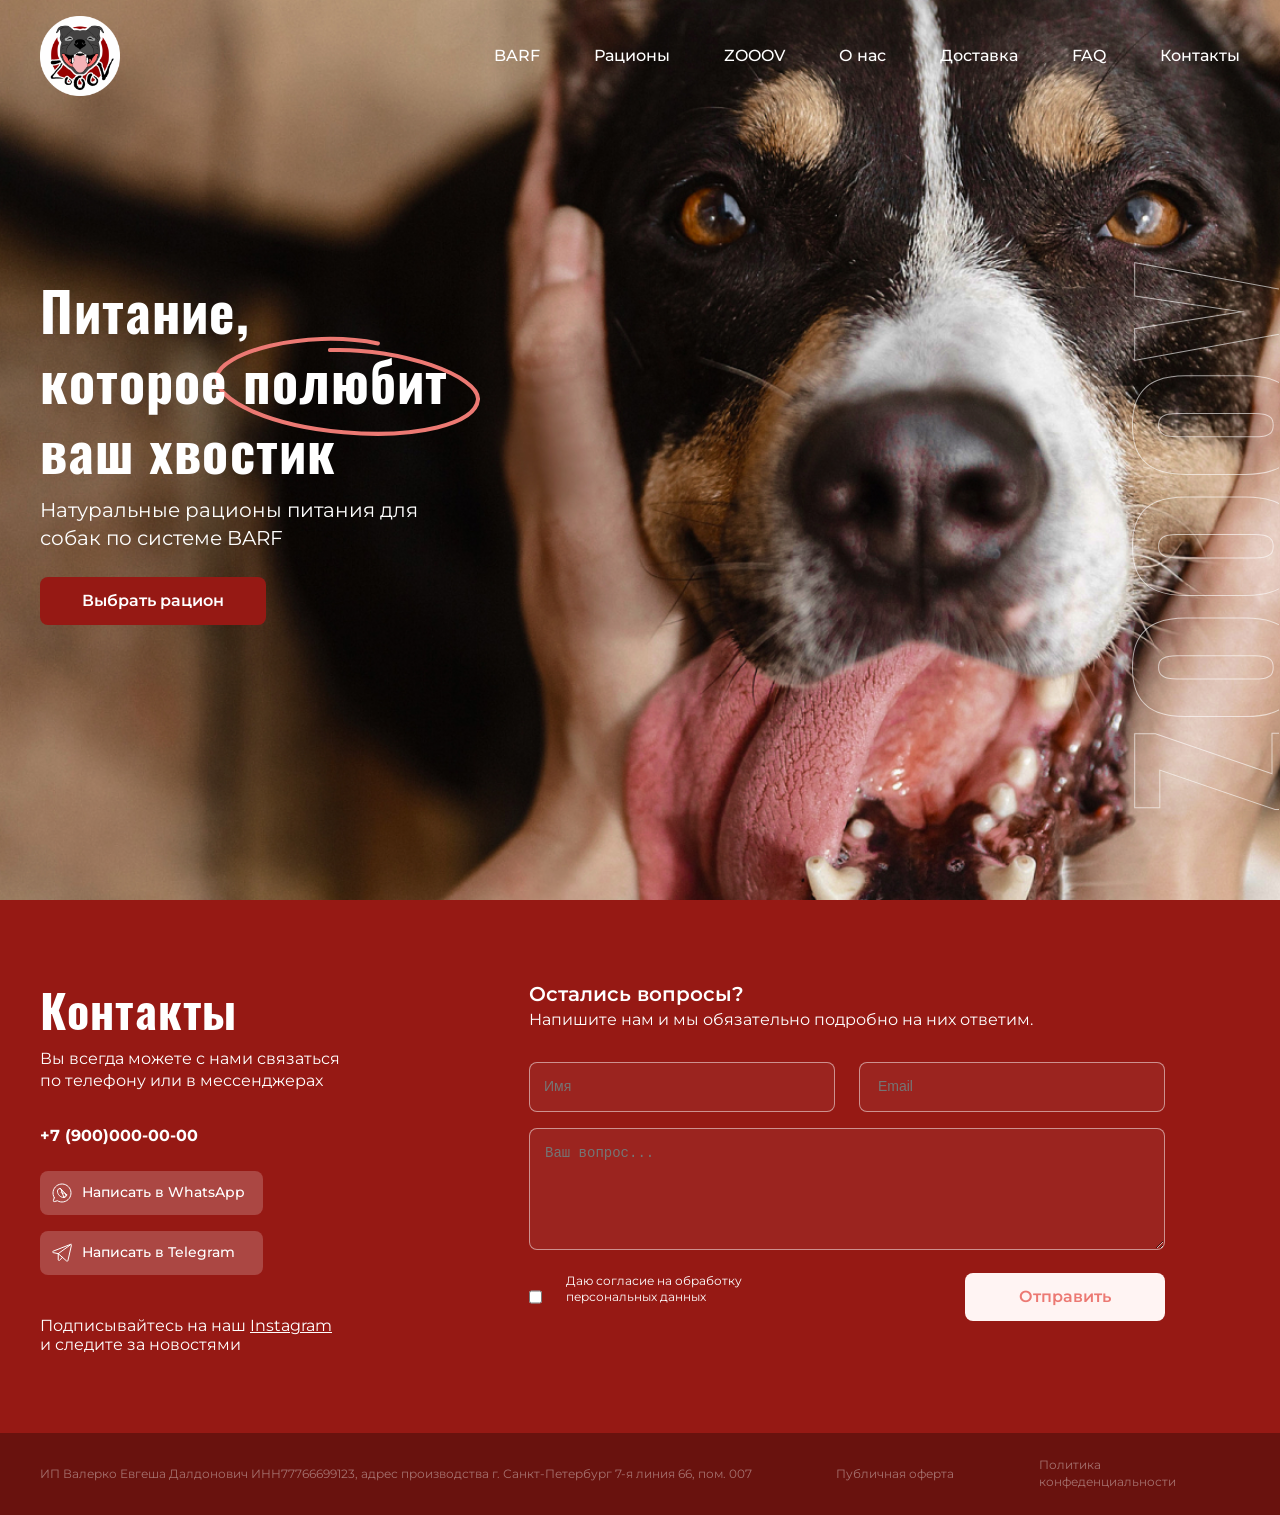
==== index.html @ b99d77a1 "created footer" ====
<!DOCTYPE html>
<html lang="ru">
<head>
  <meta charset="UTF-8">
  <meta http-equiv="X-UA-Compatible" content="IE=edge">
  <meta name="viewport" content="width=device-width, initial-scale=1.0">
  <title>Title</title>
  <link rel="preconnect" href="https://fonts.googleapis.com">
  <link rel="preconnect" href="https://fonts.gstatic.com" crossorigin>
  <link href="https://fonts.googleapis.com/css2?family=Montserrat:wght@400;500;600;800&display=swap" rel="stylesheet">
  <link rel="stylesheet" href="css/style.css">
</head>
<body>
  <div class="wrapper">
    <header class="header">
      <div class="header__container">
        <a href="#" class="logo header__logo"><img src="img/main_logo.svg" alt="logo" class=""></a>
        <div class="header__menu menu">
          <nav class="menu__body">
            <ul class="menu__list">
              <li class="menu__item"><a href="" class="menu__link">BARF</a></li>
              <li class="menu__item"><a href="" class="menu__link">Рационы</a></li>
              <li class="menu__item"><a href="" class="menu__link">ZOOOV</a></li>
              <li class="menu__item"><a href="" class="menu__link">О нас</a></li>
              <li class="menu__item"><a href="" class="menu__link">Доставка</a></li>
              <li class="menu__item"><a href="" class="menu__link">FAQ</a></li>
              <li class="menu__item"><a href="" class="menu__link">Контакты</a></li>
            </ul>
          </nav>
        </div>
        <button type="button" class="menu__icon icon-menu"><span></span></button>
      </div>
    </header>
    <main class="main">
      <section class="main-page">
        <div class="main-page__container">
          <div class="main-page__wrapper">
            <h2 class="main-page__title title title--main">Питание, которое полюбит ваш хвостик</h2>
            <div class="main-page__subtitle">Натуральные рационы питания для собак по системе BARF</div>
            <button class="main-page__button button button--red">Выбрать рацион</button>
          </div>
        </div>
      </section>
    </main>
    <footer class="footer">
      <div class="footer__container">
        <div class="footer__wrapper">
          <div class="footer-contacts">
            <h2 class="title title--footer footer-contacts__title">Контакты</h2>
            <div class="footer-contacts__subtitle">Вы всегда можете с нами связаться
              по телефону или в мессенджерах</div>
            <a href="tel:+79000000000" class="footer__phone">+7 (900)000-00-00</a>
            <div class="footer__button-group">
              <button class="button button--messenger footer__button"><img src="img/whatsapp_logo.svg" alt="WhatsApp"> Написать в WhatsApp</button>
              <button class="button button--messenger footer__button"><img src="img/telegra_logo.svg" alt="Telegram"> Написать в Telegram</button>
            </div>
            <div class="footer__subtitle footer__subtitle--instagram">
              Подписывайтесь на наш <a href="#" class="footer__instagram">Instagram</a> и следите за новостями
            </div>
          </div>
          <div class="footer-question">
            <div class="footer-question__title">Остались вопросы?</div>
            <div class="footer__subtitle footer-question__subtitle">Напишите нам и мы обязательно подробно на них ответим.</div>
            <form action="" class="footer-question__form form">
              <input type="text" class="form__input" placeholder="Имя">
              <input type="text" class="form__input" placeholder=" Email">
              <textarea name="" id="" class="form__textarea" placeholder="Ваш вопрос..."></textarea>
              <input type="checkbox" class="form__checkbox">
              <p>Даю согласие на обработку
                персональных данных</p>
              <button class="button button--send form__button">Отправить</button>
            </form>
            
            
          </div>
        </div>

      </div>
      <div class="footer__privacy policy">
        <div class="policy__container">
          <div class="policy__information">ИП Валерко Евгеша Далдонович ИНН77766699123, адрес производства г. Санкт-Петербург 7-я линия 66, пом. 007</div>
          <a href="#" class="policy__public-offer">Публичная оферта</a>
          <a href="#" class="policy__privacy-policy">Политика конфеденциальности</a>
        </div>

      </div>
    </footer>

  </div>

  <script src="js/script.js"></script>
</body>
</html>
---- css/style.css ----
/* @import "base/mixins"; */
@import url("https://fonts.googleapis.com/css2?family=Roboto:wght@400;500;700&display=swap");
@font-face {
  font-family: 'Oswald';
  src: url("../fonts/Oswald-Bold.woff2") format("woff2"), url("../fonts/Oswald-Bold.woff") format("woff");
  font-weight: bold;
  font-style: normal;
  font-display: swap;
}

* {
  padding: 0px;
  margin: 0px;
  border: 0px;
}

*,
*:before,
*:after {
  -webkit-box-sizing: border-box;
          box-sizing: border-box;
}

body {
  -ms-text-size-adjust: 100%;
  -moz-text-size-adjust: 100%;
  -webkit-text-size-adjust: 100%;
  -webkit-font-smoothing: antialiased;
  -moz-osx-font-smoothing: grayscale;
}

input,
button,
textarea {
  /* font-family: $fontFamily; */
  font-size: inherit;
}

button {
  cursor: pointer;
  color: inherit;
  background-color: inherit;
}

a {
  color: inherit;
}

a:link,
a:visited,
a:hover {
  text-decoration: none;
}

/* :focus,
:active {
  // outline: none;
} */
/* a:focus,
a:active {
  // outline: none;
} */
ul, li, ol {
  list-style: none;
}

img {
  max-width: 100%;
  max-height: 100%;
  vertical-align: top;
}

h1,
h2,
h3,
h4,
h5,
h6 {
  font-weight: inherit;
  font-size: inherit;
}

html,
body {
  height: 100%;
  min-width: 320px;
}

body {
  color: #434242;
  line-height: 1;
  font-family: "Montserrat";
  font-size: 16px;
  /* 	.loaded & {
	} */
}

.lock body {
  overflow: hidden;
  -ms-touch-action: none;
      touch-action: none;
}

.wrapper {
  min-height: 100%;
  display: -webkit-box;
  display: -ms-flexbox;
  display: flex;
  -webkit-box-orient: vertical;
  -webkit-box-direction: normal;
      -ms-flex-direction: column;
          flex-direction: column;
  overflow: hidden;
}

.wrapper > main {
  -webkit-box-flex: 1;
      -ms-flex: 1 1 auto;
          flex: 1 1 auto;
}

.wrapper > * {
  min-width: 0;
}

[class*="__container"] {
  max-width: 1200px;
  -webkit-box-sizing: content-box;
          box-sizing: content-box;
  margin: 0 auto;
  padding: 0 15px;
}

@media (max-width: 1200px) {
  [class*="__container"] {
    max-width: 970px;
  }
}

@media (max-width: 991.98px) {
  [class*="__container"] {
    max-width: 750px;
  }
}

@media (max-width: 767.98px) {
  [class*="__container"] {
    max-width: none;
  }
}

@media (max-width: 479.98px) {
  [class*="__container"] {
    max-width: none;
  }
}

.title {
  font-family: Oswald;
  font-style: normal;
  font-weight: bold;
  line-height: 130%;
  /* identical to box height, or 60px */
  letter-spacing: 0.02em;
  font-size: 46px;
  color: #000;
  /*   &--page {
  } */
}

.title--main {
  font-family: 'Oswald';
  font-size: 54px;
  color: #fff;
}

.title--footer {
  color: #fff;
}

.subtitle {
  font-family: Montserrat;
  font-style: normal;
  font-weight: 600;
  font-size: 18px;
  color: #000;
}

.subtitle--question {
  line-height: 140%;
  /* or 25px */
}

.subtitle--response {
  line-height: 130%;
  /* or 23px */
}

.button {
  font-family: Montserrat;
  font-style: normal;
  font-weight: 600;
  font-size: 16px;
  line-height: 140%;
  /* or 22px */
  /* text-align: center; */
  padding: 13px 42px;
  border-radius: 8px;
}

.button--red {
  color: #fff;
  background-color: #961914;
}

.button--red:hover {
  background-color: #75110D;
}

.button--transparent {
  color: #961914;
  border: 1px solid #961914;
  background-color: transparent;
}

.button--transparent:hover {
  background-color: #ead1d0;
}

.button--send {
  color: #EC7973;
  padding: 13px 54px;
  background-color: #fff4f3;
}

.button--send:hover {
  color: #961914;
  background-color: #EAD1D0;
}

.button--messenger {
  font-weight: 500;
  font-size: 14px;
  color: #fff;
  background-color: rgba(255, 255, 255, 0.2);
  padding: 10px;
}

.button--messenger:hover {
  background-color: rgba(255, 255, 255, 0.4);
}

.logo {
  width: 80px;
  height: 80px;
}

.main-page {
  background: center/cover no-repeat url(../img/main_bgi.jpg);
  z-index: 5;
  height: 100vh;
}

.main-page::before {
  content: "";
  background: center/auto 100% no-repeat url(../img/zooo_beefor.svg);
  width: 148px;
  height: 548px;
  position: absolute;
  bottom: 10%;
  right: 1px;
}

.main-page__container {
  display: -webkit-box;
  display: -ms-flexbox;
  display: flex;
  -webkit-box-align: center;
      -ms-flex-align: center;
          align-items: center;
  height: 100vh;
}

.main-page__wrapper {
  -webkit-box-flex: 0;
      -ms-flex: 0 1 412px;
          flex: 0 1 412px;
}

.main-page__title {
  margin-bottom: 10px;
  z-index: 3;
  position: relative;
}

.main-page__title::after {
  content: "";
  background: center/100% no-repeat url(../img/ellipse.svg);
  position: absolute;
  top: 60px;
  left: 174px;
  width: 266px;
  height: 101px;
  -webkit-transform: rotate(0deg);
          transform: rotate(0deg);
  z-index: -1;
  cursor: pointer;
}

.main-page__subtitle {
  font-size: 20px;
  line-height: 28px;
  color: #fff;
  margin-bottom: 25px;
}

@media (max-width: 1200px) {
  .main-page::before {
    width: 128px;
    height: 478px;
    bottom: 8%;
  }
}

@media (max-width: 991.98px) {
  .main-page::before {
    width: 128px;
    height: 478px;
    bottom: 4%;
  }
}

@media (max-width: 767.98px) {
  .main-page::before {
    width: 107px;
    height: 400px;
    bottom: 2%;
  }
  .main-page__title {
    font-size: 44px;
  }
  .main-page__title::after {
    top: 47px;
    left: -5px;
    width: 186px;
    height: 83px;
  }
  .main-page__subtitle {
    font-size: 18px;
  }
}

@media (max-width: 479.98px) {
  .main-page::before {
    width: 84px;
    height: 310px;
  }
}

body {
  background-color: #000;
}

.header {
  position: fixed;
  top: 0;
  left: 0;
  width: 100%;
  z-index: 50;
}

.header__container {
  display: -webkit-box;
  display: -ms-flexbox;
  display: flex;
  gap: 30px;
  min-height: 112px;
  -webkit-box-align: center;
      -ms-flex-align: center;
          align-items: center;
}

.header__body {
  background-color: transparent;
}

.header__logo {
  -webkit-box-flex: 0;
      -ms-flex: 0 0 80px;
          flex: 0 0 80px;
  z-index: 5;
  width: 80px;
  height: 80px;
}

.header__menu {
  -webkit-box-flex: 1;
      -ms-flex: 1 1 auto;
          flex: 1 1 auto;
}

.menu {
  display: -webkit-box;
  display: -ms-flexbox;
  display: flex;
  -webkit-box-pack: end;
      -ms-flex-pack: end;
          justify-content: flex-end;
}

.menu__icon {
  display: none;
}

.menu__list {
  display: -webkit-box;
  display: -ms-flexbox;
  display: flex;
  -webkit-box-align: center;
      -ms-flex-align: center;
          align-items: center;
  -ms-flex-wrap: wrap;
      flex-wrap: wrap;
}

.menu__item {
  padding: 10px 0;
  margin-right: 54px;
}

.menu__item:last-child {
  margin-right: 0;
}

.menu__link {
  font-weight: 500;
  font-size: 16px;
  line-height: 0.7;
  color: #fff;
}

.menu__link:hover {
  position: relative;
}

.menu__link:hover::after {
  content: '';
  position: absolute;
  left: 0;
  bottom: -4px;
  width: 110%;
  height: 2px;
  background-color: #961914;
  -webkit-transform: translate(-5%, 0px);
          transform: translate(-5%, 0px);
  -webkit-transition: all 0.3s ease 0s;
  transition: all 0.3s ease 0s;
}

@media (max-width: 991.98px) {
  .menu__item {
    margin-right: 34px;
  }
  .menu__item:last-child {
    margin-right: 0;
  }
}

@media (max-width: 767.98px) {
  /* .icon-menu {
		position: relative;
    display: flex;
    flex-direction: column;
    justify-content: space-between;
		flex: 0 0 27px;
		height: 16px;
		cursor: pointer;
		z-index: 5; */
  /*  span,
    &::before,
		&::after {
			content: "";
      background-color: #fff
      height: 2px;;
      */
  .icon-menu {
    display: block;
    position: relative;
    -webkit-box-flex: 0;
        -ms-flex: 0 0 27px;
            flex: 0 0 27px;
    height: 16px;
    cursor: pointer;
    z-index: 5;
  }
  .icon-menu span, .icon-menu::before, .icon-menu::after {
    content: "";
    -webkit-transition: all 0.3s ease 0s;
    transition: all 0.3s ease 0s;
    right: 0;
    position: absolute;
    width: 100%;
    height: 2px;
    background-color: #fff;
  }
  .icon-menu::before {
    top: 0;
  }
  .icon-menu::after {
    bottom: 0;
  }
  .icon-menu span {
    top: calc(50% - 1px);
  }
  .icon-menu.active {
    /* 			&::before,
			&::after {
			} */
  }
  .icon-menu.active span {
    width: 0;
  }
  .icon-menu.active::before {
    top: calc(50% - 1px);
    -webkit-transform: rotate(-45deg);
            transform: rotate(-45deg);
  }
  .icon-menu.active::after {
    bottom: calc(50% - 1px);
    -webkit-transform: rotate(45deg);
            transform: rotate(45deg);
  }
  .menu__link {
    color: #000;
    font-weight: 600;
    font-size: 24px;
  }
  .menu__body {
    position: fixed;
    top: 0;
    left: -100%;
    width: 100%;
    height: 100%;
    background-color: #e5e5e5;
    padding: 122px 30px 30px 30px;
    -webkit-transition: left 0.3s ease 0s;
    transition: left 0.3s ease 0s;
    overflow: auto;
  }
  .menu__body.active {
    left: 0;
  }
  .menu__body.active::after {
    content: "";
    background: center/auto auto no-repeat url(../img/burger-menu__right.svg);
    width: 188px;
    height: 403px;
    position: absolute;
    right: 0;
    bottom: -227px;
  }
  .menu__body.active::before {
    content: "";
    position: fixed;
    top: 0;
    left: 0;
    height: 82px;
    width: 100%;
    background-color: #e5e5e5;
  }
  .menu__item {
    margin: 0 0 40px 0;
  }
  .menu__item:last-child {
    margin-bottom: 0;
  }
  .menu__list {
    -webkit-box-orient: vertical;
    -webkit-box-direction: normal;
        -ms-flex-direction: column;
            flex-direction: column;
    -webkit-box-align: center;
        -ms-flex-align: center;
            align-items: center;
    -webkit-box-pack: start;
        -ms-flex-pack: start;
            justify-content: start;
  }
  .header__container {
    min-height: 82px;
  }
  .header__logo {
    width: 50px;
    height: 50px;
  }
}

.footer {
  background-color: #961914;
}

.footer__wrapper {
  display: -webkit-box;
  display: -ms-flexbox;
  display: flex;
  -webkit-column-gap: 187px;
          column-gap: 187px;
  padding-top: 80px;
  margin-bottom: 80px;
  color: #fff;
}

.footer-contacts {
  -webkit-box-flex: 0;
      -ms-flex: 0 0 302px;
          flex: 0 0 302px;
}

.footer-contacts__title {
  margin-bottom: 8px;
}

.footer-contacts__subtitle {
  font-size: 16px;
  line-height: 140%;
  margin-bottom: 32px;
}

.footer__phone {
  font-weight: bold;
  font-size: 16px;
  line-height: 140%;
}

.footer__button-group {
  font-weight: 500;
  font-size: 14px;
  line-height: 140%;
  max-width: 223px;
  margin: 24px 0 40px;
}

.footer__button {
  display: -webkit-box;
  display: -ms-flexbox;
  display: flex;
  -webkit-box-align: center;
      -ms-flex-align: center;
          align-items: center;
  width: 100%;
  font-weight: 500;
  font-size: 14px;
  line-height: 140%;
}

.footer__button:not(:last-child) {
  margin-bottom: 16px;
}

.footer__button img {
  margin-right: 8px;
}

.footer a.footer__instagram {
  text-decoration: underline;
  line-height: 140%;
}

.footer__privacy {
  background-color: #69120E;
}

.footer-question__title {
  font-weight: 600;
  font-size: 20px;
  line-height: 140%;
  margin-bottom: 4px;
}

.footer-question__subtitle {
  margin-bottom: 34px;
}

.form {
  max-width: 636px;
  max-height: 256px;
  display: -webkit-box;
  display: -ms-flexbox;
  display: flex;
  -ms-flex-wrap: wrap;
      flex-wrap: wrap;
  -webkit-column-gap: 24px;
          column-gap: 24px;
}

.form__textarea, .form__input {
  background: rgba(255, 255, 255, 0.05);
  border: 1px solid rgba(255, 255, 255, 0.5);
  border-radius: 8px;
  font-size: 14px;
  line-height: 140%;
  color: rgba(255, 255, 255, 0.6);
}

.form__input {
  -webkit-box-flex: 1;
      -ms-flex: 1 1 48%;
          flex: 1 1 48%;
  padding: 14px 80px 14px 14px;
  margin-bottom: 16px;
}

.form p {
  font-size: 12px;
  line-height: 140%;
  -webkit-box-flex: 0;
      -ms-flex: 0 1 180px;
          flex: 0 1 180px;
}

.form__textarea {
  width: 100%;
  height: 122px;
  padding: 15px;
  margin-bottom: 23px;
}

.form__checkbox {
  display: inline-block;
}

.form__button {
  margin-left: auto;
}

.policy__container {
  display: -webkit-box;
  display: -ms-flexbox;
  display: flex;
  -webkit-box-align: center;
      -ms-flex-align: center;
          align-items: center;
  -webkit-box-pack: justify;
      -ms-flex-pack: justify;
          justify-content: space-between;
  -webkit-column-gap: 55px;
          column-gap: 55px;
  padding-top: 24px;
  padding-bottom: 24px;
  min-height: 28px;
  font-weight: normal;
  font-size: 12px;
  line-height: 140%;
  color: #fff;
  opacity: 0.4;
}

.policy__container a:hover {
  opacity: 0.6;
}

.policy__information {
  -webkit-box-flex: 0;
      -ms-flex: 0 1 auto;
          flex: 0 1 auto;
}

.policy__public-offer {
  -webkit-box-flex: 0;
      -ms-flex: 0 0 119px;
          flex: 0 0 119px;
}

.policy__privacy-policy {
  -webkit-box-flex: 0;
      -ms-flex: 0 0 201px;
          flex: 0 0 201px;
}

@media (max-width: 1200px) {
  .form {
    display: block;
  }
  .form__input {
    width: 100%;
  }
  .form p {
    display: inline;
  }
  .form__button {
    margin-top: 32px;
    width: 100%;
  }
}

@media (max-width: 991.98px) {
  .footer__wrapper {
    -webkit-column-gap: 100px;
            column-gap: 100px;
  }
}

@media (max-width: 767.98px) {
  .policy__container {
    -webkit-box-pack: start;
        -ms-flex-pack: start;
            justify-content: start;
    -ms-flex-wrap: wrap;
        flex-wrap: wrap;
  }
  .policy__information {
    width: 100%;
    padding-bottom: 24px;
  }
  .policy__public-offer {
    width: 50%;
  }
  .policy__privacy-policy {
    width: 50%;
  }
  .footer__wrapper {
    -ms-flex-wrap: wrap;
        flex-wrap: wrap;
    -webkit-column-gap: 150px;
            column-gap: 150px;
  }
  .footer__subtitle--instagram {
    margin-bottom: 56px;
  }
}
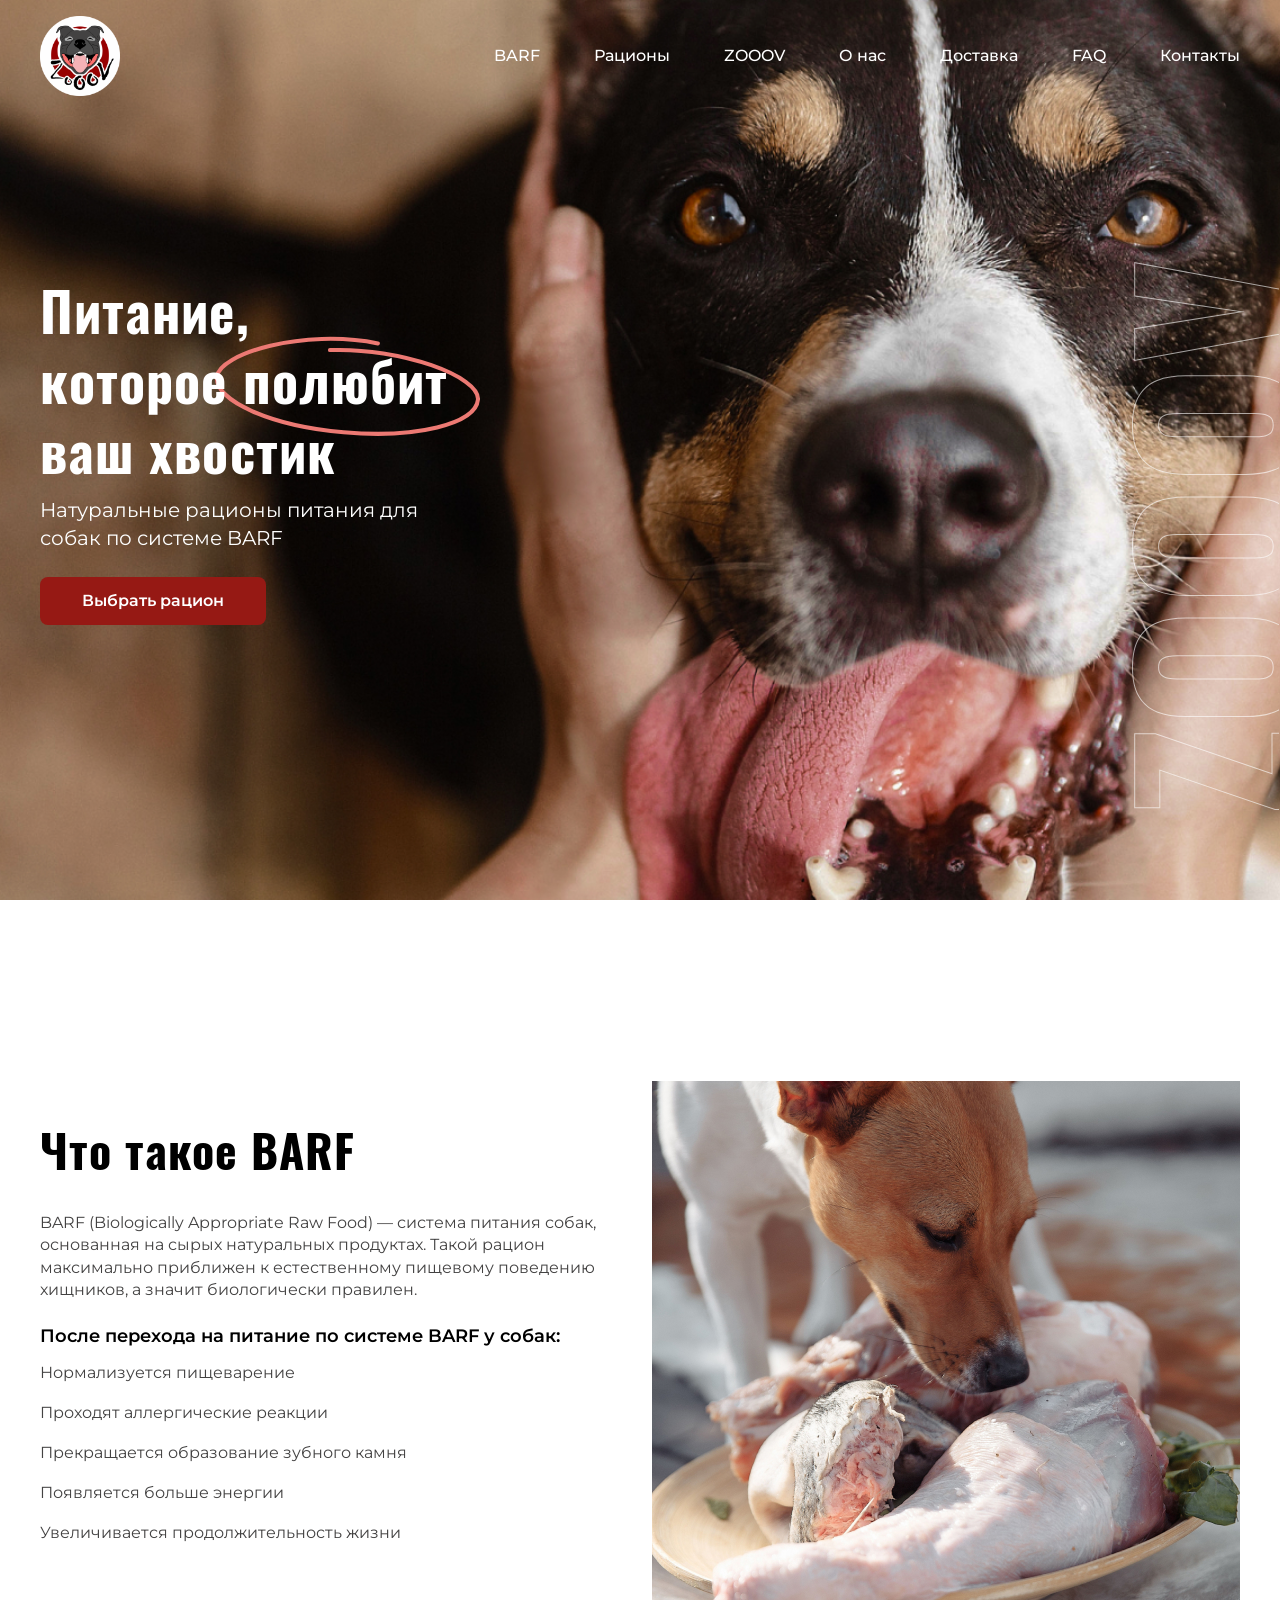
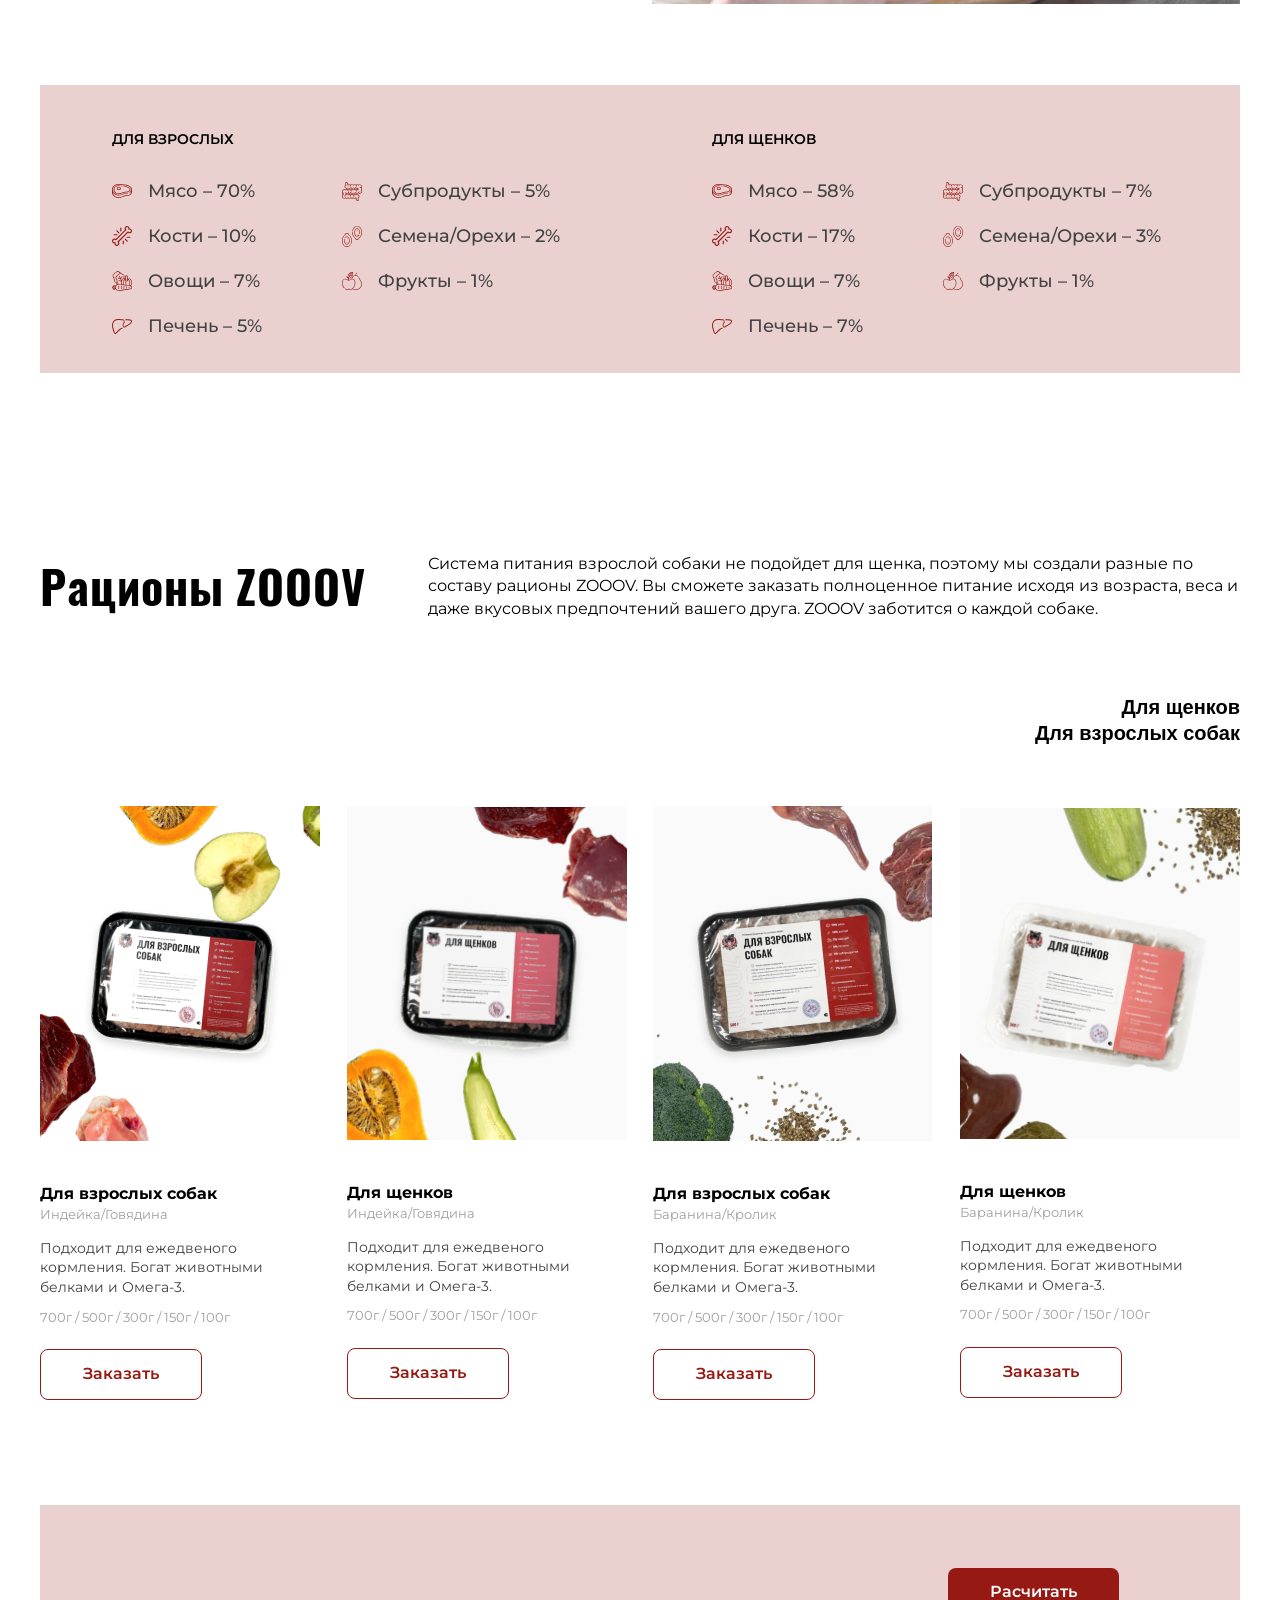
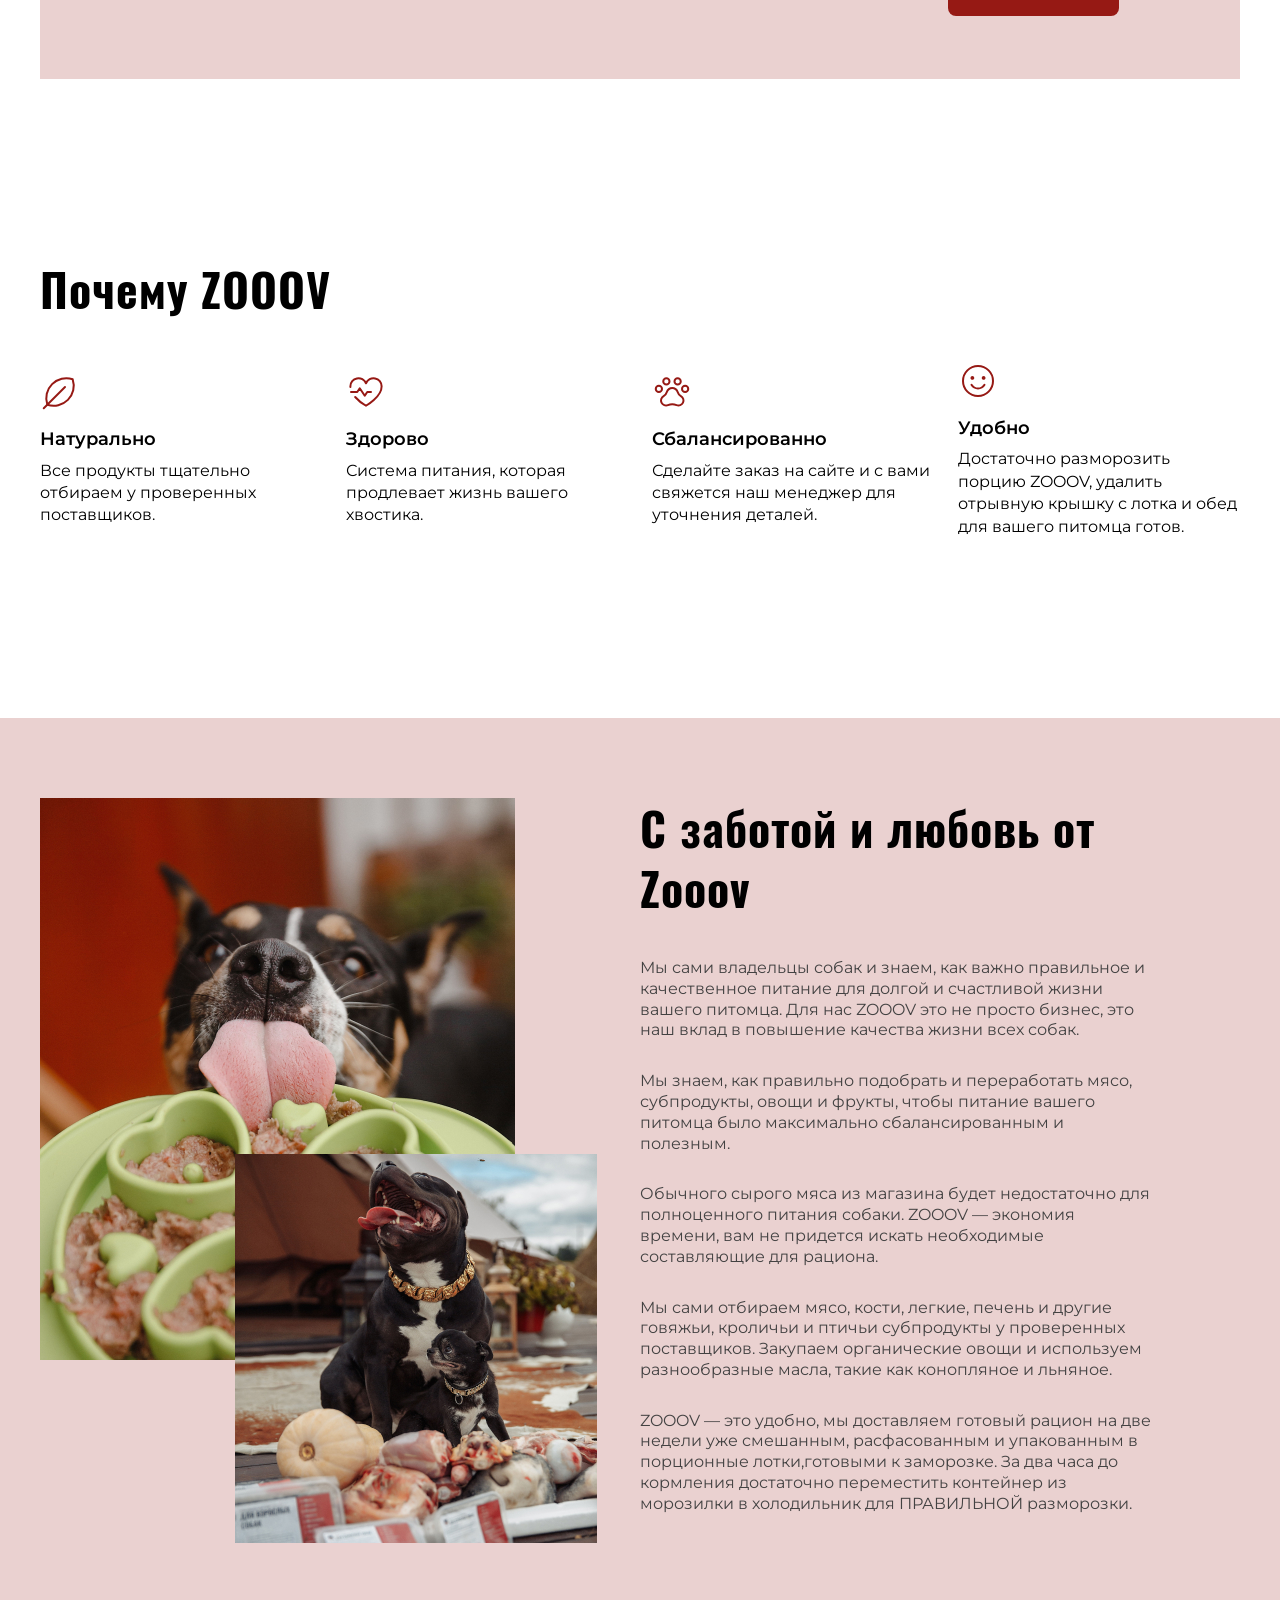
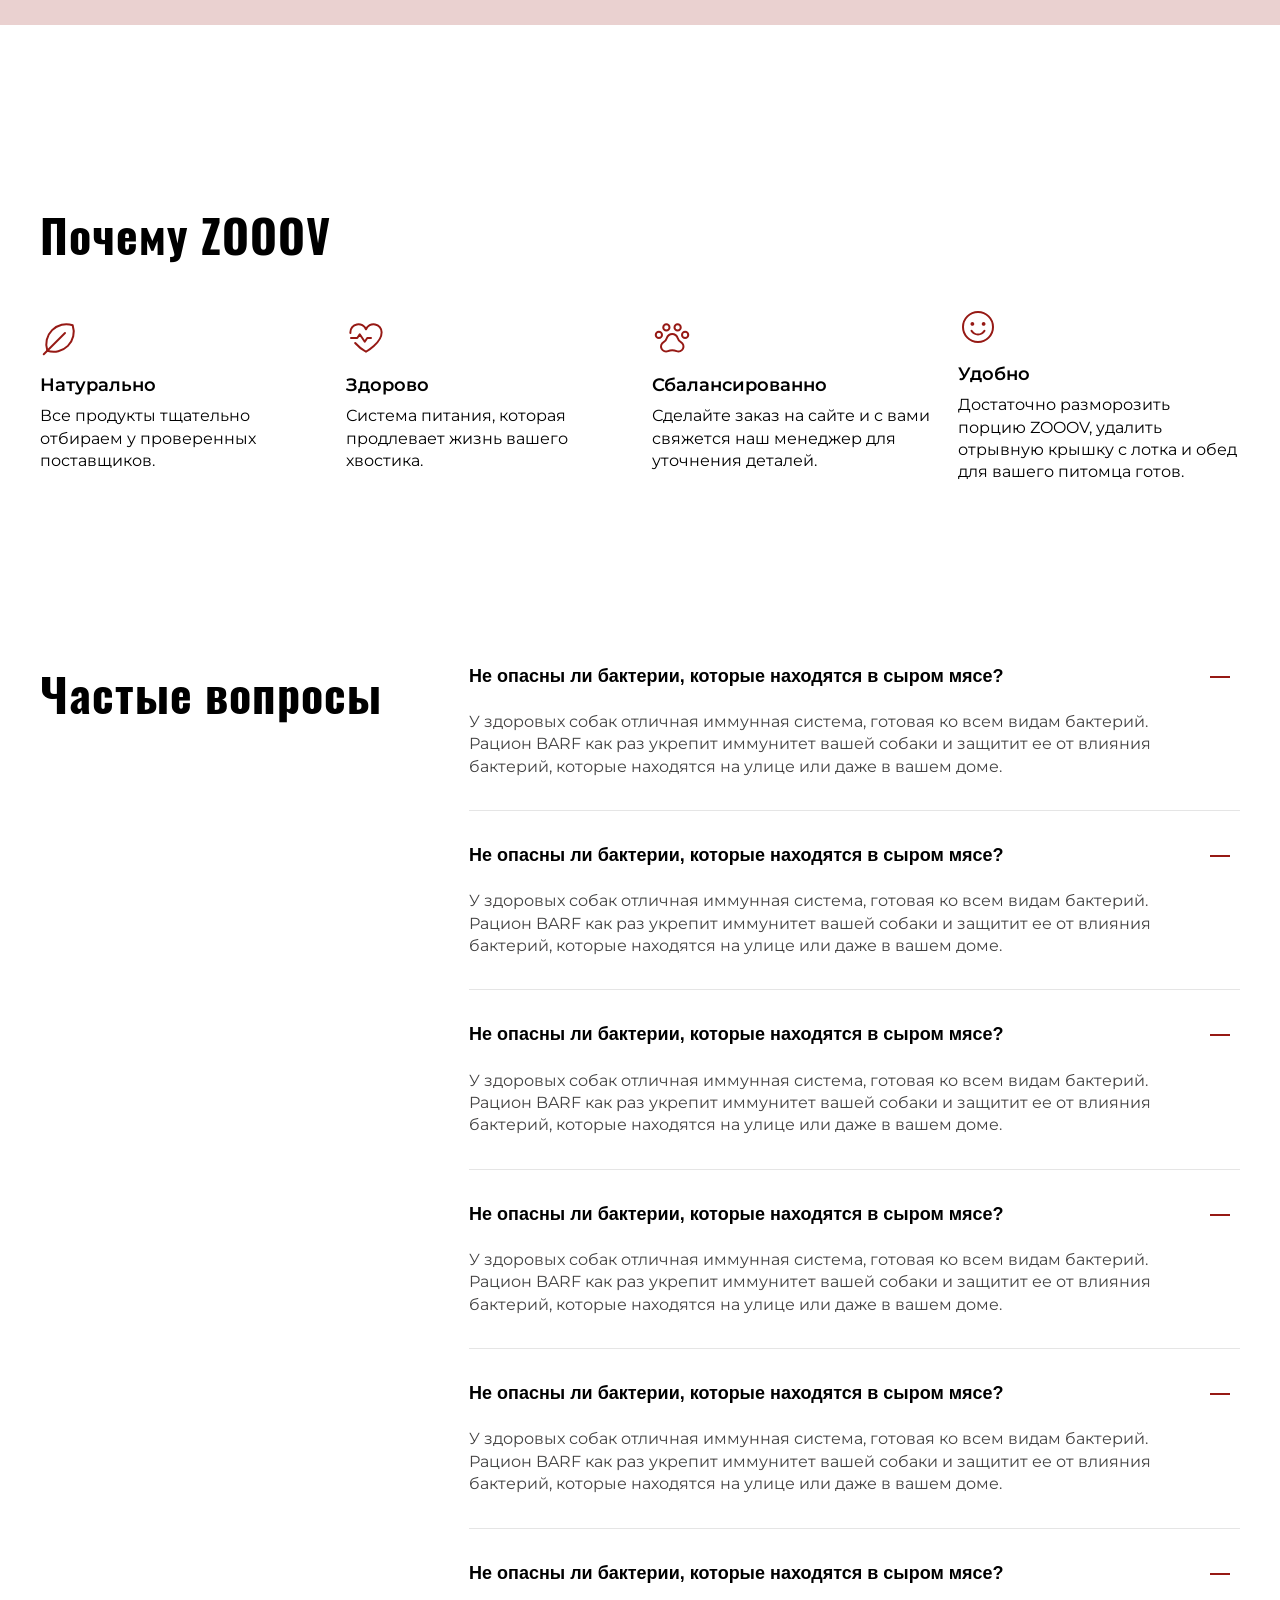
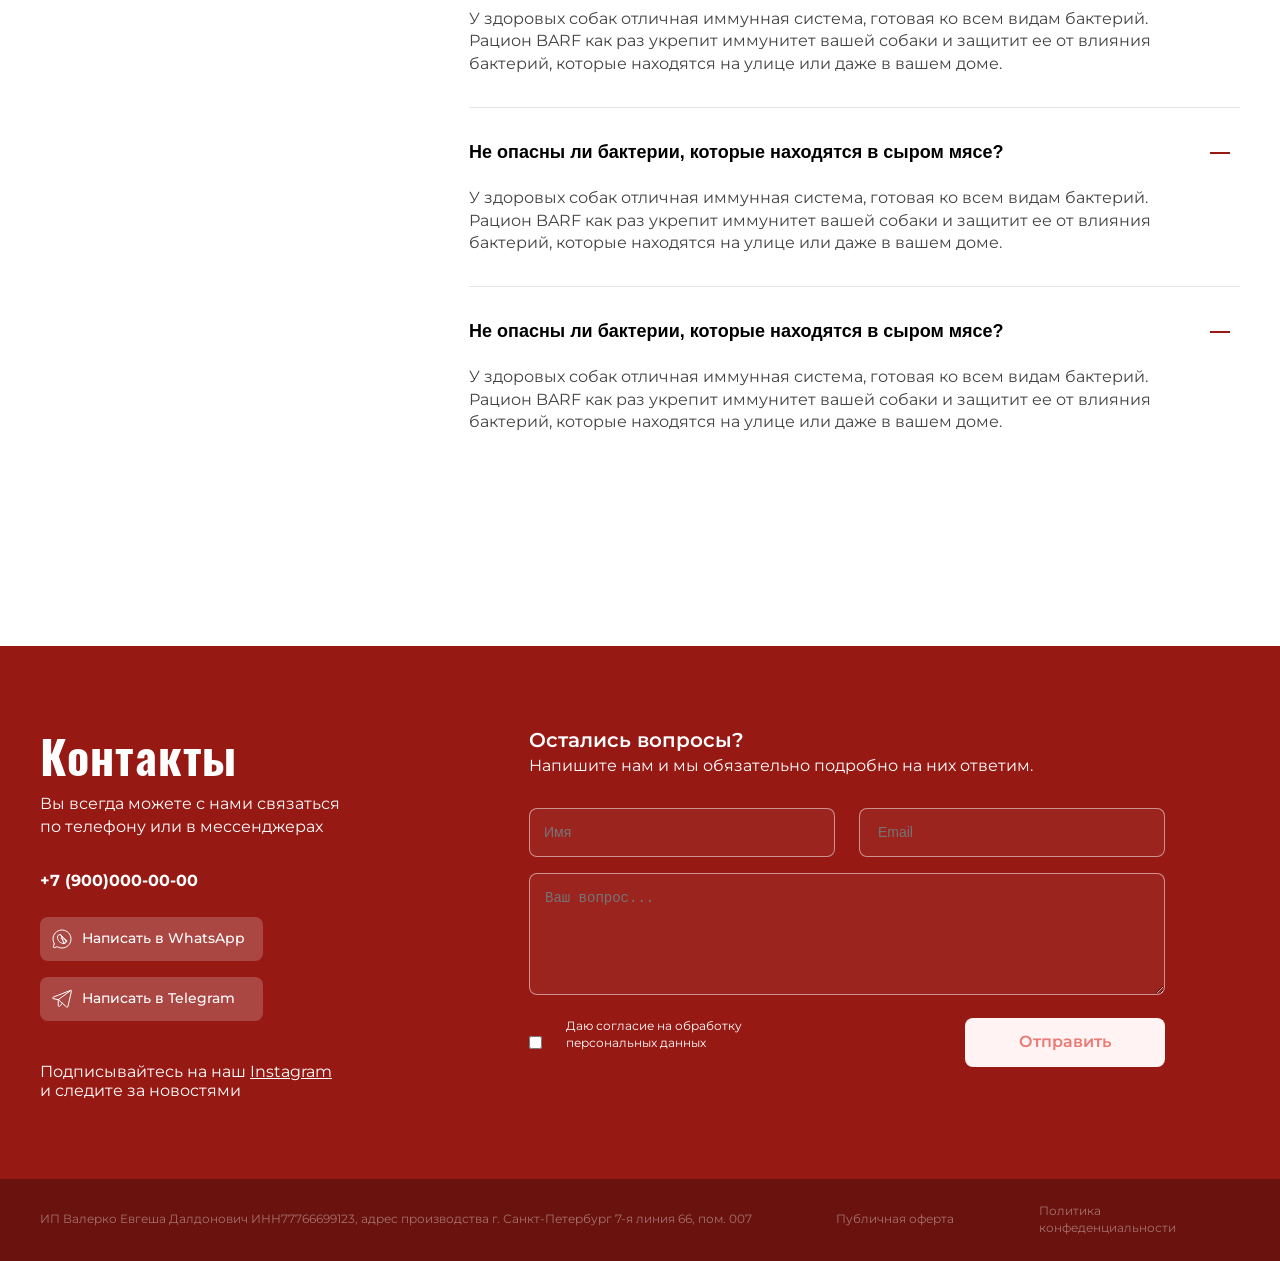
==== commit 3ac8534f: "added block ration, why, concern, spoiler (without interactive)" ====
--- a/index.html
+++ b/index.html
@@ -41,6 +41,245 @@
           </div>
         </div>
       </section>
+      <section class="barf">
+        <div class="barf__container">
+          <div class="barf__wrapper wrapper-barf">
+            <div class="wrapper-barf__left left-wrapper">
+              <h2 class="title left-wrapper__title">Что такое BARF</h2>
+              <div class="left-wrapper__description">BARF (Biologically Appropriate Raw Food) — система питания собак, основанная на сырых натуральных продуктах. Такой рацион максимально приближен к естественному пищевому поведению хищников, а значит биологически правилен. </div>
+              <h3 class="left-wrapper__subtitle">После перехода на питание по системе BARF у собак:</h3>
+              <ul class="left-wrapper__list">
+                <li class="left-wrapper__item">Нормализуется пищеварение</li>
+                <li class="left-wrapper__item">Проходят аллергические реакции</li>
+                <li class="left-wrapper__item">Прекращается образование зубного камня</li>
+                <li class="left-wrapper__item">Появляется больше энергии</li>
+                <li class="left-wrapper__item">Увеличивается продолжительность жизни</li>
+              </ul>
+            </div>
+            <div class="wrapper-barf__right right-wrapper">
+              <img src="img/barf__img.jpg" alt="barf" class="ridht-wrapper__image">
+            </div>
+          </div>
+          <div class="barf-list">
+            <div class="barf-list__left ">
+              <div class="barf-list__title">Для взрослых</div>
+              <ul class="barf-list__list">
+                <li class="barf-list__item"><img src="img/icon-barf/meat.svg" alt="Мясо" class="barf-list__item-icon">Мясо – 70%</li>
+                <li class="barf-list__item"><img src="img/icon-barf/bones.svg" alt="Мясо" class="barf-list__item-icon">Кости – 10%</li>
+                <li class="barf-list__item"><img src="img/icon-barf/veg.svg" alt="Мясо" class="barf-list__item-icon">Овощи – 7%</li>
+                <li class="barf-list__item"><img src="img/icon-barf/liver.svg" alt="Мясо" class="barf-list__item-icon">Печень – 5%</li>
+                <li class="barf-list__item"><img src="img/icon-barf/variety.svg" alt="Мясо" class="barf-list__item-icon">Субпродукты – 5%</li>
+                <li class="barf-list__item"><img src="img/icon-barf/nuts.svg" alt="Мясо" class="barf-list__item-icon">Семена/Орехи – 2%</li>
+                <li class="barf-list__item"><img src="img/icon-barf/fruit.svg" alt="Мясо" class="barf-list__item-icon">Фрукты – 1%</li>
+              </ul>
+            </div>
+            <div class="barf-list__right">
+              <div class="barf-list__title">Для щенков</div>
+              <ul class="barf-list__list">
+                <li class="barf-list__item"><img src="img/icon-barf/meat.svg" alt="Мясо" class="barf-list__item-icon">Мясо – 58%</li>
+                <li class="barf-list__item"><img src="img/icon-barf/bones.svg" alt="Мясо" class="barf-list__item-icon">Кости – 17%</li>
+                <li class="barf-list__item"><img src="img/icon-barf/veg.svg" alt="Мясо" class="barf-list__item-icon">Овощи – 7%</li>
+                <li class="barf-list__item"><img src="img/icon-barf/liver.svg" alt="Мясо" class="barf-list__item-icon">Печень – 7%</li>
+                <li class="barf-list__item"><img src="img/icon-barf/variety.svg" alt="Мясо" class="barf-list__item-icon">Субпродукты – 7%</li>
+                <li class="barf-list__item"><img src="img/icon-barf/nuts.svg" alt="Мясо" class="barf-list__item-icon">Семена/Орехи – 3%</li>
+                <li class="barf-list__item"><img src="img/icon-barf/fruit.svg" alt="Мясо" class="barf-list__item-icon">Фрукты – 1%</li>
+              </ul>
+            </div>
+          </div>
+        </div>
+      </section>
+      <section class="ration">
+        <div class="ration__container">
+          <div class="ration__title-group title-group">
+            <h2 class="title-group__title title">Рационы ZOOOV</h2>
+            <div class="title-group__description">Система питания взрослой собаки не подойдет для щенка, поэтому мы создали разные
+              по составу рационы ZOOOV. Вы сможете заказать полноценное питание исходя из возраста, веса и даже вкусовых предпочтений вашего друга. ZOOOV  заботится о каждой собаке.</div>
+          </div>
+          <div class="ration__tabs-title title-tabs">
+            <button class="title-tabs__title">Для щенков</button>
+            <button class="title-tabs__title">Для взрослых собак</button>
+          </div>
+          <div class="ration__cards cards-ration">
+            <div class="cards-ration__card card-ration">
+              <div class="card-ration__image">
+                <img src="img/card-image/1.jpg" alt="">
+              </div>
+              <div class="card-ration__title">Для взрослых собак </div>
+              <div class="card-ration__subtitle">Индейка/Говядина</div>
+              <div class="card-ration__description">Подходит для ежедвеного кормления. Богат животными белками и Омега-3.</div>
+              <div class="card-ration__subdescription">700г / 500г / 300г / 150г / 100г</div>
+              <button class="card-ration__button button button--transparent">Заказать</button>
+            </div>
+
+            <div class="cards-ration__card card-ration">
+              <div class="card-ration__image">
+                <img src="img/card-image/2.jpg" alt="">
+              </div>
+              <div class="card-ration__title">Для щенков</div>
+              <div class="card-ration__subtitle">Индейка/Говядина</div>
+              <div class="card-ration__description">Подходит для ежедвеного кормления. Богат животными белками и Омега-3.</div>
+              <div class="card-ration__subdescription">700г / 500г / 300г / 150г / 100г</div>
+              <button class="card-ration__button button button--transparent">Заказать</button>
+            </div>
+
+            <div class="cards-ration__card card-ration">
+              <div class="card-ration__image">
+                <img src="img/card-image/3.jpg" alt="">
+              </div>
+              <div class="card-ration__title">Для взрослых собак</div>
+              <div class="card-ration__subtitle">Баранина/Кролик</div>
+              <div class="card-ration__description">Подходит для ежедвеного кормления. Богат животными белками и Омега-3.</div>
+              <div class="card-ration__subdescription">700г / 500г / 300г / 150г / 100г</div>
+              <button class="card-ration__button button button--transparent">Заказать</button>
+            </div>
+
+            <div class="cards-ration__card card-ration">
+              <div class="card-ration__image">
+                <img src="img/card-image/4.jpg" alt="">
+              </div>
+              <div class="card-ration__title">Для щенков</div>
+              <div class="card-ration__subtitle">Баранина/Кролик</div>
+              <div class="card-ration__description">Подходит для ежедвеного кормления. Богат животными белками и Омега-3.</div>
+              <div class="card-ration__subdescription">700г / 500г / 300г / 150г / 100г</div>
+              <button class="card-ration__button button button--transparent">Заказать</button>
+            </div>
+          </div>
+          <div class="ration__calculate">
+            <button class="button button--red">Расчитать</button>
+          </div>
+        </div>
+      </section>
+      <section class="why">
+        <div class="why__container">
+          <h2 class="title why__title">Почему ZOOOV</h2>
+          <div class="why__responses responses-cards">
+            <div class="response-card">
+              <img src="img/response/natural.svg" alt="" class="response-card__image"></img>
+              <div class="response-card__title">Натурально</div>
+              <div class="response-card__descriptions">Все продукты тщательно отбираем у проверенных поставщиков.</div>
+            </div>
+            <div class="response-card">
+              <img src="img/response/heart.svg" alt="" class="response-card__image"></img>
+              <div class="response-card__title">Здорово</div>
+              <div class="response-card__descriptions">Система питания, которая продлевает жизнь
+                вашего хвостика.
+                </div>
+            </div>
+            <div class="response-card">
+              <img src="img/response/balans.svg" alt="" class="response-card__image"></img>
+              <div class="response-card__title">Сбалансированно</div>
+              <div class="response-card__descriptions">Сделайте заказ на сайте
+                и с вами свяжется  наш менеджер для уточнения деталей.</div>
+            </div>
+            <div class="response-card">
+              <img src="img/response/smiley.svg" alt="" class="response-card__image"></img>
+              <div class="response-card__title">Удобно</div>
+              <div class="response-card__descriptions">Достаточно разморозить порцию ZOOOV,  удалить отрывную крышку с лотка и обед для вашего питомца готов.</div>
+            </div>
+          </div>
+          
+        </div>
+        
+      </section>
+      <section class="concern">
+        <div class="concern__container">
+          <div class="concern-block">
+            <div class="concern-block__left">
+              <div class="concern-block__image"><img src="img/concern-big.jpg" alt=""></div>
+              <div class="concern-block__image--small"><img src="img/concern-small.jpg" alt=""></div>
+            </div>
+            <div class="concern-block__right">
+              <h2 class="title concern-block__title">С заботой и любовь от Zooov</h2>
+              <div class="concern-block__description">
+                <p class="">Мы сами владельцы собак и знаем, как важно правильное и качественное питание для долгой и счастливой жизни вашего питомца. Для нас ZOOOV это не просто бизнес, это наш вклад в повышение качества жизни всех собак.</p>
+                <p class="">Мы знаем, как правильно подобрать и переработать мясо, субпродукты, овощи и фрукты, чтобы питание вашего питомца было максимально сбалансированным и полезным. </p>
+                <p class="">Обычного сырого мяса из магазина будет недостаточно для полноценного питания собаки. ZOOOV — экономия времени, вам не придется искать необходимые составляющие для рациона.</p>
+                <p class="">
+                  Мы сами отбираем мясо, кости, легкие, печень и другие говяжьи, кроличьи и птичьи субпродукты у проверенных поставщиков. Закупаем органические овощи и используем разнообразные масла, такие как конопляное и льняное.
+                </p>
+                <p>ZOOOV — это удобно, мы доставляем готовый рацион на две недели уже смешанным, расфасованным и упакованным в порционные лотки,готовыми к заморозке. За два часа до кормления достаточно переместить контейнер из морозилки в холодильник для ПРАВИЛЬНОЙ разморозки.</p>
+              </div>
+
+            </div>
+            
+          </div>
+          
+        </div>
+        
+      </section>
+      <section class="get">
+        <div class="get__container">
+          <h2 class="title get__title">Почему ZOOOV</h2>
+          <div class="get__responses responses-cards">
+            <div class="response-card">
+              <img src="img/response/natural.svg" alt="" class="response-card__image"></img>
+              <div class="response-card__title">Натурально</div>
+              <div class="response-card__descriptions">Все продукты тщательно отбираем у проверенных поставщиков.</div>
+            </div>
+            <div class="response-card">
+              <img src="img/response/heart.svg" alt="" class="response-card__image"></img>
+              <div class="response-card__title">Здорово</div>
+              <div class="response-card__descriptions">Система питания, которая продлевает жизнь
+                вашего хвостика.
+                </div>
+            </div>
+            <div class="response-card">
+              <img src="img/response/balans.svg" alt="" class="response-card__image"></img>
+              <div class="response-card__title">Сбалансированно</div>
+              <div class="response-card__descriptions">Сделайте заказ на сайте
+                и с вами свяжется  наш менеджер для уточнения деталей.</div>
+            </div>
+            <div class="response-card">
+              <img src="img/response/smiley.svg" alt="" class="response-card__image"></img>
+              <div class="response-card__title">Удобно</div>
+              <div class="response-card__descriptions">Достаточно разморозить порцию ZOOOV,  удалить отрывную крышку с лотка и обед для вашего питомца готов.</div>
+            </div>
+          </div>
+        </div>
+      </section>
+      <section class="spoiler">
+        <div class="spoiler__container">
+          <div class="spoiler-block">
+            <div class="spoiler-block__left">
+              <h2 class="title spoiler-block__title">Частые вопросы</h2>
+            </div>
+            <div class="spoiler-block__right">
+              <div class="spoiler-block__item">
+                <button class="spoiler-block__button">Не опасны ли бактерии, которые находятся в сыром мясе?</button>
+                <div class="spoiler-block__text">У здоровых собак отличная иммунная система, готовая ко всем видам бактерий. Рацион BARF как раз укрепит иммунитет вашей собаки и защитит ее от влияния бактерий, которые находятся на улице или даже в вашем доме.</div>
+              </div>
+              <div class="spoiler-block__item">
+                <button class="spoiler-block__button">Не опасны ли бактерии, которые находятся в сыром мясе?</button>
+                <div class="spoiler-block__text">У здоровых собак отличная иммунная система, готовая ко всем видам бактерий. Рацион BARF как раз укрепит иммунитет вашей собаки и защитит ее от влияния бактерий, которые находятся на улице или даже в вашем доме.</div>
+              </div>
+              <div class="spoiler-block__item">
+                <button class="spoiler-block__button">Не опасны ли бактерии, которые находятся в сыром мясе?</button>
+                <div class="spoiler-block__text">У здоровых собак отличная иммунная система, готовая ко всем видам бактерий. Рацион BARF как раз укрепит иммунитет вашей собаки и защитит ее от влияния бактерий, которые находятся на улице или даже в вашем доме.</div>
+              </div>
+              <div class="spoiler-block__item">
+                <button class="spoiler-block__button">Не опасны ли бактерии, которые находятся в сыром мясе?</button>
+                <div class="spoiler-block__text">У здоровых собак отличная иммунная система, готовая ко всем видам бактерий. Рацион BARF как раз укрепит иммунитет вашей собаки и защитит ее от влияния бактерий, которые находятся на улице или даже в вашем доме.</div>
+              </div>
+              <div class="spoiler-block__item">
+                <button class="spoiler-block__button">Не опасны ли бактерии, которые находятся в сыром мясе?</button>
+                <div class="spoiler-block__text">У здоровых собак отличная иммунная система, готовая ко всем видам бактерий. Рацион BARF как раз укрепит иммунитет вашей собаки и защитит ее от влияния бактерий, которые находятся на улице или даже в вашем доме.</div>
+              </div>
+              <div class="spoiler-block__item">
+                <button class="spoiler-block__button">Не опасны ли бактерии, которые находятся в сыром мясе?</button>
+                <div class="spoiler-block__text">У здоровых собак отличная иммунная система, готовая ко всем видам бактерий. Рацион BARF как раз укрепит иммунитет вашей собаки и защитит ее от влияния бактерий, которые находятся на улице или даже в вашем доме.</div>
+              </div>
+              <div class="spoiler-block__item">
+                <button class="spoiler-block__button">Не опасны ли бактерии, которые находятся в сыром мясе?</button>
+                <div class="spoiler-block__text">У здоровых собак отличная иммунная система, готовая ко всем видам бактерий. Рацион BARF как раз укрепит иммунитет вашей собаки и защитит ее от влияния бактерий, которые находятся на улице или даже в вашем доме.</div>
+              </div>
+              <div class="spoiler-block__item">
+                <button class="spoiler-block__button">Не опасны ли бактерии, которые находятся в сыром мясе?</button>
+                <div class="spoiler-block__text">У здоровых собак отличная иммунная система, готовая ко всем видам бактерий. Рацион BARF как раз укрепит иммунитет вашей собаки и защитит ее от влияния бактерий, которые находятся на улице или даже в вашем доме.</div>
+              </div>
+            </div>
+          </div>
+        </div>
+      </section>
     </main>
     <footer class="footer">
       <div class="footer__container">
--- a/css/style.css
+++ b/css/style.css
@@ -91,6 +91,7 @@
   line-height: 1;
   font-family: "Montserrat";
   font-size: 16px;
+  background-color: #fff;
   /* 	.loaded & {
 	} */
 }
@@ -225,6 +226,7 @@
 
 .button--transparent:hover {
   background-color: #ead1d0;
+  border: 1px solid #ead1d0;
 }
 
 .button--send {
@@ -355,10 +357,6 @@
     width: 84px;
     height: 310px;
   }
-}
-
-body {
-  background-color: #000;
 }
 
 .header {
@@ -828,3 +826,517 @@
     margin-bottom: 56px;
   }
 }
+
+.barf {
+  padding-top: 180px;
+}
+
+.wrapper-barf {
+  display: -webkit-box;
+  display: -ms-flexbox;
+  display: flex;
+  -webkit-box-align: center;
+      -ms-flex-align: center;
+          align-items: center;
+  -ms-flex-wrap: wrap;
+      flex-wrap: wrap;
+  -webkit-column-gap: 24px;
+          column-gap: 24px;
+}
+
+.wrapper-barf__left {
+  padding: 40px 0;
+  -webkit-box-flex: 0;
+      -ms-flex: 0 1 588px;
+          flex: 0 1 588px;
+}
+
+.wrapper-barf__right {
+  -webkit-box-flex: 0;
+      -ms-flex: 0 1 588px;
+          flex: 0 1 588px;
+}
+
+.left-wrapper__title {
+  margin-bottom: 32px;
+}
+
+.left-wrapper__description {
+  font-size: 16px;
+  line-height: 140%;
+  margin-bottom: 24px;
+}
+
+.left-wrapper__subtitle {
+  font-weight: 600;
+  font-size: 18px;
+  line-height: 130%;
+  color: #000;
+  margin-bottom: 16px;
+}
+
+.left-wrapper__item {
+  margin-bottom: 24px;
+}
+
+.barf-list {
+  max-height: 288px;
+  margin-top: 80px;
+  background-color: #ead1d0;
+  padding: 40px 0;
+  display: -webkit-box;
+  display: -ms-flexbox;
+  display: flex;
+  -webkit-box-pack: justify;
+      -ms-flex-pack: justify;
+          justify-content: space-between;
+}
+
+.barf-list__left {
+  margin-left: 72px;
+  -webkit-box-flex: 1;
+      -ms-flex: 1 1 auto;
+          flex: 1 1 auto;
+}
+
+.barf-list__title {
+  font-weight: 600;
+  font-size: 14px;
+  line-height: 200%;
+  text-transform: uppercase;
+  color: #000;
+  margin-bottom: 16px;
+}
+
+.barf-list__list {
+  font-weight: 500;
+  font-size: 18px;
+  line-height: 250%;
+  display: -webkit-box;
+  display: -ms-flexbox;
+  display: flex;
+  -webkit-box-orient: vertical;
+  -webkit-box-direction: normal;
+      -ms-flex-direction: column;
+          flex-direction: column;
+  -ms-flex-wrap: wrap;
+      flex-wrap: wrap;
+  max-height: 100%;
+  max-width: 100%;
+}
+
+.barf-list__item {
+  display: -webkit-box;
+  display: -ms-flexbox;
+  display: flex;
+  -webkit-box-align: center;
+      -ms-flex-align: center;
+          align-items: center;
+  margin-right: 72px;
+}
+
+.barf-list__item img {
+  margin-right: 16px;
+}
+
+.barf-list__right {
+  -webkit-box-flex: 1;
+      -ms-flex: 1 1 auto;
+          flex: 1 1 auto;
+  margin-left: 72px;
+}
+
+@media (max-width: 1200px) {
+  .barf-list {
+    max-height: none;
+  }
+}
+
+@media (max-width: 767.98px) {
+  .barf {
+    padding-top: 80px;
+  }
+  .barf-list {
+    -ms-flex-wrap: wrap;
+        flex-wrap: wrap;
+  }
+  .barf-list__right {
+    display: none;
+  }
+  .barf-list__left {
+    margin-left: 49px;
+  }
+  .barf-list__item {
+    margin-right: 0;
+  }
+}
+
+@media (max-width: 479.98px) {
+  .barf-list__left {
+    margin-left: 32px;
+  }
+}
+
+.ration {
+  padding-top: 180px;
+}
+
+.ration__tabs-title {
+  margin-bottom: 60px;
+}
+
+.ration__cards {
+  margin-bottom: 80px;
+}
+
+.ration__calculate {
+  background-color: #ead1d0;
+  display: -webkit-box;
+  display: -ms-flexbox;
+  display: flex;
+  -webkit-box-align: center;
+      -ms-flex-align: center;
+          align-items: center;
+  -webkit-box-pack: end;
+      -ms-flex-pack: end;
+          justify-content: end;
+  padding: 63px 121px 63px 0;
+}
+
+.title-group {
+  display: -webkit-box;
+  display: -ms-flexbox;
+  display: flex;
+  -webkit-box-align: center;
+      -ms-flex-align: center;
+          align-items: center;
+  -webkit-column-gap: 62px;
+          column-gap: 62px;
+  margin-bottom: 74px;
+}
+
+.title-group__title {
+  -webkit-box-flex: 0;
+      -ms-flex: 0 0 auto;
+          flex: 0 0 auto;
+}
+
+.title-group__description {
+  -webkit-box-flex: 0;
+      -ms-flex: 0 1 auto;
+          flex: 0 1 auto;
+  line-height: 140%;
+  color: #000;
+}
+
+.title-tabs {
+  display: -webkit-box;
+  display: -ms-flexbox;
+  display: flex;
+  -webkit-box-orient: vertical;
+  -webkit-box-direction: normal;
+      -ms-flex-direction: column;
+          flex-direction: column;
+  -webkit-box-align: end;
+      -ms-flex-align: end;
+          align-items: end;
+}
+
+.title-tabs__title {
+  font-weight: bold;
+  font-size: 20px;
+  line-height: 130%;
+  color: #000;
+}
+
+.title-tabs__title:hover {
+  text-shadow: 1px 1px 2px black;
+}
+
+.title-tabs__title--active {
+  font-size: 24px;
+}
+
+.cards-ration {
+  display: -webkit-box;
+  display: -ms-flexbox;
+  display: flex;
+  -webkit-box-align: center;
+      -ms-flex-align: center;
+          align-items: center;
+  -webkit-box-pack: justify;
+      -ms-flex-pack: justify;
+          justify-content: space-between;
+  -ms-flex-wrap: wrap;
+      flex-wrap: wrap;
+}
+
+.cards-ration__card {
+  margin-bottom: 25px;
+}
+
+.card-ration {
+  display: -webkit-box;
+  display: -ms-flexbox;
+  display: flex;
+  -webkit-box-orient: vertical;
+  -webkit-box-direction: normal;
+      -ms-flex-direction: column;
+          flex-direction: column;
+  -webkit-box-align: start;
+      -ms-flex-align: start;
+          align-items: start;
+  -webkit-box-flex: 0;
+      -ms-flex: 0 0 280px;
+          flex: 0 0 280px;
+}
+
+.card-ration__image {
+  margin-bottom: 45px;
+}
+
+.card-ration__title {
+  font-weight: bold;
+  color: #000;
+  margin-bottom: 4px;
+}
+
+.card-ration__subtitle, .card-ration__subdescription {
+  font-size: 13px;
+  line-height: 130%;
+  color: #9F9E9D;
+  margin-bottom: 16px;
+}
+
+.card-ration__description {
+  font-size: 14px;
+  line-height: 140%;
+  margin-bottom: 11px;
+}
+
+.card-ration__subdescription {
+  margin-bottom: 24px;
+}
+
+@media (max-width: 991.98px) {
+  .ration {
+    padding-top: 100px;
+  }
+  .title-group__description {
+    display: none;
+  }
+}
+
+@media (max-width: 767.98px) {
+  .ration__calculate {
+    padding: 32px 0 32px 0;
+    -webkit-box-pack: center;
+        -ms-flex-pack: center;
+            justify-content: center;
+  }
+}
+
+.why {
+  padding-top: 180px;
+  padding-bottom: 180px;
+}
+
+.why__title {
+  margin-bottom: 42px;
+}
+
+.responses-cards {
+  display: -webkit-box;
+  display: -ms-flexbox;
+  display: flex;
+  -webkit-box-align: center;
+      -ms-flex-align: center;
+          align-items: center;
+  -ms-flex-wrap: wrap;
+      flex-wrap: wrap;
+  -webkit-column-gap: 26px;
+          column-gap: 26px;
+}
+
+.response-card {
+  -webkit-box-flex: 0;
+      -ms-flex: 0 0 280px;
+          flex: 0 0 280px;
+}
+
+.response-card__image {
+  margin-bottom: 16px;
+}
+
+.response-card__title {
+  font-weight: 600;
+  font-size: 18px;
+  line-height: 130%;
+  color: #000;
+  margin-bottom: 8px;
+}
+
+.response-card__descriptions {
+  color: #000;
+  line-height: 140%;
+}
+
+@media (max-width: 1200px) {
+  .response-card:not(:last-child) {
+    margin-bottom: 40px;
+  }
+}
+
+@media (max-width: 767.98px) {
+  .why {
+    padding-top: 80px;
+  }
+}
+
+.concern {
+  background-color: #ead1d0;
+  padding: 80px 0;
+}
+
+.concern-block {
+  display: -webkit-box;
+  display: -ms-flexbox;
+  display: flex;
+  position: relative;
+  -ms-flex-wrap: wrap;
+      flex-wrap: wrap;
+}
+
+.concern-block__left {
+  -webkit-box-flex: 0;
+      -ms-flex: 0 0 50%;
+          flex: 0 0 50%;
+  padding-bottom: 185px;
+}
+
+.concern-block__image--small {
+  position: absolute;
+  left: 195px;
+  top: 356px;
+}
+
+.concern-block__right {
+  -webkit-box-flex: 0;
+      -ms-flex: 0 1 513px;
+          flex: 0 1 513px;
+  -ms-flex-item-align: center;
+      -ms-grid-row-align: center;
+      align-self: center;
+}
+
+.concern-block__title {
+  margin-bottom: 40px;
+}
+
+.concern-block__description {
+  line-height: 130%;
+}
+
+.concern-block__description p {
+  margin-bottom: 30px;
+}
+
+@media (max-width: 991.98px) {
+  .concern-block__left {
+    -webkit-box-flex: 0;
+        -ms-flex: 0 0 auto;
+            flex: 0 0 auto;
+  }
+}
+
+@media (max-width: 767.98px) {
+  .concern-block__image {
+    width: 262px;
+    height: 309px;
+  }
+  .concern-block__image--small {
+    width: 202px;
+    height: 217px;
+    left: 149px;
+    top: 196px;
+  }
+}
+
+.get {
+  padding-top: 180px;
+  padding-bottom: 180px;
+}
+
+.get__title {
+  margin-bottom: 42px;
+}
+
+.spoiler {
+  padding-bottom: 180px;
+}
+
+.spoiler-block {
+  display: -webkit-box;
+  display: -ms-flexbox;
+  display: flex;
+  -webkit-column-gap: 76px;
+          column-gap: 76px;
+  -ms-flex-wrap: wrap;
+      flex-wrap: wrap;
+}
+
+.spoiler-block__left {
+  -webkit-box-flex: 1;
+      -ms-flex: 1 0 348px;
+          flex: 1 0 348px;
+}
+
+.spoiler-block__title {
+  margin-bottom: 40px;
+}
+
+.spoiler-block__right {
+  -webkit-box-flex: 1;
+      -ms-flex: 1 0 766px;
+          flex: 1 0 766px;
+}
+
+.spoiler-block__item {
+  border-bottom: 1px solid #e5e5e5;
+  margin-bottom: 32px;
+}
+
+.spoiler-block__item:last-child {
+  border-bottom: none;
+  margin-bottom: 0;
+}
+
+.spoiler-block__button {
+  font-weight: 600;
+  font-size: 18px;
+  line-height: 140%;
+  color: #000;
+  width: 100%;
+  text-align: start;
+  position: relative;
+}
+
+.spoiler-block__button::before, .spoiler-block__button::after {
+  content: "";
+  width: 20px;
+  height: 2px;
+  background-color: #961914;
+  position: absolute;
+  top: 12px;
+  right: 10px;
+  -webkit-transition: -webkit-transform 0.3s ease 0s;
+  transition: -webkit-transform 0.3s ease 0s;
+  transition: transform 0.3s ease 0s;
+  transition: transform 0.3s ease 0s, -webkit-transform 0.3s ease 0s;
+}
+
+.spoiler-block__text {
+  line-height: 140%;
+  max-width: 691px;
+  margin: 22px 0 32px;
+}
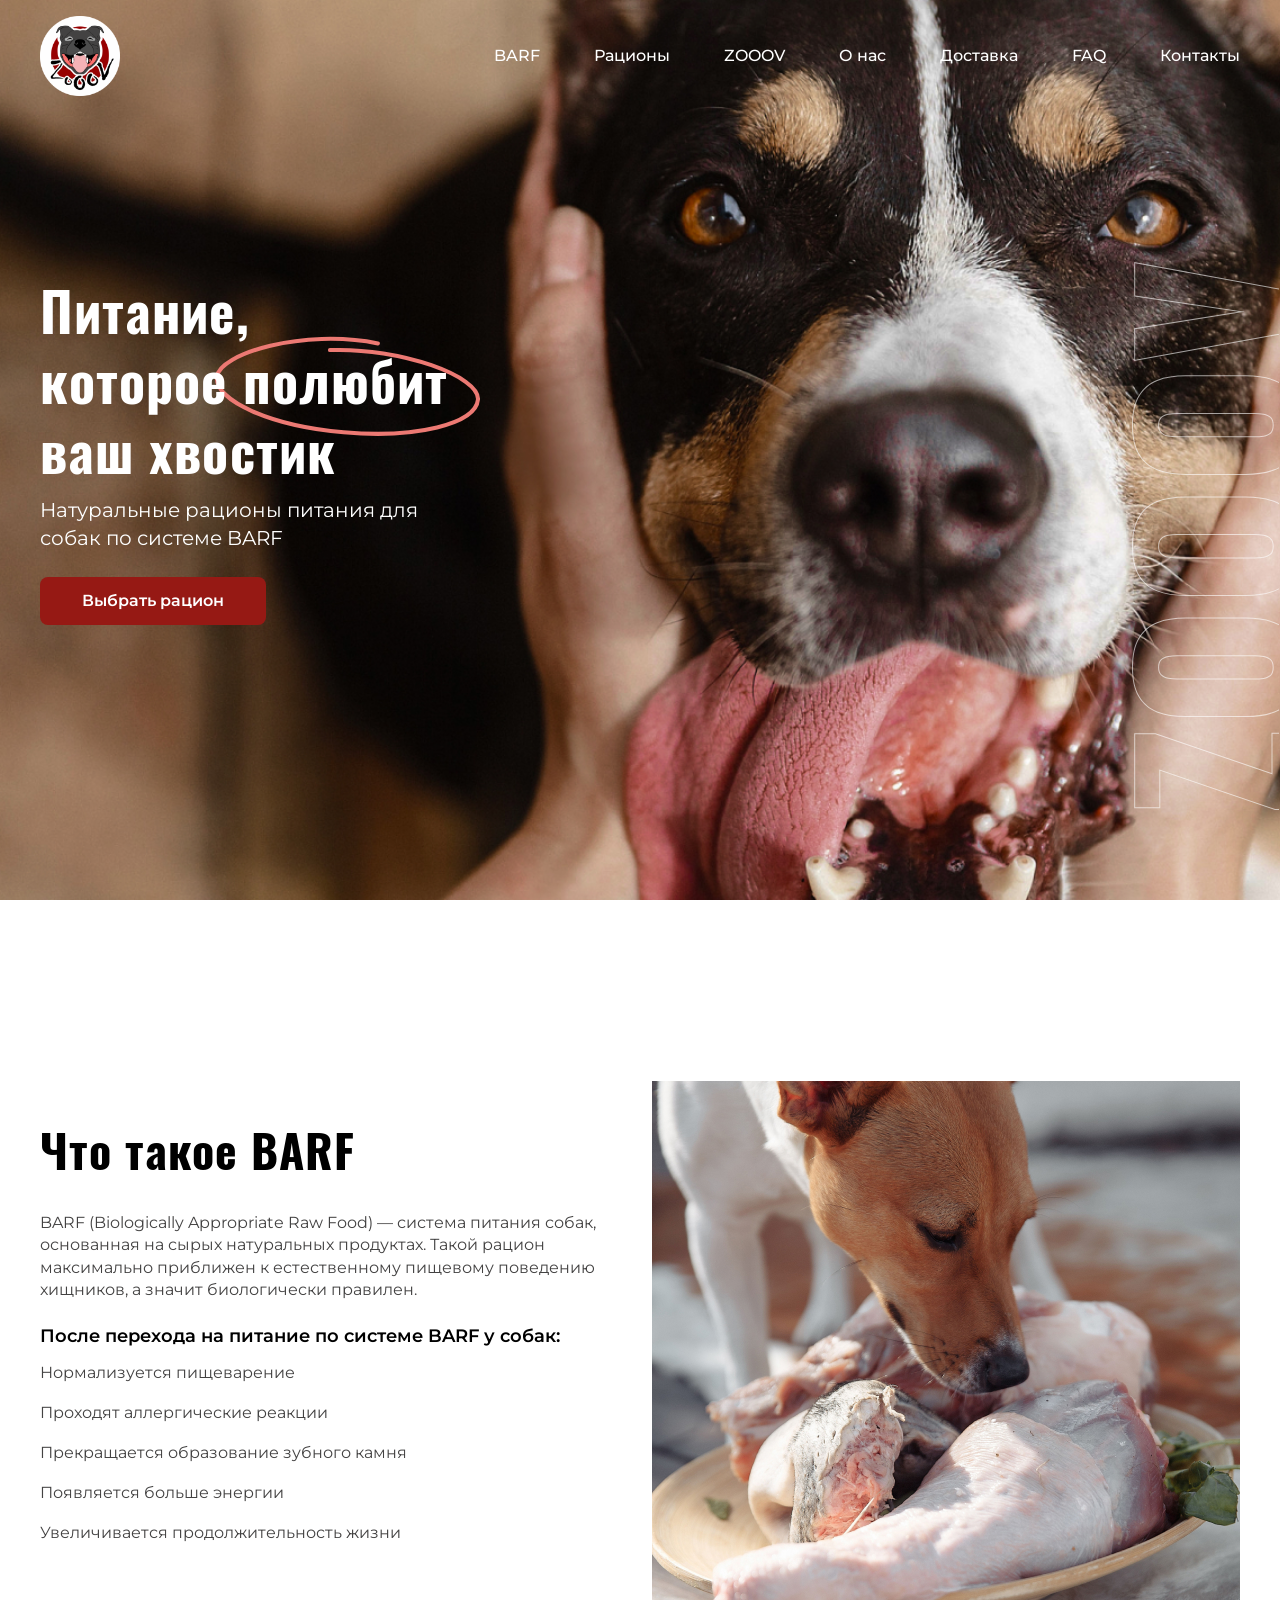
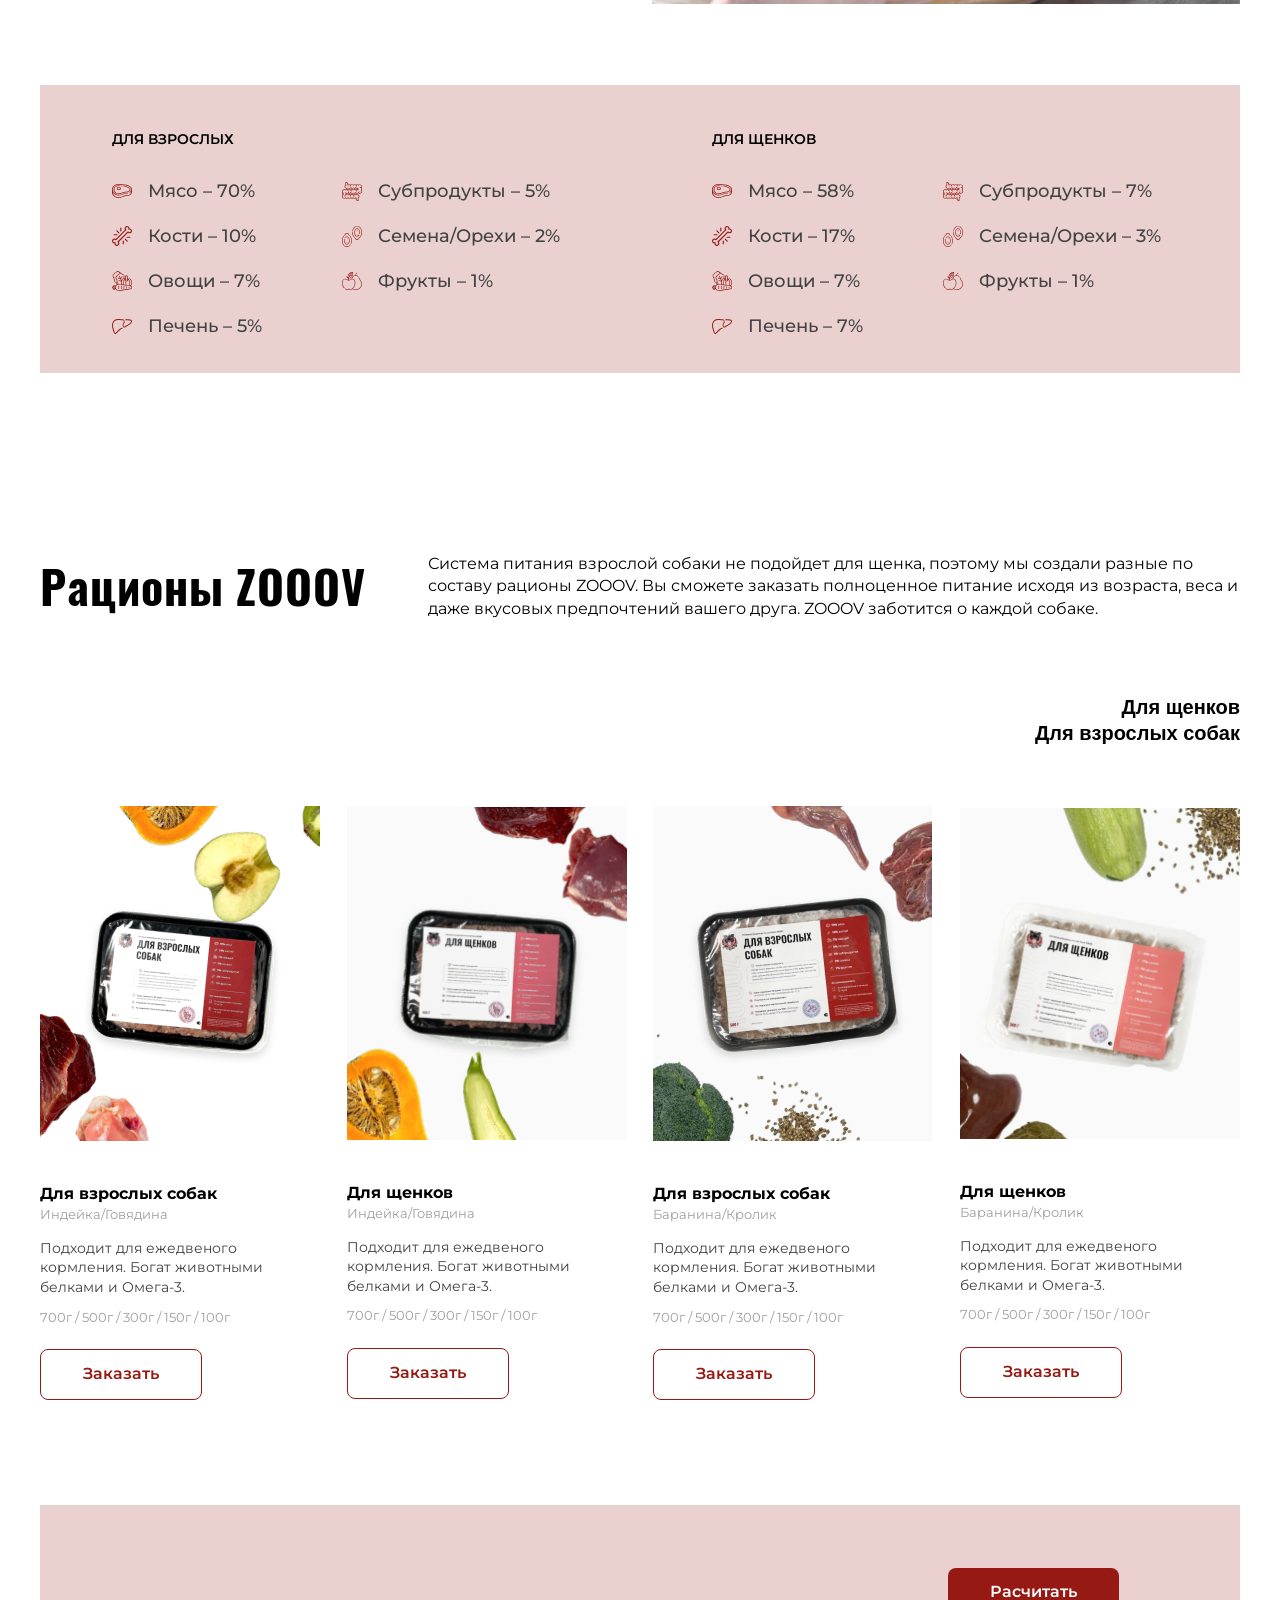
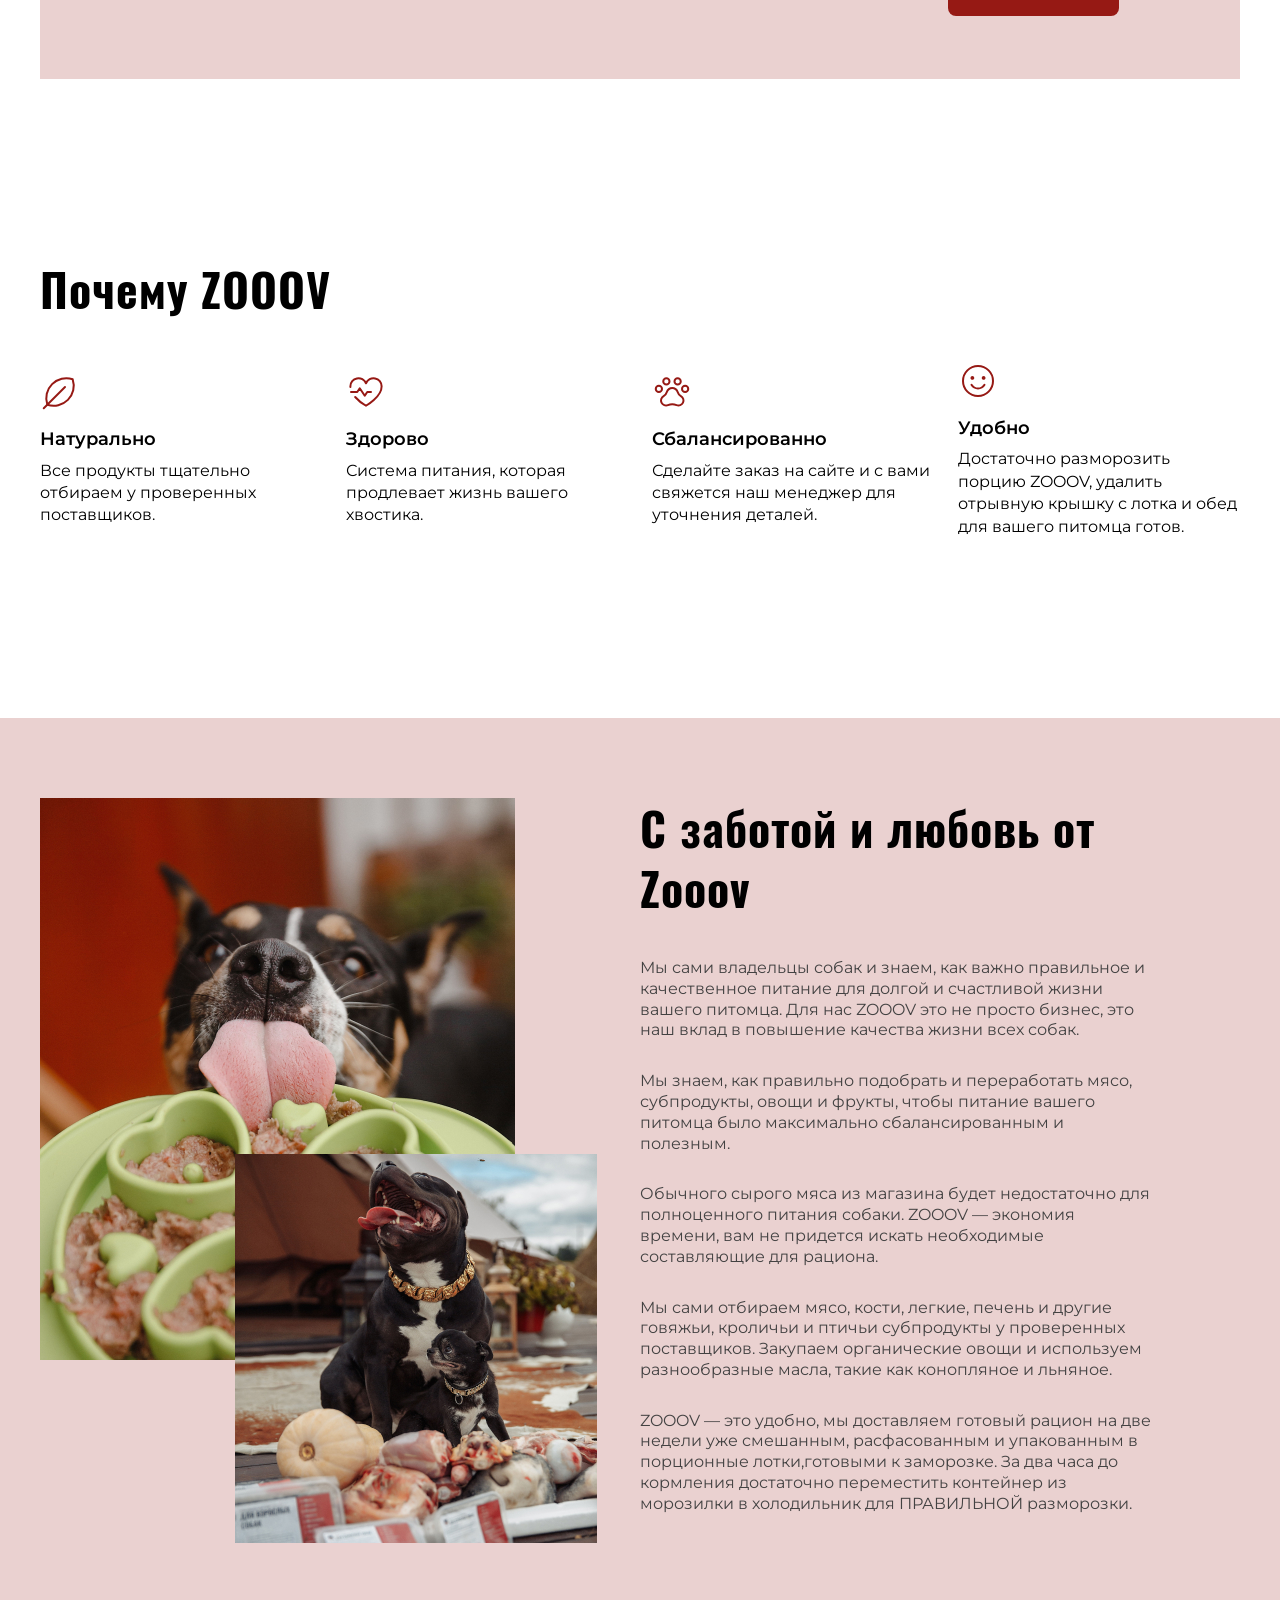
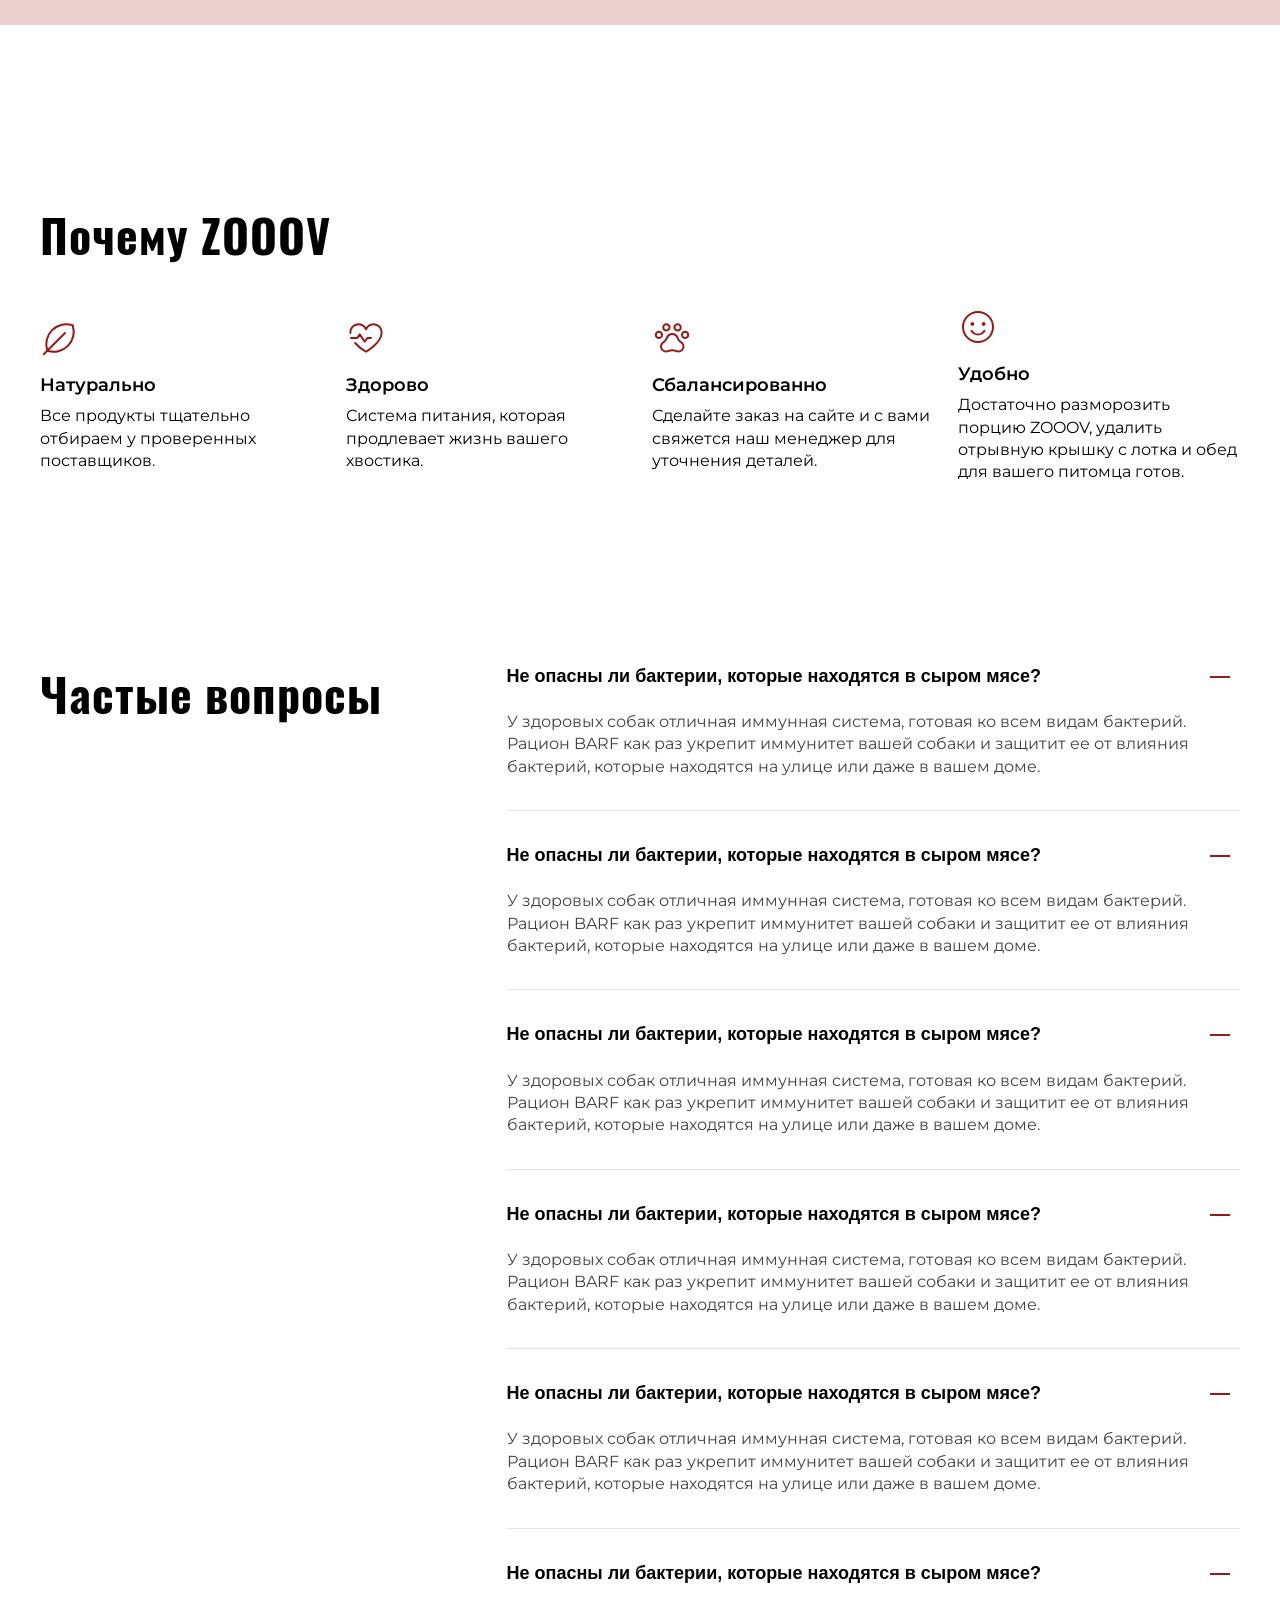
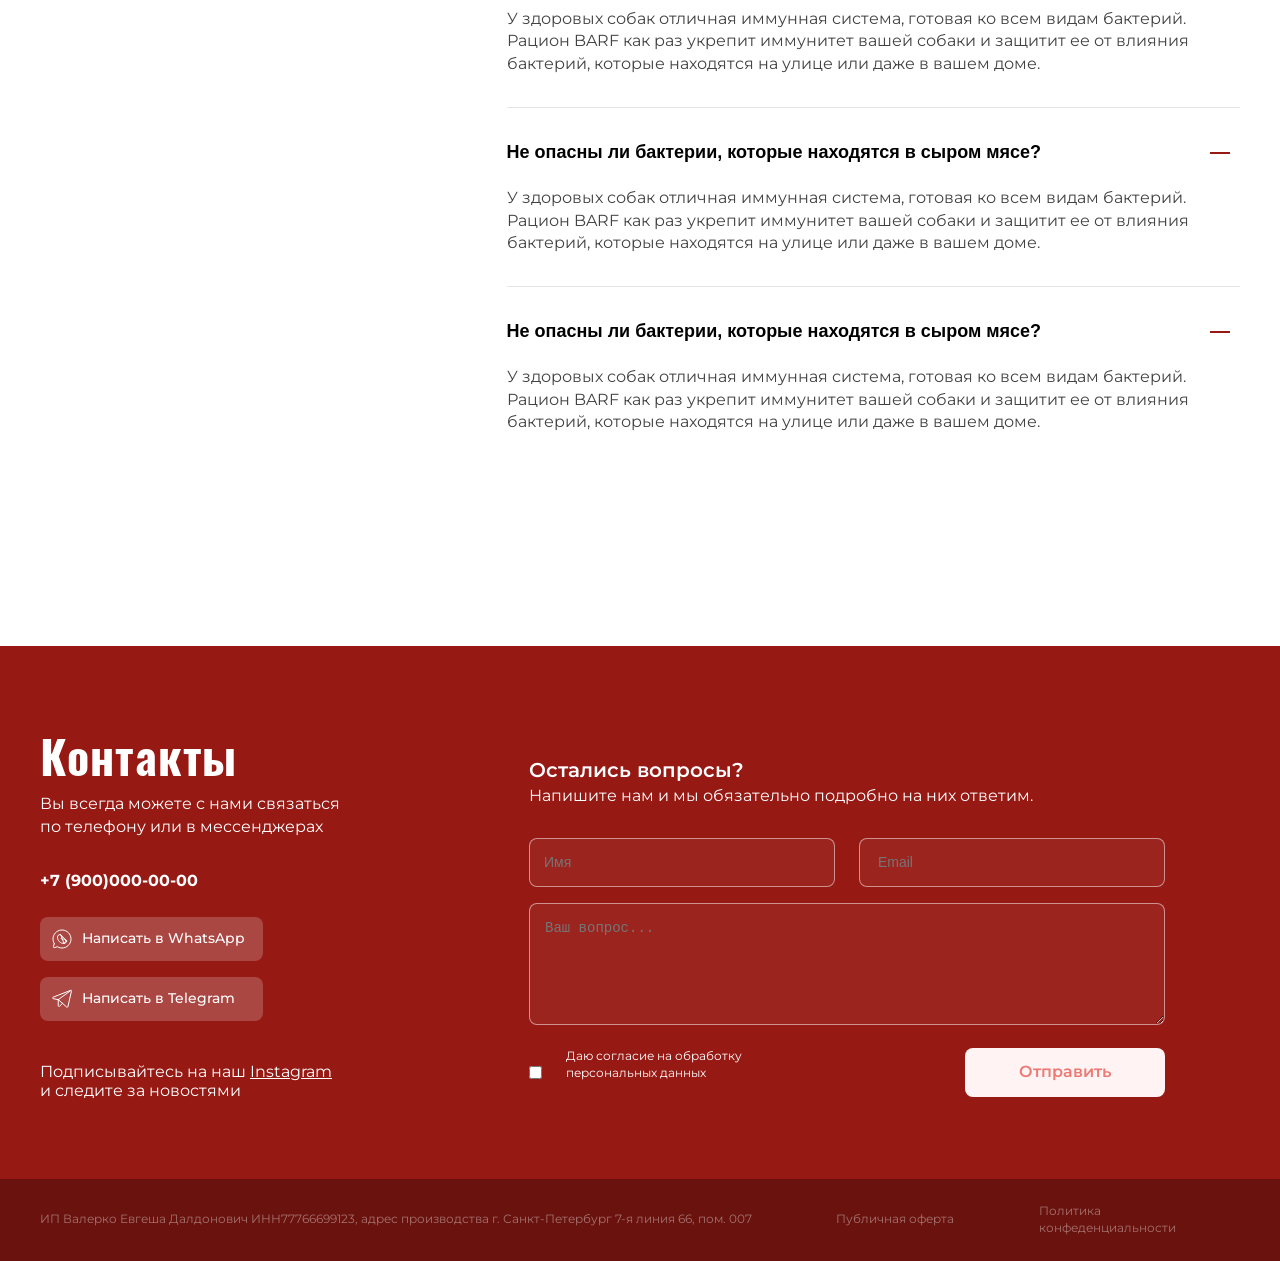
==== commit da0f8089: "refactoring the main page, footer and block with spoilers" ====
--- a/index.html
+++ b/index.html
@@ -307,13 +307,10 @@
               <input type="checkbox" class="form__checkbox">
               <p>Даю согласие на обработку
                 персональных данных</p>
-              <button class="button button--send form__button">Отправить</button>
+              <button type="button" class="button button--send form__button">Отправить</button>
             </form>
-            
-            
-          </div>
-        </div>
-
+          </div>
+        </div>
       </div>
       <div class="footer__privacy policy">
         <div class="policy__container">
--- a/css/style.css
+++ b/css/style.css
@@ -260,7 +260,6 @@
 .main-page {
   background: center/cover no-repeat url(../img/main_bgi.jpg);
   z-index: 5;
-  height: 100vh;
 }
 
 .main-page::before {
@@ -280,6 +279,7 @@
   -webkit-box-align: center;
       -ms-flex-align: center;
           align-items: center;
+  min-height: 600px;
   height: 100vh;
 }
 
@@ -668,6 +668,13 @@
   background-color: #69120E;
 }
 
+.footer-question {
+  -webkit-box-flex: 1;
+      -ms-flex: 1 1 auto;
+          flex: 1 1 auto;
+  padding-top: 30px;
+}
+
 .footer-question__title {
   font-weight: 600;
   font-size: 20px;
@@ -681,7 +688,6 @@
 
 .form {
   max-width: 636px;
-  max-height: 256px;
   display: -webkit-box;
   display: -ms-flexbox;
   display: flex;
@@ -821,9 +827,21 @@
         flex-wrap: wrap;
     -webkit-column-gap: 150px;
             column-gap: 150px;
+    margin-bottom: 242px;
   }
   .footer__subtitle--instagram {
     margin-bottom: 56px;
+  }
+  .footer-contacts {
+    -webkit-box-flex: 1;
+        -ms-flex: 1 1 auto;
+            flex: 1 1 auto;
+  }
+  .form {
+    max-width: 100%;
+  }
+  .footer-question {
+    padding-top: 0;
   }
 }
 
@@ -1297,8 +1315,8 @@
 
 .spoiler-block__right {
   -webkit-box-flex: 1;
-      -ms-flex: 1 0 766px;
-          flex: 1 0 766px;
+      -ms-flex: 1 1 auto;
+          flex: 1 1 auto;
 }
 
 .spoiler-block__item {
@@ -1319,6 +1337,7 @@
   width: 100%;
   text-align: start;
   position: relative;
+  padding-right: 53px;
 }
 
 .spoiler-block__button::before, .spoiler-block__button::after {
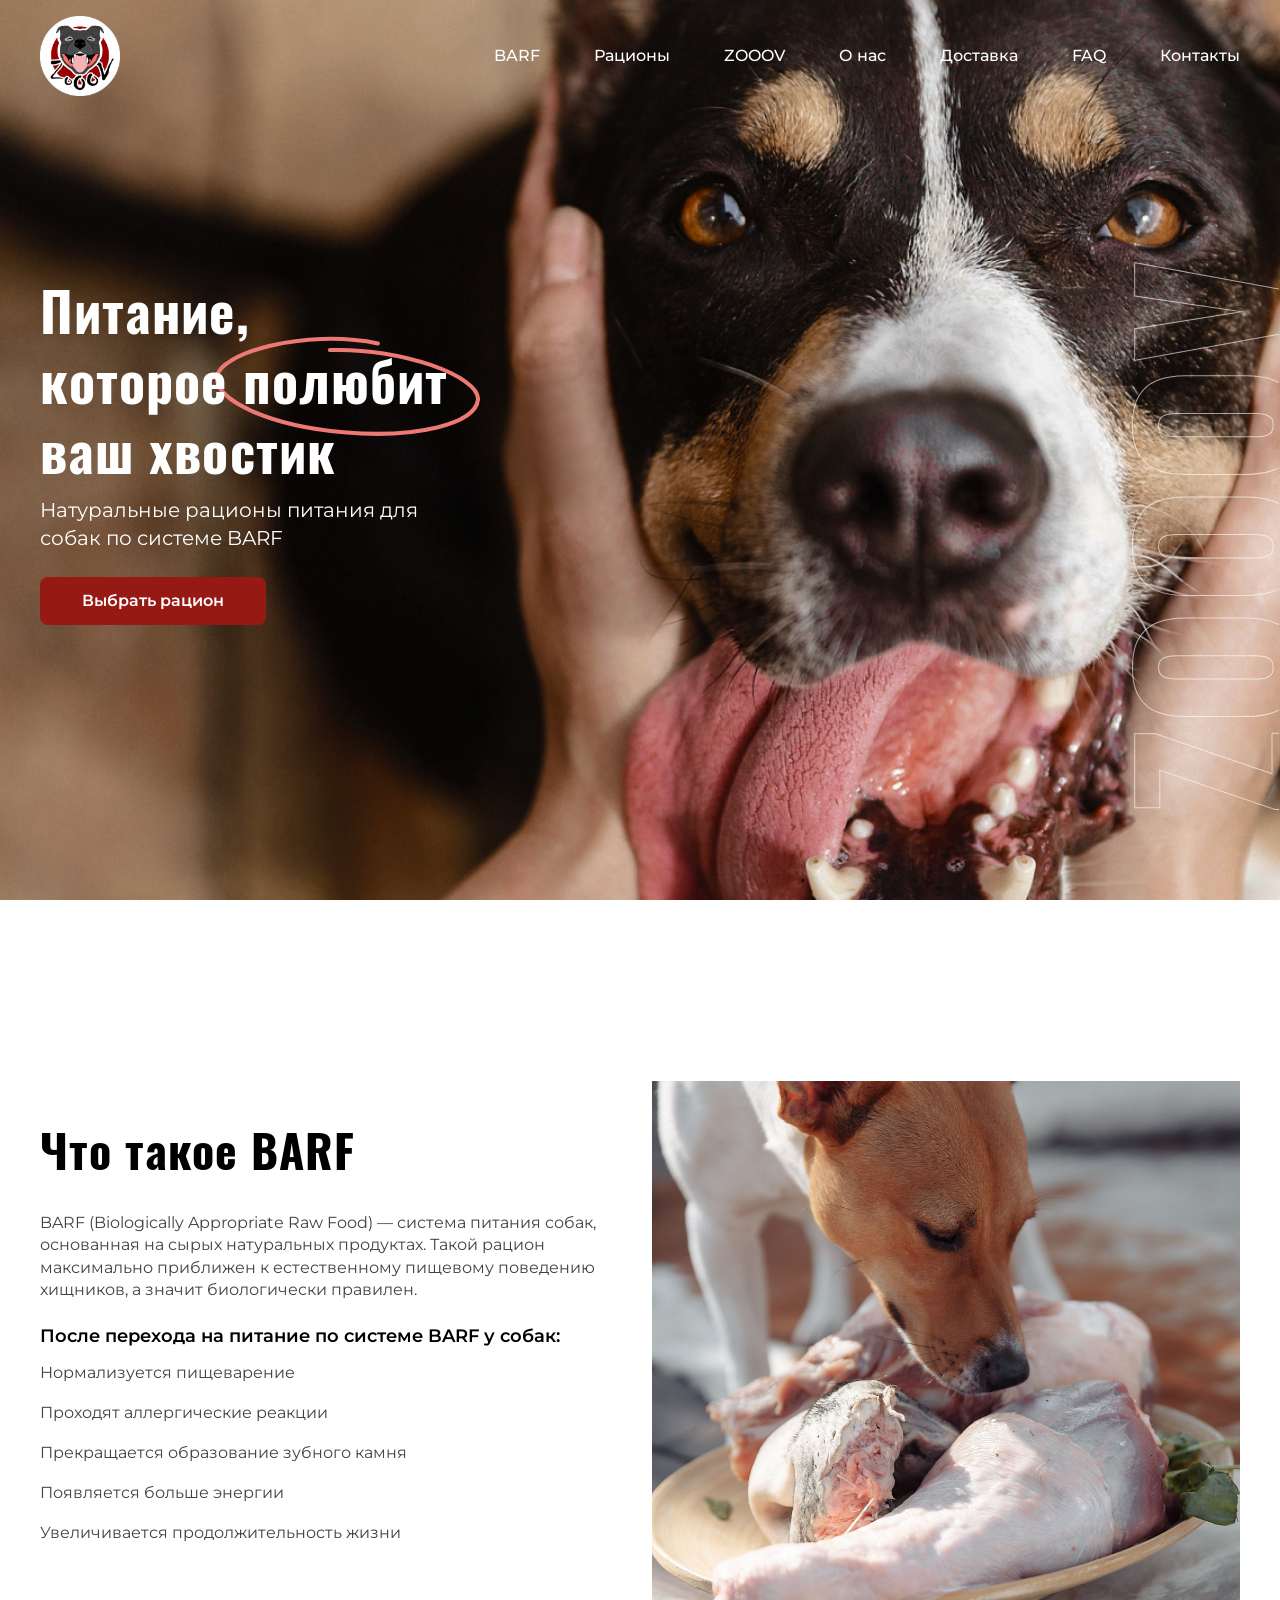
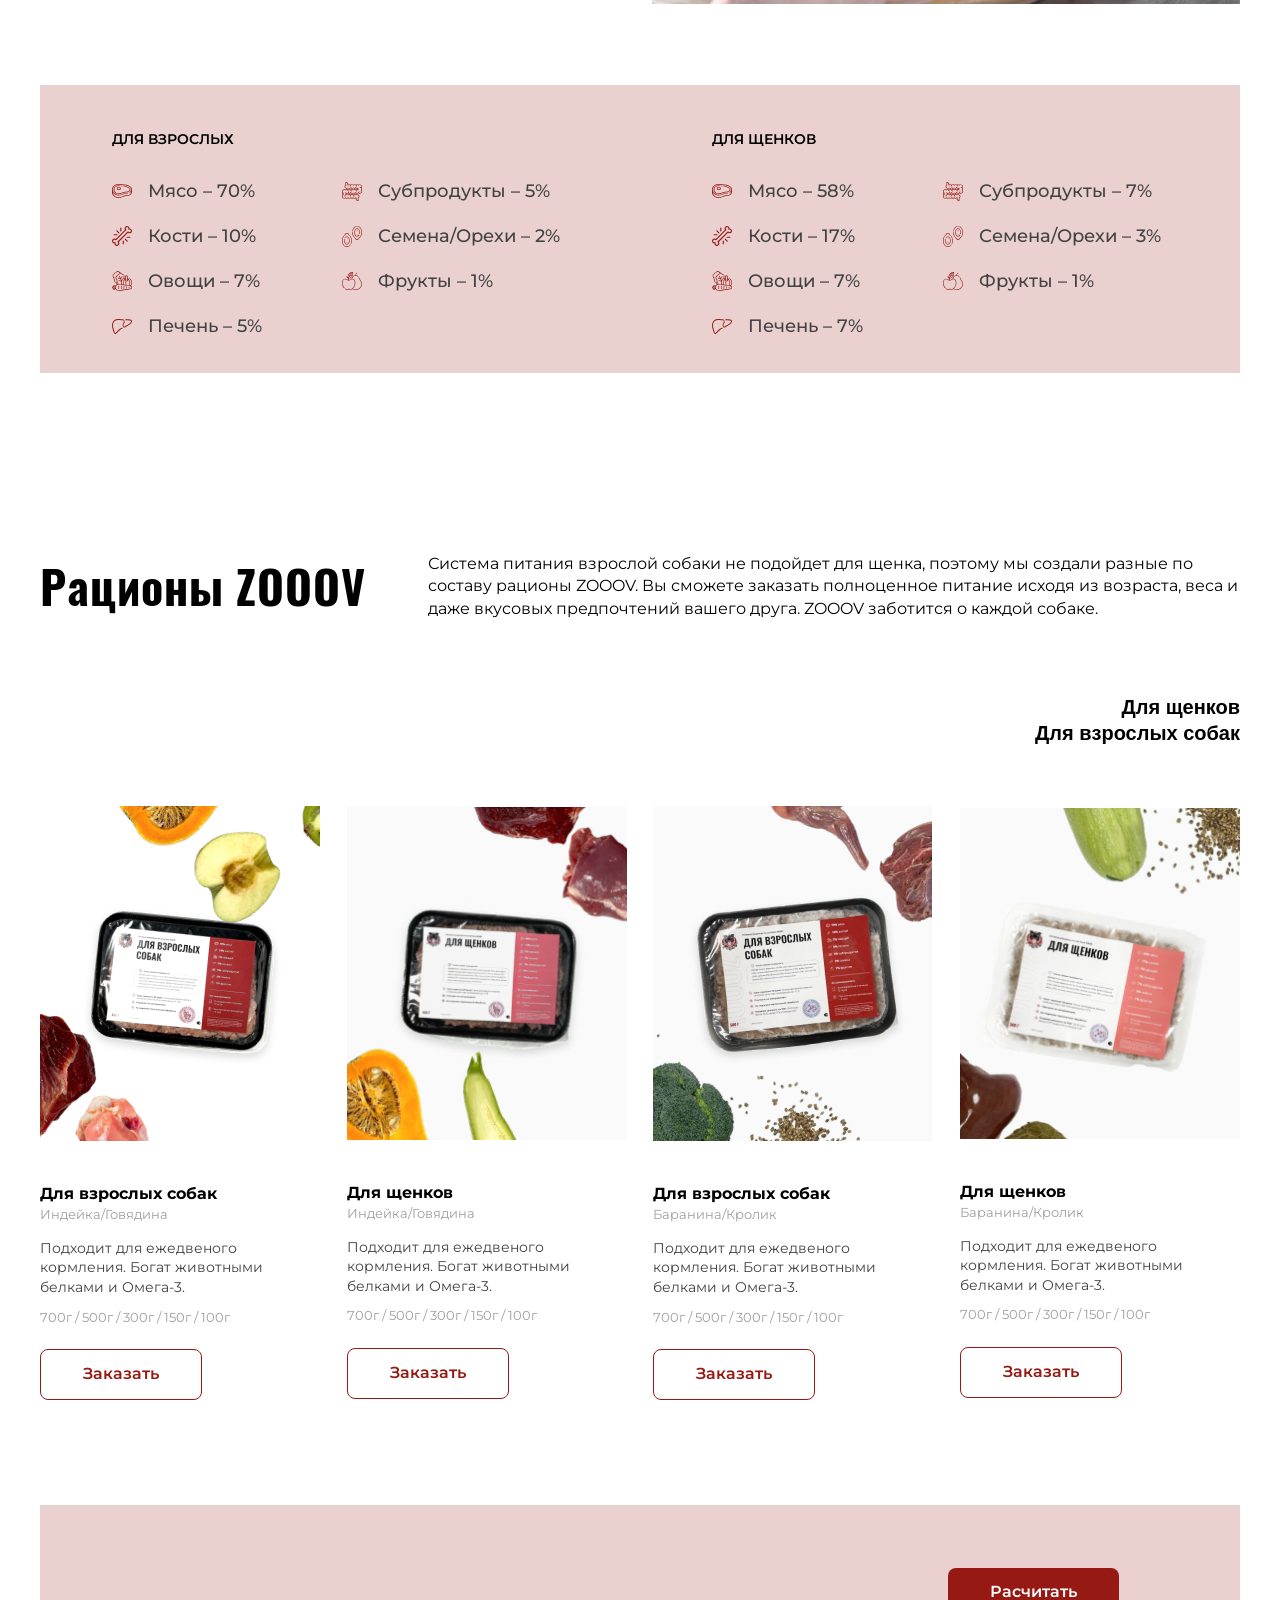
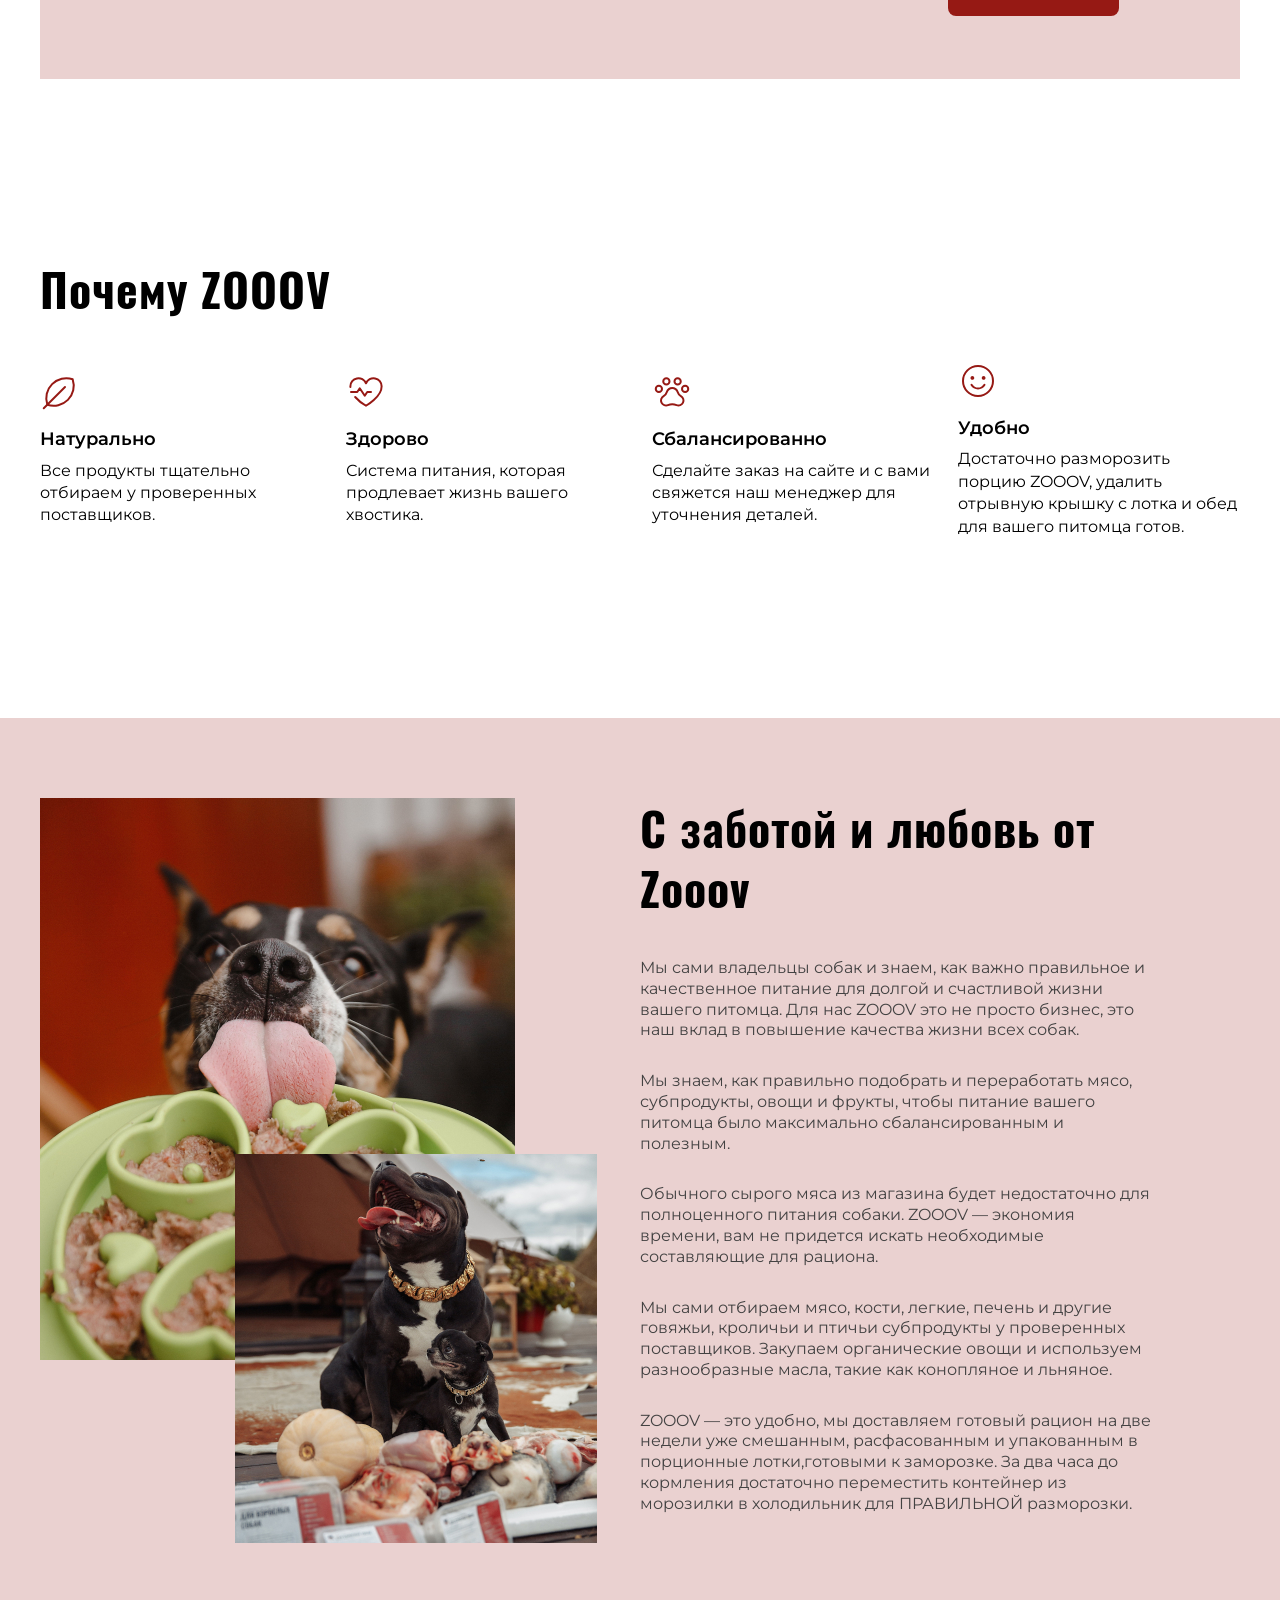
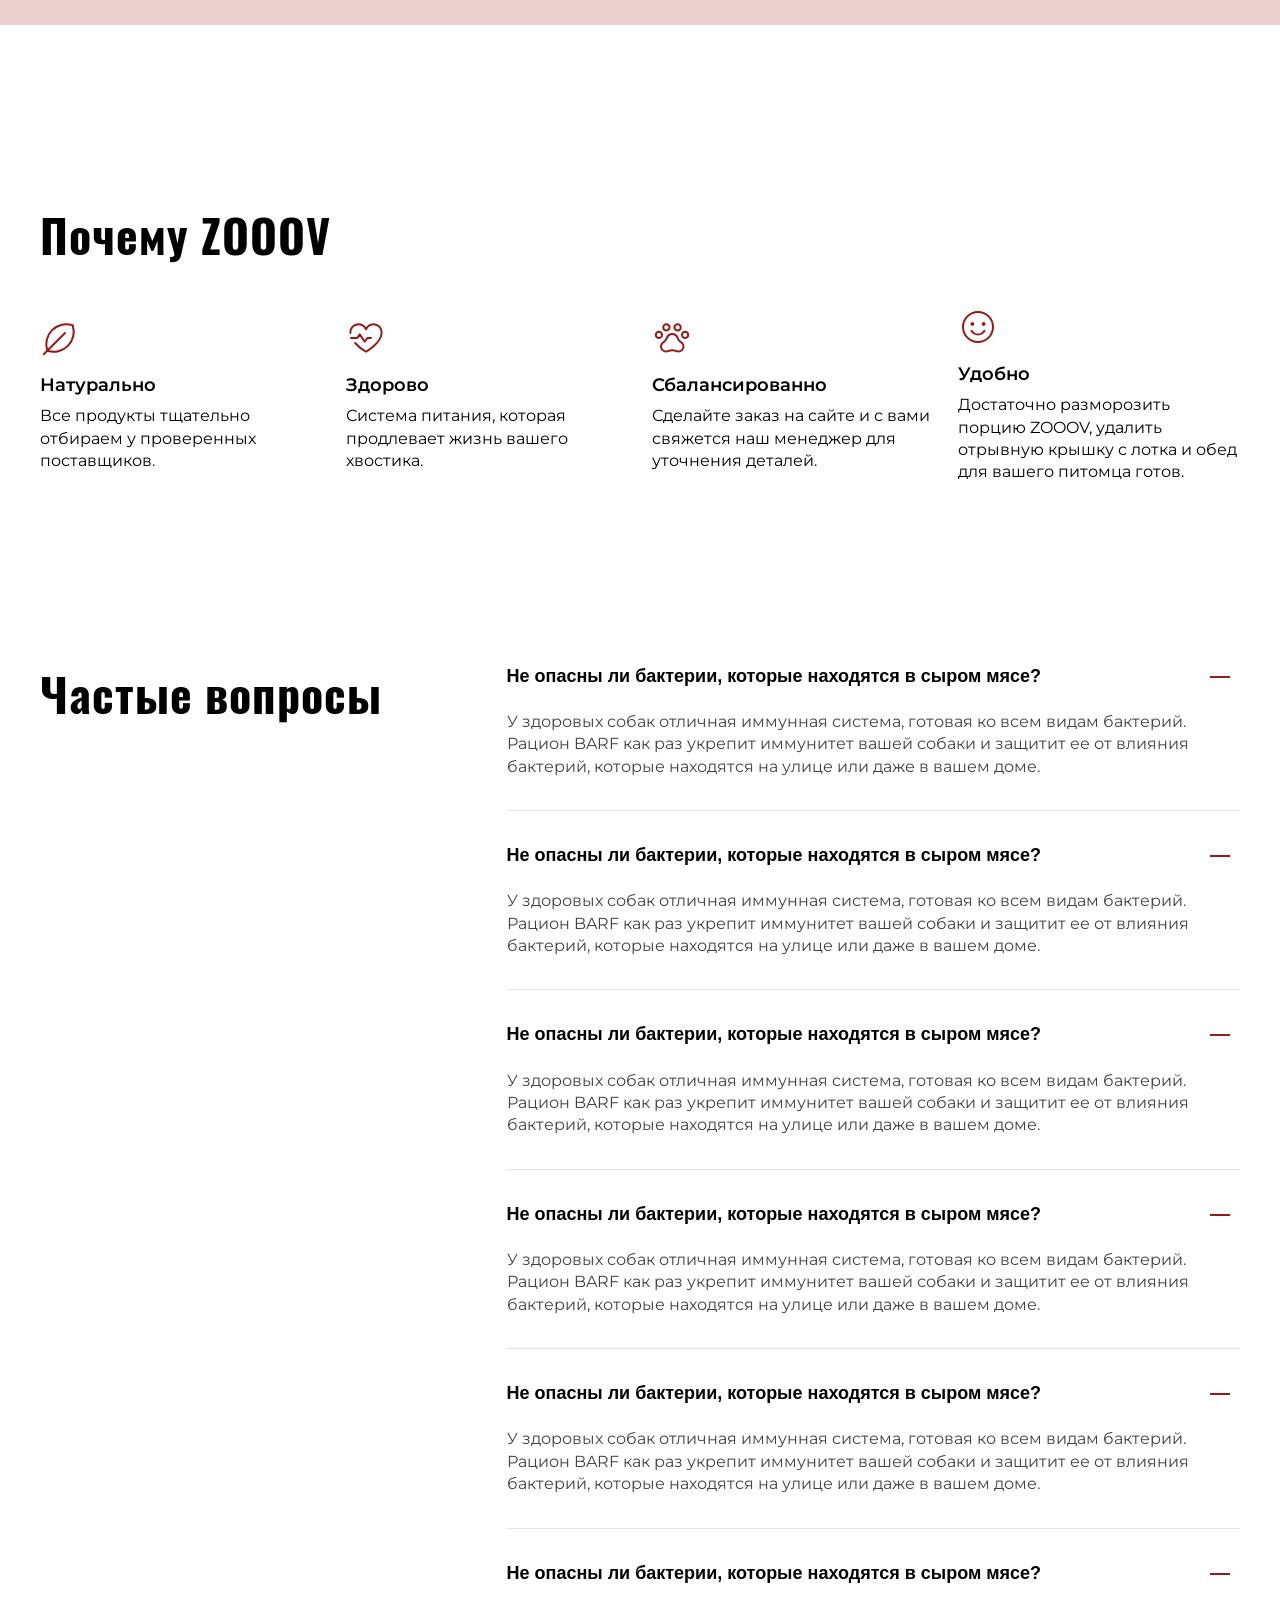
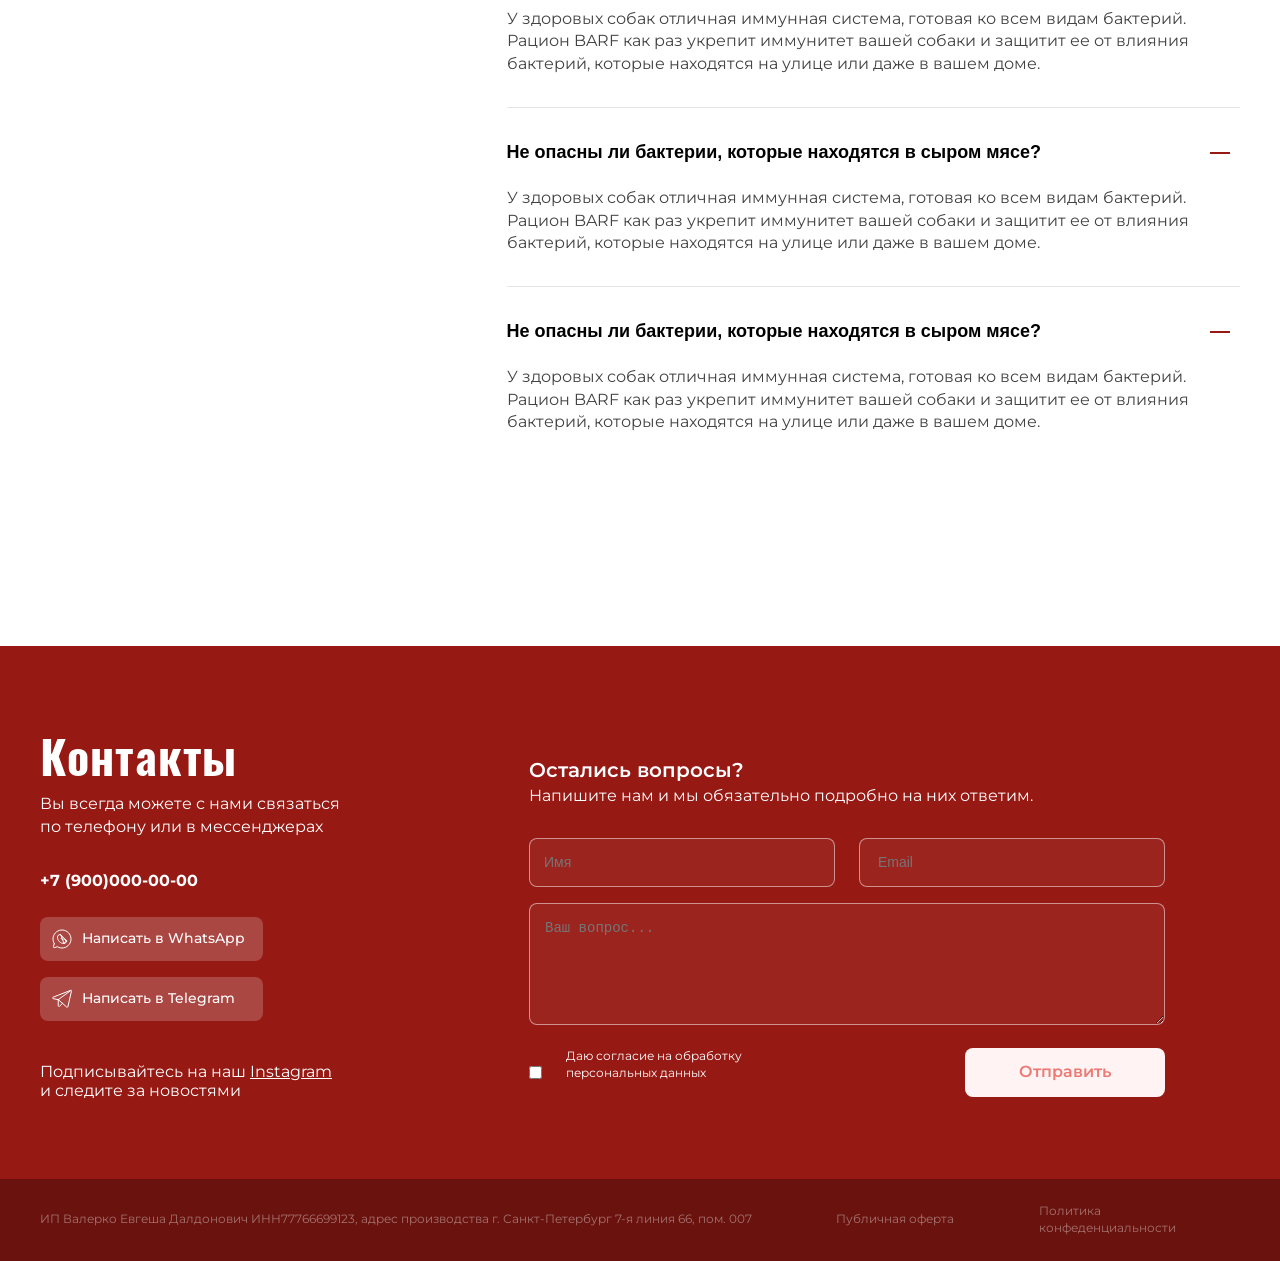
==== commit 59241fc4: "made the header fixed after scrolling the home screen" ====
--- a/index.html
+++ b/index.html
@@ -13,23 +13,26 @@
 <body>
   <div class="wrapper">
     <header class="header">
-      <div class="header__container">
-        <a href="#" class="logo header__logo"><img src="img/main_logo.svg" alt="logo" class=""></a>
-        <div class="header__menu menu">
-          <nav class="menu__body">
-            <ul class="menu__list">
-              <li class="menu__item"><a href="" class="menu__link">BARF</a></li>
-              <li class="menu__item"><a href="" class="menu__link">Рационы</a></li>
-              <li class="menu__item"><a href="" class="menu__link">ZOOOV</a></li>
-              <li class="menu__item"><a href="" class="menu__link">О нас</a></li>
-              <li class="menu__item"><a href="" class="menu__link">Доставка</a></li>
-              <li class="menu__item"><a href="" class="menu__link">FAQ</a></li>
-              <li class="menu__item"><a href="" class="menu__link">Контакты</a></li>
-            </ul>
-          </nav>
-        </div>
-        <button type="button" class="menu__icon icon-menu"><span></span></button>
+      <div class="header__wrapper">
+        <div class="header__container">
+          <a href="#" class="logo header__logo"><img src="img/main_logo.svg" alt="logo" class=""></a>
+          <div class="header__menu menu">
+            <nav class="menu__body">
+              <ul class="menu__list">
+                <li class="menu__item"><a href="" class="menu__link">BARF</a></li>
+                <li class="menu__item"><a href="" class="menu__link">Рационы</a></li>
+                <li class="menu__item"><a href="" class="menu__link">ZOOOV</a></li>
+                <li class="menu__item"><a href="" class="menu__link">О нас</a></li>
+                <li class="menu__item"><a href="" class="menu__link">Доставка</a></li>
+                <li class="menu__item"><a href="" class="menu__link">FAQ</a></li>
+                <li class="menu__item"><a href="" class="menu__link">Контакты</a></li>
+              </ul>
+            </nav>
+          </div>
+          <button type="button" class="menu__icon icon-menu"><span></span></button>
+        </div>
       </div>
+      
     </header>
     <main class="main">
       <section class="main-page">
--- a/css/style.css
+++ b/css/style.css
@@ -360,11 +360,41 @@
 }
 
 .header {
+  position: absolute;
+  top: 0;
+  left: 0;
+  width: 100%;
+  min-height: calc(600px - 1px);
+  height: calc(100vh - 1px);
+}
+
+.header._scroll .header__wrapper {
+  background-color: white;
   position: fixed;
+}
+
+.header._scroll .header__logo {
+  -webkit-transition: all 0.3s ease 0s;
+  transition: all 0.3s ease 0s;
+}
+
+.header._scroll .menu__link {
+  color: #000;
+  font-weight: 600;
+}
+
+.header._scroll .icon-menu span, .header._scroll .icon-menu::before, .header._scroll .icon-menu::after {
+  background-color: #000;
+}
+
+.header__wrapper {
+  position: absolute;
   top: 0;
   left: 0;
   width: 100%;
   z-index: 50;
+  -webkit-transition: background-color 0.3s ease 0s;
+  transition: background-color 0.3s ease 0s;
 }
 
 .header__container {
@@ -435,6 +465,8 @@
   font-size: 16px;
   line-height: 0.7;
   color: #fff;
+  -webkit-transition: all 0.3s ease 0s;
+  transition: all 0.3s ease 0s;
 }
 
 .menu__link:hover {
@@ -487,7 +519,7 @@
     -webkit-box-flex: 0;
         -ms-flex: 0 0 27px;
             flex: 0 0 27px;
-    height: 16px;
+    height: 18px;
     cursor: pointer;
     z-index: 5;
   }
@@ -514,6 +546,9 @@
     /* 			&::before,
 			&::after {
 			} */
+  }
+  .icon-menu.active::before, .icon-menu.active::after {
+    background-color: #000;
   }
   .icon-menu.active span {
     width: 0;
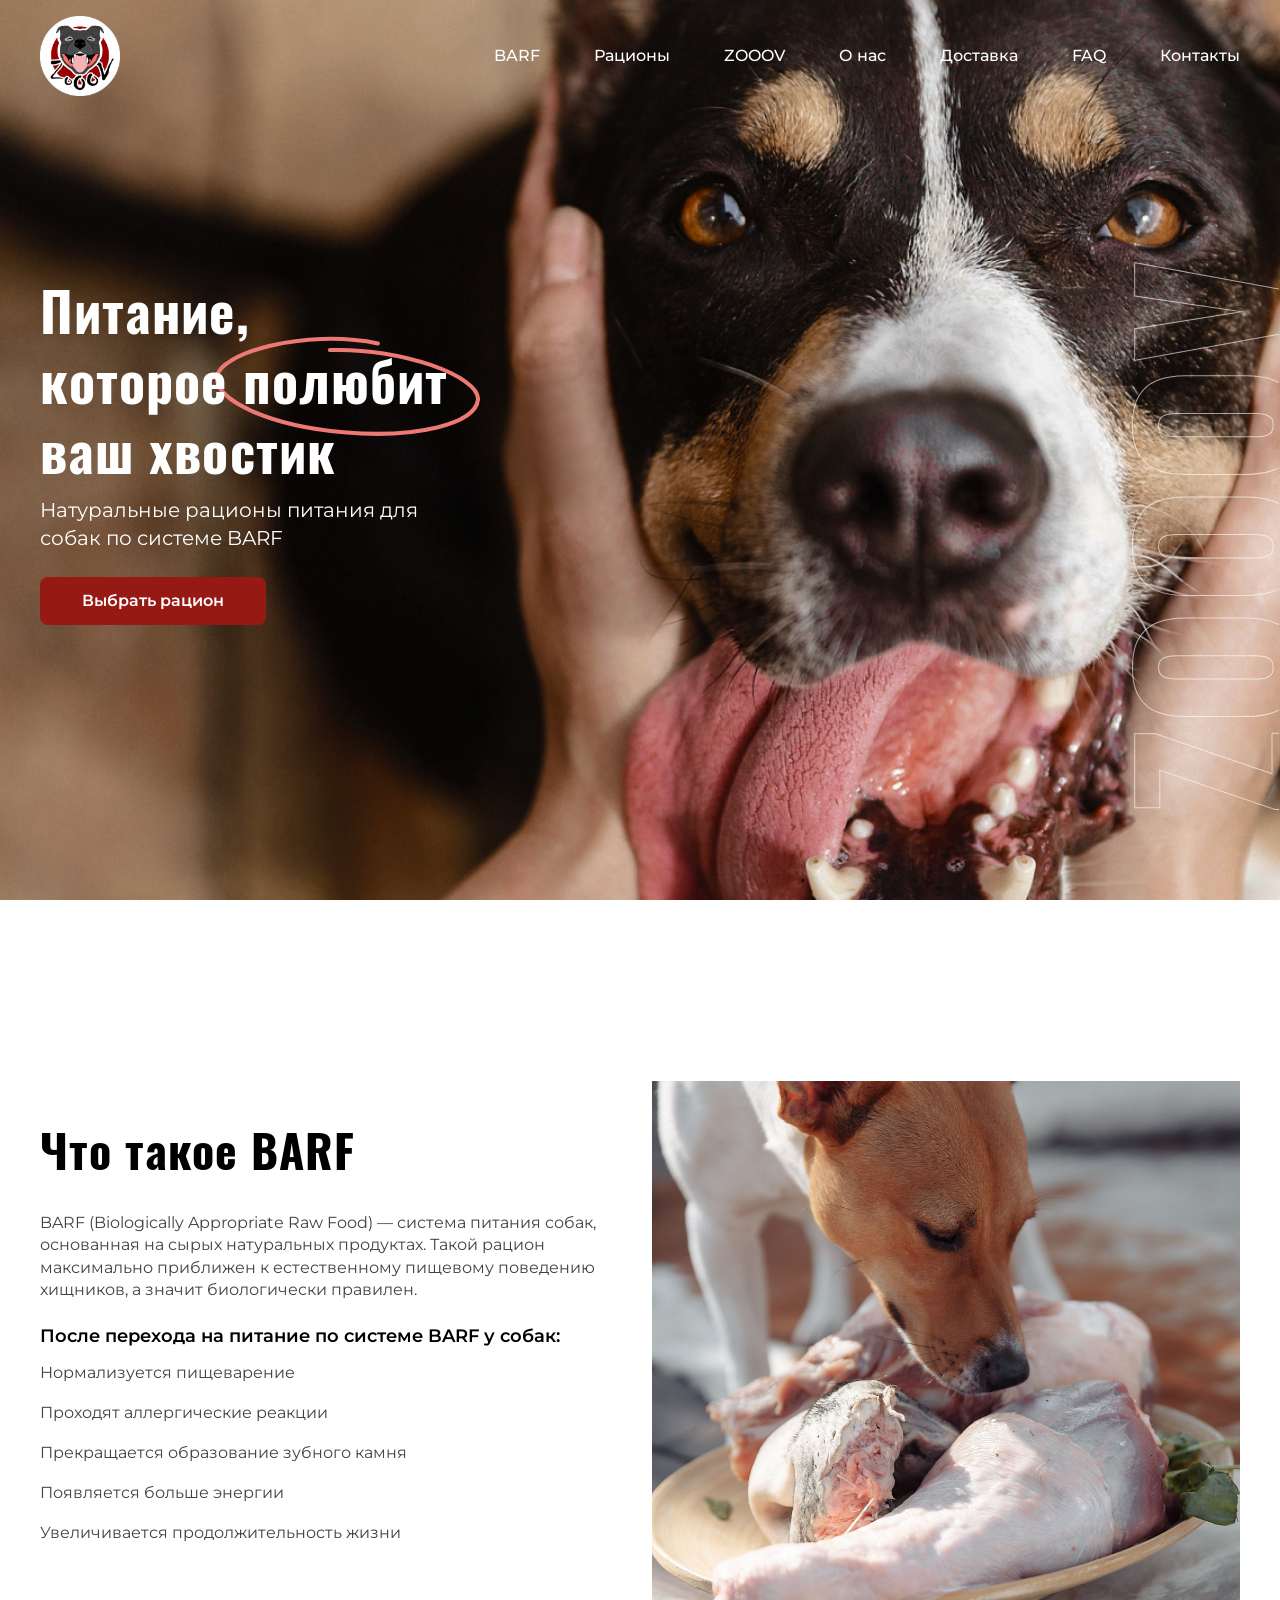
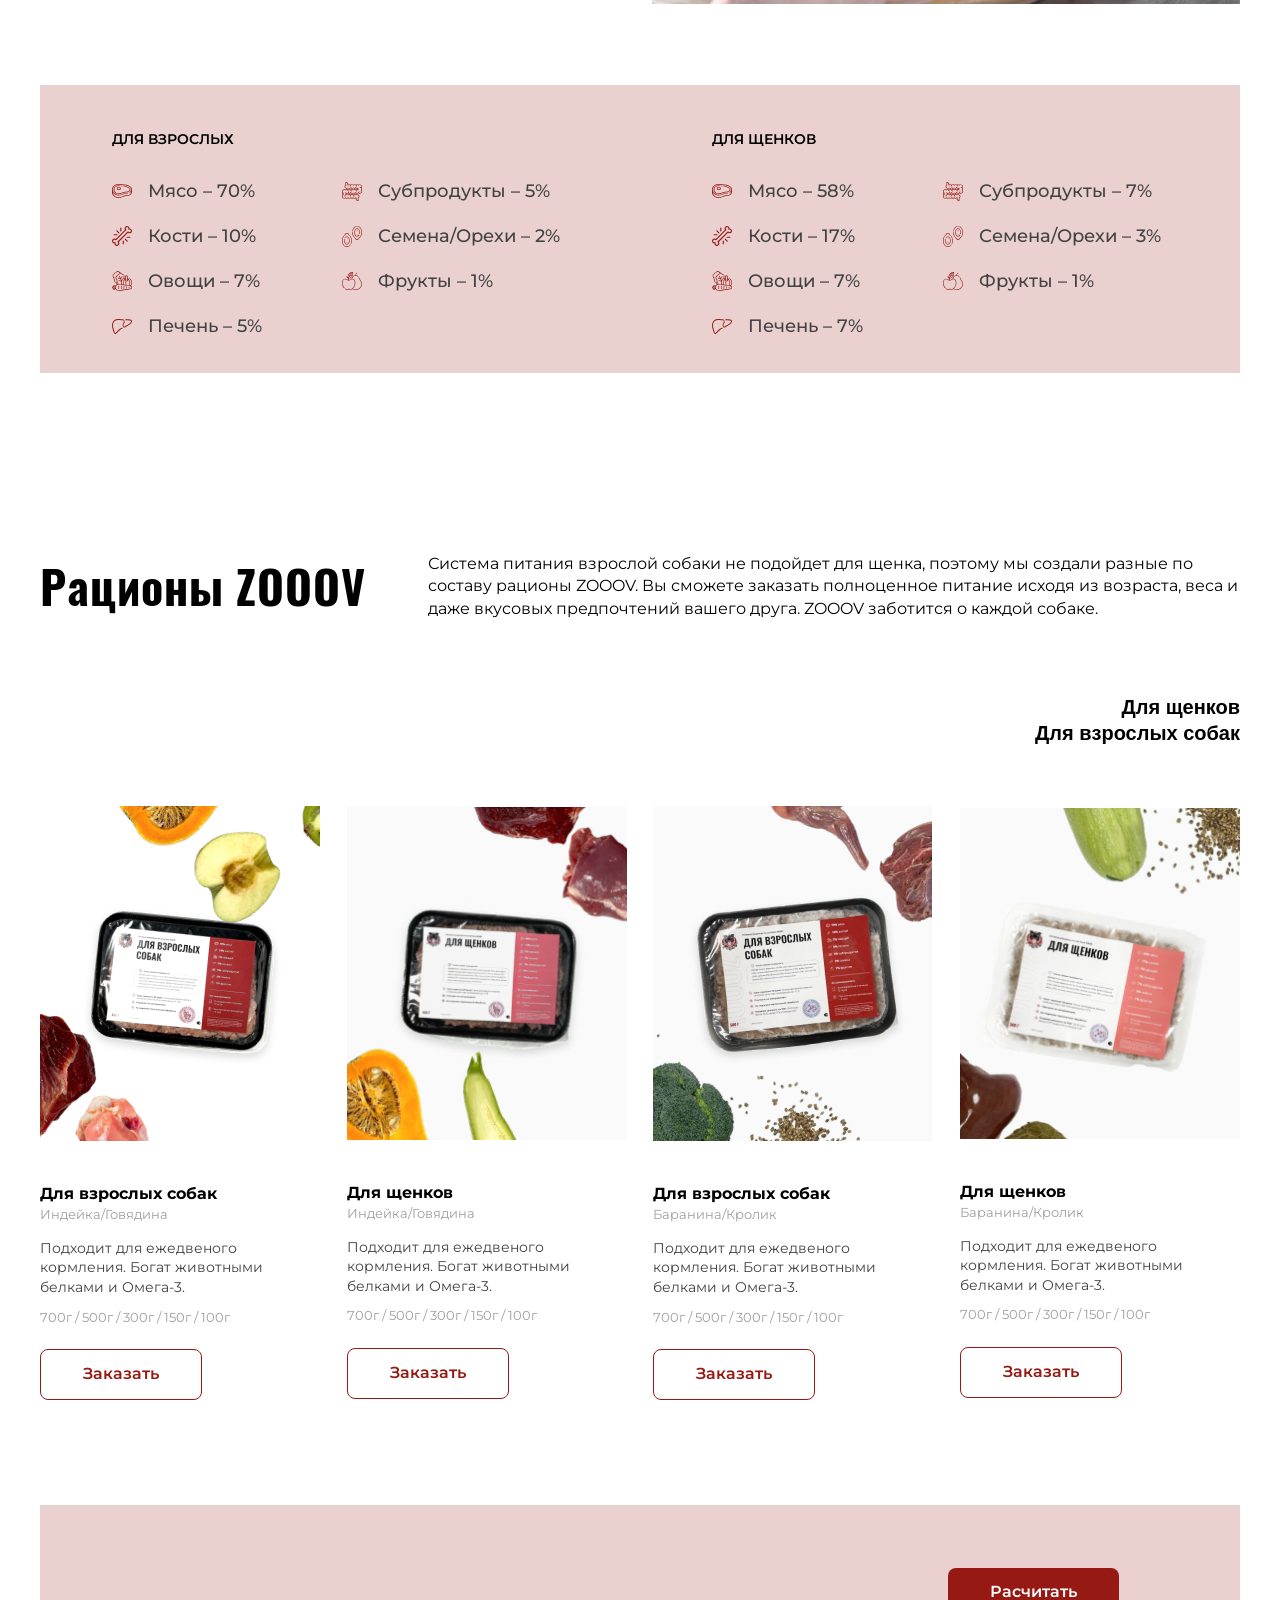
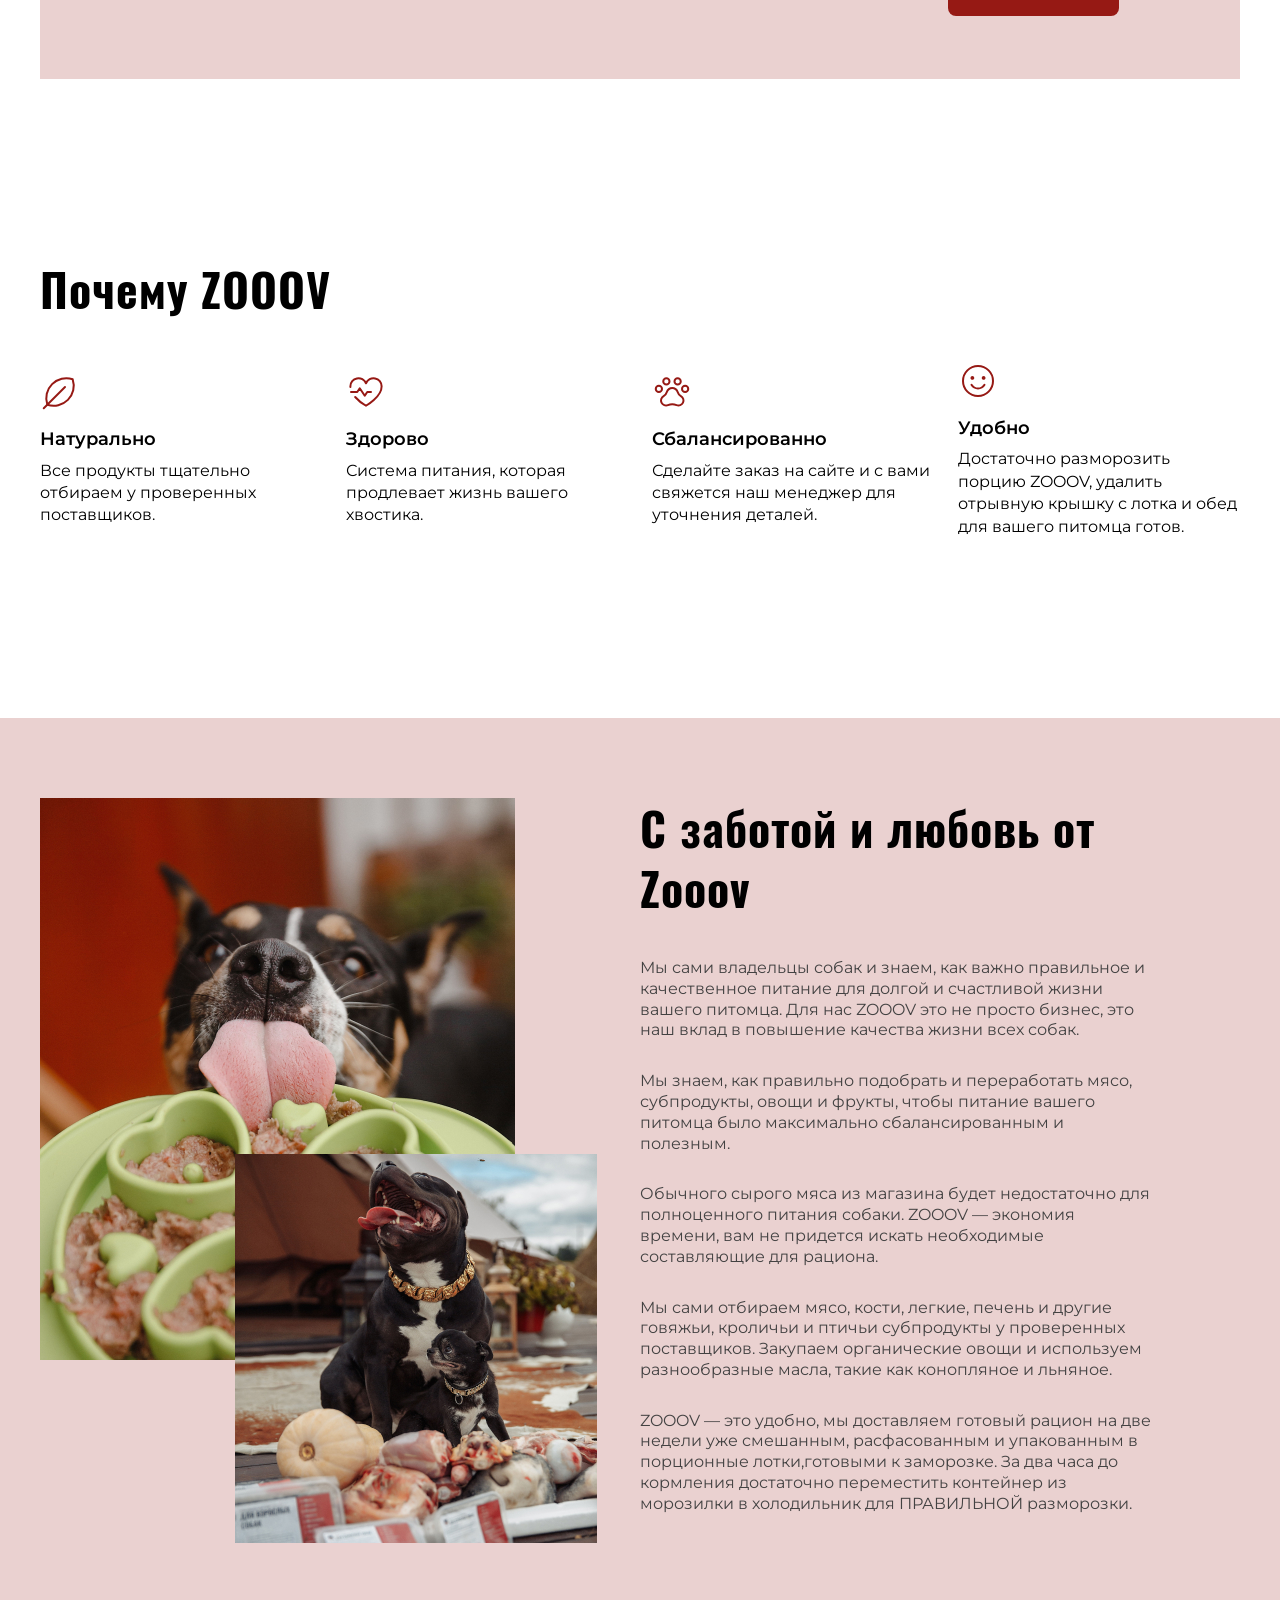
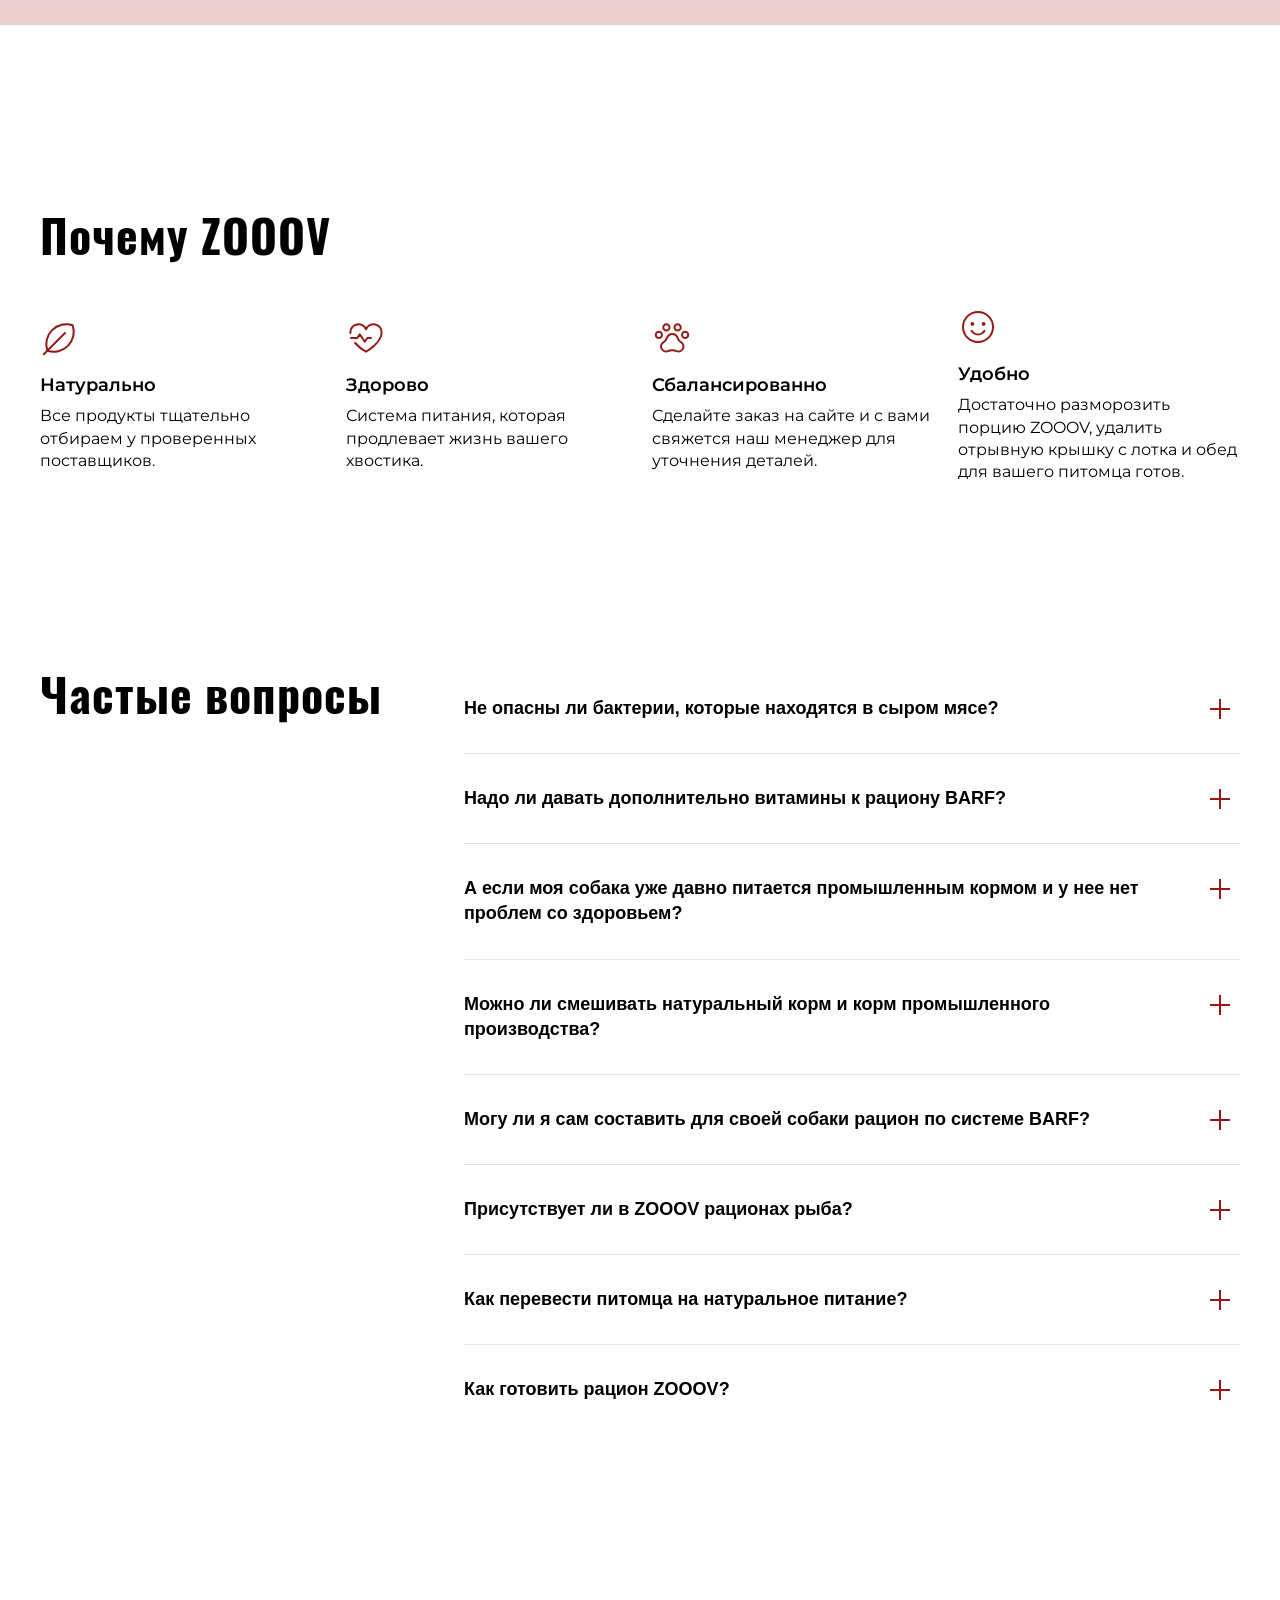
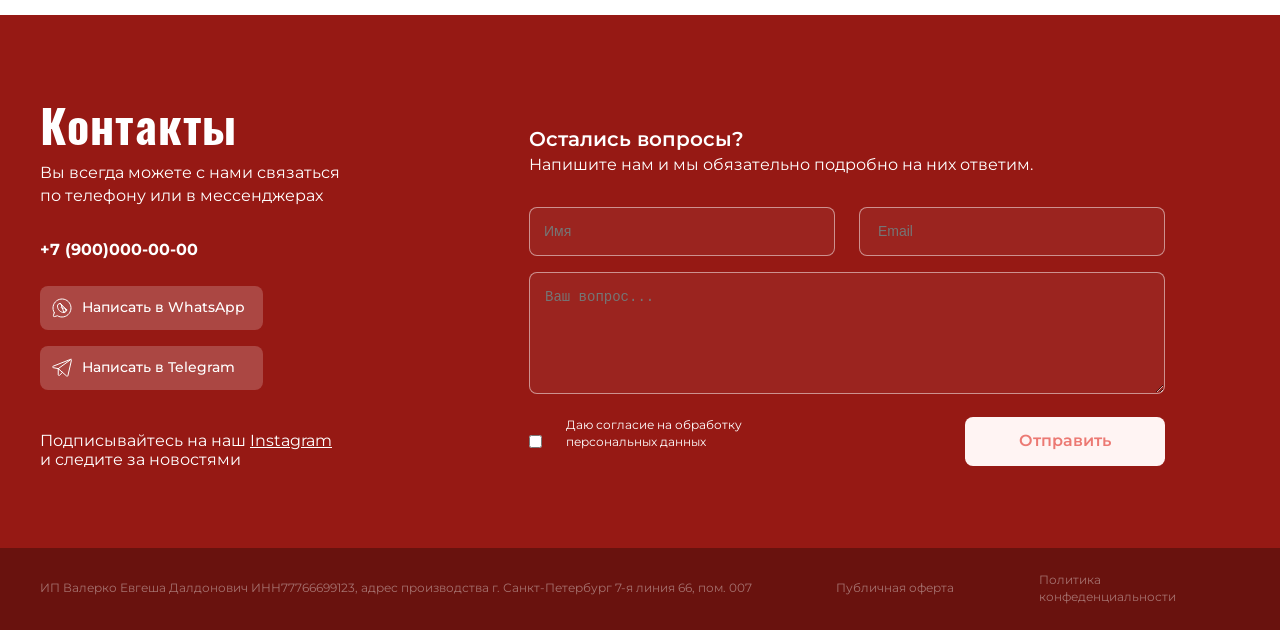
==== commit 74c5852e: "added interactivity to block with spoiler" ====
--- a/index.html
+++ b/index.html
@@ -248,36 +248,36 @@
             </div>
             <div class="spoiler-block__right">
               <div class="spoiler-block__item">
-                <button class="spoiler-block__button">Не опасны ли бактерии, которые находятся в сыром мясе?</button>
-                <div class="spoiler-block__text">У здоровых собак отличная иммунная система, готовая ко всем видам бактерий. Рацион BARF как раз укрепит иммунитет вашей собаки и защитит ее от влияния бактерий, которые находятся на улице или даже в вашем доме.</div>
-              </div>
-              <div class="spoiler-block__item">
-                <button class="spoiler-block__button">Не опасны ли бактерии, которые находятся в сыром мясе?</button>
-                <div class="spoiler-block__text">У здоровых собак отличная иммунная система, готовая ко всем видам бактерий. Рацион BARF как раз укрепит иммунитет вашей собаки и защитит ее от влияния бактерий, которые находятся на улице или даже в вашем доме.</div>
-              </div>
-              <div class="spoiler-block__item">
-                <button class="spoiler-block__button">Не опасны ли бактерии, которые находятся в сыром мясе?</button>
-                <div class="spoiler-block__text">У здоровых собак отличная иммунная система, готовая ко всем видам бактерий. Рацион BARF как раз укрепит иммунитет вашей собаки и защитит ее от влияния бактерий, которые находятся на улице или даже в вашем доме.</div>
-              </div>
-              <div class="spoiler-block__item">
-                <button class="spoiler-block__button">Не опасны ли бактерии, которые находятся в сыром мясе?</button>
-                <div class="spoiler-block__text">У здоровых собак отличная иммунная система, готовая ко всем видам бактерий. Рацион BARF как раз укрепит иммунитет вашей собаки и защитит ее от влияния бактерий, которые находятся на улице или даже в вашем доме.</div>
-              </div>
-              <div class="spoiler-block__item">
-                <button class="spoiler-block__button">Не опасны ли бактерии, которые находятся в сыром мясе?</button>
-                <div class="spoiler-block__text">У здоровых собак отличная иммунная система, готовая ко всем видам бактерий. Рацион BARF как раз укрепит иммунитет вашей собаки и защитит ее от влияния бактерий, которые находятся на улице или даже в вашем доме.</div>
-              </div>
-              <div class="spoiler-block__item">
-                <button class="spoiler-block__button">Не опасны ли бактерии, которые находятся в сыром мясе?</button>
-                <div class="spoiler-block__text">У здоровых собак отличная иммунная система, готовая ко всем видам бактерий. Рацион BARF как раз укрепит иммунитет вашей собаки и защитит ее от влияния бактерий, которые находятся на улице или даже в вашем доме.</div>
-              </div>
-              <div class="spoiler-block__item">
-                <button class="spoiler-block__button">Не опасны ли бактерии, которые находятся в сыром мясе?</button>
-                <div class="spoiler-block__text">У здоровых собак отличная иммунная система, готовая ко всем видам бактерий. Рацион BARF как раз укрепит иммунитет вашей собаки и защитит ее от влияния бактерий, которые находятся на улице или даже в вашем доме.</div>
-              </div>
-              <div class="spoiler-block__item">
-                <button class="spoiler-block__button">Не опасны ли бактерии, которые находятся в сыром мясе?</button>
-                <div class="spoiler-block__text">У здоровых собак отличная иммунная система, готовая ко всем видам бактерий. Рацион BARF как раз укрепит иммунитет вашей собаки и защитит ее от влияния бактерий, которые находятся на улице или даже в вашем доме.</div>
+                <button class="spoiler-block__button" data-spoller type="button" tabindex="-1">Не опасны ли бактерии, которые находятся в сыром мясе?</button>
+                <div class="spoiler-block__text hidden">У здоровых собак отличная иммунная система, готовая ко всем видам бактерий. Рацион BARF как раз укрепит иммунитет вашей собаки и защитит ее от влияния бактерий, которые находятся на улице или даже в вашем доме.</div>
+              </div>
+              <div class="spoiler-block__item">
+                <button class="spoiler-block__button" data-spoller type="button">Надо ли давать дополнительно витамины к рациону BARF?</button>
+                <div class="spoiler-block__text hidden">У здоровых собак отличная иммунная система, готовая ко всем видам бактерий. Рацион BARF как раз укрепит иммунитет вашей собаки и защитит ее от влияния бактерий, которые находятся на улице или даже в вашем доме.</div>
+              </div>
+              <div class="spoiler-block__item">
+                <button class="spoiler-block__button" data-spoller type="button">А если моя собака уже давно питается промышленным кормом и у нее нет проблем со здоровьем?</button>
+                <div class="spoiler-block__text hidden">У здоровых собак отличная иммунная система, готовая ко всем видам бактерий. Рацион BARF как раз укрепит иммунитет вашей собаки и защитит ее от влияния бактерий, которые находятся на улице или даже в вашем доме.</div>
+              </div>
+              <div class="spoiler-block__item">
+                <button class="spoiler-block__button" data-spoller type="button">Можно ли смешивать натуральный корм и корм промышленного производства?</button>
+                <div class="spoiler-block__text hidden">У здоровых собак отличная иммунная система, готовая ко всем видам бактерий. Рацион BARF как раз укрепит иммунитет вашей собаки и защитит ее от влияния бактерий, которые находятся на улице или даже в вашем доме.</div>
+              </div>
+              <div class="spoiler-block__item">
+                <button class="spoiler-block__button" data-spoller type="button">Могу ли я сам составить для своей собаки рацион по системе BARF?</button>
+                <div class="spoiler-block__text hidden">У здоровых собак отличная иммунная система, готовая ко всем видам бактерий. Рацион BARF как раз укрепит иммунитет вашей собаки и защитит ее от влияния бактерий, которые находятся на улице или даже в вашем доме.</div>
+              </div>
+              <div class="spoiler-block__item">
+                <button class="spoiler-block__button" data-spoller type="button">Присутствует ли в ZOOOV рационах рыба?</button>
+                <div class="spoiler-block__text hidden">У здоровых собак отличная иммунная система, готовая ко всем видам бактерий. Рацион BARF как раз укрепит иммунитет вашей собаки и защитит ее от влияния бактерий, которые находятся на улице или даже в вашем доме.</div>
+              </div>
+              <div class="spoiler-block__item">
+                <button class="spoiler-block__button" data-spoller type="button">Как перевести питомца на натуральное питание?</button>
+                <div class="spoiler-block__text hidden">У здоровых собак отличная иммунная система, готовая ко всем видам бактерий. Рацион BARF как раз укрепит иммунитет вашей собаки и защитит ее от влияния бактерий, которые находятся на улице или даже в вашем доме.</div>
+              </div>
+              <div class="spoiler-block__item">
+                <button class="spoiler-block__button" data-spoller type="button">Как готовить рацион ZOOOV?</button>
+                <div class="spoiler-block__text hidden">У здоровых собак отличная иммунная система, готовая ко всем видам бактерий. Рацион BARF как раз укрепит иммунитет вашей собаки и защитит ее от влияния бактерий, которые находятся на улице или даже в вашем доме.</div>
               </div>
             </div>
           </div>
--- a/css/style.css
+++ b/css/style.css
@@ -1334,18 +1334,16 @@
   display: flex;
   -webkit-column-gap: 76px;
           column-gap: 76px;
-  -ms-flex-wrap: wrap;
-      flex-wrap: wrap;
 }
 
 .spoiler-block__left {
-  -webkit-box-flex: 1;
-      -ms-flex: 1 0 348px;
-          flex: 1 0 348px;
+  -webkit-box-flex: 0;
+      -ms-flex: 0 0 348px;
+          flex: 0 0 348px;
 }
 
 .spoiler-block__title {
-  margin-bottom: 40px;
+  margin-bottom: 8px;
 }
 
 .spoiler-block__right {
@@ -1355,8 +1353,13 @@
 }
 
 .spoiler-block__item {
+  position: relative;
   border-bottom: 1px solid #e5e5e5;
-  margin-bottom: 32px;
+  padding-bottom: 32px;
+  padding-top: 32px;
+  /*     &:not(:first-child) {
+      
+    } */
 }
 
 .spoiler-block__item:last-child {
@@ -1369,9 +1372,9 @@
   font-size: 18px;
   line-height: 140%;
   color: #000;
+  max-width: 776px;
   width: 100%;
   text-align: start;
-  position: relative;
   padding-right: 53px;
 }
 
@@ -1381,7 +1384,7 @@
   height: 2px;
   background-color: #961914;
   position: absolute;
-  top: 12px;
+  top: 44px;
   right: 10px;
   -webkit-transition: -webkit-transform 0.3s ease 0s;
   transition: -webkit-transform 0.3s ease 0s;
@@ -1389,8 +1392,31 @@
   transition: transform 0.3s ease 0s, -webkit-transform 0.3s ease 0s;
 }
 
+.spoiler-block__button::after {
+  -webkit-transform: rotate(-90deg);
+          transform: rotate(-90deg);
+}
+
+.spoiler-block__button._active::after {
+  -webkit-transform: rotate(0deg);
+          transform: rotate(0deg);
+}
+
 .spoiler-block__text {
   line-height: 140%;
   max-width: 691px;
-  margin: 22px 0 32px;
-}
+  margin-top: 22px;
+  -webkit-transition: all 0.3s ease 0s;
+  transition: all 0.3s ease 0s;
+}
+
+.spoiler-block__text.hidden {
+  display: none;
+}
+
+@media (max-width: 991.98px) {
+  .spoiler-block {
+    -ms-flex-wrap: wrap;
+        flex-wrap: wrap;
+  }
+}
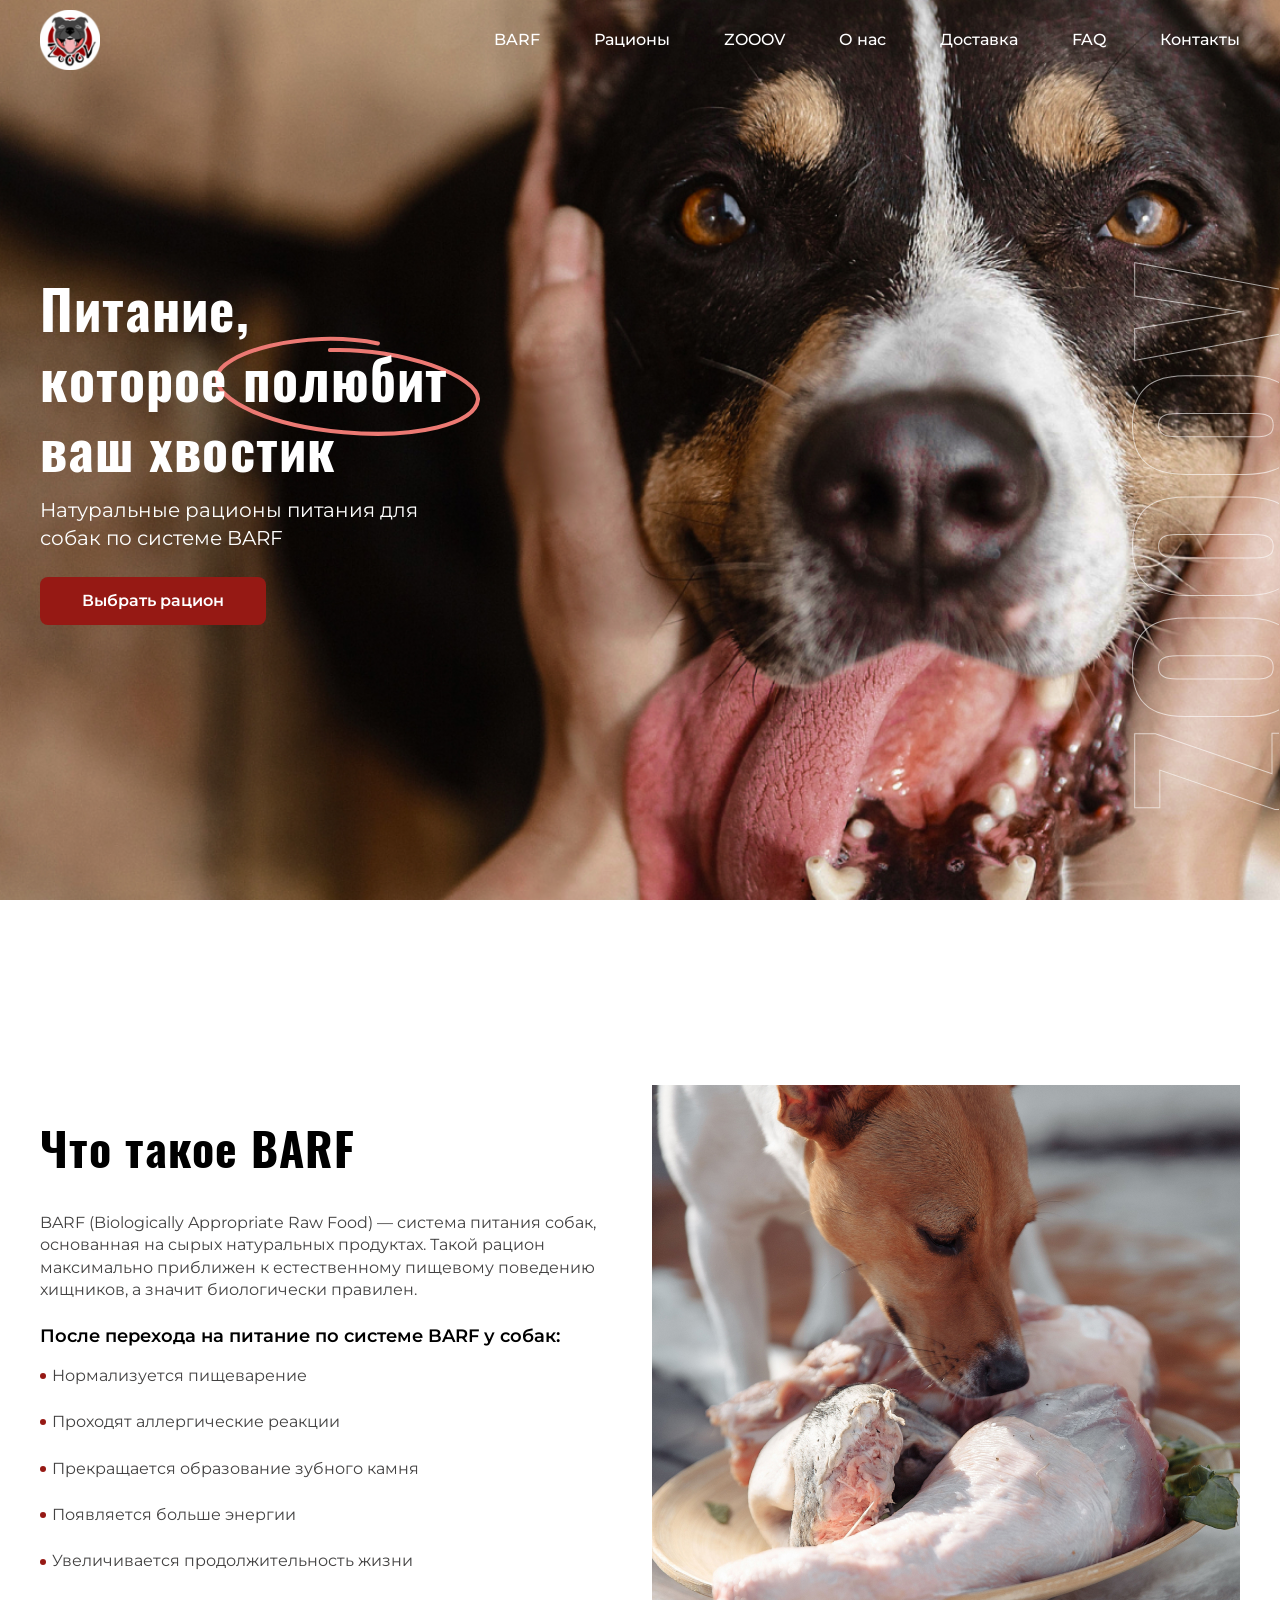
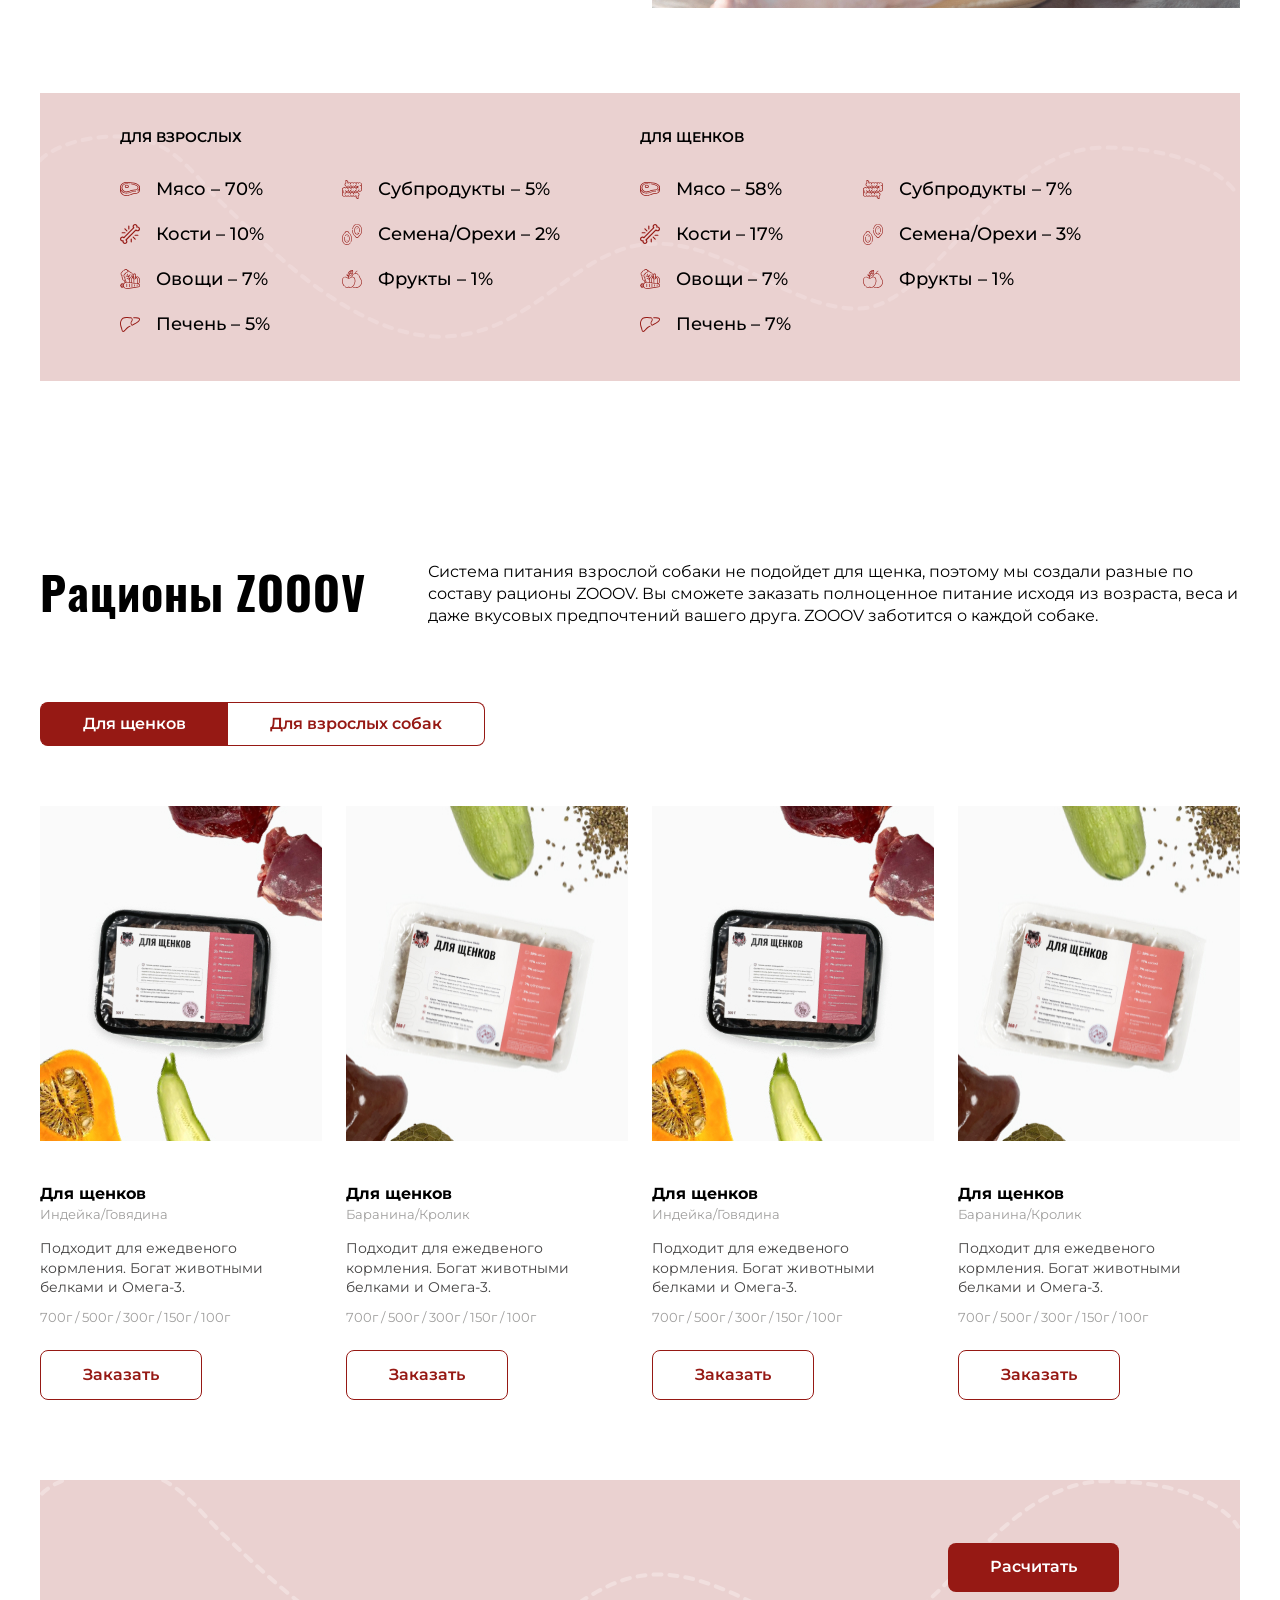
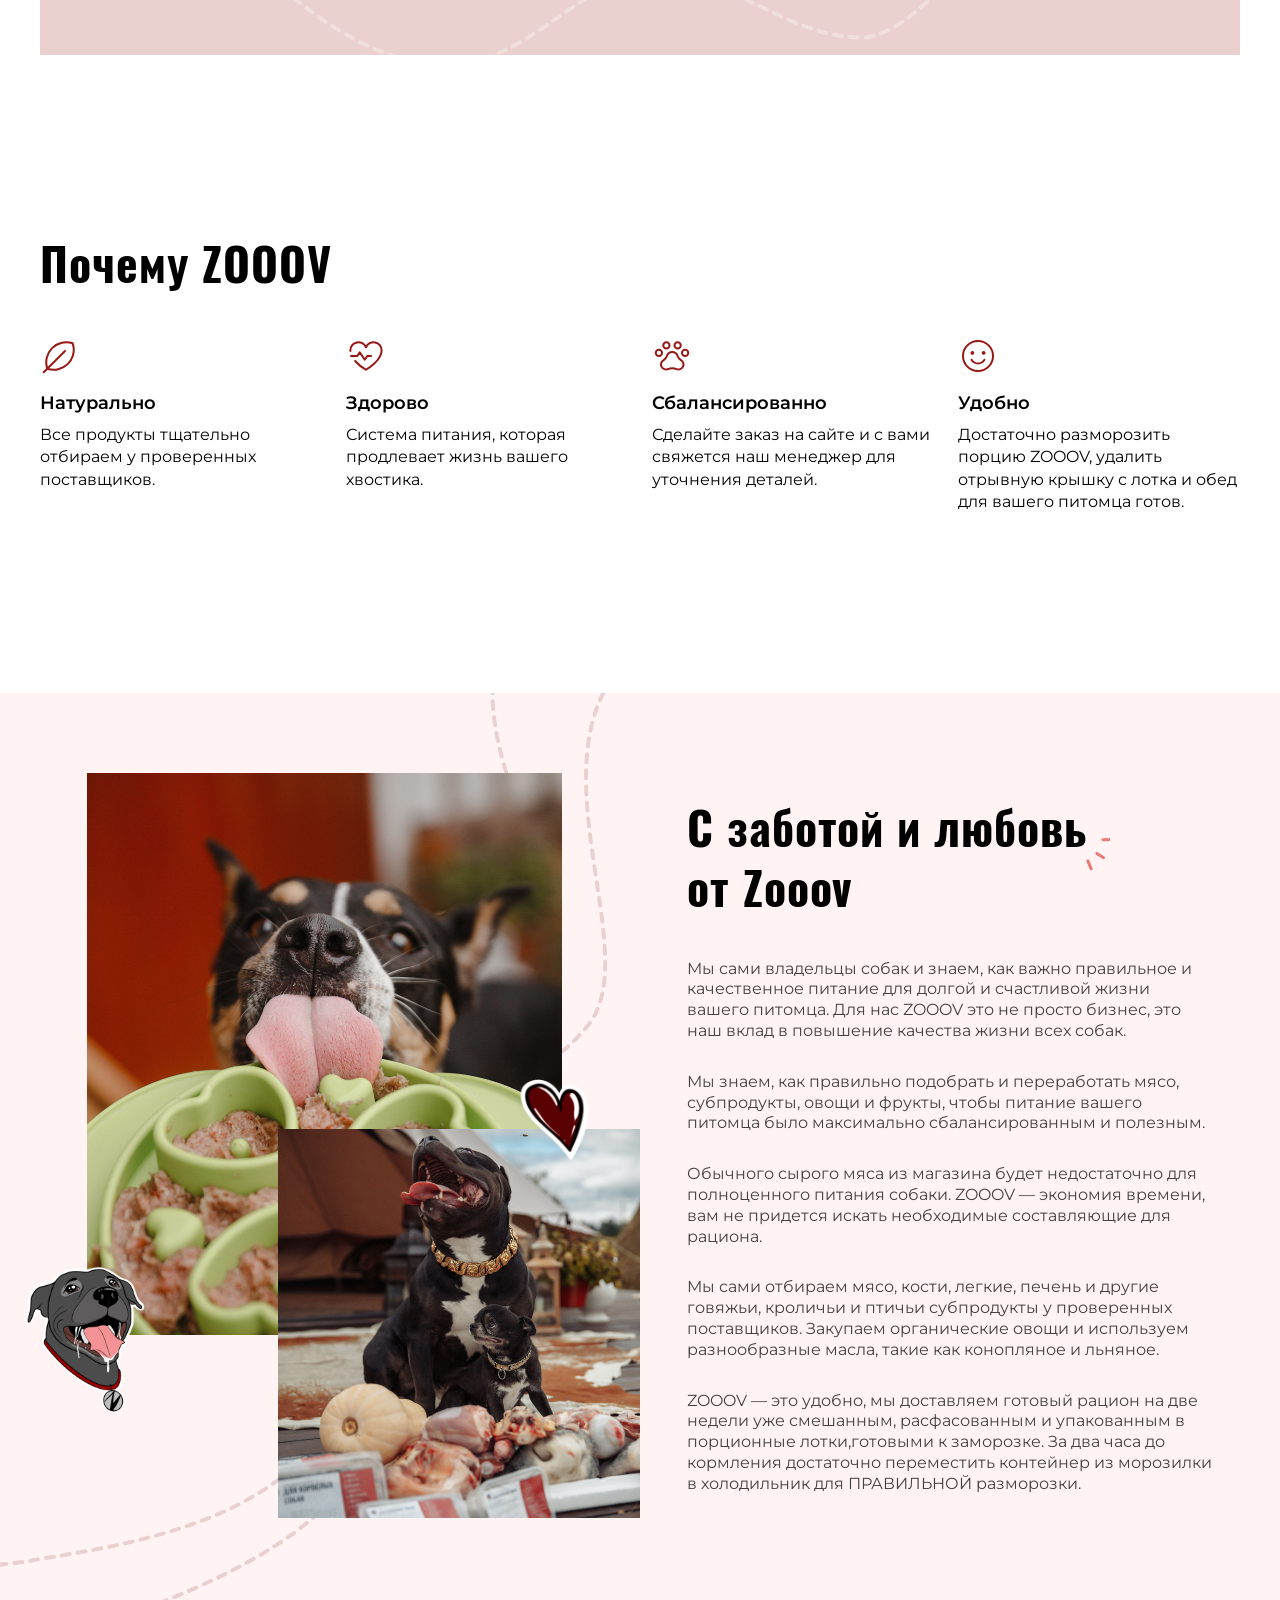
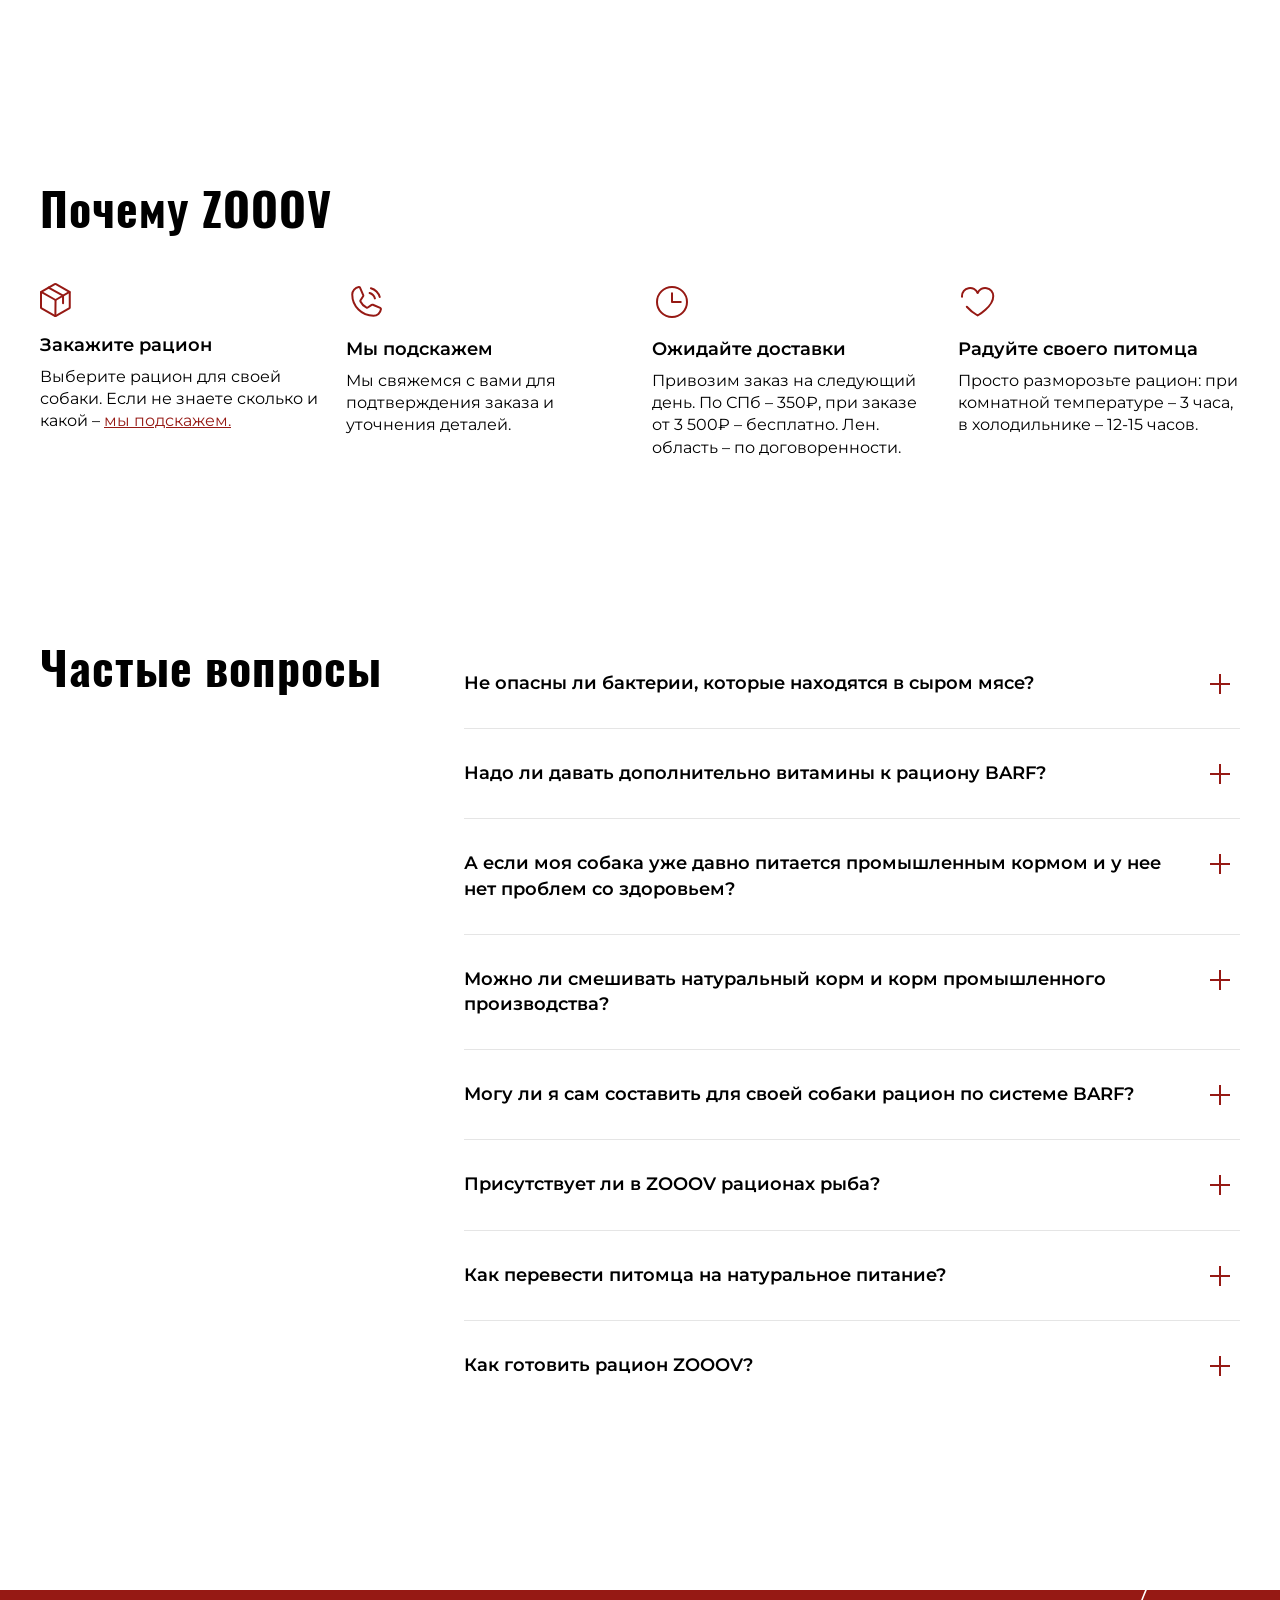
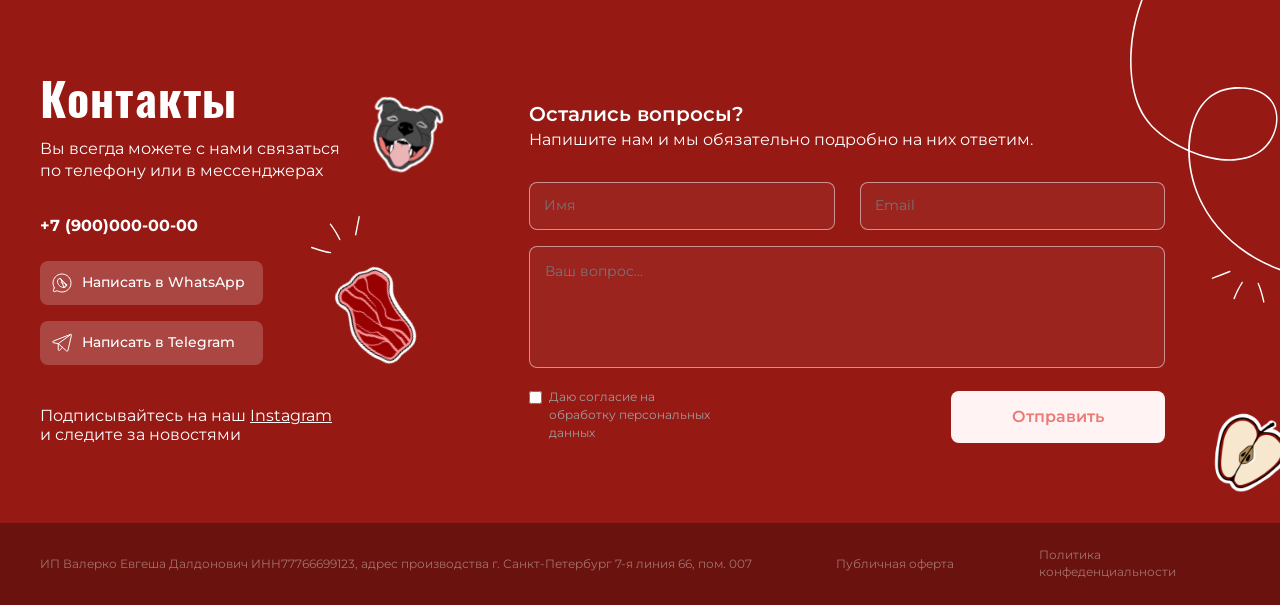
==== commit b64212c8: "site version made with gulp" ====
--- a/index.html
+++ b/index.html
@@ -1,40 +1,41 @@
 <!DOCTYPE html>
 <html lang="ru">
-<head>
-  <meta charset="UTF-8">
-  <meta http-equiv="X-UA-Compatible" content="IE=edge">
-  <meta name="viewport" content="width=device-width, initial-scale=1.0">
-  <title>Title</title>
-  <link rel="preconnect" href="https://fonts.googleapis.com">
-  <link rel="preconnect" href="https://fonts.gstatic.com" crossorigin>
-  <link href="https://fonts.googleapis.com/css2?family=Montserrat:wght@400;500;600;800&display=swap" rel="stylesheet">
-  <link rel="stylesheet" href="css/style.css">
+ <head>
+	<title>ZOOOV</title>
+	<meta charset="UTF-8">
+	<meta name="format-detection" content="telephone=no">
+  <link rel="shortcut icon" href="favicon.ico">
+	<link rel="stylesheet" href="css/style.min.css">
+	<meta name="viewport" content="width=device-width, initial-scale=1.0">
 </head>
+
+
 <body>
   <div class="wrapper">
     <header class="header">
-      <div class="header__wrapper">
-        <div class="header__container">
-          <a href="#" class="logo header__logo"><img src="img/main_logo.svg" alt="logo" class=""></a>
-          <div class="header__menu menu">
-            <nav class="menu__body">
-              <ul class="menu__list">
-                <li class="menu__item"><a href="" class="menu__link">BARF</a></li>
-                <li class="menu__item"><a href="" class="menu__link">Рационы</a></li>
-                <li class="menu__item"><a href="" class="menu__link">ZOOOV</a></li>
-                <li class="menu__item"><a href="" class="menu__link">О нас</a></li>
-                <li class="menu__item"><a href="" class="menu__link">Доставка</a></li>
-                <li class="menu__item"><a href="" class="menu__link">FAQ</a></li>
-                <li class="menu__item"><a href="" class="menu__link">Контакты</a></li>
-              </ul>
-            </nav>
-          </div>
-          <button type="button" class="menu__icon icon-menu"><span></span></button>
-        </div>
-      </div>
-      
-    </header>
-    <main class="main">
+  <div class="header__wrapper">
+    <div class="header__container">
+      <a href="#" class="logo header__logo"><img src="img/main_logo.svg" alt="logo" class=""></a>
+      <div class="header__menu menu">
+        <nav class="menu__body">
+          <ul class="menu__list">
+            <li class="menu__item"><a data-goto=".barf" href="#" class="menu__link">BARF</a></li>
+            <li class="menu__item"><a data-goto=".ration" href="#" class="menu__link">Рационы</a></li>
+            <li class="menu__item"><a data-goto=".why" href="#" class="menu__link">ZOOOV</a></li>
+            <li class="menu__item"><a data-goto=".concern" href="#" class="menu__link">О нас</a></li>
+            <li class="menu__item"><a data-goto=".get" href="#" class="menu__link">Доставка</a></li>
+            <li class="menu__item"><a data-goto=".spoiler" href="#" class="menu__link">FAQ</a></li>
+            <li class="menu__item"><a data-goto=".footer"href="#" class="menu__link">Контакты</a></li>
+          </ul>
+        </nav>
+      </div>
+      <button type="button" class="menu__icon icon-menu"><span></span></button>
+    </div>
+  </div>
+  
+</header>
+
+    <main class="page">
       <section class="main-page">
         <div class="main-page__container">
           <div class="main-page__wrapper">
@@ -44,12 +45,14 @@
           </div>
         </div>
       </section>
-      <section class="barf">
+      <section class="barf _scr-item">
         <div class="barf__container">
           <div class="barf__wrapper wrapper-barf">
             <div class="wrapper-barf__left left-wrapper">
               <h2 class="title left-wrapper__title">Что такое BARF</h2>
-              <div class="left-wrapper__description">BARF (Biologically Appropriate Raw Food) — система питания собак, основанная на сырых натуральных продуктах. Такой рацион максимально приближен к естественному пищевому поведению хищников, а значит биологически правилен. </div>
+              <div class="left-wrapper__description">BARF (Biologically Appropriate Raw Food) — система питания собак,
+                основанная на сырых натуральных продуктах. Такой рацион максимально приближен к естественному пищевому
+                поведению хищников, а значит биологически правилен. </div>
               <h3 class="left-wrapper__subtitle">После перехода на питание по системе BARF у собак:</h3>
               <ul class="left-wrapper__list">
                 <li class="left-wrapper__item">Нормализуется пищеварение</li>
@@ -63,31 +66,50 @@
               <img src="img/barf__img.jpg" alt="barf" class="ridht-wrapper__image">
             </div>
           </div>
-          <div class="barf-list">
-            <div class="barf-list__left ">
-              <div class="barf-list__title">Для взрослых</div>
-              <ul class="barf-list__list">
-                <li class="barf-list__item"><img src="img/icon-barf/meat.svg" alt="Мясо" class="barf-list__item-icon">Мясо – 70%</li>
-                <li class="barf-list__item"><img src="img/icon-barf/bones.svg" alt="Мясо" class="barf-list__item-icon">Кости – 10%</li>
-                <li class="barf-list__item"><img src="img/icon-barf/veg.svg" alt="Мясо" class="barf-list__item-icon">Овощи – 7%</li>
-                <li class="barf-list__item"><img src="img/icon-barf/liver.svg" alt="Мясо" class="barf-list__item-icon">Печень – 5%</li>
-                <li class="barf-list__item"><img src="img/icon-barf/variety.svg" alt="Мясо" class="barf-list__item-icon">Субпродукты – 5%</li>
-                <li class="barf-list__item"><img src="img/icon-barf/nuts.svg" alt="Мясо" class="barf-list__item-icon">Семена/Орехи – 2%</li>
-                <li class="barf-list__item"><img src="img/icon-barf/fruit.svg" alt="Мясо" class="barf-list__item-icon">Фрукты – 1%</li>
-              </ul>
-            </div>
-            <div class="barf-list__right">
-              <div class="barf-list__title">Для щенков</div>
-              <ul class="barf-list__list">
-                <li class="barf-list__item"><img src="img/icon-barf/meat.svg" alt="Мясо" class="barf-list__item-icon">Мясо – 58%</li>
-                <li class="barf-list__item"><img src="img/icon-barf/bones.svg" alt="Мясо" class="barf-list__item-icon">Кости – 17%</li>
-                <li class="barf-list__item"><img src="img/icon-barf/veg.svg" alt="Мясо" class="barf-list__item-icon">Овощи – 7%</li>
-                <li class="barf-list__item"><img src="img/icon-barf/liver.svg" alt="Мясо" class="barf-list__item-icon">Печень – 7%</li>
-                <li class="barf-list__item"><img src="img/icon-barf/variety.svg" alt="Мясо" class="barf-list__item-icon">Субпродукты – 7%</li>
-                <li class="barf-list__item"><img src="img/icon-barf/nuts.svg" alt="Мясо" class="barf-list__item-icon">Семена/Орехи – 3%</li>
-                <li class="barf-list__item"><img src="img/icon-barf/fruit.svg" alt="Мясо" class="barf-list__item-icon">Фрукты – 1%</li>
-              </ul>
-            </div>
+
+          <div class="barf-list swiper">
+            <div class="barf-list__wrapper swiper-wrapper">
+              <div class="barf-list__left barf-list__slide swiper-slide">
+                <div class="barf-list__title">Для взрослых</div>
+                <ul class="barf-list__list">
+                  <li class="barf-list__item"><img src="img/icon-barf/meat.svg" alt="Мясо"
+                      class="barf-list__item-icon">Мясо – 70%</li>
+                  <li class="barf-list__item"><img src="img/icon-barf/bones.svg" alt="Мясо"
+                      class="barf-list__item-icon">Кости – 10%</li>
+                  <li class="barf-list__item"><img src="img/icon-barf/veg.svg" alt="Мясо"
+                      class="barf-list__item-icon">Овощи – 7%</li>
+                  <li class="barf-list__item"><img src="img/icon-barf/liver.svg" alt="Мясо"
+                      class="barf-list__item-icon">Печень – 5%</li>
+                  <li class="barf-list__item"><img src="img/icon-barf/variety.svg" alt="Мясо"
+                      class="barf-list__item-icon">Субпродукты – 5%</li>
+                  <li class="barf-list__item"><img src="img/icon-barf/nuts.svg" alt="Мясо"
+                      class="barf-list__item-icon">Семена/Орехи – 2%</li>
+                  <li class="barf-list__item"><img src="img/icon-barf/fruit.svg" alt="Мясо"
+                      class="barf-list__item-icon">Фрукты – 1%</li>
+                </ul>
+              </div>
+              <div class="barf-list__right barf-list__slide swiper-slide">
+                <div class="barf-list__title">Для щенков</div>
+                <ul class="barf-list__list">
+                  <li class="barf-list__item"><img src="img/icon-barf/meat.svg" alt="Мясо"
+                      class="barf-list__item-icon">Мясо – 58%</li>
+                  <li class="barf-list__item"><img src="img/icon-barf/bones.svg" alt="Мясо"
+                      class="barf-list__item-icon">Кости – 17%</li>
+                  <li class="barf-list__item"><img src="img/icon-barf/veg.svg" alt="Мясо"
+                      class="barf-list__item-icon">Овощи – 7%</li>
+                  <li class="barf-list__item"><img src="img/icon-barf/liver.svg" alt="Мясо"
+                      class="barf-list__item-icon">Печень – 7%</li>
+                  <li class="barf-list__item"><img src="img/icon-barf/variety.svg" alt="Мясо"
+                      class="barf-list__item-icon">Субпродукты – 7%</li>
+                  <li class="barf-list__item"><img src="img/icon-barf/nuts.svg" alt="Мясо"
+                      class="barf-list__item-icon">Семена/Орехи – 3%</li>
+                  <li class="barf-list__item"><img src="img/icon-barf/fruit.svg" alt="Мясо"
+                      class="barf-list__item-icon">Фрукты – 1%</li>
+                </ul>
+              </div>
+            </div>
+            <!-- Если нужна пагинация -->
+            <div class="swiper-pagination"></div>
           </div>
         </div>
       </section>
@@ -95,64 +117,146 @@
         <div class="ration__container">
           <div class="ration__title-group title-group">
             <h2 class="title-group__title title">Рационы ZOOOV</h2>
-            <div class="title-group__description">Система питания взрослой собаки не подойдет для щенка, поэтому мы создали разные
-              по составу рационы ZOOOV. Вы сможете заказать полноценное питание исходя из возраста, веса и даже вкусовых предпочтений вашего друга. ZOOOV  заботится о каждой собаке.</div>
-          </div>
-          <div class="ration__tabs-title title-tabs">
-            <button class="title-tabs__title">Для щенков</button>
-            <button class="title-tabs__title">Для взрослых собак</button>
-          </div>
-          <div class="ration__cards cards-ration">
-            <div class="cards-ration__card card-ration">
-              <div class="card-ration__image">
-                <img src="img/card-image/1.jpg" alt="">
-              </div>
-              <div class="card-ration__title">Для взрослых собак </div>
-              <div class="card-ration__subtitle">Индейка/Говядина</div>
-              <div class="card-ration__description">Подходит для ежедвеного кормления. Богат животными белками и Омега-3.</div>
-              <div class="card-ration__subdescription">700г / 500г / 300г / 150г / 100г</div>
-              <button class="card-ration__button button button--transparent">Заказать</button>
-            </div>
-
-            <div class="cards-ration__card card-ration">
-              <div class="card-ration__image">
-                <img src="img/card-image/2.jpg" alt="">
-              </div>
-              <div class="card-ration__title">Для щенков</div>
-              <div class="card-ration__subtitle">Индейка/Говядина</div>
-              <div class="card-ration__description">Подходит для ежедвеного кормления. Богат животными белками и Омега-3.</div>
-              <div class="card-ration__subdescription">700г / 500г / 300г / 150г / 100г</div>
-              <button class="card-ration__button button button--transparent">Заказать</button>
-            </div>
-
-            <div class="cards-ration__card card-ration">
-              <div class="card-ration__image">
-                <img src="img/card-image/3.jpg" alt="">
-              </div>
-              <div class="card-ration__title">Для взрослых собак</div>
-              <div class="card-ration__subtitle">Баранина/Кролик</div>
-              <div class="card-ration__description">Подходит для ежедвеного кормления. Богат животными белками и Омега-3.</div>
-              <div class="card-ration__subdescription">700г / 500г / 300г / 150г / 100г</div>
-              <button class="card-ration__button button button--transparent">Заказать</button>
-            </div>
-
-            <div class="cards-ration__card card-ration">
-              <div class="card-ration__image">
-                <img src="img/card-image/4.jpg" alt="">
-              </div>
-              <div class="card-ration__title">Для щенков</div>
-              <div class="card-ration__subtitle">Баранина/Кролик</div>
-              <div class="card-ration__description">Подходит для ежедвеного кормления. Богат животными белками и Омега-3.</div>
-              <div class="card-ration__subdescription">700г / 500г / 300г / 150г / 100г</div>
-              <button class="card-ration__button button button--transparent">Заказать</button>
-            </div>
-          </div>
-          <div class="ration__calculate">
-            <button class="button button--red">Расчитать</button>
-          </div>
-        </div>
+            <div class="title-group__description">Система питания взрослой собаки не подойдет для щенка, поэтому мы
+              создали разные
+              по составу рационы ZOOOV. Вы сможете заказать полноценное питание исходя из возраста, веса и даже вкусовых
+              предпочтений вашего друга. ZOOOV заботится о каждой собаке.</div>
+          </div>
+
+          <!-- =========================== TABS =========================== -->
+
+
+          <div data-tabs class="ration-tabs tabs _scr-item">
+            <nav class="ration-tabs__navigation">
+              <button class="ration-tabs__title ration-tabs__title-left button _tabs-item _tab-active" type="button">Для
+                щенков</button>
+              <button class="ration-tabs__title ration-tabs__title-right button _tabs-item" type="button">Для взрослых
+                собак</button>
+            </nav>
+            <div class="ration-tabs__content cards-ration">
+              <div class="ration-slider swiper">
+                <div class="cards-ration__body _tabs-block _tab-active ration-slider__wrapper swiper-wrapper">
+                  <div class="card-ration cards-ration__card ration-slider__slide swiper-slide">
+                    <div class="card-ration__image">
+                      <a href="#popup-ration" class="_popup-link">
+                        <img src="img/card-image/2.jpg" alt="">
+                      </a>
+                    </div>
+                    <div class="card-ration__title">Для щенков</div>
+                    <div class="card-ration__subtitle">Индейка/Говядина</div>
+                    <div class="card-ration__description">Подходит для ежедвеного кормления. Богат животными белками и
+                      Омега-3.</div>
+                    <div class="card-ration__subdescription">700г / 500г / 300г / 150г / 100г</div>
+                    <a class="_popup-link button card-ration__button button--transparent" href="#popup-order">Заказать</a> 
+                  </div>
+                  <div class="card-ration cards-ration__card ration-slider__slide swiper-slide">
+                    <div class="card-ration__image">
+                      <img src="img/card-image/4.jpg" alt="">
+                    </div>
+                    <div class="card-ration__title">Для щенков</div>
+                    <div class="card-ration__subtitle">Баранина/Кролик</div>
+                    <div class="card-ration__description">Подходит для ежедвеного кормления. Богат животными белками и
+                      Омега-3.</div>
+                    <div class="card-ration__subdescription">700г / 500г / 300г / 150г / 100г</div>
+                    <a class="button card-ration__button button--transparent" href="#">Заказать</a>
+                  </div>
+                  <div class="card-ration cards-ration__card ration-slider__slide swiper-slide">
+                    <div class="card-ration__image">
+                      <img src="img/card-image/2.jpg" alt="">
+                    </div>
+                    <div class="card-ration__title">Для щенков</div>
+                    <div class="card-ration__subtitle">Индейка/Говядина</div>
+                    <div class="card-ration__description">Подходит для ежедвеного кормления. Богат животными белками и
+                      Омега-3.</div>
+                    <div class="card-ration__subdescription">700г / 500г / 300г / 150г / 100г</div>
+                    <a class="button card-ration__button button--transparent" href="#">Заказать</a>
+                  </div>
+                  <div class="card-ration cards-ration__card ration-slider__slide swiper-slide">
+                    <div class="card-ration__image">
+                      <img src="img/card-image/4.jpg" alt="">
+                    </div>
+                    <div class="card-ration__title">Для щенков</div>
+                    <div class="card-ration__subtitle">Баранина/Кролик</div>
+                    <div class="card-ration__description">Подходит для ежедвеного кормления. Богат животными белками и
+                      Омега-3.</div>
+                    <div class="card-ration__subdescription">700г / 500г / 300г / 150г / 100г</div>
+                    <a class="button card-ration__button button--transparent" href="#">Заказать</a>
+                  </div>
+                </div>
+                <!-- Если нужна пагинация -->
+                <div class="swiper-pagination"></div>
+              </div>
+
+              <div class="ration-slider swiper">
+                <div class="cards-ration__body _tabs-block ration-slider__wrapper swiper-wrapper">
+                  <div class="card-ration cards-ration__card ration-slider__slide swiper-slide">
+                    <div class="card-ration__image">
+                      <img src="img/card-image/1.jpg" alt="">
+                    </div>
+                    <div class="card-ration__title">Для взрослых собак </div>
+                    <div class="card-ration__subtitle">Индейка/Говядина</div>
+                    <div class="card-ration__description">Подходит для ежедвеного кормления. Богат животными белками и
+                      Омега-3.</div>
+                    <div class="card-ration__subdescription">700г / 500г / 300г / 150г / 100г</div>
+                    <a class="button card-ration__button button--transparent" href="#">Заказать</a>
+                  </div>
+                  <div class="card-ration cards-ration__card ration-slider__slide swiper-slide">
+                    <div class="card-ration__image">
+                      <img src="img/card-image/3.jpg" alt="">
+                    </div>
+                    <div class="card-ration__title">Для взрослых собак</div>
+                    <div class="card-ration__subtitle">Баранина/Кролик</div>
+                    <div class="card-ration__description">Подходит для ежедвеного кормления. Богат животными белками и
+                      Омега-3.</div>
+                    <div class="card-ration__subdescription">700г / 500г / 300г / 150г / 100г</div>
+                    <a class="button card-ration__button button--transparent" href="#">Заказать</a>
+                  </div>
+                  <div class="card-ration cards-ration__card ration-slider__slide swiper-slide">
+                    <div class="card-ration__image">
+                      <img src="img/card-image/1.jpg" alt="">
+                    </div>
+                    <div class="card-ration__title">Для взрослых собак </div>
+                    <div class="card-ration__subtitle">Индейка/Говядина</div>
+                    <div class="card-ration__description">Подходит для ежедвеного кормления. Богат животными белками и
+                      Омега-3.</div>
+                    <div class="card-ration__subdescription">700г / 500г / 300г / 150г / 100г</div>
+                    <a class="button card-ration__button button--transparent" href="#">Заказать</a>
+                  </div>
+                  <div class="card-ration cards-ration__card ration-slider__slider swiper-slide">
+                    <div class="card-ration__image">
+                      <img src="img/card-image/3.jpg" alt="">
+                    </div>
+                    <div class="card-ration__title">Для взрослых собак</div>
+                    <div class="card-ration__subtitle">Баранина/Кролик</div>
+                    <div class="card-ration__description">Подходит для ежедвеного кормления. Богат животными белками и
+                      Омега-3.</div>
+                    <div class="card-ration__subdescription">700г / 500г / 300г / 150г / 100г</div>
+                    <a class="button card-ration__button button--transparent" href="#">Заказать</a>
+                  </div>
+                </div>
+                <!-- Если нужна пагинация -->
+                <div class="swiper-pagination"></div>
+              </div>
+
+            </div>
+
+
+
+
+
+            <!-- ===========================  =========================== -->
+
+            <div class="ration-calculate">
+              <div class="ration-calculate__title">Рассчитаем в каком количестве нужно кормить вашего питомца рационами
+                Zooov</div>
+
+              <a type="submit" href="#popup-calculate" class="_popup-link button button--red ration-calculate__button">Расчитать</a>
+            </div>
+          </div>
       </section>
-      <section class="why">
+      <!-- =========================== WHY =========================== -->
+
+      <section class="why _scr-item">
         <div class="why__container">
           <h2 class="title why__title">Почему ZOOOV</h2>
           <div class="why__responses responses-cards">
@@ -166,25 +270,26 @@
               <div class="response-card__title">Здорово</div>
               <div class="response-card__descriptions">Система питания, которая продлевает жизнь
                 вашего хвостика.
-                </div>
+              </div>
             </div>
             <div class="response-card">
               <img src="img/response/balans.svg" alt="" class="response-card__image"></img>
               <div class="response-card__title">Сбалансированно</div>
               <div class="response-card__descriptions">Сделайте заказ на сайте
-                и с вами свяжется  наш менеджер для уточнения деталей.</div>
+                и с вами свяжется наш менеджер для уточнения деталей.</div>
             </div>
             <div class="response-card">
               <img src="img/response/smiley.svg" alt="" class="response-card__image"></img>
               <div class="response-card__title">Удобно</div>
-              <div class="response-card__descriptions">Достаточно разморозить порцию ZOOOV,  удалить отрывную крышку с лотка и обед для вашего питомца готов.</div>
-            </div>
-          </div>
-          
-        </div>
-        
+              <div class="response-card__descriptions">Достаточно разморозить порцию ZOOOV, удалить отрывную крышку с
+                лотка и обед для вашего питомца готов.</div>
+            </div>
+          </div>
+        </div>
       </section>
-      <section class="concern">
+      <!-- ===========================  =========================== -->
+
+      <section class="concern _scr-item">
         <div class="concern__container">
           <div class="concern-block">
             <div class="concern-block__left">
@@ -194,90 +299,123 @@
             <div class="concern-block__right">
               <h2 class="title concern-block__title">С заботой и любовь от Zooov</h2>
               <div class="concern-block__description">
-                <p class="">Мы сами владельцы собак и знаем, как важно правильное и качественное питание для долгой и счастливой жизни вашего питомца. Для нас ZOOOV это не просто бизнес, это наш вклад в повышение качества жизни всех собак.</p>
-                <p class="">Мы знаем, как правильно подобрать и переработать мясо, субпродукты, овощи и фрукты, чтобы питание вашего питомца было максимально сбалансированным и полезным. </p>
-                <p class="">Обычного сырого мяса из магазина будет недостаточно для полноценного питания собаки. ZOOOV — экономия времени, вам не придется искать необходимые составляющие для рациона.</p>
+                <p class="">Мы сами владельцы собак и знаем, как важно правильное и качественное питание для долгой и
+                  счастливой жизни вашего питомца. Для нас ZOOOV это не просто бизнес, это наш вклад в повышение
+                  качества жизни всех собак.</p>
+                <p class="">Мы знаем, как правильно подобрать и переработать мясо, субпродукты, овощи и фрукты, чтобы
+                  питание вашего питомца было максимально сбалансированным и полезным. </p>
+                <p class="">Обычного сырого мяса из магазина будет недостаточно для полноценного питания собаки. ZOOOV —
+                  экономия времени, вам не придется искать необходимые составляющие для рациона.</p>
                 <p class="">
-                  Мы сами отбираем мясо, кости, легкие, печень и другие говяжьи, кроличьи и птичьи субпродукты у проверенных поставщиков. Закупаем органические овощи и используем разнообразные масла, такие как конопляное и льняное.
+                  Мы сами отбираем мясо, кости, легкие, печень и другие говяжьи, кроличьи и птичьи субпродукты у
+                  проверенных поставщиков. Закупаем органические овощи и используем разнообразные масла, такие как
+                  конопляное и льняное.
                 </p>
-                <p>ZOOOV — это удобно, мы доставляем готовый рацион на две недели уже смешанным, расфасованным и упакованным в порционные лотки,готовыми к заморозке. За два часа до кормления достаточно переместить контейнер из морозилки в холодильник для ПРАВИЛЬНОЙ разморозки.</p>
-              </div>
-
-            </div>
-            
-          </div>
-          
-        </div>
-        
+                <p>ZOOOV — это удобно, мы доставляем готовый рацион на две недели уже смешанным, расфасованным и
+                  упакованным в порционные лотки,готовыми к заморозке. За два часа до кормления достаточно переместить
+                  контейнер из морозилки в холодильник для ПРАВИЛЬНОЙ разморозки.</p>
+              </div>
+            </div>
+          </div>
+        </div>
       </section>
-      <section class="get">
+        <!-- =========================== GET =========================== -->
+      <section class="get _scr-item">
         <div class="get__container">
           <h2 class="title get__title">Почему ZOOOV</h2>
           <div class="get__responses responses-cards">
             <div class="response-card">
-              <img src="img/response/natural.svg" alt="" class="response-card__image"></img>
-              <div class="response-card__title">Натурально</div>
-              <div class="response-card__descriptions">Все продукты тщательно отбираем у проверенных поставщиков.</div>
-            </div>
-            <div class="response-card">
-              <img src="img/response/heart.svg" alt="" class="response-card__image"></img>
-              <div class="response-card__title">Здорово</div>
-              <div class="response-card__descriptions">Система питания, которая продлевает жизнь
-                вашего хвостика.
-                </div>
-            </div>
-            <div class="response-card">
-              <img src="img/response/balans.svg" alt="" class="response-card__image"></img>
-              <div class="response-card__title">Сбалансированно</div>
-              <div class="response-card__descriptions">Сделайте заказ на сайте
-                и с вами свяжется  наш менеджер для уточнения деталей.</div>
-            </div>
-            <div class="response-card">
-              <img src="img/response/smiley.svg" alt="" class="response-card__image"></img>
-              <div class="response-card__title">Удобно</div>
-              <div class="response-card__descriptions">Достаточно разморозить порцию ZOOOV,  удалить отрывную крышку с лотка и обед для вашего питомца готов.</div>
+              <img src="img/get/box.svg" alt="" class="response-card__image"></img>
+              <div class="response-card__title">Закажите рацион</div>
+              <div class="response-card__descriptions">Выберите рацион для своей собаки. Если не знаете сколько
+                и какой – <a href="#">мы подскажем.</a></div>
+            </div>
+            <div class="response-card">
+              <img src="img/get/phone.svg" alt="" class="response-card__image"></img>
+              <div class="response-card__title">Мы подскажем</div>
+              <div class="response-card__descriptions">Мы свяжемся с вами для подтверждения заказа
+                и уточнения деталей.
+              </div>
+            </div>
+            <div class="response-card">
+              <img src="img/get/clock.svg" alt="" class="response-card__image"></img>
+              <div class="response-card__title">Ожидайте доставки</div>
+              <div class="response-card__descriptions">Привозим заказ на следующий день. По СПб – 350₽, при заказе от 3
+                500₽ – бесплатно. Лен. область – по договоренности.</div>
+            </div>
+            <div class="response-card">
+              <img src="img/get/hart.svg" alt="" class="response-card__image"></img>
+              <div class="response-card__title">Радуйте своего питомца</div>
+              <div class="response-card__descriptions">Просто разморозьте рацион: при комнатной температуре – 3 часа, в
+                холодильнике – 12-15 часов.</div>
             </div>
           </div>
         </div>
       </section>
-      <section class="spoiler">
+      <!-- =========================== SPOLLER =========================== -->
+
+      <section class="spoiler _scr-item">
         <div class="spoiler__container">
           <div class="spoiler-block">
             <div class="spoiler-block__left">
               <h2 class="title spoiler-block__title">Частые вопросы</h2>
             </div>
-            <div class="spoiler-block__right">
-              <div class="spoiler-block__item">
-                <button class="spoiler-block__button" data-spoller type="button" tabindex="-1">Не опасны ли бактерии, которые находятся в сыром мясе?</button>
-                <div class="spoiler-block__text hidden">У здоровых собак отличная иммунная система, готовая ко всем видам бактерий. Рацион BARF как раз укрепит иммунитет вашей собаки и защитит ее от влияния бактерий, которые находятся на улице или даже в вашем доме.</div>
-              </div>
-              <div class="spoiler-block__item">
-                <button class="spoiler-block__button" data-spoller type="button">Надо ли давать дополнительно витамины к рациону BARF?</button>
-                <div class="spoiler-block__text hidden">У здоровых собак отличная иммунная система, готовая ко всем видам бактерий. Рацион BARF как раз укрепит иммунитет вашей собаки и защитит ее от влияния бактерий, которые находятся на улице или даже в вашем доме.</div>
-              </div>
-              <div class="spoiler-block__item">
-                <button class="spoiler-block__button" data-spoller type="button">А если моя собака уже давно питается промышленным кормом и у нее нет проблем со здоровьем?</button>
-                <div class="spoiler-block__text hidden">У здоровых собак отличная иммунная система, готовая ко всем видам бактерий. Рацион BARF как раз укрепит иммунитет вашей собаки и защитит ее от влияния бактерий, которые находятся на улице или даже в вашем доме.</div>
-              </div>
-              <div class="spoiler-block__item">
-                <button class="spoiler-block__button" data-spoller type="button">Можно ли смешивать натуральный корм и корм промышленного производства?</button>
-                <div class="spoiler-block__text hidden">У здоровых собак отличная иммунная система, готовая ко всем видам бактерий. Рацион BARF как раз укрепит иммунитет вашей собаки и защитит ее от влияния бактерий, которые находятся на улице или даже в вашем доме.</div>
-              </div>
-              <div class="spoiler-block__item">
-                <button class="spoiler-block__button" data-spoller type="button">Могу ли я сам составить для своей собаки рацион по системе BARF?</button>
-                <div class="spoiler-block__text hidden">У здоровых собак отличная иммунная система, готовая ко всем видам бактерий. Рацион BARF как раз укрепит иммунитет вашей собаки и защитит ее от влияния бактерий, которые находятся на улице или даже в вашем доме.</div>
-              </div>
-              <div class="spoiler-block__item">
-                <button class="spoiler-block__button" data-spoller type="button">Присутствует ли в ZOOOV рационах рыба?</button>
-                <div class="spoiler-block__text hidden">У здоровых собак отличная иммунная система, готовая ко всем видам бактерий. Рацион BARF как раз укрепит иммунитет вашей собаки и защитит ее от влияния бактерий, которые находятся на улице или даже в вашем доме.</div>
-              </div>
-              <div class="spoiler-block__item">
-                <button class="spoiler-block__button" data-spoller type="button">Как перевести питомца на натуральное питание?</button>
-                <div class="spoiler-block__text hidden">У здоровых собак отличная иммунная система, готовая ко всем видам бактерий. Рацион BARF как раз укрепит иммунитет вашей собаки и защитит ее от влияния бактерий, которые находятся на улице или даже в вашем доме.</div>
-              </div>
-              <div class="spoiler-block__item">
-                <button class="spoiler-block__button" data-spoller type="button">Как готовить рацион ZOOOV?</button>
-                <div class="spoiler-block__text hidden">У здоровых собак отличная иммунная система, готовая ко всем видам бактерий. Рацион BARF как раз укрепит иммунитет вашей собаки и защитит ее от влияния бактерий, которые находятся на улице или даже в вашем доме.</div>
+            <div data-spollers class="spoiler-block__right spollers">
+              <div class="spoiler-block__item spollers__item">
+                <button class="spoiler-block__button spollers__title" data-spoller type="button" tabindex="-1">Не опасны
+                  ли бактерии, которые находятся в сыром мясе?</button>
+                <div class="spoiler-block__text spollers__body">У здоровых собак отличная иммунная система, готовая ко
+                  всем видам бактерий. Рацион BARF как раз укрепит иммунитет вашей собаки и защитит ее от влияния
+                  бактерий, которые находятся на улице или даже в вашем доме.</div>
+              </div>
+              <div class="spoiler-block__item spollers__item">
+                <button class="spoiler-block__button spollers__title" data-spoller type="button">Надо ли давать
+                  дополнительно витамины к рациону BARF?</button>
+                <div class="spoiler-block__text spollers__body">У здоровых собак отличная иммунная система, готовая ко
+                  всем видам бактерий. Рацион BARF как раз укрепит иммунитет вашей собаки и защитит ее от влияния
+                  бактерий, которые находятся на улице или даже в вашем доме.</div>
+              </div>
+              <div class="spoiler-block__item spollers__item">
+                <button class="spoiler-block__button spollers__title" data-spoller type="button">А если моя собака уже
+                  давно питается промышленным кормом и у нее нет проблем со здоровьем?</button>
+                <div class="spoiler-block__text spollers__body">У здоровых собак отличная иммунная система, готовая ко
+                  всем видам бактерий. Рацион BARF как раз укрепит иммунитет вашей собаки и защитит ее от влияния
+                  бактерий, которые находятся на улице или даже в вашем доме.</div>
+              </div>
+              <div class="spoiler-block__item spollers__item">
+                <button class="spoiler-block__button spollers__title" data-spoller type="button">Можно ли смешивать
+                  натуральный корм и корм промышленного производства?</button>
+                <div class="spoiler-block__text spollers__body">У здоровых собак отличная иммунная система, готовая ко
+                  всем видам бактерий. Рацион BARF как раз укрепит иммунитет вашей собаки и защитит ее от влияния
+                  бактерий, которые находятся на улице или даже в вашем доме.</div>
+              </div>
+              <div class="spoiler-block__item spollers__item spollers__title">
+                <button class="spoiler-block__button" data-spoller type="button">Могу ли я сам составить для своей
+                  собаки рацион по системе BARF?</button>
+                <div class="spoiler-block__text spollers__body">У здоровых собак отличная иммунная система, готовая ко
+                  всем видам бактерий. Рацион BARF как раз укрепит иммунитет вашей собаки и защитит ее от влияния
+                  бактерий, которые находятся на улице или даже в вашем доме.</div>
+              </div>
+              <div class="spoiler-block__item spollers__item">
+                <button class="spoiler-block__button spollers__title" data-spoller type="button">Присутствует ли в ZOOOV
+                  рационах рыба?</button>
+                <div class="spoiler-block__text spollers__body">У здоровых собак отличная иммунная система, готовая ко
+                  всем видам бактерий. Рацион BARF как раз укрепит иммунитет вашей собаки и защитит ее от влияния
+                  бактерий, которые находятся на улице или даже в вашем доме.</div>
+              </div>
+              <div class="spoiler-block__item spollers__item">
+                <button class="spoiler-block__button spollers__title" data-spoller type="button">Как перевести питомца
+                  на натуральное питание?</button>
+                <div class="spoiler-block__text spollers__body">У здоровых собак отличная иммунная система, готовая ко
+                  всем видам бактерий. Рацион BARF как раз укрепит иммунитет вашей собаки и защитит ее от влияния
+                  бактерий, которые находятся на улице или даже в вашем доме.</div>
+              </div>
+              <div class="spoiler-block__item spollers__item">
+                <button class="spoiler-block__button spollers__title" data-spoller type="button">Как готовить рацион
+                  ZOOOV?</button>
+                <div class="spoiler-block__text spollers__body">У здоровых собак отличная иммунная система, готовая ко
+                  всем видам бактерий. Рацион BARF как раз укрепит иммунитет вашей собаки и защитит ее от влияния
+                  бактерий, которые находятся на улице или даже в вашем доме.</div>
               </div>
             </div>
           </div>
@@ -285,48 +423,237 @@
       </section>
     </main>
     <footer class="footer">
-      <div class="footer__container">
-        <div class="footer__wrapper">
-          <div class="footer-contacts">
-            <h2 class="title title--footer footer-contacts__title">Контакты</h2>
-            <div class="footer-contacts__subtitle">Вы всегда можете с нами связаться
-              по телефону или в мессенджерах</div>
-            <a href="tel:+79000000000" class="footer__phone">+7 (900)000-00-00</a>
-            <div class="footer__button-group">
-              <button class="button button--messenger footer__button"><img src="img/whatsapp_logo.svg" alt="WhatsApp"> Написать в WhatsApp</button>
-              <button class="button button--messenger footer__button"><img src="img/telegra_logo.svg" alt="Telegram"> Написать в Telegram</button>
-            </div>
-            <div class="footer__subtitle footer__subtitle--instagram">
-              Подписывайтесь на наш <a href="#" class="footer__instagram">Instagram</a> и следите за новостями
-            </div>
-          </div>
-          <div class="footer-question">
-            <div class="footer-question__title">Остались вопросы?</div>
-            <div class="footer__subtitle footer-question__subtitle">Напишите нам и мы обязательно подробно на них ответим.</div>
-            <form action="" class="footer-question__form form">
-              <input type="text" class="form__input" placeholder="Имя">
-              <input type="text" class="form__input" placeholder=" Email">
-              <textarea name="" id="" class="form__textarea" placeholder="Ваш вопрос..."></textarea>
-              <input type="checkbox" class="form__checkbox">
-              <p>Даю согласие на обработку
-                персональных данных</p>
-              <button type="button" class="button button--send form__button">Отправить</button>
-            </form>
-          </div>
-        </div>
-      </div>
-      <div class="footer__privacy policy">
-        <div class="policy__container">
-          <div class="policy__information">ИП Валерко Евгеша Далдонович ИНН77766699123, адрес производства г. Санкт-Петербург 7-я линия 66, пом. 007</div>
-          <a href="#" class="policy__public-offer">Публичная оферта</a>
-          <a href="#" class="policy__privacy-policy">Политика конфеденциальности</a>
-        </div>
-
-      </div>
-    </footer>
-
+  <div class="footer__container">
+    <div class="footer__wrapper">
+      <div class="footer-contacts">
+        <h2 class="title title--footer footer-contacts__title">Контакты</h2>
+        <div class="footer-contacts__subtitle">Вы всегда можете с нами связаться
+          по телефону или в мессенджерах</div>
+        <a href="tel:+79000000000" class="footer__phone">+7 (900)000-00-00</a>
+        <div class="footer__button-group">
+          <button class="button button--messenger footer__button"><img src="img/whatsapp_logo.svg" alt="WhatsApp"> Написать в WhatsApp</button>
+          <button class="button button--messenger footer__button"><img src="img/telegra_logo.svg" alt="Telegram"> Написать в Telegram</button>
+        </div>
+        <div class="footer__subtitle footer__subtitle--instagram">
+          Подписывайтесь на наш <a href="#" class="footer__instagram">Instagram</a> и следите за новостями
+        </div>
+      </div>
+      <div class="footer-question">
+        <div class="footer-question__title">Остались вопросы?</div>
+        <div class="footer__subtitle footer-question__subtitle">Напишите нам и мы обязательно подробно на них ответим.</div>
+        <form action="" class="footer-question__form form">
+          <div class="form-group__input">
+            <input data-required data-value='' autocomplete="off" type="text" name="form[]" data-error="Заполнить область ввода" placeholder="Имя" class="input form__input _phone">
+            <input data-required data-value='' autocomplete="off" type="text" name="form[]" data-error="Заполнить область ввода" placeholder="Email" class="input form__input _email">
+          </div>
+          <textarea data-required data-value='' autocomplete="off" name="form[]" placeholder="Ваш вопрос..." data-error="Заполнить область ввода" class="input form__textarea"></textarea>
+
+          <div class="check-btn_group">
+            <div class="checkbox">
+              <input id="c_1" data-error="Ошибка" class="checkbox__input form__checkbox" type="checkbox" value="1" name="form[]">
+              <label for="c_1" class="checkbox__label"><span class="checkbox__text">Даю согласие на обработку
+                персональных данных</span></label>
+            </div>
+
+            <button class="button button--send form__button" type="submit" >Отправить</button>
+          </div>
+
+        </form>
+      </div>
+    </div>
   </div>
-
-  <script src="js/script.js"></script>
+  <div class="footer__privacy policy">
+    <div class="policy__container">
+      <div class="policy__information">ИП Валерко Евгеша Далдонович ИНН77766699123, адрес производства г. Санкт-Петербург 7-я линия 66, пом. 007</div>
+      <a href="#" class="policy__public-offer">Публичная оферта</a>
+      <a href="#" class="policy__privacy-policy">Политика конфеденциальности</a>
+    </div>
+
+  </div>
+</footer>
+  </div>
+  <div class="popup popup_popup-ration popup-ration">
+	<div class="popup__content">
+		<div class="popup__body popup-ration__body">
+			<span class="popup__close"></span>
+      <div class="popup-ration__gallery">
+        <!-- =========================== MAIN SLIDER =========================== -->
+        
+        <div class="popup-slider swiper">
+          <div class="popup-slider__wrapper swiper-wrapper _gallery">
+            <div class="popup-slider__slide swiper-slide">
+              <a href="img/popup-ration/img-big__galery.jpg" class="popup-slider__galery gallery-block__item">
+                <img src="img/popup-ration/img-big.jpg" alt="">
+              </a>
+              
+            </div>
+            <div class="popup-slider__slide swiper-slide">
+              <a href="img/popup-ration/img-big__galery.jpg" class="popup-slider__galery gallery-block__item">
+                <img src="img/popup-ration/img-big2.jpg" alt="">
+              </a>
+            </div>
+            <div class="popup-slider__slide swiper-slide">
+              <img src="img/popup-ration/img-big.jpg" alt="">
+            </div>
+            <div class="popup-slider__slide swiper-slide">
+              <img src="img/popup-ration/img-big2.jpg" alt="">
+            </div>
+          </div>
+        </div>
+        <!-- =========================== MINI-SLIDER =========================== -->
+        
+        <div class="popup-mini swiper">
+          <div class="popup-mini__wrapper swiper-wrapper">
+            <div class="popup-mini__slide swiper-slide">
+              <img src="img/popup-ration/img-ltl1.jpg" alt="">
+            </div>
+            <div class="popup-mini__slide swiper-slide">
+              <img src="img/popup-ration/img-ltl2.jpg" alt="">
+            </div>
+            <div class="popup-mini__slide swiper-slide">
+              <img src="img/popup-ration/img-ltl2.jpg" alt="">
+            </div>
+            <div class="popup-mini__slide swiper-slide">
+              <img src="img/popup-ration/img-ltl2.jpg" alt="">
+            </div>
+          </div>
+        </div>
+
+        
+      </div>
+      <!-- =========================== RATION =========================== -->
+      
+      <div class="popup-ration__text">
+        <div class="popup-ration__title">Для взрослых собак </div>
+        <div class="popup-ration__subtitle subtitle-text">Баранина/Кролик</div>
+        <div class="popup-ration__description">Подходит для ежедвеного кормления. Богат животными белками и Омега-3.</div>
+        <div class="popup-ration__composition"><span>Состав: </span>Мякоть баранины (46,5%), мясо кролика (23,5%), кости
+          кролика (10%), печень баранины (5%), почки бараньи (2,5%),
+          рубец бараний (2,5%), кабачок (3%), брокколи (3%), семена
+          конопли (2%), шпинат (1%), яблоко (1%), льняное масло,
+          конопляное масло.</div>
+          <div class="popup-ration__calories"><span>Пищевая ценность на 100г: </span>174.9 ккал, 
+            белки 16.45, жиры 11.9, углеводы 0.60</div>
+          <div class="popup-ration__subtitle subtitle-text">500г/300г/100г</div>
+          <a class="_popup-link button button--transparent popup-ration__button" href="#popup-order" >Заказать</a>
+      </div>
+
+
+
+		</div>
+	</div>
+</div>
+
+<!-- =========================== ORDER =========================== -->
+
+
+<div class="popup popup_popup-order popup-order">
+	<div class="popup__content">
+		<div class="popup__body popup-order__body">
+			<div class="popup__close"></div>
+      <div class="popup-order__image">
+        <img src="img/popup-ration/order1.jpg" alt="">
+      </div>
+      <div class="popup-order__form">
+        <div class="popup-ration__title">Для взрослых собак </div>
+        <div class="popup-ration__subtitle subtitle-text">Баранина/Кролик</div>
+        <form class="form-order" action="">
+          <input required autocomplete="off" type="text" name="form[]" data-error="Ошибка" placeholder="Имя" class="input">
+          <input data-required data-value='' autocomplete="off" type="text" name="form[]" data-error="Ошибка" placeholder="Телефон" class="_phone input">
+          <input required autocomplete="off" type="text" name="form[]" data-error="Ошибка" placeholder="Адрес" class="input">
+
+          <select name="form[]" class="form form-select">
+            <option value="1" selected>700г</option>
+            <option value="2">500г</option>
+            <option value="3">100г</option>
+          </select>
+
+
+          <div class="quantity-group">
+            <div class="quantity-title">Количество:</div>
+            <div class="quantity">
+              <button type="button" class="quantity__button quantity__button_plus"></button>
+              <div class="quantity__input">
+                <input autocomplete="off" type="text" name="form[]" value="1">
+              </div>
+              <button type="button" class="quantity__button quantity__button_minus"></button>
+            </div>
+          </div>
+
+          <div class="checkbox">
+            <input id="c_1" data-error="Ошибка" class="checkbox__input" type="checkbox" value="1" name="form[]">
+            <label for="c_1" class="checkbox__label"><span class="checkbox__text">Даю согласие на обработку персональных данных</span></label>
+          </div>
+          <div class="price-group">
+            <div class="form-price">828₽</div>
+            <a type="submit" class="_popup-link popup-order__button button button--transparent" href="#thanks" >Оформить заказ</a> 
+          </div>
+          
+        </form>
+      </div>
+
+      
+		</div>
+	</div>
+</div>
+
+<div class="popup popup_thanks thanks-popup">
+	<div class="popup__content ">
+		<div class="popup__body thanks-popup__body">
+			<div class="popup__close"></div>
+      <div class="thanks-popup__image">
+        <img src="img/popup-ration/order1.jpg" alt="">
+      </div>
+     
+      <div class="thanks-popup__text">
+        <div class="thanks-popup__title">Спасибо!</div>
+        <div class="thanks-popup__description">
+          <p>Ваш заказ оформлен и передан менеджеру.
+            Мы свяжемся с вами для уточнения и подтверждения в ближайшее время.</p>
+            <p>Если вы захотите дополнить свой заказ или уточнить какие-то детали – вы сможете это сделать у оператора.</p>
+        </div>
+      </div>
+		</div>
+	</div>
+</div>
+
+<div class="popup popup_popup-calculate">
+	<div class="popup__content">
+		<div class="popup__body popup-calculate__body">
+			<div class="popup__close"></div>
+      <div class="popup-calculate__title">Рассчет рациона</div>
+      <div class="popup-calculate__description">Заполните информацию и мы свяжемся с вами, чтобы подсказать с подбором рациона для вашего хвостика.
+        Или напишите нам в мессендерах <a href="#">WhatsApp</a> и <a href="#">Telegram</a>.</div>
+      <form action="#" class="popup-calculate__form">
+        <div class="options">
+          <div class="options__item">
+            <input hidden id="o_1" class="options__input" checked type="radio" value="1" name="option">
+            <label for="o_1" class="options__label"><span class="options__text">Взрослая собака</span></label>
+          </div>
+          <div class="options__item">
+            <input hidden id="o_2" class="options__input" type="radio" value="2" name="option">
+            <label for="o_2" class="options__label"><span class="options__text">Щенок</span></label>
+          </div>
+        </div>
+        <input data-required data-value='' autocomplete="off" type="text" name="form[]" data-error="Ошибка" placeholder="Вес (кг)" class="_digital input">
+        <input data-required data-value='' autocomplete="off" type="text" name="form[]" data-error="Ошибка" placeholder="Возраст" class="_digital input">
+        <input data-required data-value='' autocomplete="off" type="text" name="form[]" data-error="Ошибка" placeholder="Ваше имя" class="input">
+        <input data-required data-value='' autocomplete="off" type="text" name="form[]" data-error="Ошибка" placeholder="Телефон" class="_phone input">
+        <textarea autocomplete="off" name="form[]" placeholder="Если у вашего хвостика есть особенности здоровья – напишите об этом..." data-error="Ошибка" class="input "></textarea>
+        <div class="checkbox">
+          <input id="c_1" data-error="Ошибка" class="checkbox__input" type="checkbox" value="1" name="form[]">
+          <label for="c_1" class="checkbox__label"><span class="checkbox__text">Даю согласие на обработку персональных данных</span></label>
+        </div>
+        <button class="button popup-calculate__button button--red" href="#" type="submit">Расчитать</button>
+      </form>
+
+		</div>
+	</div>
+</div>
+
+  <!-- <script src="https://unpkg.com/swiper@8/swiper-bundle.min.js"></script> -->
+<script src="js/vendors.min.js"></script>
+<script src="js/app.min.js"></script>
 </body>
+
 </html>
--- a/css/style.min.css
+++ b/css/style.min.css
@@ -0,0 +1,3592 @@
+@charset "UTF-8";
+@import url(https://fonts.googleapis.com/css?family=Roboto:wght@400;500;700&display=swap);
+@import url(https://fonts.googleapis.com/css?family=Montserrat:regular,500,600,700,800,900&display=swap);
+@font-face {
+  font-family: "Oswald";
+  font-display: swap;
+  src: url("../fonts/Oswald-Bold.woff2") format("woff2"), url("../fonts/Oswald-Bold.woff") format("woff");
+  font-weight: 700;
+  font-style: normal;
+}
+@font-face {
+  font-family: "lg";
+  font-display: swap;
+  src: url("../fonts/lg.woff2") format("woff2"), url("../fonts/lg.woff") format("woff");
+  font-weight: normal;
+  font-style: normal;
+}
+* {
+  padding: 0px;
+  margin: 0px;
+  border: 0px;
+}
+
+*,
+*:before,
+*:after {
+  box-sizing: border-box;
+}
+
+html,
+body {
+  height: 100%;
+  min-width: 320px;
+}
+
+body {
+  color: #000;
+  line-height: 1;
+  font-family: "Montserrat";
+  font-size: 1rem;
+  -ms-text-size-adjust: 100%;
+  -moz-text-size-adjust: 100%;
+  -webkit-text-size-adjust: 100%;
+  -webkit-font-smoothing: antialiased;
+  -moz-osx-font-smoothing: grayscale;
+}
+
+input,
+button,
+textarea {
+  font-family: "Montserrat";
+  font-size: inherit;
+}
+
+button {
+  cursor: pointer;
+  color: inherit;
+  background-color: inherit;
+}
+
+a {
+  color: inherit;
+}
+
+a:link,
+a:visited {
+  text-decoration: none;
+}
+
+a:hover {
+  text-decoration: none;
+}
+
+ul li {
+  list-style: none;
+}
+
+img {
+  vertical-align: top;
+}
+
+h1,
+h2,
+h3,
+h4,
+h5,
+h6 {
+  font-weight: inherit;
+  font-size: inherit;
+}
+
+body {
+  background-color: #fff;
+  /* 	.loaded & {
+  	} */
+}
+.lock body {
+  overflow: hidden;
+  touch-action: none;
+}
+
+.wrapper {
+  min-height: 100%;
+  display: flex;
+  flex-direction: column;
+  overflow: hidden;
+}
+.wrapper > main {
+  flex: 1 1 auto;
+}
+.wrapper > * {
+  min-width: 0;
+}
+
+/*
+(i) Стили будут применяться ко
+всем классам содержащим *__container
+Например header__container, main__container и т.д.
+Снипет (HTML): cnt
+*/
+[class*=__container] {
+  margin: 0 auto;
+  max-width: 75rem;
+  box-sizing: content-box;
+}
+@media (max-width: 76.875em) {
+  [class*=__container] {
+    max-width: 60.625rem;
+  }
+}
+@media (max-width: 61.99875em) {
+  [class*=__container] {
+    max-width: 46.875rem;
+  }
+}
+@media (max-width: 47.99875em) {
+  [class*=__container] {
+    max-width: none;
+    padding: 0 0.9375rem;
+  }
+}
+
+.tabs__navigation {
+  display: flex;
+}
+.tabs__title {
+  border: 1px solid #eee;
+  padding: 0.625rem 0.9375rem;
+  border-radius: 0.3125rem;
+  transition: all 0.3s ease 0s;
+}
+.tabs__title._tab-active {
+  border: 1px solid #000;
+}
+.tabs__content {
+  border: 1px solid #eee;
+  padding: 0.625rem 0.9375rem;
+}
+.tabs__body._tabs-block {
+  display: none;
+}
+.tabs__body._tabs-block._tab-active {
+  display: block;
+}
+
+.popup {
+  color: #000;
+  -webkit-overflow-scrolling: touch;
+  z-index: 100;
+  padding: 30px 10px;
+  position: fixed;
+  top: 0px;
+  left: 0;
+  width: 100%;
+  height: 100%;
+  transition: visibility 0.8s ease 0s;
+  visibility: hidden;
+}
+.popup::before {
+  content: "";
+  background-color: rgba(0, 0, 0, 0.9);
+  position: fixed;
+  width: 100%;
+  height: 100%;
+  top: 0;
+  left: 0;
+  opacity: 0;
+  transition: opacity 0.8s ease 0s;
+}
+.popup.show {
+  visibility: visible;
+  overflow: auto;
+}
+.popup.show::before {
+  opacity: 1;
+}
+.popup.show .popup__body {
+  transform: scale(1);
+}
+.popup._popup-active {
+  overflow: auto;
+  visibility: visible;
+}
+.popup._popup-active::before {
+  opacity: 1;
+}
+.popup._popup-active .popup__body {
+  transition: all 0.3s ease 0.2s;
+  transform: scale(1);
+}
+.popup__content {
+  display: flex;
+  flex-direction: column;
+  align-items: center;
+  min-height: 100%;
+  flex: 1 1 auto;
+  width: 100%;
+  justify-content: center;
+}
+.popup__body {
+  transform: scale(0);
+  transition: all 0.3s ease 0s;
+  background-color: #fff;
+  width: 100%;
+  max-width: 800px;
+}
+.popup__close {
+  width: 20px;
+  height: 20px;
+  position: absolute;
+  top: 20px;
+  right: 20px;
+  cursor: pointer;
+  z-index: 30;
+}
+.popup__close::before, .popup__close::after {
+  content: "";
+  transition: all 0.3s ease 0s;
+  right: 0;
+  position: absolute;
+  width: 100%;
+  height: 0.125rem;
+  background-color: #000;
+}
+.popup__close::before {
+  top: 0;
+  transform: rotate(-45deg);
+  top: calc(50% - 0.0625rem);
+}
+.popup__close::after {
+  bottom: 0;
+  transform: rotate(45deg);
+  bottom: calc(50% - 0.0625rem);
+}
+
+@font-face {
+  font-family: "lg";
+  src: url("../fonts/lg.ttf?22t19m") format("truetype"), url("../fonts/../fonts/lg.woff?22t19m") format("woff"), url("../fonts/lg.svg?22t19m#lg") format("svg");
+  font-weight: normal;
+  font-style: normal;
+  font-display: block;
+}
+.lg-icon {
+  /* use !important to prevent issues with browser extensions that change fonts */
+  font-family: "lg" !important;
+  speak: never;
+  font-style: normal;
+  font-weight: normal;
+  font-variant: normal;
+  text-transform: none;
+  line-height: 1;
+  /* Better Font Rendering =========== */
+  -webkit-font-smoothing: antialiased;
+  -moz-osx-font-smoothing: grayscale;
+}
+
+.lg-actions .lg-next, .lg-actions .lg-prev {
+  background-color: rgba(0, 0, 0, 0.45);
+  border-radius: 2px;
+  color: #999;
+  cursor: pointer;
+  display: block;
+  font-size: 22px;
+  margin-top: -10px;
+  padding: 8px 10px 9px;
+  position: absolute;
+  top: 50%;
+  z-index: 1080;
+  outline: none;
+  border: none;
+  background-color: transparent;
+}
+.lg-actions .lg-next.disabled, .lg-actions .lg-prev.disabled {
+  pointer-events: none;
+  opacity: 0.5;
+}
+.lg-actions .lg-next:hover, .lg-actions .lg-prev:hover {
+  color: #FFF;
+}
+.lg-actions .lg-next {
+  right: 20px;
+}
+.lg-actions .lg-next:before {
+  content: "\e095";
+}
+.lg-actions .lg-prev {
+  left: 20px;
+}
+.lg-actions .lg-prev:after {
+  content: "\e094";
+}
+
+@-webkit-keyframes lg-right-end {
+  0% {
+    left: 0;
+  }
+  50% {
+    left: -30px;
+  }
+  100% {
+    left: 0;
+  }
+}
+@-moz-keyframes lg-right-end {
+  0% {
+    left: 0;
+  }
+  50% {
+    left: -30px;
+  }
+  100% {
+    left: 0;
+  }
+}
+@-ms-keyframes lg-right-end {
+  0% {
+    left: 0;
+  }
+  50% {
+    left: -30px;
+  }
+  100% {
+    left: 0;
+  }
+}
+@keyframes lg-right-end {
+  0% {
+    left: 0;
+  }
+  50% {
+    left: -30px;
+  }
+  100% {
+    left: 0;
+  }
+}
+@-webkit-keyframes lg-left-end {
+  0% {
+    left: 0;
+  }
+  50% {
+    left: 30px;
+  }
+  100% {
+    left: 0;
+  }
+}
+@-moz-keyframes lg-left-end {
+  0% {
+    left: 0;
+  }
+  50% {
+    left: 30px;
+  }
+  100% {
+    left: 0;
+  }
+}
+@-ms-keyframes lg-left-end {
+  0% {
+    left: 0;
+  }
+  50% {
+    left: 30px;
+  }
+  100% {
+    left: 0;
+  }
+}
+@keyframes lg-left-end {
+  0% {
+    left: 0;
+  }
+  50% {
+    left: 30px;
+  }
+  100% {
+    left: 0;
+  }
+}
+.lg-outer.lg-right-end .lg-object {
+  -webkit-animation: lg-right-end 0.3s;
+  -o-animation: lg-right-end 0.3s;
+  animation: lg-right-end 0.3s;
+  position: relative;
+}
+.lg-outer.lg-left-end .lg-object {
+  -webkit-animation: lg-left-end 0.3s;
+  -o-animation: lg-left-end 0.3s;
+  animation: lg-left-end 0.3s;
+  position: relative;
+}
+
+.lg-toolbar {
+  z-index: 1082;
+  left: 0;
+  position: absolute;
+  top: 0;
+  width: 100%;
+  background-color: rgba(0, 0, 0, 0.45);
+}
+.lg-toolbar .lg-icon {
+  color: #999;
+  cursor: pointer;
+  float: right;
+  font-size: 24px;
+  height: 47px;
+  line-height: 27px;
+  padding: 10px 0;
+  text-align: center;
+  width: 50px;
+  text-decoration: none !important;
+  outline: medium none;
+  background: none;
+  border: none;
+  box-shadow: none;
+  -webkit-transition: color 0.2s linear;
+  -o-transition: color 0.2s linear;
+  transition: color 0.2s linear;
+}
+.lg-toolbar .lg-icon:hover {
+  color: #FFF;
+}
+.lg-toolbar .lg-close:after {
+  content: "\e070";
+}
+.lg-toolbar .lg-download:after {
+  content: "\e0f2";
+}
+
+.lg-sub-html {
+  background-color: rgba(0, 0, 0, 0.45);
+  bottom: 0;
+  color: #EEE;
+  font-size: 16px;
+  left: 0;
+  padding: 10px 40px;
+  position: fixed;
+  right: 0;
+  text-align: center;
+  z-index: 1080;
+}
+.lg-sub-html h4 {
+  margin: 0;
+  font-size: 13px;
+  font-weight: bold;
+}
+.lg-sub-html p {
+  font-size: 12px;
+  margin: 5px 0 0;
+}
+
+#lg-counter {
+  color: #999;
+  display: inline-block;
+  font-size: 16px;
+  padding-left: 20px;
+  padding-top: 12px;
+  vertical-align: middle;
+}
+
+.lg-toolbar, .lg-prev, .lg-next {
+  opacity: 1;
+  -webkit-transition: -webkit-transform 0.35s cubic-bezier(0, 0, 0.25, 1) 0s, opacity 0.35s cubic-bezier(0, 0, 0.25, 1) 0s, color 0.2s linear;
+  -moz-transition: -moz-transform 0.35s cubic-bezier(0, 0, 0.25, 1) 0s, opacity 0.35s cubic-bezier(0, 0, 0.25, 1) 0s, color 0.2s linear;
+  -o-transition: -o-transform 0.35s cubic-bezier(0, 0, 0.25, 1) 0s, opacity 0.35s cubic-bezier(0, 0, 0.25, 1) 0s, color 0.2s linear;
+  transition: transform 0.35s cubic-bezier(0, 0, 0.25, 1) 0s, opacity 0.35s cubic-bezier(0, 0, 0.25, 1) 0s, color 0.2s linear;
+}
+
+.lg-hide-items .lg-prev {
+  opacity: 0;
+  -webkit-transform: translate3d(-10px, 0, 0);
+  transform: translate3d(-10px, 0, 0);
+}
+.lg-hide-items .lg-next {
+  opacity: 0;
+  -webkit-transform: translate3d(10px, 0, 0);
+  transform: translate3d(10px, 0, 0);
+}
+.lg-hide-items .lg-toolbar {
+  opacity: 0;
+  -webkit-transform: translate3d(0, -10px, 0);
+  transform: translate3d(0, -10px, 0);
+}
+
+body:not(.lg-from-hash) .lg-outer.lg-start-zoom .lg-object {
+  -webkit-transform: scale3d(0.5, 0.5, 0.5);
+  transform: scale3d(0.5, 0.5, 0.5);
+  opacity: 0;
+  -webkit-transition: -webkit-transform 250ms cubic-bezier(0, 0, 0.25, 1) 0s, opacity 250ms cubic-bezier(0, 0, 0.25, 1) !important;
+  -moz-transition: -moz-transform 250ms cubic-bezier(0, 0, 0.25, 1) 0s, opacity 250ms cubic-bezier(0, 0, 0.25, 1) !important;
+  -o-transition: -o-transform 250ms cubic-bezier(0, 0, 0.25, 1) 0s, opacity 250ms cubic-bezier(0, 0, 0.25, 1) !important;
+  transition: transform 250ms cubic-bezier(0, 0, 0.25, 1) 0s, opacity 250ms cubic-bezier(0, 0, 0.25, 1) !important;
+  -webkit-transform-origin: 50% 50%;
+  -moz-transform-origin: 50% 50%;
+  -ms-transform-origin: 50% 50%;
+  transform-origin: 50% 50%;
+}
+body:not(.lg-from-hash) .lg-outer.lg-start-zoom .lg-item.lg-complete .lg-object {
+  -webkit-transform: scale3d(1, 1, 1);
+  transform: scale3d(1, 1, 1);
+  opacity: 1;
+}
+
+.lg-outer .lg-thumb-outer {
+  background-color: #0D0A0A;
+  bottom: 0;
+  position: absolute;
+  width: 100%;
+  z-index: 1080;
+  max-height: 350px;
+  -webkit-transform: translate3d(0, 100%, 0);
+  transform: translate3d(0, 100%, 0);
+  -webkit-transition: -webkit-transform 0.25s cubic-bezier(0, 0, 0.25, 1) 0s;
+  -moz-transition: -moz-transform 0.25s cubic-bezier(0, 0, 0.25, 1) 0s;
+  -o-transition: -o-transform 0.25s cubic-bezier(0, 0, 0.25, 1) 0s;
+  transition: transform 0.25s cubic-bezier(0, 0, 0.25, 1) 0s;
+}
+.lg-outer .lg-thumb-outer.lg-grab .lg-thumb-item {
+  cursor: -webkit-grab;
+  cursor: -moz-grab;
+  cursor: -o-grab;
+  cursor: -ms-grab;
+  cursor: grab;
+}
+.lg-outer .lg-thumb-outer.lg-grabbing .lg-thumb-item {
+  cursor: move;
+  cursor: -webkit-grabbing;
+  cursor: -moz-grabbing;
+  cursor: -o-grabbing;
+  cursor: -ms-grabbing;
+  cursor: grabbing;
+}
+.lg-outer .lg-thumb-outer.lg-dragging .lg-thumb {
+  -webkit-transition-duration: 0s !important;
+  transition-duration: 0s !important;
+}
+.lg-outer.lg-thumb-open .lg-thumb-outer {
+  -webkit-transform: translate3d(0, 0%, 0);
+  transform: translate3d(0, 0%, 0);
+}
+.lg-outer .lg-thumb {
+  padding: 10px 0;
+  height: 100%;
+  margin-bottom: -5px;
+}
+.lg-outer .lg-thumb-item {
+  border-radius: 5px;
+  cursor: pointer;
+  float: left;
+  overflow: hidden;
+  height: 100%;
+  border: 2px solid #FFF;
+  border-radius: 4px;
+  margin-bottom: 5px;
+}
+@media (min-width: 1025px) {
+  .lg-outer .lg-thumb-item {
+    -webkit-transition: border-color 0.25s ease;
+    -o-transition: border-color 0.25s ease;
+    transition: border-color 0.25s ease;
+  }
+}
+.lg-outer .lg-thumb-item.active, .lg-outer .lg-thumb-item:hover {
+  border-color: #a90707;
+}
+.lg-outer .lg-thumb-item img {
+  width: 100%;
+  height: 100%;
+  object-fit: cover;
+}
+.lg-outer.lg-has-thumb .lg-item {
+  padding-bottom: 120px;
+}
+.lg-outer.lg-can-toggle .lg-item {
+  padding-bottom: 0;
+}
+.lg-outer.lg-pull-caption-up .lg-sub-html {
+  -webkit-transition: bottom 0.25s ease;
+  -o-transition: bottom 0.25s ease;
+  transition: bottom 0.25s ease;
+}
+.lg-outer.lg-pull-caption-up.lg-thumb-open .lg-sub-html {
+  bottom: 100px;
+}
+.lg-outer .lg-toggle-thumb {
+  background-color: #0D0A0A;
+  border-radius: 2px 2px 0 0;
+  color: #999;
+  cursor: pointer;
+  font-size: 24px;
+  height: 39px;
+  line-height: 27px;
+  padding: 5px 0;
+  position: absolute;
+  right: 20px;
+  text-align: center;
+  top: -39px;
+  width: 50px;
+  outline: medium none;
+  border: none;
+}
+.lg-outer .lg-toggle-thumb:after {
+  content: "\e1ff";
+}
+.lg-outer .lg-toggle-thumb:hover {
+  color: #FFF;
+}
+
+.lg-outer .lg-video-cont {
+  display: inline-block;
+  vertical-align: middle;
+  max-width: 1140px;
+  max-height: 100%;
+  width: 100%;
+  padding: 0 5px;
+}
+.lg-outer .lg-video {
+  width: 100%;
+  height: 0;
+  padding-bottom: 56.25%;
+  overflow: hidden;
+  position: relative;
+}
+.lg-outer .lg-video .lg-object {
+  display: inline-block;
+  position: absolute;
+  top: 0;
+  left: 0;
+  width: 100% !important;
+  height: 100% !important;
+}
+.lg-outer .lg-video .lg-video-play {
+  width: 84px;
+  height: 59px;
+  position: absolute;
+  left: 50%;
+  top: 50%;
+  margin-left: -42px;
+  margin-top: -30px;
+  z-index: 1080;
+  cursor: pointer;
+}
+.lg-outer .lg-has-vimeo .lg-video-play {
+  background: url("../img/vimeo-play.png") no-repeat scroll 0 0 transparent;
+}
+.lg-outer .lg-has-vimeo:hover .lg-video-play {
+  background: url("../img/vimeo-play.png") no-repeat scroll 0 -58px transparent;
+}
+.lg-outer .lg-has-html5 .lg-video-play {
+  background: transparent url("../img/video-play.png") no-repeat scroll 0 0;
+  height: 64px;
+  margin-left: -32px;
+  margin-top: -32px;
+  width: 64px;
+  opacity: 0.8;
+}
+.lg-outer .lg-has-html5:hover .lg-video-play {
+  opacity: 1;
+}
+.lg-outer .lg-has-youtube .lg-video-play {
+  background: url("../img/youtube-play.png") no-repeat scroll 0 0 transparent;
+}
+.lg-outer .lg-has-youtube:hover .lg-video-play {
+  background: url("../img/youtube-play.png") no-repeat scroll 0 -60px transparent;
+}
+.lg-outer .lg-video-object {
+  width: 100% !important;
+  height: 100% !important;
+  position: absolute;
+  top: 0;
+  left: 0;
+}
+.lg-outer .lg-has-video .lg-video-object {
+  visibility: hidden;
+}
+.lg-outer .lg-has-video.lg-video-playing .lg-object, .lg-outer .lg-has-video.lg-video-playing .lg-video-play {
+  display: none;
+}
+.lg-outer .lg-has-video.lg-video-playing .lg-video-object {
+  visibility: visible;
+}
+
+.lg-progress-bar {
+  background-color: #333;
+  height: 5px;
+  left: 0;
+  position: absolute;
+  top: 0;
+  width: 100%;
+  z-index: 1083;
+  opacity: 0;
+  -webkit-transition: opacity 0.08s ease 0s;
+  -moz-transition: opacity 0.08s ease 0s;
+  -o-transition: opacity 0.08s ease 0s;
+  transition: opacity 0.08s ease 0s;
+}
+.lg-progress-bar .lg-progress {
+  background-color: #a90707;
+  height: 5px;
+  width: 0;
+}
+.lg-progress-bar.lg-start .lg-progress {
+  width: 100%;
+}
+.lg-show-autoplay .lg-progress-bar {
+  opacity: 1;
+}
+
+.lg-autoplay-button:after {
+  content: "\e01d";
+}
+.lg-show-autoplay .lg-autoplay-button:after {
+  content: "\e01a";
+}
+
+.lg-outer.lg-css3.lg-zoom-dragging .lg-item.lg-complete.lg-zoomable .lg-img-wrap, .lg-outer.lg-css3.lg-zoom-dragging .lg-item.lg-complete.lg-zoomable .lg-image {
+  -webkit-transition-duration: 0s;
+  transition-duration: 0s;
+}
+.lg-outer.lg-use-transition-for-zoom .lg-item.lg-complete.lg-zoomable .lg-img-wrap {
+  -webkit-transition: -webkit-transform 0.3s cubic-bezier(0, 0, 0.25, 1) 0s;
+  -moz-transition: -moz-transform 0.3s cubic-bezier(0, 0, 0.25, 1) 0s;
+  -o-transition: -o-transform 0.3s cubic-bezier(0, 0, 0.25, 1) 0s;
+  transition: transform 0.3s cubic-bezier(0, 0, 0.25, 1) 0s;
+}
+.lg-outer.lg-use-left-for-zoom .lg-item.lg-complete.lg-zoomable .lg-img-wrap {
+  -webkit-transition: left 0.3s cubic-bezier(0, 0, 0.25, 1) 0s, top 0.3s cubic-bezier(0, 0, 0.25, 1) 0s;
+  -moz-transition: left 0.3s cubic-bezier(0, 0, 0.25, 1) 0s, top 0.3s cubic-bezier(0, 0, 0.25, 1) 0s;
+  -o-transition: left 0.3s cubic-bezier(0, 0, 0.25, 1) 0s, top 0.3s cubic-bezier(0, 0, 0.25, 1) 0s;
+  transition: left 0.3s cubic-bezier(0, 0, 0.25, 1) 0s, top 0.3s cubic-bezier(0, 0, 0.25, 1) 0s;
+}
+.lg-outer .lg-item.lg-complete.lg-zoomable .lg-img-wrap {
+  -webkit-transform: translate3d(0, 0, 0);
+  transform: translate3d(0, 0, 0);
+  -webkit-backface-visibility: hidden;
+  -moz-backface-visibility: hidden;
+  backface-visibility: hidden;
+}
+.lg-outer .lg-item.lg-complete.lg-zoomable .lg-image {
+  -webkit-transform: scale3d(1, 1, 1);
+  transform: scale3d(1, 1, 1);
+  -webkit-transition: -webkit-transform 0.3s cubic-bezier(0, 0, 0.25, 1) 0s, opacity 0.15s !important;
+  -moz-transition: -moz-transform 0.3s cubic-bezier(0, 0, 0.25, 1) 0s, opacity 0.15s !important;
+  -o-transition: -o-transform 0.3s cubic-bezier(0, 0, 0.25, 1) 0s, opacity 0.15s !important;
+  transition: transform 0.3s cubic-bezier(0, 0, 0.25, 1) 0s, opacity 0.15s !important;
+  -webkit-transform-origin: 0 0;
+  -moz-transform-origin: 0 0;
+  -ms-transform-origin: 0 0;
+  transform-origin: 0 0;
+  -webkit-backface-visibility: hidden;
+  -moz-backface-visibility: hidden;
+  backface-visibility: hidden;
+}
+
+#lg-zoom-in:after {
+  content: "\e311";
+}
+
+#lg-actual-size {
+  font-size: 20px;
+}
+#lg-actual-size:after {
+  content: "\e033";
+}
+
+#lg-zoom-out {
+  opacity: 0.5;
+  pointer-events: none;
+}
+#lg-zoom-out:after {
+  content: "\e312";
+}
+.lg-zoomed #lg-zoom-out {
+  opacity: 1;
+  pointer-events: auto;
+}
+
+.lg-outer .lg-pager-outer {
+  bottom: 60px;
+  left: 0;
+  position: absolute;
+  right: 0;
+  text-align: center;
+  z-index: 1080;
+  height: 10px;
+}
+.lg-outer .lg-pager-outer.lg-pager-hover .lg-pager-cont {
+  overflow: visible;
+}
+.lg-outer .lg-pager-cont {
+  cursor: pointer;
+  display: inline-block;
+  overflow: hidden;
+  position: relative;
+  vertical-align: top;
+  margin: 0 5px;
+}
+.lg-outer .lg-pager-cont:hover .lg-pager-thumb-cont {
+  opacity: 1;
+  -webkit-transform: translate3d(0, 0, 0);
+  transform: translate3d(0, 0, 0);
+}
+.lg-outer .lg-pager-cont.lg-pager-active .lg-pager {
+  box-shadow: 0 0 0 2px white inset;
+}
+.lg-outer .lg-pager-thumb-cont {
+  background-color: #fff;
+  color: #FFF;
+  bottom: 100%;
+  height: 83px;
+  left: 0;
+  margin-bottom: 20px;
+  margin-left: -60px;
+  opacity: 0;
+  padding: 5px;
+  position: absolute;
+  width: 120px;
+  border-radius: 3px;
+  -webkit-transition: opacity 0.15s ease 0s, -webkit-transform 0.15s ease 0s;
+  -moz-transition: opacity 0.15s ease 0s, -moz-transform 0.15s ease 0s;
+  -o-transition: opacity 0.15s ease 0s, -o-transform 0.15s ease 0s;
+  transition: opacity 0.15s ease 0s, transform 0.15s ease 0s;
+  -webkit-transform: translate3d(0, 5px, 0);
+  transform: translate3d(0, 5px, 0);
+}
+.lg-outer .lg-pager-thumb-cont img {
+  width: 100%;
+  height: 100%;
+}
+.lg-outer .lg-pager {
+  background-color: rgba(255, 255, 255, 0.5);
+  border-radius: 50%;
+  box-shadow: 0 0 0 8px rgba(255, 255, 255, 0.7) inset;
+  display: block;
+  height: 12px;
+  -webkit-transition: box-shadow 0.3s ease 0s;
+  -o-transition: box-shadow 0.3s ease 0s;
+  transition: box-shadow 0.3s ease 0s;
+  width: 12px;
+}
+.lg-outer .lg-pager:hover, .lg-outer .lg-pager:focus {
+  box-shadow: 0 0 0 8px white inset;
+}
+.lg-outer .lg-caret {
+  border-left: 10px solid transparent;
+  border-right: 10px solid transparent;
+  border-top: 10px dashed;
+  bottom: -10px;
+  display: inline-block;
+  height: 0;
+  left: 50%;
+  margin-left: -5px;
+  position: absolute;
+  vertical-align: middle;
+  width: 0;
+}
+
+.lg-fullscreen:after {
+  content: "\e20c";
+}
+.lg-fullscreen-on .lg-fullscreen:after {
+  content: "\e20d";
+}
+
+.lg-outer #lg-dropdown-overlay {
+  background-color: rgba(0, 0, 0, 0.25);
+  bottom: 0;
+  cursor: default;
+  left: 0;
+  position: fixed;
+  right: 0;
+  top: 0;
+  z-index: 1081;
+  opacity: 0;
+  visibility: hidden;
+  -webkit-transition: visibility 0s linear 0.18s, opacity 0.18s linear 0s;
+  -o-transition: visibility 0s linear 0.18s, opacity 0.18s linear 0s;
+  transition: visibility 0s linear 0.18s, opacity 0.18s linear 0s;
+}
+.lg-outer.lg-dropdown-active .lg-dropdown, .lg-outer.lg-dropdown-active #lg-dropdown-overlay {
+  -webkit-transition-delay: 0s;
+  transition-delay: 0s;
+  -moz-transform: translate3d(0, 0px, 0);
+  -o-transform: translate3d(0, 0px, 0);
+  -ms-transform: translate3d(0, 0px, 0);
+  -webkit-transform: translate3d(0, 0px, 0);
+  transform: translate3d(0, 0px, 0);
+  opacity: 1;
+  visibility: visible;
+}
+.lg-outer.lg-dropdown-active #lg-share {
+  color: #FFF;
+}
+.lg-outer .lg-dropdown {
+  background-color: #fff;
+  border-radius: 2px;
+  font-size: 14px;
+  list-style-type: none;
+  margin: 0;
+  padding: 10px 0;
+  position: absolute;
+  right: 0;
+  text-align: left;
+  top: 50px;
+  opacity: 0;
+  visibility: hidden;
+  -moz-transform: translate3d(0, 5px, 0);
+  -o-transform: translate3d(0, 5px, 0);
+  -ms-transform: translate3d(0, 5px, 0);
+  -webkit-transform: translate3d(0, 5px, 0);
+  transform: translate3d(0, 5px, 0);
+  -webkit-transition: -webkit-transform 0.18s linear 0s, visibility 0s linear 0.5s, opacity 0.18s linear 0s;
+  -moz-transition: -moz-transform 0.18s linear 0s, visibility 0s linear 0.5s, opacity 0.18s linear 0s;
+  -o-transition: -o-transform 0.18s linear 0s, visibility 0s linear 0.5s, opacity 0.18s linear 0s;
+  transition: transform 0.18s linear 0s, visibility 0s linear 0.5s, opacity 0.18s linear 0s;
+}
+.lg-outer .lg-dropdown:after {
+  content: "";
+  display: block;
+  height: 0;
+  width: 0;
+  position: absolute;
+  border: 8px solid transparent;
+  border-bottom-color: #FFF;
+  right: 16px;
+  top: -16px;
+}
+.lg-outer .lg-dropdown > li:last-child {
+  margin-bottom: 0px;
+}
+.lg-outer .lg-dropdown > li:hover a, .lg-outer .lg-dropdown > li:hover .lg-icon {
+  color: #333;
+}
+.lg-outer .lg-dropdown a {
+  color: #333;
+  display: block;
+  white-space: pre;
+  padding: 4px 12px;
+  font-family: "Open Sans", "Helvetica Neue", Helvetica, Arial, sans-serif;
+  font-size: 12px;
+}
+.lg-outer .lg-dropdown a:hover {
+  background-color: rgba(0, 0, 0, 0.07);
+}
+.lg-outer .lg-dropdown .lg-dropdown-text {
+  display: inline-block;
+  line-height: 1;
+  margin-top: -3px;
+  vertical-align: middle;
+}
+.lg-outer .lg-dropdown .lg-icon {
+  color: #333;
+  display: inline-block;
+  float: none;
+  font-size: 20px;
+  height: auto;
+  line-height: 1;
+  margin-right: 8px;
+  padding: 0;
+  vertical-align: middle;
+  width: auto;
+}
+.lg-outer #lg-share {
+  position: relative;
+}
+.lg-outer #lg-share:after {
+  content: "\e80d";
+}
+.lg-outer #lg-share-facebook .lg-icon {
+  color: #3b5998;
+}
+.lg-outer #lg-share-facebook .lg-icon:after {
+  content: "\e904";
+}
+.lg-outer #lg-share-twitter .lg-icon {
+  color: #00aced;
+}
+.lg-outer #lg-share-twitter .lg-icon:after {
+  content: "\e907";
+}
+.lg-outer #lg-share-googleplus .lg-icon {
+  color: #dd4b39;
+}
+.lg-outer #lg-share-googleplus .lg-icon:after {
+  content: "\e905";
+}
+.lg-outer #lg-share-pinterest .lg-icon {
+  color: #cb2027;
+}
+.lg-outer #lg-share-pinterest .lg-icon:after {
+  content: "\e906";
+}
+
+.lg-outer .lg-img-rotate {
+  position: absolute;
+  padding: 0 5px;
+  left: 0;
+  right: 0;
+  top: 0;
+  bottom: 0;
+  -webkit-transition: -webkit-transform 0.3s cubic-bezier(0.32, 0, 0.67, 0) 0s;
+  -moz-transition: -moz-transform 0.3s cubic-bezier(0.32, 0, 0.67, 0) 0s;
+  -o-transition: -o-transform 0.3s cubic-bezier(0.32, 0, 0.67, 0) 0s;
+  transition: transform 0.3s cubic-bezier(0.32, 0, 0.67, 0) 0s;
+}
+
+.lg-rotate-left:after {
+  content: "\e900";
+}
+
+.lg-rotate-right:after {
+  content: "\e901";
+}
+
+.lg-icon.lg-flip-hor, .lg-icon.lg-flip-ver {
+  font-size: 26px;
+}
+
+.lg-flip-hor:after {
+  content: "\e902";
+}
+
+.lg-flip-ver:after {
+  content: "\e903";
+}
+
+.lg-group {
+  *zoom: 1;
+}
+
+.lg-group:before, .lg-group:after {
+  display: table;
+  content: "";
+  line-height: 0;
+}
+
+.lg-group:after {
+  clear: both;
+}
+
+.lg-outer {
+  width: 100%;
+  height: 100%;
+  position: fixed;
+  top: 0;
+  left: 0;
+  z-index: 1050;
+  opacity: 0;
+  outline: none;
+  -webkit-transition: opacity 0.15s ease 0s;
+  -o-transition: opacity 0.15s ease 0s;
+  transition: opacity 0.15s ease 0s;
+}
+.lg-outer * {
+  -webkit-box-sizing: border-box;
+  -moz-box-sizing: border-box;
+  box-sizing: border-box;
+}
+.lg-outer.lg-visible {
+  opacity: 1;
+}
+.lg-outer.lg-css3 .lg-item.lg-prev-slide, .lg-outer.lg-css3 .lg-item.lg-next-slide, .lg-outer.lg-css3 .lg-item.lg-current {
+  -webkit-transition-duration: inherit !important;
+  transition-duration: inherit !important;
+  -webkit-transition-timing-function: inherit !important;
+  transition-timing-function: inherit !important;
+}
+.lg-outer.lg-css3.lg-dragging .lg-item.lg-prev-slide, .lg-outer.lg-css3.lg-dragging .lg-item.lg-next-slide, .lg-outer.lg-css3.lg-dragging .lg-item.lg-current {
+  -webkit-transition-duration: 0s !important;
+  transition-duration: 0s !important;
+  opacity: 1;
+}
+.lg-outer.lg-grab img.lg-object {
+  cursor: -webkit-grab;
+  cursor: -moz-grab;
+  cursor: -o-grab;
+  cursor: -ms-grab;
+  cursor: grab;
+}
+.lg-outer.lg-grabbing img.lg-object {
+  cursor: move;
+  cursor: -webkit-grabbing;
+  cursor: -moz-grabbing;
+  cursor: -o-grabbing;
+  cursor: -ms-grabbing;
+  cursor: grabbing;
+}
+.lg-outer .lg {
+  height: 100%;
+  width: 100%;
+  position: relative;
+  overflow: hidden;
+  margin-left: auto;
+  margin-right: auto;
+  max-width: 100%;
+  max-height: 100%;
+}
+.lg-outer .lg-inner {
+  width: 100%;
+  height: 100%;
+  position: absolute;
+  left: 0;
+  top: 0;
+  white-space: nowrap;
+}
+.lg-outer .lg-item {
+  background: url("../img/loading.gif") no-repeat scroll center center transparent;
+  display: none !important;
+}
+.lg-outer.lg-css3 .lg-prev-slide, .lg-outer.lg-css3 .lg-current, .lg-outer.lg-css3 .lg-next-slide {
+  display: inline-block !important;
+}
+.lg-outer.lg-css .lg-current {
+  display: inline-block !important;
+}
+.lg-outer .lg-item, .lg-outer .lg-img-wrap {
+  display: inline-block;
+  text-align: center;
+  position: absolute;
+  width: 100%;
+  height: 100%;
+}
+.lg-outer .lg-item:before, .lg-outer .lg-img-wrap:before {
+  content: "";
+  display: inline-block;
+  height: 50%;
+  width: 1px;
+  margin-right: -1px;
+}
+.lg-outer .lg-img-wrap {
+  position: absolute;
+  padding: 0 5px;
+  left: 0;
+  right: 0;
+  top: 0;
+  bottom: 0;
+}
+.lg-outer .lg-item.lg-complete {
+  background-image: none;
+}
+.lg-outer .lg-item.lg-current {
+  z-index: 1060;
+}
+.lg-outer .lg-image {
+  display: inline-block;
+  vertical-align: middle;
+  max-width: 100%;
+  max-height: 100%;
+  width: auto !important;
+  height: auto !important;
+}
+.lg-outer.lg-show-after-load .lg-item .lg-object, .lg-outer.lg-show-after-load .lg-item .lg-video-play {
+  opacity: 0;
+  -webkit-transition: opacity 0.15s ease 0s;
+  -o-transition: opacity 0.15s ease 0s;
+  transition: opacity 0.15s ease 0s;
+}
+.lg-outer.lg-show-after-load .lg-item.lg-complete .lg-object, .lg-outer.lg-show-after-load .lg-item.lg-complete .lg-video-play {
+  opacity: 1;
+}
+.lg-outer .lg-empty-html {
+  display: none;
+}
+.lg-outer.lg-hide-download #lg-download {
+  display: none;
+}
+
+.lg-backdrop {
+  position: fixed;
+  top: 0;
+  left: 0;
+  right: 0;
+  bottom: 0;
+  z-index: 1040;
+  background-color: #000;
+  opacity: 0;
+  -webkit-transition: opacity 0.15s ease 0s;
+  -o-transition: opacity 0.15s ease 0s;
+  transition: opacity 0.15s ease 0s;
+}
+.lg-backdrop.in {
+  opacity: 1;
+}
+
+.lg-css3.lg-no-trans .lg-prev-slide, .lg-css3.lg-no-trans .lg-next-slide, .lg-css3.lg-no-trans .lg-current {
+  -webkit-transition: none 0s ease 0s !important;
+  -moz-transition: none 0s ease 0s !important;
+  -o-transition: none 0s ease 0s !important;
+  transition: none 0s ease 0s !important;
+}
+.lg-css3.lg-use-css3 .lg-item {
+  -webkit-backface-visibility: hidden;
+  -moz-backface-visibility: hidden;
+  backface-visibility: hidden;
+}
+.lg-css3.lg-use-left .lg-item {
+  -webkit-backface-visibility: hidden;
+  -moz-backface-visibility: hidden;
+  backface-visibility: hidden;
+}
+.lg-css3.lg-fade .lg-item {
+  opacity: 0;
+}
+.lg-css3.lg-fade .lg-item.lg-current {
+  opacity: 1;
+}
+.lg-css3.lg-fade .lg-item.lg-prev-slide, .lg-css3.lg-fade .lg-item.lg-next-slide, .lg-css3.lg-fade .lg-item.lg-current {
+  -webkit-transition: opacity 0.1s ease 0s;
+  -moz-transition: opacity 0.1s ease 0s;
+  -o-transition: opacity 0.1s ease 0s;
+  transition: opacity 0.1s ease 0s;
+}
+.lg-css3.lg-slide.lg-use-css3 .lg-item {
+  opacity: 0;
+}
+.lg-css3.lg-slide.lg-use-css3 .lg-item.lg-prev-slide {
+  -webkit-transform: translate3d(-100%, 0, 0);
+  transform: translate3d(-100%, 0, 0);
+}
+.lg-css3.lg-slide.lg-use-css3 .lg-item.lg-next-slide {
+  -webkit-transform: translate3d(100%, 0, 0);
+  transform: translate3d(100%, 0, 0);
+}
+.lg-css3.lg-slide.lg-use-css3 .lg-item.lg-current {
+  -webkit-transform: translate3d(0, 0, 0);
+  transform: translate3d(0, 0, 0);
+  opacity: 1;
+}
+.lg-css3.lg-slide.lg-use-css3 .lg-item.lg-prev-slide, .lg-css3.lg-slide.lg-use-css3 .lg-item.lg-next-slide, .lg-css3.lg-slide.lg-use-css3 .lg-item.lg-current {
+  -webkit-transition: -webkit-transform 1s cubic-bezier(0, 0, 0.25, 1) 0s, opacity 0.1s ease 0s;
+  -moz-transition: -moz-transform 1s cubic-bezier(0, 0, 0.25, 1) 0s, opacity 0.1s ease 0s;
+  -o-transition: -o-transform 1s cubic-bezier(0, 0, 0.25, 1) 0s, opacity 0.1s ease 0s;
+  transition: transform 1s cubic-bezier(0, 0, 0.25, 1) 0s, opacity 0.1s ease 0s;
+}
+.lg-css3.lg-slide.lg-use-left .lg-item {
+  opacity: 0;
+  position: absolute;
+  left: 0;
+}
+.lg-css3.lg-slide.lg-use-left .lg-item.lg-prev-slide {
+  left: -100%;
+}
+.lg-css3.lg-slide.lg-use-left .lg-item.lg-next-slide {
+  left: 100%;
+}
+.lg-css3.lg-slide.lg-use-left .lg-item.lg-current {
+  left: 0;
+  opacity: 1;
+}
+.lg-css3.lg-slide.lg-use-left .lg-item.lg-prev-slide, .lg-css3.lg-slide.lg-use-left .lg-item.lg-next-slide, .lg-css3.lg-slide.lg-use-left .lg-item.lg-current {
+  -webkit-transition: left 1s cubic-bezier(0, 0, 0.25, 1) 0s, opacity 0.1s ease 0s;
+  -moz-transition: left 1s cubic-bezier(0, 0, 0.25, 1) 0s, opacity 0.1s ease 0s;
+  -o-transition: left 1s cubic-bezier(0, 0, 0.25, 1) 0s, opacity 0.1s ease 0s;
+  transition: left 1s cubic-bezier(0, 0, 0.25, 1) 0s, opacity 0.1s ease 0s;
+}
+
+.title {
+  font-family: Oswald;
+  font-style: normal;
+  font-weight: bold;
+  line-height: 130%;
+  /* identical to box height, or 60px */
+  letter-spacing: 0.02em;
+  font-size: 46px;
+  /*   &--page {
+    } */
+}
+@media (max-width: 47.99875em) {
+  .title {
+    font-size: 2.5rem;
+  }
+}
+.title--main {
+  font-family: "Oswald";
+  font-size: 54px;
+  color: #fff;
+}
+.title--footer {
+  color: #fff;
+}
+
+.subtitle {
+  font-family: Montserrat;
+  font-style: normal;
+  font-weight: 600;
+  font-size: 18px;
+}
+.subtitle--question {
+  line-height: 140%;
+  /* or 25px */
+}
+.subtitle--response {
+  line-height: 130%;
+  /* or 23px */
+}
+
+.button {
+  font-family: Montserrat;
+  font-style: normal;
+  font-weight: 600;
+  font-size: 16px;
+  line-height: 140%;
+  /* or 22px */
+  /* text-align: center; */
+  padding: 13px 42px;
+  border-radius: 8px;
+}
+.button--red {
+  color: #fff;
+  background-color: #961914;
+}
+.button--red:hover {
+  background-color: #75110D;
+}
+.button--transparent {
+  color: #961914;
+  border: 1px solid #961914;
+  background-color: transparent;
+}
+.button--transparent:hover {
+  background-color: #ead1d0;
+  border: 1px solid #ead1d0;
+}
+.button--send {
+  color: #EC7973;
+  padding: 13px 54px;
+  background-color: #fff4f3;
+}
+.button--send:hover {
+  color: #961914;
+  background-color: #EAD1D0;
+}
+.button--messenger {
+  font-weight: 500;
+  font-size: 14px;
+  color: #fff;
+  background-color: rgba(255, 255, 255, 0.2);
+  padding: 10px;
+}
+.button--messenger:hover {
+  background-color: rgba(255, 255, 255, 0.4);
+}
+
+.logo {
+  width: 80px;
+  height: 80px;
+}
+
+.header {
+  position: absolute;
+  top: 0;
+  left: 0;
+  width: 100%;
+  min-height: 599px;
+  height: calc(100vh - 1px);
+}
+.header._scroll .header__wrapper {
+  position: fixed;
+  background-color: #e5e5e5;
+  transition: all 0.3s ease 0s;
+}
+.header._scroll .menu__link {
+  color: #000;
+  font-weight: 600;
+}
+.header._scroll .icon-menu span, .header._scroll .icon-menu::before, .header._scroll .icon-menu::after {
+  background-color: #000;
+}
+.header__wrapper {
+  position: absolute;
+  top: 0;
+  left: 0;
+  width: 100%;
+  z-index: 50;
+  transition: background-color 0.3s ease 0s;
+}
+.header__container {
+  display: flex;
+  gap: 30px;
+  min-height: 80px;
+  align-items: center;
+}
+.header__body {
+  background-color: transparent;
+}
+.header__logo {
+  flex: 0 0 60px;
+  z-index: 5;
+  height: 60px;
+  transition: all 0.3s ease 0s;
+}
+.header__logo img {
+  width: 100%;
+}
+.header__menu {
+  flex: 1 1 auto;
+}
+
+.menu {
+  display: flex;
+  justify-content: flex-end;
+}
+.menu__icon {
+  display: none;
+}
+.menu__list {
+  display: flex;
+  align-items: center;
+  flex-wrap: wrap;
+}
+.menu__item {
+  padding: 10px 0;
+  margin-right: 54px;
+}
+@media (max-width: 61.99875em) {
+  .menu__item {
+    margin-right: 34px;
+  }
+}
+@media (max-width: 47.99875em) {
+  .menu__item {
+    margin: 0 0 40px 0;
+  }
+}
+.menu__item:last-child {
+  margin-right: 0;
+}
+@media (max-width: 47.99875em) {
+  .menu__item:last-child {
+    margin-bottom: 0;
+  }
+}
+.menu__link {
+  position: relative;
+  font-weight: 500;
+  font-size: 16px;
+  line-height: 0.7;
+  color: #fff;
+  transition: all 0.3s ease 0s;
+}
+.menu__link::after {
+  content: "";
+  position: absolute;
+  left: 0;
+  bottom: -4px;
+  width: 0;
+  height: 2px;
+  background-color: #961914;
+  transform: translate(-5%, 0px);
+  transition: width 0.3s ease 0s;
+}
+.menu__link:hover::after {
+  width: 110%;
+}
+
+@media (max-width: 767.98px) {
+  .icon-menu {
+    display: block;
+    position: relative;
+    flex: 0 0 27px;
+    height: 18px;
+    cursor: pointer;
+    z-index: 5;
+  }
+  .icon-menu span, .icon-menu::before, .icon-menu::after {
+    content: "";
+    transition: all 0.3s ease 0s;
+    right: 0;
+    position: absolute;
+    width: 100%;
+    height: 2px;
+    background-color: #fff;
+  }
+  .icon-menu::before {
+    top: 0;
+  }
+  .icon-menu::after {
+    bottom: 0;
+  }
+  .icon-menu span {
+    top: calc(50% - 1px);
+  }
+  .icon-menu.burger-active::before, .icon-menu.burger-active::after {
+    background-color: #000;
+  }
+  .icon-menu.burger-active span {
+    width: 0;
+  }
+  .icon-menu.burger-active::before {
+    top: calc(50% - 1px);
+    transform: rotate(-45deg);
+  }
+  .icon-menu.burger-active::after {
+    bottom: calc(50% - 1px);
+    transform: rotate(45deg);
+  }
+
+  .menu__link {
+    color: #000;
+    font-weight: 600;
+    font-size: 24px;
+  }
+
+  .menu__body {
+    position: fixed;
+    top: 0;
+    left: -100%;
+    width: 100%;
+    height: 100%;
+    background-color: #fff;
+    padding: 122px 30px 30px 30px;
+    transition: left 0.3s ease 0s;
+    overflow: auto;
+  }
+  .menu__body::before {
+    content: "";
+    position: fixed;
+    top: 0;
+    left: -100%;
+    z-index: 5;
+    height: 80px;
+    width: 100%;
+    background-color: #fff;
+    transition: left 0.3s ease 0s;
+  }
+  .menu__body.burger-active {
+    left: 0;
+  }
+  .menu__body.burger-active::before {
+    left: 0;
+  }
+
+  .menu__list {
+    flex-direction: column;
+    align-items: center;
+    justify-content: start;
+  }
+  .menu__list::after {
+    content: "";
+    background: center/auto auto no-repeat url(../img/burger-menu__right.svg);
+    width: 188px;
+    height: 403px;
+    position: absolute;
+    right: 0;
+    bottom: -227px;
+  }
+  .menu__list::before {
+    content: "";
+    background: center/auto auto no-repeat url(../img/burger-menu__left.svg);
+    width: 188px;
+    height: 403px;
+    position: absolute;
+    left: -27px;
+    top: 43px;
+  }
+}
+.footer {
+  background-color: #961914;
+  position: relative;
+}
+.footer::after {
+  content: "";
+  background: url(../img/footer/footer-right.svg) no-repeat;
+  position: absolute;
+  width: 300px;
+  height: 320px;
+  top: 0;
+  right: -150px;
+  z-index: 1;
+}
+@media (max-width: 76.875em) {
+  .footer::after {
+    top: -45px;
+    right: -185px;
+    z-index: 1;
+    background-size: 57%;
+  }
+}
+@media (max-width: 61.99875em) {
+  .footer::after {
+    top: -49px;
+    right: -205px;
+    z-index: 1;
+    background-size: 46%;
+  }
+}
+@media (max-width: 47.99875em) {
+  .footer::after {
+    top: -80px;
+    right: -203px;
+    z-index: 1;
+    background-size: 49%;
+  }
+}
+.footer__wrapper {
+  display: flex;
+  column-gap: 187px;
+  padding-top: 80px;
+  margin-bottom: 80px;
+  color: #fff;
+}
+@media (max-width: 76.875em) {
+  .footer__wrapper {
+    column-gap: 10%;
+  }
+}
+@media (max-width: 47.99875em) {
+  .footer__wrapper {
+    padding-top: 56px;
+  }
+}
+.footer-contacts {
+  flex: 0 0 302px;
+  z-index: 10;
+  position: relative;
+}
+.footer-contacts::before {
+  content: "";
+  background: url(../img/footer/footer-dog.svg) no-repeat;
+  position: absolute;
+  width: 97px;
+  height: 97px;
+  top: 8px;
+  left: 309px;
+  z-index: 1;
+}
+@media (max-width: 61.99875em) {
+  .footer-contacts::before {
+    left: 278px;
+  }
+}
+@media (max-width: 47.99875em) {
+  .footer-contacts::before {
+    top: 147px;
+    left: 210px;
+  }
+}
+.footer-contacts::after {
+  content: "";
+  background: url(../img/footer/footer-meat.svg) no-repeat;
+  position: absolute;
+  width: 130px;
+  height: 151px;
+  top: 145px;
+  left: 250px;
+  z-index: 1;
+}
+@media (max-width: 61.99875em) {
+  .footer-contacts::after {
+    left: 220px;
+  }
+}
+@media (max-width: 47.99875em) {
+  .footer-contacts::after {
+    left: 360px;
+    top: 341px;
+    background-size: 67%;
+  }
+}
+@media (max-width: 29.99875em) {
+  .footer-contacts::after {
+    left: 228px;
+    top: 379px;
+    background-size: 67%;
+  }
+}
+@media (max-width: 76.875em) {
+  .footer-contacts {
+    flex: 1 1 40%;
+  }
+}
+.footer-contacts__title {
+  margin-bottom: 8px;
+}
+.footer-contacts__subtitle {
+  font-size: 16px;
+  line-height: 140%;
+  margin-bottom: 32px;
+}
+.footer__phone {
+  font-weight: bold;
+  font-size: 16px;
+  line-height: 140%;
+}
+.footer__button-group {
+  font-weight: 500;
+  font-size: 14px;
+  line-height: 140%;
+  max-width: 223px;
+  margin: 24px 0 40px;
+}
+.footer__button {
+  display: flex;
+  align-items: center;
+  width: 100%;
+  font-weight: 500;
+  font-size: 14px;
+  line-height: 140%;
+}
+.footer__button:not(:last-child) {
+  margin-bottom: 16px;
+}
+.footer__button img {
+  margin-right: 8px;
+}
+.footer a.footer__instagram {
+  text-decoration: underline;
+  line-height: 140%;
+}
+.footer__privacy {
+  background-color: #69120E;
+}
+.footer-question {
+  flex: 1 1 auto;
+  padding-top: 30px;
+  z-index: 10;
+  position: relative;
+}
+.footer-question::before {
+  content: "";
+  background: url(../img/footer/footer-apple.svg) no-repeat;
+  position: absolute;
+  width: 91px;
+  height: 92px;
+  bottom: -50px;
+  right: -50px;
+  z-index: 1;
+}
+@media (max-width: 76.875em) {
+  .footer-question::before {
+    right: -108px;
+  }
+}
+@media (max-width: 47.99875em) {
+  .footer-question::before {
+    left: 40px;
+    bottom: -150px;
+  }
+}
+@media (max-width: 76.875em) {
+  .footer-question {
+    flex: 1 1 50%;
+  }
+}
+.footer-question__title {
+  font-weight: 600;
+  font-size: 20px;
+  line-height: 140%;
+  margin-bottom: 4px;
+}
+.footer-question__subtitle {
+  margin-bottom: 34px;
+}
+
+.form {
+  max-width: 636px;
+  display: flex;
+  flex-wrap: wrap;
+  justify-content: space-between;
+}
+.form-group__input {
+  display: flex;
+  flex: 1 1 100%;
+  column-gap: 25px;
+}
+@media (max-width: 61.99875em) {
+  .form-group__input {
+    flex-wrap: wrap;
+  }
+}
+.form__textarea, .form__input {
+  background: rgba(255, 255, 255, 0.05);
+  border: 1px solid rgba(255, 255, 255, 0.5);
+  border-radius: 8px;
+  font-size: 14px;
+  line-height: 140%;
+  color: rgba(255, 255, 255, 0.6);
+  outline: none;
+}
+.form__input {
+  flex: 0 1 50%;
+  max-height: 48px;
+  padding: 14px 80px 14px 14px;
+  margin-bottom: 16px;
+}
+@media (max-width: 61.99875em) {
+  .form__input {
+    flex: 1 1 100%;
+  }
+}
+.form__textarea {
+  flex: 1 1 100%;
+  height: 122px;
+  padding: 15px;
+  margin-bottom: 23px;
+  resize: none;
+}
+.form__button {
+  flex: 0 1 214px;
+}
+@media (max-width: 61.99875em) {
+  .form__button {
+    margin-left: auto;
+  }
+}
+@media (max-width: 61.99875em) and (max-width: 29.99875em) {
+  .form__button {
+    flex: 1 1 100%;
+  }
+}
+
+.policy__container {
+  display: flex;
+  align-items: center;
+  justify-content: space-between;
+  column-gap: 55px;
+  padding-top: 24px;
+  padding-bottom: 24px;
+  min-height: 28px;
+  font-weight: normal;
+  font-size: 12px;
+  line-height: 140%;
+  color: #fff;
+  opacity: 0.4;
+}
+.policy__container a:hover {
+  opacity: 0.6;
+}
+.policy__information {
+  flex: 0 1 auto;
+}
+.policy__public-offer {
+  flex: 0 0 119px;
+}
+.policy__privacy-policy {
+  flex: 0 0 201px;
+}
+
+@media (max-width: 767.98px) {
+  .policy__container {
+    justify-content: start;
+    flex-wrap: wrap;
+  }
+  .policy__information {
+    width: 100%;
+    padding-bottom: 24px;
+  }
+  .policy__public-offer {
+    width: 50%;
+  }
+  .policy__privacy-policy {
+    width: 50%;
+  }
+
+  .footer__wrapper {
+    flex-wrap: wrap;
+    column-gap: 150px;
+    margin-bottom: 242px;
+  }
+
+  .footer__subtitle--instagram {
+    margin-bottom: 56px;
+  }
+
+  .footer-contacts {
+    flex: 1 1 auto;
+  }
+
+  .form {
+    max-width: 100%;
+  }
+
+  .footer-question {
+    padding-top: 0;
+  }
+}
+.check-btn_group {
+  display: flex;
+  justify-content: space-between;
+  flex: 1 1 100%;
+  flex-wrap: wrap;
+  /*   &__button {
+      margin-left: auto;
+      @media (max-width:$mobileSmall){
+         width: 100%; 
+      }
+    } */
+}
+.check-btn_group .checkbox {
+  flex: 0 1 194px;
+  position: relative;
+}
+@media (max-width: 61.99875em) {
+  .check-btn_group .checkbox {
+    flex: 1 1 100%;
+    margin-bottom: 32px;
+  }
+}
+.check-btn_group .checkbox__label {
+  position: absolute;
+  top: -3px;
+  left: 20px;
+}
+.check-btn_group .checkbox__label span {
+  font-size: 12px;
+  line-height: 140%;
+}
+@media (max-width: 29.99875em) {
+  .check-btn_group .checkbox__label span {
+    font-size: 0.6875rem;
+  }
+}
+
+.main-page {
+  background: url(../img/main_bgi.jpg) no-repeat center/cover;
+  z-index: 5;
+  position: relative;
+}
+.main-page::before {
+  content: "";
+  background: center/auto 100% no-repeat url(../img/zooo_beefor.svg);
+  width: 148px;
+  height: 548px;
+  position: absolute;
+  bottom: 10%;
+  right: 1px;
+  position: absolute;
+}
+.main-page__container {
+  display: flex;
+  align-items: center;
+  min-height: 600px;
+  height: 100vh;
+}
+.main-page__wrapper {
+  flex: 0 1 412px;
+}
+.main-page__title {
+  margin-bottom: 10px;
+  z-index: 3;
+  position: relative;
+}
+.main-page__title::after {
+  content: "";
+  background: center/100% no-repeat url(../img/ellipse.svg);
+  position: absolute;
+  top: 60px;
+  left: 174px;
+  width: 266px;
+  height: 101px;
+  transform: rotate(0deg);
+  z-index: -1;
+  cursor: pointer;
+}
+.main-page__subtitle {
+  font-size: 20px;
+  line-height: 28px;
+  color: #fff;
+  margin-bottom: 25px;
+}
+
+@media (max-width: 1200px) {
+  .main-page::before {
+    width: 128px;
+    height: 478px;
+    bottom: 8%;
+  }
+}
+@media (max-width: 991.98px) {
+  .main-page::before {
+    width: 128px;
+    height: 478px;
+    bottom: 4%;
+  }
+}
+@media (max-width: 767.98px) {
+  .main-page::before {
+    width: 107px;
+    height: 400px;
+    bottom: 2%;
+  }
+  .main-page__title {
+    font-size: 44px;
+  }
+  .main-page__title::after {
+    top: 47px;
+    left: -5px;
+    width: 186px;
+    height: 83px;
+  }
+  .main-page__subtitle {
+    font-size: 18px;
+  }
+}
+@media (max-width: 479.98px) {
+  .main-page::before {
+    width: 84px;
+    height: 310px;
+  }
+}
+.barf {
+  padding-top: 180px;
+}
+@media (max-width: 61.99875em) {
+  .barf {
+    padding-top: 80px;
+  }
+}
+
+.wrapper-barf {
+  display: flex;
+  align-items: center;
+  column-gap: 24px;
+}
+@media (max-width: 61.99875em) {
+  .wrapper-barf {
+    flex-wrap: wrap;
+  }
+}
+.wrapper-barf__left {
+  padding: 40px 0;
+  flex: 0 1 50%;
+}
+@media (max-width: 76.875em) {
+  .wrapper-barf__left {
+    padding: 0;
+  }
+}
+@media (max-width: 61.99875em) {
+  .wrapper-barf__left {
+    flex: 1 1 100%;
+    margin-bottom: 40px;
+  }
+}
+.wrapper-barf__right {
+  flex: 0 1 50%;
+}
+@media (max-width: 61.99875em) {
+  .wrapper-barf__right {
+    flex: 1 1 100%;
+  }
+}
+
+.left-wrapper__title {
+  margin-bottom: 32px;
+}
+@media (max-width: 76.875em) {
+  .left-wrapper__title {
+    line-height: 90%;
+  }
+}
+.left-wrapper__description {
+  font-size: 16px;
+  line-height: 140%;
+  margin-bottom: 24px;
+  color: #434242;
+}
+.left-wrapper__subtitle {
+  font-weight: 600;
+  font-size: 18px;
+  line-height: 130%;
+  margin-bottom: 16px;
+}
+.left-wrapper__item {
+  line-height: 140%;
+  color: #434242;
+  position: relative;
+  padding-left: 12px;
+}
+.left-wrapper__item:not(:last-child) {
+  margin-bottom: 24px;
+}
+.left-wrapper__item::before {
+  content: "";
+  position: absolute;
+  top: 50%;
+  left: 0;
+  transform: translate(0px, -50%);
+  width: 6px;
+  height: 6px;
+  border-radius: 50%;
+  background-color: #961914;
+}
+
+.ridht-wrapper__image {
+  width: 100%;
+}
+
+.barf-list {
+  margin-top: 80px;
+  background-color: #ead1d0;
+  position: relative;
+}
+@media (max-width: 61.99875em) {
+  .barf-list {
+    margin-top: 0;
+  }
+}
+.barf-list__wrapper {
+  max-height: 288px;
+  min-width: 0;
+  padding: 30px 80px 50px 80px;
+  display: flex;
+  justify-content: center;
+}
+@media (max-width: 76.875em) {
+  .barf-list__wrapper {
+    max-height: 100%;
+    column-gap: 33.333%;
+    padding: 30px 130px 50px 130px;
+  }
+}
+@media (max-width: 61.99875em) {
+  .barf-list__wrapper {
+    padding: 30px 30px 50px 100px;
+    column-gap: 40px;
+    justify-content: flex-start;
+  }
+}
+@media (max-width: 47.99875em) {
+  .barf-list__wrapper {
+    padding: 60px 0 80px 0;
+    column-gap: 0;
+    max-width: 100%;
+  }
+}
+.barf-list__left, .barf-list__right {
+  flex: 0 1 50%;
+}
+@media (max-width: 76.875em) {
+  .barf-list__left, .barf-list__right {
+    flex: 0 1 33.333%;
+  }
+}
+@media (max-width: 61.99875em) {
+  .barf-list__left, .barf-list__right {
+    flex: 0 1 50%;
+  }
+}
+@media (max-width: 47.99875em) {
+  .barf-list__left, .barf-list__right {
+    flex: 1 0 100%;
+    padding-left: 90px;
+    width: 100%;
+  }
+}
+@media (max-width: 29.99875em) {
+  .barf-list__left, .barf-list__right {
+    padding-left: 30px;
+  }
+}
+.barf-list__title {
+  font-weight: 600;
+  font-size: 14px;
+  line-height: 200%;
+  text-transform: uppercase;
+  margin-bottom: 16px;
+}
+.barf-list__list {
+  font-weight: 500;
+  font-size: 18px;
+  line-height: 250%;
+  display: flex;
+  flex-direction: column;
+  flex-wrap: wrap;
+  max-height: 100%;
+  max-width: fit-content;
+}
+.barf-list__item {
+  display: flex;
+  align-items: center;
+  margin-right: 72px;
+}
+@media (max-width: 76.875em) {
+  .barf-list__item {
+    margin-right: 0;
+  }
+}
+.barf-list__item img {
+  margin-right: 16px;
+}
+
+@media (max-width: 1200px) {
+  .barf-list {
+    max-height: none;
+  }
+}
+.barf-list {
+  overflow: hidden;
+}
+.barf-list::before {
+  content: "";
+  position: absolute;
+  background: url(../img/barf-list__bgi.svg) left/100% auto no-repeat;
+  width: 100%;
+  height: 100%;
+}
+@media (max-width: 76.875em) {
+  .barf-list::before {
+    background-size: 140% auto;
+  }
+}
+@media (max-width: 61.99875em) {
+  .barf-list::before {
+    background-size: 190% auto;
+  }
+}
+@media (max-width: 47.99875em) {
+  .barf-list::before {
+    background-size: 210% auto;
+  }
+}
+@media (max-width: 29.99875em) {
+  .barf-list::before {
+    transform: rotate(-90deg);
+    min-width: 499px;
+    background-size: 300% auto;
+    background-position: 63% -4%;
+  }
+}
+.barf-list .swiper-pagination {
+  position: absolute;
+  left: 50%;
+  bottom: 25px;
+  transform: translate(-50%, 0px);
+  transition: 300ms opacity;
+  z-index: 10;
+}
+@media (min-width: 47.99875em) {
+  .barf-list .swiper-pagination {
+    display: none;
+  }
+}
+.barf-list .swiper-pagination-bullet {
+  width: 8px;
+  height: 8px;
+  display: inline-block;
+  border-radius: 50%;
+  background: transparent;
+  border: 1px solid #961914;
+  transition: all 0.3s ease 0s;
+}
+.barf-list .swiper-pagination-bullet:not(:last-child) {
+  margin-right: 8px;
+}
+.barf-list .swiper-pagination-bullet-active {
+  background: #961914;
+}
+
+.ration {
+  padding-top: 180px;
+}
+@media (max-width: 61.99875em) {
+  .ration {
+    padding-top: 80px;
+  }
+}
+.ration-calculate {
+  position: relative;
+  background-color: #ead1d0;
+  display: flex;
+  align-items: center;
+  justify-content: end;
+  flex-wrap: wrap;
+  padding: 63px 121px 63px 0;
+}
+@media (max-width: 47.99875em) {
+  .ration-calculate {
+    justify-content: center;
+    padding: 30px 25px;
+  }
+}
+.ration-calculate__title {
+  font-weight: 500;
+  font-size: 20px;
+  line-height: 140%;
+  text-align: center;
+  letter-spacing: 0.02em;
+  margin-bottom: 25px;
+}
+@media (min-width: 47.99875em) {
+  .ration-calculate__title {
+    display: none;
+  }
+}
+.ration-calculate__button {
+  display: inline-block;
+  text-align: center;
+  z-index: 2;
+}
+.ration-calculate::before {
+  content: "";
+  top: 0;
+  left: 0;
+  position: absolute;
+  background: url(../img/ration-calculate__bgi.svg) left/100% auto no-repeat;
+  width: 100%;
+  height: 100%;
+  z-index: 1;
+}
+@media (max-width: 76.875em) {
+  .ration-calculate::before {
+    background-size: 120% auto;
+  }
+}
+@media (max-width: 61.99875em) {
+  .ration-calculate::before {
+    background-size: 168% auto;
+    background-position: 97% 23%;
+  }
+}
+@media (max-width: 47.99875em) {
+  .ration-calculate::before {
+    background-size: 189% auto;
+    background-position: 97% 21%;
+  }
+}
+@media (max-width: 29.99875em) {
+  .ration-calculate::before {
+    min-width: 499px;
+    background-size: 300% auto;
+    background-position: 71% -362%;
+  }
+}
+
+.title-group {
+  display: flex;
+  align-items: center;
+  column-gap: 62px;
+  margin-bottom: 74px;
+}
+.title-group__title {
+  flex: 0 0 auto;
+}
+.title-group__description {
+  flex: 0 1 auto;
+  line-height: 140%;
+}
+@media (max-width: 61.99875em) {
+  .title-group__description {
+    display: none;
+  }
+}
+
+.ration-tabs__navigation {
+  display: flex;
+  margin-bottom: 60px;
+}
+@media (max-width: 29.99875em) {
+  .ration-tabs__navigation {
+    width: 100%;
+  }
+}
+.ration-tabs__title {
+  padding: 10px 42px;
+  color: #961914;
+  border: 1px solid #961914;
+  background-color: transparent;
+}
+.ration-tabs__title:hover {
+  box-shadow: 0 0 10px rgba(0, 0, 0, 0.5);
+}
+.ration-tabs__title._tab-active {
+  color: #fff;
+  background-color: #961914;
+}
+.ration-tabs__title._tab-active:hover {
+  box-shadow: 0 0 10px rgba(0, 0, 0, 0.5);
+}
+.ration-tabs__title-left {
+  border-top-right-radius: 0;
+  border-bottom-right-radius: 0;
+  border-right: none;
+}
+@media (max-width: 29.99875em) {
+  .ration-tabs__title-left {
+    flex: 0 1 50%;
+  }
+}
+.ration-tabs__title-right {
+  border-top-left-radius: 0;
+  border-bottom-left-radius: 0;
+  border-left: none;
+}
+@media (max-width: 29.99875em) {
+  .ration-tabs__title-right {
+    flex: 0 1 50%;
+  }
+}
+@media (max-width: 29.99875em) {
+  .ration-tabs__title {
+    padding: 5px 12px;
+  }
+}
+.ration-tabs__content {
+  padding-bottom: 80px;
+}
+@media (max-width: 47.99875em) {
+  .ration-tabs__content {
+    padding-bottom: 100px;
+  }
+}
+
+.cards-ration {
+  width: 100%;
+  position: relative;
+}
+.cards-ration__body {
+  display: none;
+}
+.cards-ration__body._tab-active {
+  display: flex;
+}
+
+.card-ration {
+  display: flex;
+  flex-direction: column;
+  align-items: start;
+}
+.card-ration__image {
+  max-width: 100%;
+  height: 335px;
+  margin-bottom: 45px;
+  cursor: pointer;
+}
+.card-ration__image img {
+  width: 100%;
+  height: 100%;
+}
+.card-ration__title {
+  font-weight: bold;
+  margin-bottom: 4px;
+}
+.card-ration__subtitle, .card-ration__subdescription {
+  font-size: 13px;
+  line-height: 130%;
+  color: #9F9E9D;
+  margin-bottom: 16px;
+}
+.card-ration__description {
+  font-size: 14px;
+  line-height: 140%;
+  margin-bottom: 11px;
+  color: #434242;
+}
+.card-ration__subdescription {
+  margin-bottom: 24px;
+}
+
+.ration-slider {
+  position: relative;
+  width: 100%;
+  overflow: hidden;
+  z-index: 1;
+  /*   .swiper-pagination {
+      position: absolute;
+      left: 50%;
+      bottom: 0px;
+      transform: translate(-50%, 0px);
+      transition: 300ms opacity;
+      z-index: 10;
+      &-bullet {
+        display: inline-block;
+        width: 8px;
+        height: 8px;
+        border-radius: 50%;
+        background: #961914;
+        opacity: 0.2;
+        &:not(:last-child) {
+          margin-right: 8px;
+        }
+        &-active {
+          opacity: 1;
+        }
+      }
+    } */
+}
+
+.ration-slider__wrapper.swiper-wrapper {
+  position: relative;
+  width: 100%;
+}
+
+.ration-slider__slide {
+  flex-shrink: 0;
+  width: 100%;
+  height: 100%;
+}
+
+.why {
+  padding-top: 180px;
+  padding-bottom: 180px;
+}
+@media (max-width: 61.99875em) {
+  .why {
+    padding-top: 80px;
+    padding-bottom: 80px;
+  }
+}
+.why__title {
+  margin-bottom: 42px;
+}
+
+.responses-cards {
+  display: flex;
+  align-items: start;
+  flex-wrap: wrap;
+  column-gap: 26px;
+}
+@media (max-width: 61.99875em) {
+  .responses-cards {
+    justify-content: space-between;
+  }
+}
+@media (max-width: 47.99875em) {
+  .responses-cards {
+    justify-content: center;
+  }
+}
+
+.response-card {
+  flex: 0 0 280px;
+}
+@media (max-width: 76.875em) {
+  .response-card:not(:last-child) {
+    margin-bottom: 40px;
+  }
+}
+@media (max-width: 61.99875em) {
+  .response-card {
+    margin-bottom: 40px;
+  }
+  .response-card:last-child, .response-card:nth-last-child(-n+2) {
+    margin-bottom: 0;
+  }
+}
+@media (max-width: 47.99875em) {
+  .response-card {
+    flex: 1 1 100%;
+  }
+  .response-card:not(:last-child) {
+    margin-bottom: 40px;
+  }
+}
+.response-card__image {
+  margin-bottom: 16px;
+}
+.response-card__title {
+  font-weight: 600;
+  font-size: 18px;
+  line-height: 130%;
+  margin-bottom: 8px;
+}
+.response-card__descriptions {
+  line-height: 140%;
+}
+
+@media (max-width: 767.98px) {
+  .why {
+    padding-top: 80px;
+  }
+}
+.concern {
+  position: relative;
+  background-color: #FFF4F3;
+  padding: 80px 0;
+}
+.concern::after {
+  content: "";
+  background: url(../img/concern-bgi.svg) center/auto 100% no-repeat;
+  position: absolute;
+  width: 676px;
+  height: 100%;
+  top: 0;
+  left: 0;
+  z-index: 1;
+}
+@media (max-width: 61.99875em) {
+  .concern::after {
+    background-position: 79% 50%;
+  }
+}
+@media (max-width: 29.99875em) {
+  .concern {
+    padding-bottom: 40px;
+  }
+}
+
+.concern-block {
+  display: flex;
+  position: relative;
+  align-items: center;
+  z-index: 5;
+}
+@media (max-width: 61.99875em) {
+  .concern-block {
+    flex-wrap: wrap;
+  }
+}
+.concern-block__left {
+  position: relative;
+  flex: 0 0 50%;
+  padding-left: 47px;
+  padding-bottom: 185px;
+  z-index: 10;
+}
+@media (max-width: 76.875em) {
+  .concern-block__left {
+    padding-left: 0;
+  }
+}
+@media (max-width: 61.99875em) {
+  .concern-block__left {
+    flex: 1 1 100%;
+    order: 2;
+  }
+}
+@media (max-width: 29.99875em) {
+  .concern-block__left {
+    padding-bottom: 123px;
+  }
+}
+.concern-block__image {
+  z-index: 3;
+  position: relative;
+}
+@media (max-width: 47.99875em) {
+  .concern-block__image {
+    max-width: 400px;
+    max-height: 474px;
+  }
+  .concern-block__image img {
+    width: 100%;
+  }
+}
+@media (max-width: 29.99875em) {
+  .concern-block__image {
+    width: 262px;
+  }
+}
+.concern-block__image::after {
+  content: "";
+  background: url(../img/concern-dog.svg) no-repeat;
+  position: absolute;
+  width: 150px;
+  height: 172px;
+  bottom: -80px;
+  left: -90px;
+}
+@media (max-width: 47.99875em) {
+  .concern-block__image::after {
+    left: -15px;
+  }
+}
+@media (max-width: 29.99875em) {
+  .concern-block__image::after {
+    background-size: 80%;
+    left: 10px;
+    bottom: -110px;
+  }
+}
+.concern-block__image--small {
+  position: absolute;
+  left: 238px;
+  top: 356px;
+  z-index: 5;
+}
+.concern-block__image--small::after {
+  content: "";
+  background: url(../img/concern-hart.svg) no-repeat;
+  position: absolute;
+  width: 95px;
+  height: 100px;
+  top: -68px;
+  left: 221px;
+}
+@media (max-width: 47.99875em) {
+  .concern-block__image--small::after {
+    left: 154px;
+  }
+}
+@media (max-width: 29.99875em) {
+  .concern-block__image--small::after {
+    left: 48px;
+    top: -73px;
+    background-size: 100%;
+  }
+}
+@media (max-width: 76.875em) {
+  .concern-block__image--small {
+    left: 144px;
+  }
+}
+@media (max-width: 61.99875em) {
+  .concern-block__image--small {
+    left: 310px;
+    top: 358px;
+  }
+}
+@media (max-width: 47.99875em) {
+  .concern-block__image--small {
+    width: 302px;
+    left: 185px;
+    top: 333px;
+  }
+  .concern-block__image--small img {
+    width: 100%;
+  }
+}
+@media (max-width: 29.99875em) {
+  .concern-block__image--small {
+    width: 202px;
+    left: 160px;
+    top: 216px;
+  }
+}
+.concern-block__right {
+  flex: 0 1 50%;
+  padding-left: 47px;
+  padding-right: 28px;
+}
+@media (max-width: 76.875em) {
+  .concern-block__right {
+    padding-left: 50px;
+    padding-right: 0;
+  }
+}
+@media (max-width: 61.99875em) {
+  .concern-block__right {
+    flex: 1 1 100%;
+    padding: 0;
+    order: 1;
+  }
+}
+.concern-block__title {
+  margin-bottom: 40px;
+  max-width: 408px;
+}
+@media (max-width: 47.99875em) {
+  .concern-block__title {
+    max-width: 298px;
+  }
+}
+.concern-block__title::after {
+  content: "";
+  background: url(../img/concern-love.svg) no-repeat;
+  position: absolute;
+  width: 25px;
+  height: 37px;
+  top: 63px;
+  left: 1045px;
+}
+@media (max-width: 76.875em) {
+  .concern-block__title::after {
+    top: 36px;
+    left: 936px;
+  }
+}
+@media (max-width: 61.99875em) {
+  .concern-block__title::after {
+    left: 395px;
+  }
+}
+@media (max-width: 47.99875em) {
+  .concern-block__title::after {
+    transform: rotate(-90deg);
+    left: 285px;
+    top: 39px;
+  }
+}
+.concern-block__description {
+  color: #434242;
+  line-height: 130%;
+}
+@media (max-width: 61.99875em) {
+  .concern-block__description {
+    margin-bottom: 70px;
+  }
+}
+.concern-block__description p:not(:last-child) {
+  margin-bottom: 30px;
+}
+
+.get {
+  padding-top: 180px;
+}
+@media (max-width: 61.99875em) {
+  .get {
+    padding-top: 80px;
+  }
+}
+.get__title {
+  margin-bottom: 42px;
+}
+
+.get .response-card {
+  position: relative;
+}
+
+.get .response-card__descriptions a {
+  color: #961914;
+  text-decoration: underline;
+}
+.get .response-card__descriptions a:hover {
+  color: #75110D;
+}
+
+.get .response-card__image {
+  position: relative;
+  /*   &::after {
+      content: "";
+      background: url(../img/get/arrow.svg) no-repeat;
+      position: absolute;
+      width: 25px;
+      height: 37px;
+      top: 0px;
+      left: 0px;
+    } */
+}
+.get .response-card__image::after {
+  content: "";
+  background: url(../img/concern-love.svg) no-repeat;
+  position: absolute;
+  width: 25px;
+  height: 37px;
+  top: 0px;
+  left: 0px;
+}
+
+.get .response-card__title {
+  position: relative;
+}
+.get .response-card__title:not(:last-child::after) {
+  content: "";
+  background: url(../img/get/arrow.svg) no-repeat;
+  position: absolute;
+  width: 151px;
+  height: 17px;
+  top: -42px;
+  left: 103px;
+}
+
+.spoiler {
+  padding-bottom: 180px;
+  padding-top: 180px;
+}
+@media (max-width: 61.99875em) {
+  .spoiler {
+    padding-top: 80px;
+    padding-bottom: 80px;
+  }
+}
+
+.spoiler-block {
+  display: flex;
+  column-gap: 76px;
+}
+.spoiler-block__left {
+  flex: 0 0 348px;
+}
+.spoiler-block__title {
+  margin-bottom: 8px;
+}
+.spoiler-block__right {
+  flex: 1 1 auto;
+}
+.spoiler-block__item {
+  position: relative;
+  border-bottom: 1px solid #e5e5e5;
+  padding-bottom: 32px;
+  padding-top: 32px;
+}
+.spoiler-block__item:last-child {
+  border-bottom: none;
+  margin-bottom: 0;
+}
+.spoiler-block__button {
+  font-weight: 600;
+  font-size: 18px;
+  line-height: 140%;
+  max-width: 776px;
+  width: 100%;
+  text-align: start;
+  padding-right: 53px;
+}
+@media (max-width: 47.99875em) {
+  .spoiler-block__button {
+    font-size: 1rem;
+  }
+}
+._spoller-init .spoiler-block__button::before, ._spoller-init .spoiler-block__button::after {
+  content: "";
+  width: 20px;
+  height: 2px;
+  background-color: #961914;
+  position: absolute;
+  top: 44px;
+  right: 10px;
+  transition: transform 0.3s ease 0s;
+}
+._spoller-init .spoiler-block__button::after {
+  transform: rotate(-90deg);
+}
+._spoller-init .spoiler-block__button._spoller-active::after {
+  transform: rotate(0deg);
+}
+.spoiler-block__text {
+  line-height: 140%;
+  max-width: 691px;
+  margin-top: 22px;
+  transition: all 0.3s ease 0s;
+}
+@media (max-width: 47.99875em) {
+  .spoiler-block__text {
+    font-size: 0.875rem;
+  }
+}
+
+@media (max-width: 991.98px) {
+  .spoiler-block {
+    flex-wrap: wrap;
+  }
+}
+.popup-ration__body {
+  max-width: 872px;
+  padding: 55px;
+  display: flex;
+}
+@media (max-width: 47.99875em) {
+  .popup-ration__body {
+    flex-wrap: wrap;
+  }
+}
+@media (max-width: 29.99875em) {
+  .popup-ration__body {
+    padding: 24px;
+    padding-top: 55px;
+  }
+}
+@media (min-width: 76.875em) {
+  .popup-ration__body {
+    column-gap: 2.6875rem;
+  }
+}
+@media (min-width: 20em) and (max-width: 76.875em) {
+  @supports (column-gap: clamp( 1.25rem , 0.7445054945rem  +  2.5274725275vw , 2.6875rem )) {
+    .popup-ration__body {
+      column-gap: clamp( 1.25rem , 0.7445054945rem  +  2.5274725275vw , 2.6875rem );
+    }
+  }
+  @supports not (column-gap: clamp( 1.25rem , 0.7445054945rem  +  2.5274725275vw , 2.6875rem )) {
+    .popup-ration__body {
+      column-gap: calc(1.25rem + 1.4375 * (100vw - 20rem) / 56.875);
+    }
+  }
+}
+@media (max-width: 20em) {
+  .popup-ration__body {
+    column-gap: 1.25rem;
+  }
+}
+.popup-ration__gallery {
+  flex: 0 1 351px;
+}
+@media (max-width: 47.99875em) {
+  .popup-ration__gallery {
+    margin: 0 auto;
+    margin-bottom: 24px;
+  }
+}
+.popup-ration__text {
+  flex: 0 1 366px;
+}
+@media (max-width: 47.99875em) {
+  .popup-ration__text {
+    flex: 1 1 100%;
+  }
+}
+.popup-ration__title {
+  font-weight: 700;
+  font-size: 20px;
+  line-height: 130%;
+  margin-bottom: 4px;
+}
+.popup-ration__subtitle {
+  font-size: 15px;
+  line-height: 130%;
+  color: #9F9E9D;
+}
+.popup-ration__description, .popup-ration__composition, .popup-ration__calories {
+  font-weight: 400;
+  font-size: 14px;
+  line-height: 140%;
+  color: #434242;
+}
+.popup-ration__description span, .popup-ration__composition span, .popup-ration__calories span {
+  font-weight: 600;
+}
+.popup-ration__description {
+  margin-top: 15px;
+  margin-bottom: 45px;
+}
+.popup-ration__composition {
+  margin-bottom: 72px;
+}
+.popup-ration__calories {
+  margin-bottom: 19px;
+}
+.popup-ration__button {
+  display: inline-block;
+  margin-top: 36px;
+}
+@media (max-width: 47.99875em) {
+  .popup-ration__button {
+    width: 100%;
+    text-align: center;
+  }
+}
+
+.popup-slider {
+  height: 421px;
+  width: 351px;
+  overflow: hidden;
+  z-index: 1;
+  margin-bottom: 17px;
+}
+@media (max-width: 29.99875em) {
+  .popup-slider {
+    width: 253px;
+    height: 304px;
+  }
+}
+@media (max-width: 30em) {
+  .popup-slider {
+    margin-left: auto;
+    margin-right: auto;
+  }
+}
+
+.popup-slider__wrapper.swiper-wrapper,
+.popup-mini__wrapper {
+  position: relative;
+  display: flex;
+  width: 100%;
+  height: 100%;
+}
+
+.popup-slider__slide,
+.popup-mini__slide {
+  flex-shrink: 0;
+  width: 100%;
+  height: 100%;
+}
+.popup-slider__slide img,
+.popup-mini__slide img {
+  width: 100%;
+}
+
+.popup-mini {
+  width: 351px;
+  height: 64px;
+  cursor: pointer;
+}
+@media (max-width: 29.99875em) {
+  .popup-mini {
+    width: 253px;
+    margin-right: auto;
+  }
+}
+@media (max-width: 30em) {
+  .popup-mini {
+    margin-left: auto;
+    margin-right: auto;
+  }
+}
+
+.popup-mini__slide {
+  opacity: 0.4;
+}
+
+.popup-mini__slide.swiper-slide-thumb-active {
+  opacity: 1;
+}
+
+.swiper-vertical > .swiper-wrapper {
+  flex-direction: column;
+}
+
+.swiper-autoheight .swiper-wrapper {
+  align-items: flex-start;
+}
+
+.swiper-initialized .swiper-slide {
+  flex-shrink: 0;
+}
+
+.swiper-android .swiper-slide,
+.swiper-android .swiper-wrapper {
+  transform: translate3d(0px, 0, 0);
+}
+
+.swiper-button-lock {
+  display: none !important;
+}
+
+.popup-order__body {
+  max-width: 872px;
+  height: 100%;
+  padding: 56px;
+  display: flex;
+  column-gap: 45px;
+}
+@media (max-width: 47.99875em) {
+  .popup-order__body {
+    flex-wrap: wrap;
+  }
+}
+@media (max-width: 29.99875em) {
+  .popup-order__body {
+    padding: 24px;
+    padding-top: 55px;
+  }
+}
+.popup-order__image {
+  flex: 0 1 351px;
+  height: 500px;
+}
+@media (max-width: 47.99875em) {
+  .popup-order__image {
+    margin: 0 auto 24px;
+  }
+}
+@media (max-width: 29.99875em) {
+  .popup-order__image {
+    flex: 1 1 100%;
+    height: 20.9375rem;
+  }
+  .popup-order__image img {
+    width: 100%;
+    height: 100%;
+    object-fit: cover;
+  }
+}
+.popup-order__form {
+  flex: 0 1 364px;
+  display: flex;
+  flex-direction: column;
+}
+@media (max-width: 47.99875em) {
+  .popup-order__form {
+    flex: 1 1 100%;
+  }
+}
+
+.form-order {
+  margin-top: 16px;
+  display: flex;
+  flex-direction: column;
+}
+.form-order .input,
+.form-order .form-select {
+  background: #F4F5F5;
+  border-radius: 8px;
+  font-size: 14px;
+  line-height: 140%;
+  padding: 14px 16px;
+  width: 100%;
+  margin-bottom: 16px;
+  outline: none;
+  order: -1;
+}
+
+.checkbox {
+  flex: 1 1 100%;
+  margin-bottom: 36px;
+}
+@media (max-width: 29.99875em) {
+  .checkbox {
+    margin-bottom: 15px;
+  }
+}
+.checkbox__label span {
+  font-weight: 400;
+  font-size: 12px;
+  line-height: 140%;
+  color: #9F9E9D;
+}
+.quantity-title {
+  font-weight: 400;
+  font-size: 14px;
+  line-height: 140%;
+}
+@media (max-width: 29.99875em) {
+  .quantity-title {
+    display: none;
+  }
+}
+
+.quantity-group {
+  display: flex;
+  justify-content: space-between;
+  align-items: center;
+  column-gap: 10px;
+  margin-bottom: 30px;
+}
+@media (max-width: 29.99875em) {
+  .quantity-group {
+    margin-bottom: 15px;
+  }
+}
+
+.quantity {
+  flex: 0 1 200px;
+  height: 48px;
+  border-radius: 8px;
+  background: #F4F5F5;
+  display: flex;
+}
+@media (max-width: 29.99875em) {
+  .quantity {
+    flex: 1 1 100%;
+  }
+}
+.quantity__button {
+  flex: 0 0 30px;
+  position: relative;
+  cursor: pointer;
+}
+.quantity__button::before, .quantity__button::after {
+  content: "";
+  position: absolute;
+  top: 50%;
+  left: 50%;
+  transition: all 0.3s ease 0s;
+  margin: 0px 0px 0px -4.5px;
+  background-color: #c4c4c4;
+  width: 9px;
+  height: 1px;
+}
+@media (any-hover: hover) {
+  .quantity__button:hover::before, .quantity__button:hover::after {
+    background-color: rgba(0, 0, 0, 0.5);
+  }
+}
+.quantity__button_plus {
+  border-top-left-radius: 8px;
+  border-bottom-left-radius: 8px;
+}
+.quantity__button_plus::before {
+  transform: rotate(-90deg);
+}
+.quantity__button_minus {
+  border-top-right-radius: 8px;
+  border-bottom-right-radius: 8px;
+}
+.quantity__input {
+  flex: 1 1 auto;
+}
+.quantity__input input {
+  height: 100%;
+  color: #000;
+  font-size: 12px;
+  width: 100%;
+  text-align: center;
+  background: #F4F5F5;
+}
+
+.price-group {
+  order: 1;
+  display: flex;
+  align-items: center;
+  justify-content: space-between;
+  column-gap: 15px;
+}
+@media (max-width: 29.99875em) {
+  .price-group {
+    flex-wrap: wrap;
+  }
+}
+.price-group .form-price {
+  font-weight: 500;
+  font-size: 20px;
+  line-height: 130%;
+  letter-spacing: 0.02em;
+}
+@media (max-width: 29.99875em) {
+  .price-group .form-price {
+    flex: 1 1 100%;
+    margin-bottom: 15px;
+    text-align: center;
+  }
+}
+.price-group a {
+  text-align: center;
+  display: inline-block;
+}
+@media (max-width: 29.99875em) {
+  .price-group a {
+    width: 100%;
+  }
+}
+
+.select {
+  order: 0;
+  position: relative;
+}
+.select__body {
+  position: relative;
+}
+.select__title {
+  cursor: pointer;
+  width: 100%;
+}
+.select__value {
+  display: flex;
+  align-items: center;
+  gap: 0.625rem;
+}
+.select__value > * {
+  flex: 1 1 auto;
+}
+.select__value:after {
+  content: "";
+  background: url(../img/arrow-form.svg) no-repeat center/cover;
+  align-self: center;
+  flex: 0 0 12px;
+  height: 6px;
+  transition: all 0.3s ease 0s;
+  display: flex;
+  justify-content: center;
+  align-items: center;
+}
+._select-open .select__value:after {
+  transform: rotate(-180deg);
+}
+.select__value._select-pseudo-label::before {
+  content: attr(data-pseudo-label);
+  opacity: 0.5;
+}
+.select__text {
+  flex: 1 1 auto;
+}
+.select__input {
+  width: 100%;
+  background-color: transparent;
+  height: 100%;
+}
+.select__options {
+  color: #000;
+  position: absolute;
+  top: 40px;
+  border-radius: 0 0 8px 8px;
+  min-width: 100%;
+  left: 0;
+  background-color: #fff;
+  border-top: 0;
+  border: 1px solid #F4F5F5;
+  border-top: 0;
+  padding: 5px 0px 5px 0px;
+}
+.select__scroll {
+  overflow-y: auto;
+  overflow-x: hidden;
+  max-height: 200px;
+}
+.select__option {
+  width: 100%;
+  display: block;
+  text-align: left;
+  cursor: pointer;
+  padding: 5px 15px;
+  color: inherit;
+}
+.select__option._select-selected {
+  background-color: #eee;
+}
+@media (any-hover: hover) {
+  .select__option:hover {
+    background: #d9d9d9;
+  }
+}
+.select__row {
+  display: inline-flex;
+  align-items: center;
+}
+.select._select-open {
+  z-index: 5;
+}
+.thanks-popup__body {
+  position: relative;
+  max-width: 872px;
+  padding: 56px;
+  display: flex;
+  column-gap: 45px;
+  align-items: center;
+}
+@media (max-width: 47.99875em) {
+  .thanks-popup__body {
+    flex-wrap: wrap;
+  }
+}
+@media (max-width: 29.99875em) {
+  .thanks-popup__body {
+    padding: 24px;
+    padding-top: 55px;
+  }
+}
+.thanks-popup__image {
+  flex: 0 1 351px;
+  height: 500px;
+}
+@media (max-width: 47.99875em) {
+  .thanks-popup__image {
+    margin: 0 auto 30px;
+  }
+}
+@media (max-width: 29.99875em) {
+  .thanks-popup__image {
+    flex: 1 1 100%;
+  }
+  .thanks-popup__image img {
+    width: 100%;
+    height: 100%;
+    object-fit: cover;
+  }
+}
+.thanks-popup__text {
+  flex: 0 1 373px;
+}
+@media (max-width: 47.99875em) {
+  .thanks-popup__text {
+    flex: 1 1 100%;
+  }
+}
+.thanks-popup__title {
+  font-family: "Oswald";
+  font-weight: 700;
+  font-size: 40px;
+  line-height: 130%;
+  letter-spacing: 0.02em;
+  color: #961914;
+  margin-bottom: 22px;
+}
+@media (max-width: 29.99875em) {
+  .thanks-popup__title {
+    font-size: 32px;
+  }
+}
+.thanks-popup__description {
+  font-weight: 400;
+  font-size: 15px;
+  line-height: 130%;
+}
+.thanks-popup__description p:not(:last-child) {
+  margin-bottom: 22px;
+}
+
+.popup-calculate__body {
+  position: relative;
+  max-width: 548px;
+  padding: 56px;
+}
+@media (max-width: 29.99875em) {
+  .popup-calculate__body {
+    padding: 24px;
+    padding-top: 55px;
+  }
+}
+.popup-calculate__title {
+  font-family: "Oswald";
+  font-style: normal;
+  font-weight: 700;
+  font-size: 40px;
+  line-height: 130%;
+  letter-spacing: 0.02em;
+  color: #961914;
+  margin-bottom: 16px;
+}
+@media (max-width: 29.99875em) {
+  .popup-calculate__title {
+    font-size: 32px;
+  }
+}
+.popup-calculate__description {
+  font-weight: 400;
+  font-size: 15px;
+  line-height: 130%;
+  margin-bottom: 42px;
+}
+.popup-calculate__description a {
+  color: #961914;
+  text-decoration: underline;
+}
+.popup-calculate__form .input,
+.popup-calculate__form .textarea {
+  background: #F4F5F5;
+  border-radius: 8px;
+  font-size: 14px;
+  line-height: 140%;
+  padding: 14px 16px;
+  width: 100%;
+  margin-bottom: 16px;
+  outline: none;
+}
+.popup-calculate__form textarea {
+  resize: none;
+  min-height: 97px;
+}
+.popup-calculate__button {
+  display: inline-block;
+  width: 100%;
+  text-align: center;
+}
+
+.options {
+  display: flex;
+  flex-direction: column;
+  align-items: flex-start;
+  margin-bottom: 28px;
+}
+.options__item {
+  position: relative;
+  cursor: pointer;
+}
+.options__item:not(:last-child) {
+  margin-bottom: 0.75em;
+}
+.options__input {
+  width: 0;
+  height: 0;
+  opacity: 0;
+  position: absolute;
+}
+.options__input:focus + .options__label:before {
+  box-shadow: 0 0 5px #000;
+}
+.options__input:checked + .options__label:after {
+  transform: scale(1);
+}
+.options__label {
+  display: inline-flex;
+  align-items: center;
+  cursor: pointer;
+  gap: 8px;
+}
+.options__label:before {
+  content: "";
+  align-self: flex-start;
+  width: 16px;
+  height: 16px;
+  flex: 0 0 16px;
+  border-radius: 50%;
+  border: 1px solid #434242;
+}
+.options__label:after {
+  content: "";
+  transition: all 0.3s ease 0s;
+  transform: scale(0);
+  width: 10px;
+  height: 10px;
+  border-radius: 50%;
+  background-color: #961914;
+  position: absolute;
+  left: 3px;
+  top: 3px;
+}
+.options__label span {
+  font-weight: 400;
+  font-size: 14px;
+  line-height: 140%;
+}
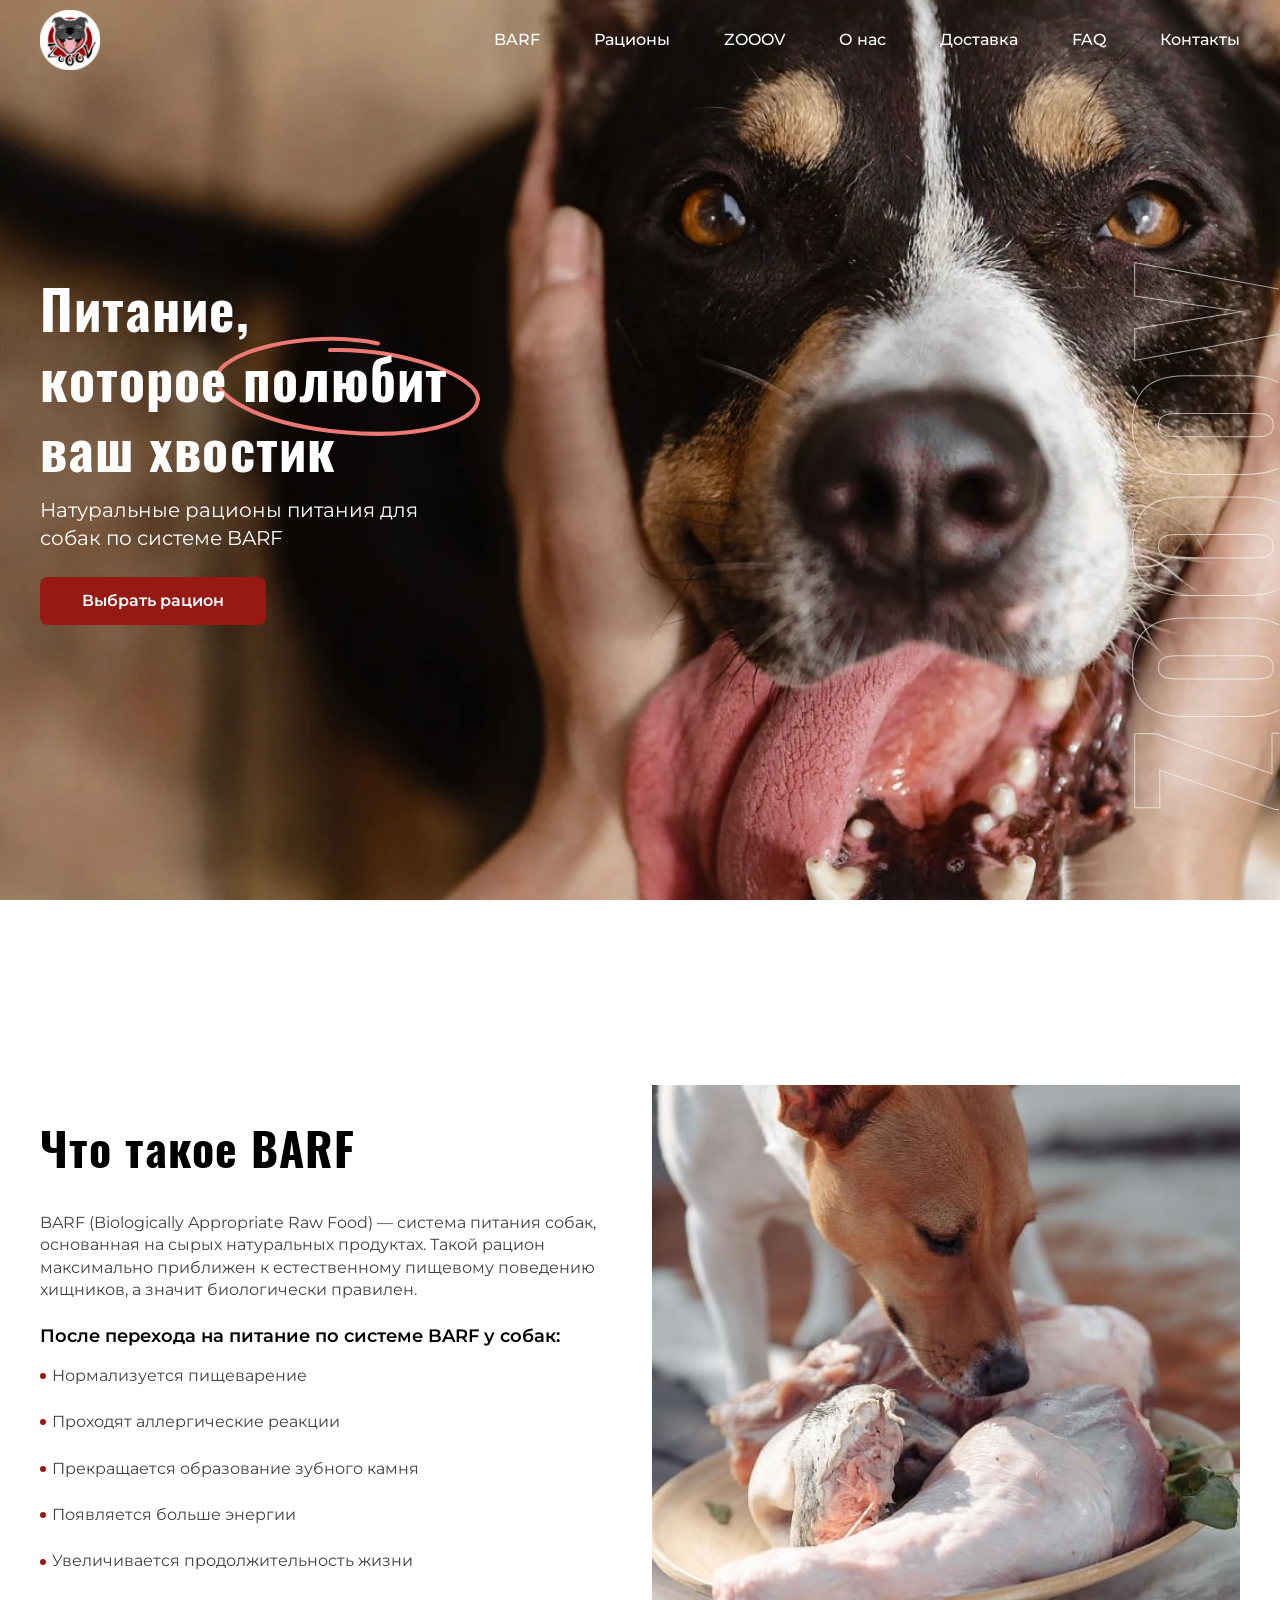
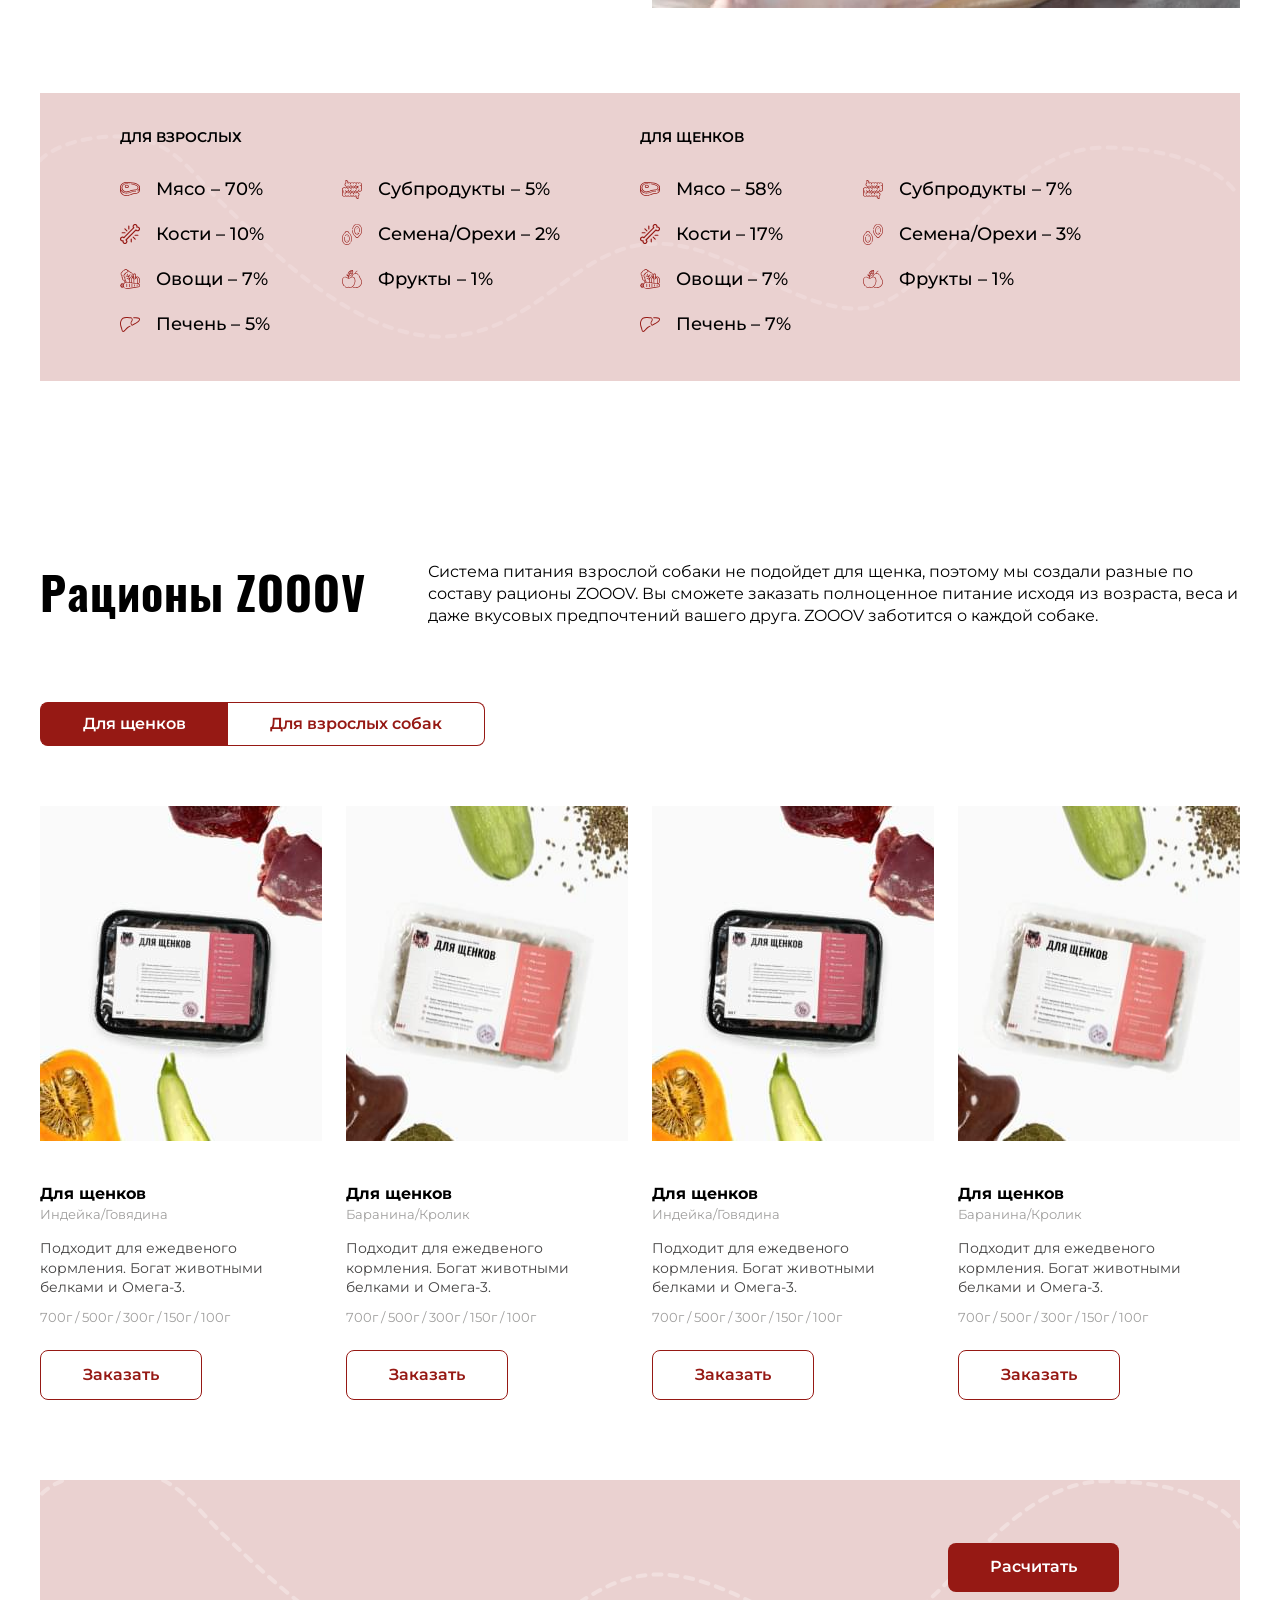
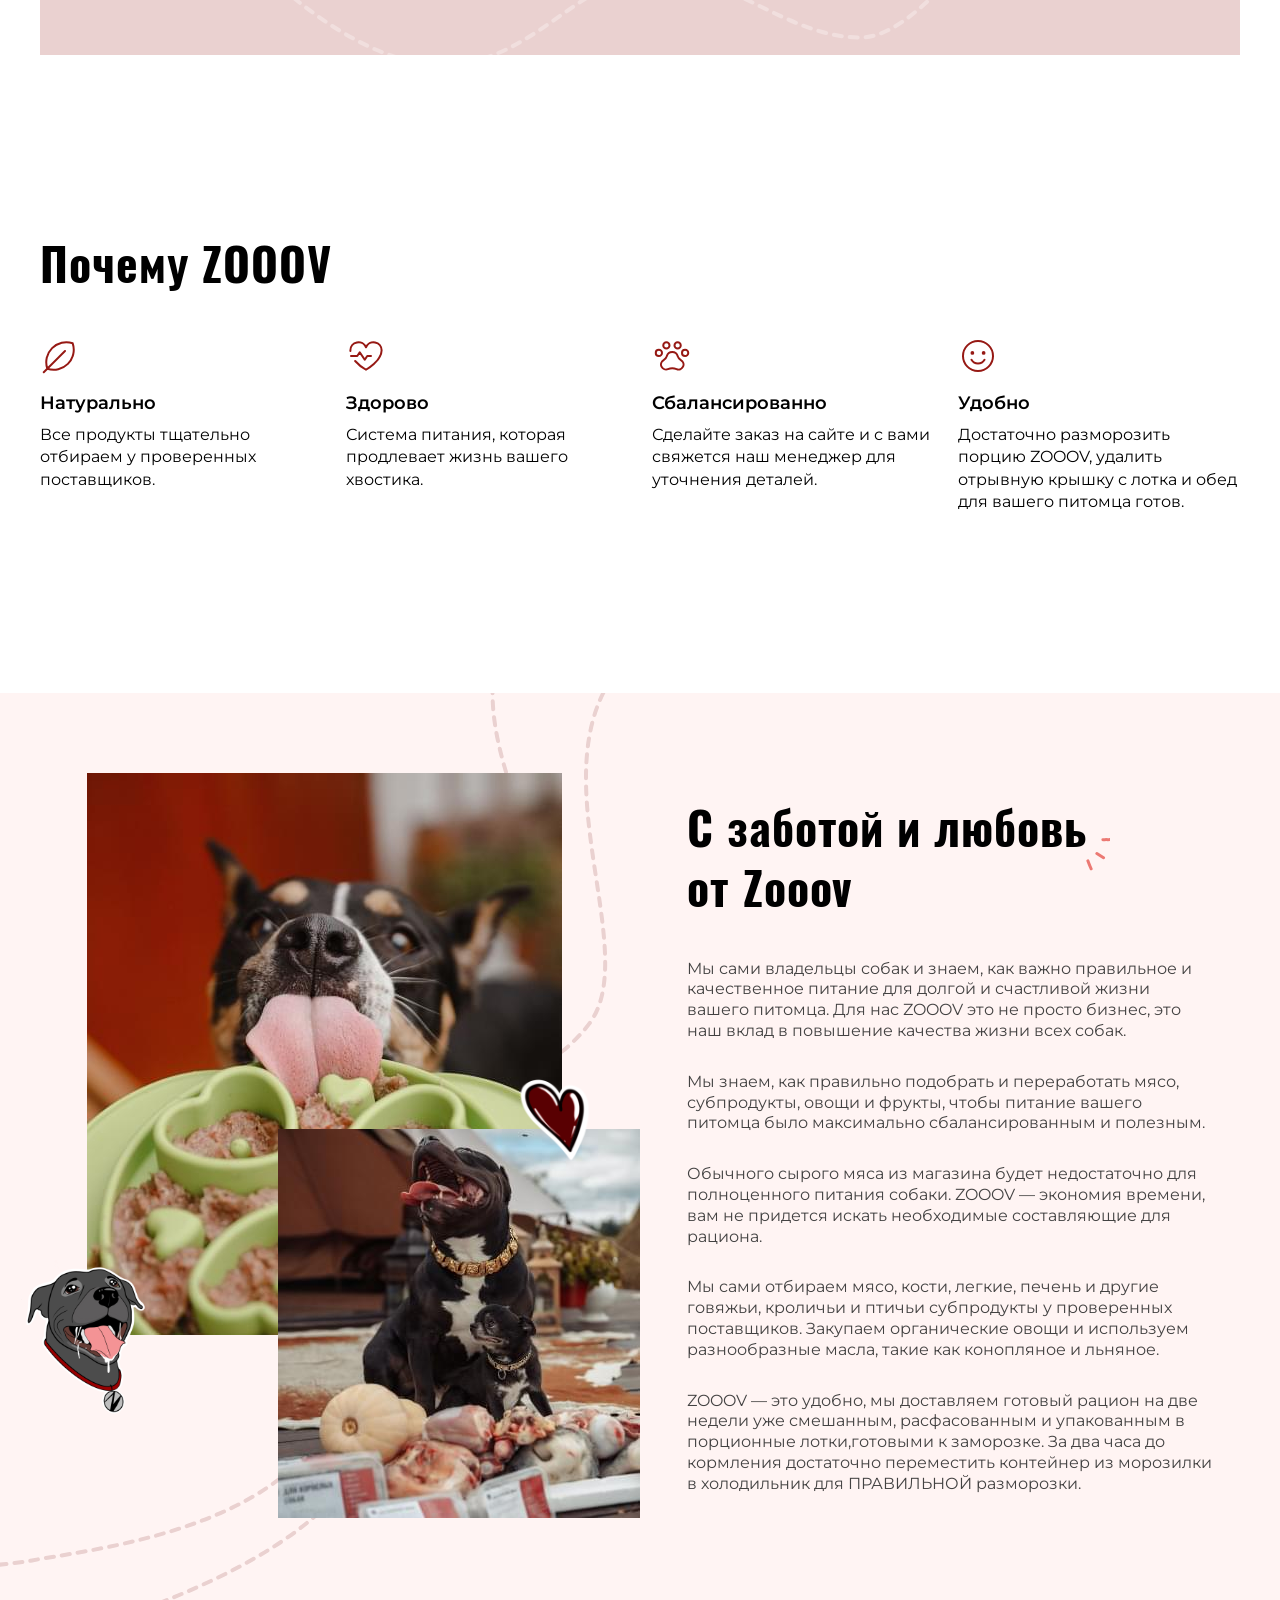
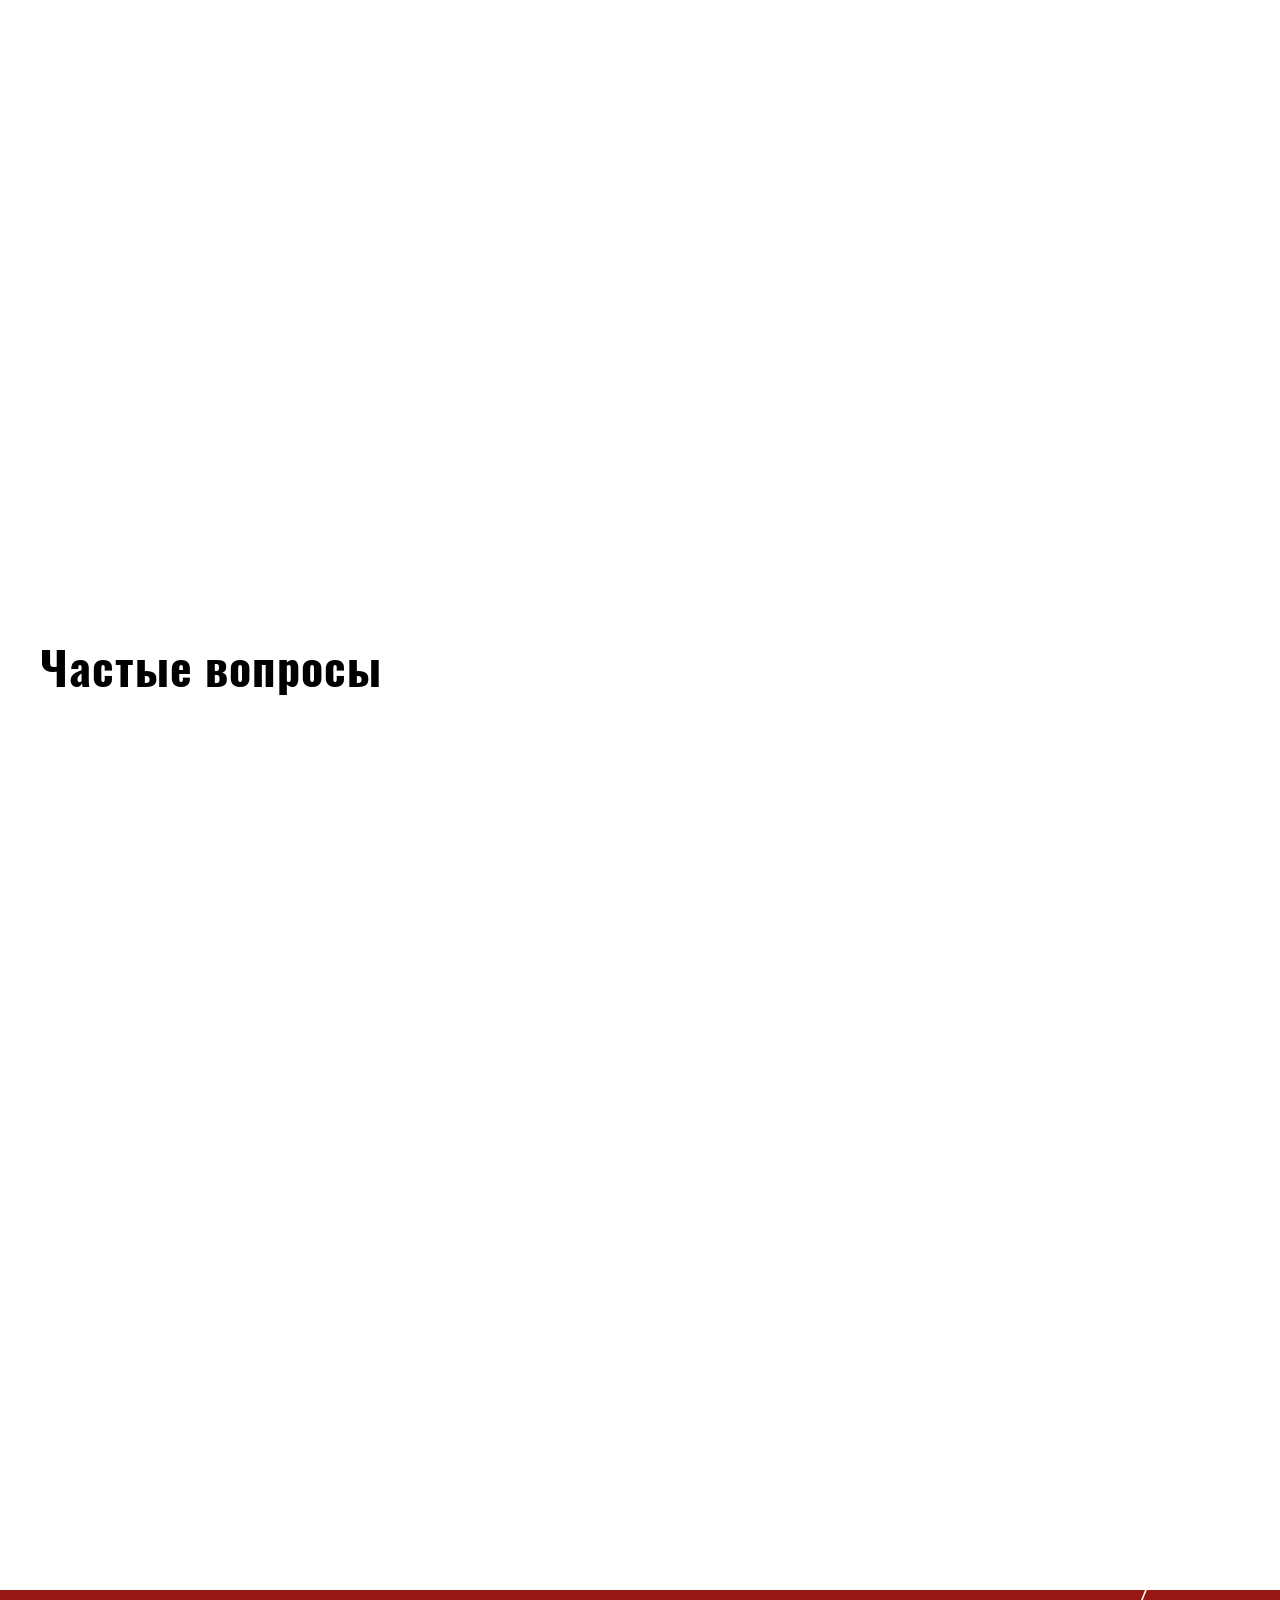
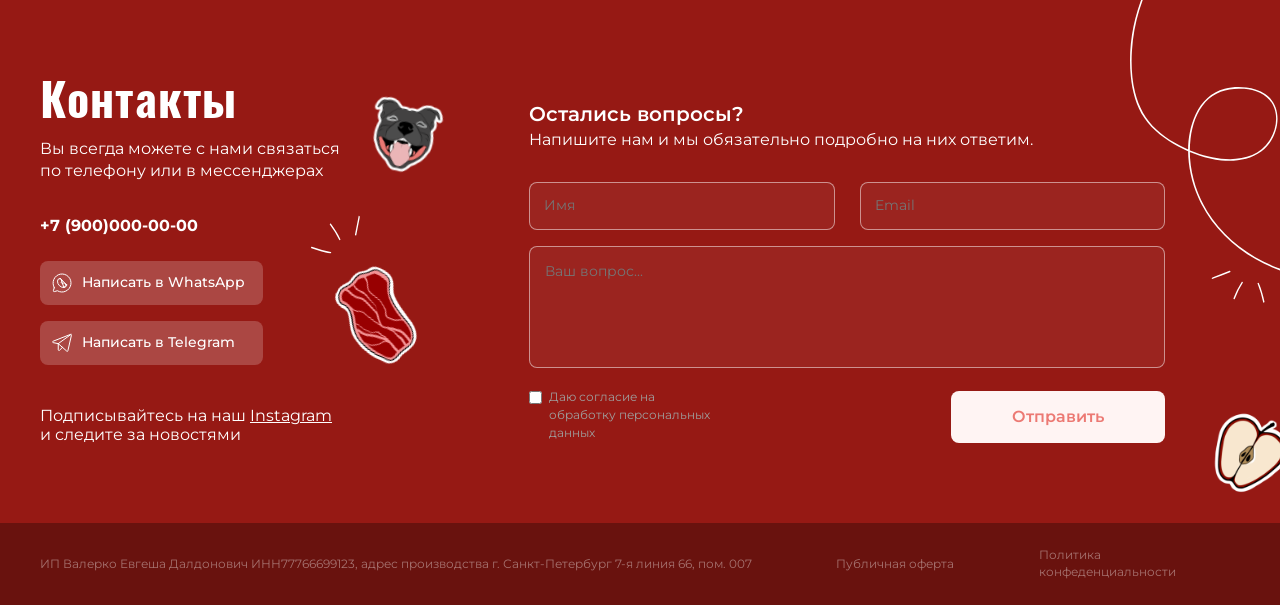
==== commit 40ad4f1d: "added section animation when scrolling" ====
--- a/index.html
+++ b/index.html
@@ -19,13 +19,13 @@
       <div class="header__menu menu">
         <nav class="menu__body">
           <ul class="menu__list">
-            <li class="menu__item"><a data-goto=".barf" href="#" class="menu__link">BARF</a></li>
-            <li class="menu__item"><a data-goto=".ration" href="#" class="menu__link">Рационы</a></li>
-            <li class="menu__item"><a data-goto=".why" href="#" class="menu__link">ZOOOV</a></li>
-            <li class="menu__item"><a data-goto=".concern" href="#" class="menu__link">О нас</a></li>
-            <li class="menu__item"><a data-goto=".get" href="#" class="menu__link">Доставка</a></li>
-            <li class="menu__item"><a data-goto=".spoiler" href="#" class="menu__link">FAQ</a></li>
-            <li class="menu__item"><a data-goto=".footer"href="#" class="menu__link">Контакты</a></li>
+            <li class="menu__item"><a data-goto=".barf" href="#" class="menu__link smooth-scrolling">BARF</a></li>
+            <li class="menu__item"><a data-goto=".ration" href="#" class="menu__link smooth-scrolling">Рационы</a></li>
+            <li class="menu__item"><a data-goto=".why" href="#" class="menu__link smooth-scrolling">ZOOOV</a></li>
+            <li class="menu__item"><a data-goto=".concern" href="#" class="menu__link smooth-scrolling">О нас</a></li>
+            <li class="menu__item"><a data-goto=".get" href="#" class="menu__link smooth-scrolling">Доставка</a></li>
+            <li class="menu__item"><a data-goto=".spoiler" href="#" class="menu__link smooth-scrolling">FAQ</a></li>
+            <li class="menu__item"><a data-goto=".footer"href="#" class="menu__link smooth-scrolling">Контакты</a></li>
           </ul>
         </nav>
       </div>
@@ -39,15 +39,15 @@
       <section class="main-page">
         <div class="main-page__container">
           <div class="main-page__wrapper">
-            <h2 class="main-page__title title title--main">Питание, которое полюбит ваш хвостик</h2>
+            <h2 class="main-page__title title title--main _anim-items">Питание, которое полюбит ваш хвостик</h2>
             <div class="main-page__subtitle">Натуральные рационы питания для собак по системе BARF</div>
-            <button class="main-page__button button button--red">Выбрать рацион</button>
+            <a data-goto=".ration" href="#" class="main-page__button button button--red smooth-scrolling">Выбрать рацион</a>
           </div>
         </div>
       </section>
-      <section class="barf _scr-item">
+      <section class="barf">
         <div class="barf__container">
-          <div class="barf__wrapper wrapper-barf">
+          <div class="barf__wrapper wrapper-barf _anim-items">
             <div class="wrapper-barf__left left-wrapper">
               <h2 class="title left-wrapper__title">Что такое BARF</h2>
               <div class="left-wrapper__description">BARF (Biologically Appropriate Raw Food) — система питания собак,
@@ -67,7 +67,7 @@
             </div>
           </div>
 
-          <div class="barf-list swiper">
+          <div class="barf-list swiper _anim-items">
             <div class="barf-list__wrapper swiper-wrapper">
               <div class="barf-list__left barf-list__slide swiper-slide">
                 <div class="barf-list__title">Для взрослых</div>
@@ -115,7 +115,7 @@
       </section>
       <section class="ration">
         <div class="ration__container">
-          <div class="ration__title-group title-group">
+          <div class="ration__title-group title-group _anim-items">
             <h2 class="title-group__title title">Рационы ZOOOV</h2>
             <div class="title-group__description">Система питания взрослой собаки не подойдет для щенка, поэтому мы
               создали разные
@@ -126,7 +126,7 @@
           <!-- =========================== TABS =========================== -->
 
 
-          <div data-tabs class="ration-tabs tabs _scr-item">
+          <div data-tabs class="ration-tabs tabs _anim-items">
             <nav class="ration-tabs__navigation">
               <button class="ration-tabs__title ration-tabs__title-left button _tabs-item _tab-active" type="button">Для
                 щенков</button>
@@ -240,23 +240,18 @@
 
             </div>
 
-
-
-
-
-            <!-- ===========================  =========================== -->
-
-            <div class="ration-calculate">
-              <div class="ration-calculate__title">Рассчитаем в каком количестве нужно кормить вашего питомца рационами
-                Zooov</div>
-
-              <a type="submit" href="#popup-calculate" class="_popup-link button button--red ration-calculate__button">Расчитать</a>
-            </div>
+          </div>
+      <!-- ===========================  =========================== -->
+          <div class="ration-calculate _anim-items">
+            <div class="ration-calculate__title">Рассчитаем в каком количестве нужно кормить вашего питомца рационами
+              Zooov</div>
+
+            <a type="submit" href="#popup-calculate" class="_popup-link button button--red ration-calculate__button">Расчитать</a>
           </div>
       </section>
       <!-- =========================== WHY =========================== -->
 
-      <section class="why _scr-item">
+      <section class="why _anim-items">
         <div class="why__container">
           <h2 class="title why__title">Почему ZOOOV</h2>
           <div class="why__responses responses-cards">
@@ -289,7 +284,7 @@
       </section>
       <!-- ===========================  =========================== -->
 
-      <section class="concern _scr-item">
+      <section class="concern _anim-items">
         <div class="concern__container">
           <div class="concern-block">
             <div class="concern-block__left">
@@ -320,7 +315,7 @@
         </div>
       </section>
         <!-- =========================== GET =========================== -->
-      <section class="get _scr-item">
+      <section class="get _anim-items">
         <div class="get__container">
           <h2 class="title get__title">Почему ZOOOV</h2>
           <div class="get__responses responses-cards">
@@ -354,13 +349,13 @@
       </section>
       <!-- =========================== SPOLLER =========================== -->
 
-      <section class="spoiler _scr-item">
+      <section class="spoiler _anim-items">
         <div class="spoiler__container">
           <div class="spoiler-block">
             <div class="spoiler-block__left">
-              <h2 class="title spoiler-block__title">Частые вопросы</h2>
-            </div>
-            <div data-spollers class="spoiler-block__right spollers">
+              <h2 class="title spoiler-block__title _anim-items">Частые вопросы</h2>
+            </div>
+            <div data-spollers class="spoiler-block__right spollers _anim-items">
               <div class="spoiler-block__item spollers__item">
                 <button class="spoiler-block__button spollers__title" data-spoller type="button" tabindex="-1">Не опасны
                   ли бактерии, которые находятся в сыром мясе?</button>
@@ -389,7 +384,7 @@
                   всем видам бактерий. Рацион BARF как раз укрепит иммунитет вашей собаки и защитит ее от влияния
                   бактерий, которые находятся на улице или даже в вашем доме.</div>
               </div>
-              <div class="spoiler-block__item spollers__item spollers__title">
+              <div class="spoiler-block__item spollers__item">
                 <button class="spoiler-block__button" data-spoller type="button">Могу ли я сам составить для своей
                   собаки рацион по системе BARF?</button>
                 <div class="spoiler-block__text spollers__body">У здоровых собак отличная иммунная система, готовая ко
@@ -422,7 +417,7 @@
         </div>
       </section>
     </main>
-    <footer class="footer">
+    <footer class="footer _anim-items">
   <div class="footer__container">
     <div class="footer__wrapper">
       <div class="footer-contacts">
--- a/css/style.min.css
+++ b/css/style.min.css
@@ -1,3592 +1 @@
-@charset "UTF-8";
-@import url(https://fonts.googleapis.com/css?family=Roboto:wght@400;500;700&display=swap);
-@import url(https://fonts.googleapis.com/css?family=Montserrat:regular,500,600,700,800,900&display=swap);
-@font-face {
-  font-family: "Oswald";
-  font-display: swap;
-  src: url("../fonts/Oswald-Bold.woff2") format("woff2"), url("../fonts/Oswald-Bold.woff") format("woff");
-  font-weight: 700;
-  font-style: normal;
-}
-@font-face {
-  font-family: "lg";
-  font-display: swap;
-  src: url("../fonts/lg.woff2") format("woff2"), url("../fonts/lg.woff") format("woff");
-  font-weight: normal;
-  font-style: normal;
-}
-* {
-  padding: 0px;
-  margin: 0px;
-  border: 0px;
-}
-
-*,
-*:before,
-*:after {
-  box-sizing: border-box;
-}
-
-html,
-body {
-  height: 100%;
-  min-width: 320px;
-}
-
-body {
-  color: #000;
-  line-height: 1;
-  font-family: "Montserrat";
-  font-size: 1rem;
-  -ms-text-size-adjust: 100%;
-  -moz-text-size-adjust: 100%;
-  -webkit-text-size-adjust: 100%;
-  -webkit-font-smoothing: antialiased;
-  -moz-osx-font-smoothing: grayscale;
-}
-
-input,
-button,
-textarea {
-  font-family: "Montserrat";
-  font-size: inherit;
-}
-
-button {
-  cursor: pointer;
-  color: inherit;
-  background-color: inherit;
-}
-
-a {
-  color: inherit;
-}
-
-a:link,
-a:visited {
-  text-decoration: none;
-}
-
-a:hover {
-  text-decoration: none;
-}
-
-ul li {
-  list-style: none;
-}
-
-img {
-  vertical-align: top;
-}
-
-h1,
-h2,
-h3,
-h4,
-h5,
-h6 {
-  font-weight: inherit;
-  font-size: inherit;
-}
-
-body {
-  background-color: #fff;
-  /* 	.loaded & {
-  	} */
-}
-.lock body {
-  overflow: hidden;
-  touch-action: none;
-}
-
-.wrapper {
-  min-height: 100%;
-  display: flex;
-  flex-direction: column;
-  overflow: hidden;
-}
-.wrapper > main {
-  flex: 1 1 auto;
-}
-.wrapper > * {
-  min-width: 0;
-}
-
-/*
-(i) Стили будут применяться ко
-всем классам содержащим *__container
-Например header__container, main__container и т.д.
-Снипет (HTML): cnt
-*/
-[class*=__container] {
-  margin: 0 auto;
-  max-width: 75rem;
-  box-sizing: content-box;
-}
-@media (max-width: 76.875em) {
-  [class*=__container] {
-    max-width: 60.625rem;
-  }
-}
-@media (max-width: 61.99875em) {
-  [class*=__container] {
-    max-width: 46.875rem;
-  }
-}
-@media (max-width: 47.99875em) {
-  [class*=__container] {
-    max-width: none;
-    padding: 0 0.9375rem;
-  }
-}
-
-.tabs__navigation {
-  display: flex;
-}
-.tabs__title {
-  border: 1px solid #eee;
-  padding: 0.625rem 0.9375rem;
-  border-radius: 0.3125rem;
-  transition: all 0.3s ease 0s;
-}
-.tabs__title._tab-active {
-  border: 1px solid #000;
-}
-.tabs__content {
-  border: 1px solid #eee;
-  padding: 0.625rem 0.9375rem;
-}
-.tabs__body._tabs-block {
-  display: none;
-}
-.tabs__body._tabs-block._tab-active {
-  display: block;
-}
-
-.popup {
-  color: #000;
-  -webkit-overflow-scrolling: touch;
-  z-index: 100;
-  padding: 30px 10px;
-  position: fixed;
-  top: 0px;
-  left: 0;
-  width: 100%;
-  height: 100%;
-  transition: visibility 0.8s ease 0s;
-  visibility: hidden;
-}
-.popup::before {
-  content: "";
-  background-color: rgba(0, 0, 0, 0.9);
-  position: fixed;
-  width: 100%;
-  height: 100%;
-  top: 0;
-  left: 0;
-  opacity: 0;
-  transition: opacity 0.8s ease 0s;
-}
-.popup.show {
-  visibility: visible;
-  overflow: auto;
-}
-.popup.show::before {
-  opacity: 1;
-}
-.popup.show .popup__body {
-  transform: scale(1);
-}
-.popup._popup-active {
-  overflow: auto;
-  visibility: visible;
-}
-.popup._popup-active::before {
-  opacity: 1;
-}
-.popup._popup-active .popup__body {
-  transition: all 0.3s ease 0.2s;
-  transform: scale(1);
-}
-.popup__content {
-  display: flex;
-  flex-direction: column;
-  align-items: center;
-  min-height: 100%;
-  flex: 1 1 auto;
-  width: 100%;
-  justify-content: center;
-}
-.popup__body {
-  transform: scale(0);
-  transition: all 0.3s ease 0s;
-  background-color: #fff;
-  width: 100%;
-  max-width: 800px;
-}
-.popup__close {
-  width: 20px;
-  height: 20px;
-  position: absolute;
-  top: 20px;
-  right: 20px;
-  cursor: pointer;
-  z-index: 30;
-}
-.popup__close::before, .popup__close::after {
-  content: "";
-  transition: all 0.3s ease 0s;
-  right: 0;
-  position: absolute;
-  width: 100%;
-  height: 0.125rem;
-  background-color: #000;
-}
-.popup__close::before {
-  top: 0;
-  transform: rotate(-45deg);
-  top: calc(50% - 0.0625rem);
-}
-.popup__close::after {
-  bottom: 0;
-  transform: rotate(45deg);
-  bottom: calc(50% - 0.0625rem);
-}
-
-@font-face {
-  font-family: "lg";
-  src: url("../fonts/lg.ttf?22t19m") format("truetype"), url("../fonts/../fonts/lg.woff?22t19m") format("woff"), url("../fonts/lg.svg?22t19m#lg") format("svg");
-  font-weight: normal;
-  font-style: normal;
-  font-display: block;
-}
-.lg-icon {
-  /* use !important to prevent issues with browser extensions that change fonts */
-  font-family: "lg" !important;
-  speak: never;
-  font-style: normal;
-  font-weight: normal;
-  font-variant: normal;
-  text-transform: none;
-  line-height: 1;
-  /* Better Font Rendering =========== */
-  -webkit-font-smoothing: antialiased;
-  -moz-osx-font-smoothing: grayscale;
-}
-
-.lg-actions .lg-next, .lg-actions .lg-prev {
-  background-color: rgba(0, 0, 0, 0.45);
-  border-radius: 2px;
-  color: #999;
-  cursor: pointer;
-  display: block;
-  font-size: 22px;
-  margin-top: -10px;
-  padding: 8px 10px 9px;
-  position: absolute;
-  top: 50%;
-  z-index: 1080;
-  outline: none;
-  border: none;
-  background-color: transparent;
-}
-.lg-actions .lg-next.disabled, .lg-actions .lg-prev.disabled {
-  pointer-events: none;
-  opacity: 0.5;
-}
-.lg-actions .lg-next:hover, .lg-actions .lg-prev:hover {
-  color: #FFF;
-}
-.lg-actions .lg-next {
-  right: 20px;
-}
-.lg-actions .lg-next:before {
-  content: "\e095";
-}
-.lg-actions .lg-prev {
-  left: 20px;
-}
-.lg-actions .lg-prev:after {
-  content: "\e094";
-}
-
-@-webkit-keyframes lg-right-end {
-  0% {
-    left: 0;
-  }
-  50% {
-    left: -30px;
-  }
-  100% {
-    left: 0;
-  }
-}
-@-moz-keyframes lg-right-end {
-  0% {
-    left: 0;
-  }
-  50% {
-    left: -30px;
-  }
-  100% {
-    left: 0;
-  }
-}
-@-ms-keyframes lg-right-end {
-  0% {
-    left: 0;
-  }
-  50% {
-    left: -30px;
-  }
-  100% {
-    left: 0;
-  }
-}
-@keyframes lg-right-end {
-  0% {
-    left: 0;
-  }
-  50% {
-    left: -30px;
-  }
-  100% {
-    left: 0;
-  }
-}
-@-webkit-keyframes lg-left-end {
-  0% {
-    left: 0;
-  }
-  50% {
-    left: 30px;
-  }
-  100% {
-    left: 0;
-  }
-}
-@-moz-keyframes lg-left-end {
-  0% {
-    left: 0;
-  }
-  50% {
-    left: 30px;
-  }
-  100% {
-    left: 0;
-  }
-}
-@-ms-keyframes lg-left-end {
-  0% {
-    left: 0;
-  }
-  50% {
-    left: 30px;
-  }
-  100% {
-    left: 0;
-  }
-}
-@keyframes lg-left-end {
-  0% {
-    left: 0;
-  }
-  50% {
-    left: 30px;
-  }
-  100% {
-    left: 0;
-  }
-}
-.lg-outer.lg-right-end .lg-object {
-  -webkit-animation: lg-right-end 0.3s;
-  -o-animation: lg-right-end 0.3s;
-  animation: lg-right-end 0.3s;
-  position: relative;
-}
-.lg-outer.lg-left-end .lg-object {
-  -webkit-animation: lg-left-end 0.3s;
-  -o-animation: lg-left-end 0.3s;
-  animation: lg-left-end 0.3s;
-  position: relative;
-}
-
-.lg-toolbar {
-  z-index: 1082;
-  left: 0;
-  position: absolute;
-  top: 0;
-  width: 100%;
-  background-color: rgba(0, 0, 0, 0.45);
-}
-.lg-toolbar .lg-icon {
-  color: #999;
-  cursor: pointer;
-  float: right;
-  font-size: 24px;
-  height: 47px;
-  line-height: 27px;
-  padding: 10px 0;
-  text-align: center;
-  width: 50px;
-  text-decoration: none !important;
-  outline: medium none;
-  background: none;
-  border: none;
-  box-shadow: none;
-  -webkit-transition: color 0.2s linear;
-  -o-transition: color 0.2s linear;
-  transition: color 0.2s linear;
-}
-.lg-toolbar .lg-icon:hover {
-  color: #FFF;
-}
-.lg-toolbar .lg-close:after {
-  content: "\e070";
-}
-.lg-toolbar .lg-download:after {
-  content: "\e0f2";
-}
-
-.lg-sub-html {
-  background-color: rgba(0, 0, 0, 0.45);
-  bottom: 0;
-  color: #EEE;
-  font-size: 16px;
-  left: 0;
-  padding: 10px 40px;
-  position: fixed;
-  right: 0;
-  text-align: center;
-  z-index: 1080;
-}
-.lg-sub-html h4 {
-  margin: 0;
-  font-size: 13px;
-  font-weight: bold;
-}
-.lg-sub-html p {
-  font-size: 12px;
-  margin: 5px 0 0;
-}
-
-#lg-counter {
-  color: #999;
-  display: inline-block;
-  font-size: 16px;
-  padding-left: 20px;
-  padding-top: 12px;
-  vertical-align: middle;
-}
-
-.lg-toolbar, .lg-prev, .lg-next {
-  opacity: 1;
-  -webkit-transition: -webkit-transform 0.35s cubic-bezier(0, 0, 0.25, 1) 0s, opacity 0.35s cubic-bezier(0, 0, 0.25, 1) 0s, color 0.2s linear;
-  -moz-transition: -moz-transform 0.35s cubic-bezier(0, 0, 0.25, 1) 0s, opacity 0.35s cubic-bezier(0, 0, 0.25, 1) 0s, color 0.2s linear;
-  -o-transition: -o-transform 0.35s cubic-bezier(0, 0, 0.25, 1) 0s, opacity 0.35s cubic-bezier(0, 0, 0.25, 1) 0s, color 0.2s linear;
-  transition: transform 0.35s cubic-bezier(0, 0, 0.25, 1) 0s, opacity 0.35s cubic-bezier(0, 0, 0.25, 1) 0s, color 0.2s linear;
-}
-
-.lg-hide-items .lg-prev {
-  opacity: 0;
-  -webkit-transform: translate3d(-10px, 0, 0);
-  transform: translate3d(-10px, 0, 0);
-}
-.lg-hide-items .lg-next {
-  opacity: 0;
-  -webkit-transform: translate3d(10px, 0, 0);
-  transform: translate3d(10px, 0, 0);
-}
-.lg-hide-items .lg-toolbar {
-  opacity: 0;
-  -webkit-transform: translate3d(0, -10px, 0);
-  transform: translate3d(0, -10px, 0);
-}
-
-body:not(.lg-from-hash) .lg-outer.lg-start-zoom .lg-object {
-  -webkit-transform: scale3d(0.5, 0.5, 0.5);
-  transform: scale3d(0.5, 0.5, 0.5);
-  opacity: 0;
-  -webkit-transition: -webkit-transform 250ms cubic-bezier(0, 0, 0.25, 1) 0s, opacity 250ms cubic-bezier(0, 0, 0.25, 1) !important;
-  -moz-transition: -moz-transform 250ms cubic-bezier(0, 0, 0.25, 1) 0s, opacity 250ms cubic-bezier(0, 0, 0.25, 1) !important;
-  -o-transition: -o-transform 250ms cubic-bezier(0, 0, 0.25, 1) 0s, opacity 250ms cubic-bezier(0, 0, 0.25, 1) !important;
-  transition: transform 250ms cubic-bezier(0, 0, 0.25, 1) 0s, opacity 250ms cubic-bezier(0, 0, 0.25, 1) !important;
-  -webkit-transform-origin: 50% 50%;
-  -moz-transform-origin: 50% 50%;
-  -ms-transform-origin: 50% 50%;
-  transform-origin: 50% 50%;
-}
-body:not(.lg-from-hash) .lg-outer.lg-start-zoom .lg-item.lg-complete .lg-object {
-  -webkit-transform: scale3d(1, 1, 1);
-  transform: scale3d(1, 1, 1);
-  opacity: 1;
-}
-
-.lg-outer .lg-thumb-outer {
-  background-color: #0D0A0A;
-  bottom: 0;
-  position: absolute;
-  width: 100%;
-  z-index: 1080;
-  max-height: 350px;
-  -webkit-transform: translate3d(0, 100%, 0);
-  transform: translate3d(0, 100%, 0);
-  -webkit-transition: -webkit-transform 0.25s cubic-bezier(0, 0, 0.25, 1) 0s;
-  -moz-transition: -moz-transform 0.25s cubic-bezier(0, 0, 0.25, 1) 0s;
-  -o-transition: -o-transform 0.25s cubic-bezier(0, 0, 0.25, 1) 0s;
-  transition: transform 0.25s cubic-bezier(0, 0, 0.25, 1) 0s;
-}
-.lg-outer .lg-thumb-outer.lg-grab .lg-thumb-item {
-  cursor: -webkit-grab;
-  cursor: -moz-grab;
-  cursor: -o-grab;
-  cursor: -ms-grab;
-  cursor: grab;
-}
-.lg-outer .lg-thumb-outer.lg-grabbing .lg-thumb-item {
-  cursor: move;
-  cursor: -webkit-grabbing;
-  cursor: -moz-grabbing;
-  cursor: -o-grabbing;
-  cursor: -ms-grabbing;
-  cursor: grabbing;
-}
-.lg-outer .lg-thumb-outer.lg-dragging .lg-thumb {
-  -webkit-transition-duration: 0s !important;
-  transition-duration: 0s !important;
-}
-.lg-outer.lg-thumb-open .lg-thumb-outer {
-  -webkit-transform: translate3d(0, 0%, 0);
-  transform: translate3d(0, 0%, 0);
-}
-.lg-outer .lg-thumb {
-  padding: 10px 0;
-  height: 100%;
-  margin-bottom: -5px;
-}
-.lg-outer .lg-thumb-item {
-  border-radius: 5px;
-  cursor: pointer;
-  float: left;
-  overflow: hidden;
-  height: 100%;
-  border: 2px solid #FFF;
-  border-radius: 4px;
-  margin-bottom: 5px;
-}
-@media (min-width: 1025px) {
-  .lg-outer .lg-thumb-item {
-    -webkit-transition: border-color 0.25s ease;
-    -o-transition: border-color 0.25s ease;
-    transition: border-color 0.25s ease;
-  }
-}
-.lg-outer .lg-thumb-item.active, .lg-outer .lg-thumb-item:hover {
-  border-color: #a90707;
-}
-.lg-outer .lg-thumb-item img {
-  width: 100%;
-  height: 100%;
-  object-fit: cover;
-}
-.lg-outer.lg-has-thumb .lg-item {
-  padding-bottom: 120px;
-}
-.lg-outer.lg-can-toggle .lg-item {
-  padding-bottom: 0;
-}
-.lg-outer.lg-pull-caption-up .lg-sub-html {
-  -webkit-transition: bottom 0.25s ease;
-  -o-transition: bottom 0.25s ease;
-  transition: bottom 0.25s ease;
-}
-.lg-outer.lg-pull-caption-up.lg-thumb-open .lg-sub-html {
-  bottom: 100px;
-}
-.lg-outer .lg-toggle-thumb {
-  background-color: #0D0A0A;
-  border-radius: 2px 2px 0 0;
-  color: #999;
-  cursor: pointer;
-  font-size: 24px;
-  height: 39px;
-  line-height: 27px;
-  padding: 5px 0;
-  position: absolute;
-  right: 20px;
-  text-align: center;
-  top: -39px;
-  width: 50px;
-  outline: medium none;
-  border: none;
-}
-.lg-outer .lg-toggle-thumb:after {
-  content: "\e1ff";
-}
-.lg-outer .lg-toggle-thumb:hover {
-  color: #FFF;
-}
-
-.lg-outer .lg-video-cont {
-  display: inline-block;
-  vertical-align: middle;
-  max-width: 1140px;
-  max-height: 100%;
-  width: 100%;
-  padding: 0 5px;
-}
-.lg-outer .lg-video {
-  width: 100%;
-  height: 0;
-  padding-bottom: 56.25%;
-  overflow: hidden;
-  position: relative;
-}
-.lg-outer .lg-video .lg-object {
-  display: inline-block;
-  position: absolute;
-  top: 0;
-  left: 0;
-  width: 100% !important;
-  height: 100% !important;
-}
-.lg-outer .lg-video .lg-video-play {
-  width: 84px;
-  height: 59px;
-  position: absolute;
-  left: 50%;
-  top: 50%;
-  margin-left: -42px;
-  margin-top: -30px;
-  z-index: 1080;
-  cursor: pointer;
-}
-.lg-outer .lg-has-vimeo .lg-video-play {
-  background: url("../img/vimeo-play.png") no-repeat scroll 0 0 transparent;
-}
-.lg-outer .lg-has-vimeo:hover .lg-video-play {
-  background: url("../img/vimeo-play.png") no-repeat scroll 0 -58px transparent;
-}
-.lg-outer .lg-has-html5 .lg-video-play {
-  background: transparent url("../img/video-play.png") no-repeat scroll 0 0;
-  height: 64px;
-  margin-left: -32px;
-  margin-top: -32px;
-  width: 64px;
-  opacity: 0.8;
-}
-.lg-outer .lg-has-html5:hover .lg-video-play {
-  opacity: 1;
-}
-.lg-outer .lg-has-youtube .lg-video-play {
-  background: url("../img/youtube-play.png") no-repeat scroll 0 0 transparent;
-}
-.lg-outer .lg-has-youtube:hover .lg-video-play {
-  background: url("../img/youtube-play.png") no-repeat scroll 0 -60px transparent;
-}
-.lg-outer .lg-video-object {
-  width: 100% !important;
-  height: 100% !important;
-  position: absolute;
-  top: 0;
-  left: 0;
-}
-.lg-outer .lg-has-video .lg-video-object {
-  visibility: hidden;
-}
-.lg-outer .lg-has-video.lg-video-playing .lg-object, .lg-outer .lg-has-video.lg-video-playing .lg-video-play {
-  display: none;
-}
-.lg-outer .lg-has-video.lg-video-playing .lg-video-object {
-  visibility: visible;
-}
-
-.lg-progress-bar {
-  background-color: #333;
-  height: 5px;
-  left: 0;
-  position: absolute;
-  top: 0;
-  width: 100%;
-  z-index: 1083;
-  opacity: 0;
-  -webkit-transition: opacity 0.08s ease 0s;
-  -moz-transition: opacity 0.08s ease 0s;
-  -o-transition: opacity 0.08s ease 0s;
-  transition: opacity 0.08s ease 0s;
-}
-.lg-progress-bar .lg-progress {
-  background-color: #a90707;
-  height: 5px;
-  width: 0;
-}
-.lg-progress-bar.lg-start .lg-progress {
-  width: 100%;
-}
-.lg-show-autoplay .lg-progress-bar {
-  opacity: 1;
-}
-
-.lg-autoplay-button:after {
-  content: "\e01d";
-}
-.lg-show-autoplay .lg-autoplay-button:after {
-  content: "\e01a";
-}
-
-.lg-outer.lg-css3.lg-zoom-dragging .lg-item.lg-complete.lg-zoomable .lg-img-wrap, .lg-outer.lg-css3.lg-zoom-dragging .lg-item.lg-complete.lg-zoomable .lg-image {
-  -webkit-transition-duration: 0s;
-  transition-duration: 0s;
-}
-.lg-outer.lg-use-transition-for-zoom .lg-item.lg-complete.lg-zoomable .lg-img-wrap {
-  -webkit-transition: -webkit-transform 0.3s cubic-bezier(0, 0, 0.25, 1) 0s;
-  -moz-transition: -moz-transform 0.3s cubic-bezier(0, 0, 0.25, 1) 0s;
-  -o-transition: -o-transform 0.3s cubic-bezier(0, 0, 0.25, 1) 0s;
-  transition: transform 0.3s cubic-bezier(0, 0, 0.25, 1) 0s;
-}
-.lg-outer.lg-use-left-for-zoom .lg-item.lg-complete.lg-zoomable .lg-img-wrap {
-  -webkit-transition: left 0.3s cubic-bezier(0, 0, 0.25, 1) 0s, top 0.3s cubic-bezier(0, 0, 0.25, 1) 0s;
-  -moz-transition: left 0.3s cubic-bezier(0, 0, 0.25, 1) 0s, top 0.3s cubic-bezier(0, 0, 0.25, 1) 0s;
-  -o-transition: left 0.3s cubic-bezier(0, 0, 0.25, 1) 0s, top 0.3s cubic-bezier(0, 0, 0.25, 1) 0s;
-  transition: left 0.3s cubic-bezier(0, 0, 0.25, 1) 0s, top 0.3s cubic-bezier(0, 0, 0.25, 1) 0s;
-}
-.lg-outer .lg-item.lg-complete.lg-zoomable .lg-img-wrap {
-  -webkit-transform: translate3d(0, 0, 0);
-  transform: translate3d(0, 0, 0);
-  -webkit-backface-visibility: hidden;
-  -moz-backface-visibility: hidden;
-  backface-visibility: hidden;
-}
-.lg-outer .lg-item.lg-complete.lg-zoomable .lg-image {
-  -webkit-transform: scale3d(1, 1, 1);
-  transform: scale3d(1, 1, 1);
-  -webkit-transition: -webkit-transform 0.3s cubic-bezier(0, 0, 0.25, 1) 0s, opacity 0.15s !important;
-  -moz-transition: -moz-transform 0.3s cubic-bezier(0, 0, 0.25, 1) 0s, opacity 0.15s !important;
-  -o-transition: -o-transform 0.3s cubic-bezier(0, 0, 0.25, 1) 0s, opacity 0.15s !important;
-  transition: transform 0.3s cubic-bezier(0, 0, 0.25, 1) 0s, opacity 0.15s !important;
-  -webkit-transform-origin: 0 0;
-  -moz-transform-origin: 0 0;
-  -ms-transform-origin: 0 0;
-  transform-origin: 0 0;
-  -webkit-backface-visibility: hidden;
-  -moz-backface-visibility: hidden;
-  backface-visibility: hidden;
-}
-
-#lg-zoom-in:after {
-  content: "\e311";
-}
-
-#lg-actual-size {
-  font-size: 20px;
-}
-#lg-actual-size:after {
-  content: "\e033";
-}
-
-#lg-zoom-out {
-  opacity: 0.5;
-  pointer-events: none;
-}
-#lg-zoom-out:after {
-  content: "\e312";
-}
-.lg-zoomed #lg-zoom-out {
-  opacity: 1;
-  pointer-events: auto;
-}
-
-.lg-outer .lg-pager-outer {
-  bottom: 60px;
-  left: 0;
-  position: absolute;
-  right: 0;
-  text-align: center;
-  z-index: 1080;
-  height: 10px;
-}
-.lg-outer .lg-pager-outer.lg-pager-hover .lg-pager-cont {
-  overflow: visible;
-}
-.lg-outer .lg-pager-cont {
-  cursor: pointer;
-  display: inline-block;
-  overflow: hidden;
-  position: relative;
-  vertical-align: top;
-  margin: 0 5px;
-}
-.lg-outer .lg-pager-cont:hover .lg-pager-thumb-cont {
-  opacity: 1;
-  -webkit-transform: translate3d(0, 0, 0);
-  transform: translate3d(0, 0, 0);
-}
-.lg-outer .lg-pager-cont.lg-pager-active .lg-pager {
-  box-shadow: 0 0 0 2px white inset;
-}
-.lg-outer .lg-pager-thumb-cont {
-  background-color: #fff;
-  color: #FFF;
-  bottom: 100%;
-  height: 83px;
-  left: 0;
-  margin-bottom: 20px;
-  margin-left: -60px;
-  opacity: 0;
-  padding: 5px;
-  position: absolute;
-  width: 120px;
-  border-radius: 3px;
-  -webkit-transition: opacity 0.15s ease 0s, -webkit-transform 0.15s ease 0s;
-  -moz-transition: opacity 0.15s ease 0s, -moz-transform 0.15s ease 0s;
-  -o-transition: opacity 0.15s ease 0s, -o-transform 0.15s ease 0s;
-  transition: opacity 0.15s ease 0s, transform 0.15s ease 0s;
-  -webkit-transform: translate3d(0, 5px, 0);
-  transform: translate3d(0, 5px, 0);
-}
-.lg-outer .lg-pager-thumb-cont img {
-  width: 100%;
-  height: 100%;
-}
-.lg-outer .lg-pager {
-  background-color: rgba(255, 255, 255, 0.5);
-  border-radius: 50%;
-  box-shadow: 0 0 0 8px rgba(255, 255, 255, 0.7) inset;
-  display: block;
-  height: 12px;
-  -webkit-transition: box-shadow 0.3s ease 0s;
-  -o-transition: box-shadow 0.3s ease 0s;
-  transition: box-shadow 0.3s ease 0s;
-  width: 12px;
-}
-.lg-outer .lg-pager:hover, .lg-outer .lg-pager:focus {
-  box-shadow: 0 0 0 8px white inset;
-}
-.lg-outer .lg-caret {
-  border-left: 10px solid transparent;
-  border-right: 10px solid transparent;
-  border-top: 10px dashed;
-  bottom: -10px;
-  display: inline-block;
-  height: 0;
-  left: 50%;
-  margin-left: -5px;
-  position: absolute;
-  vertical-align: middle;
-  width: 0;
-}
-
-.lg-fullscreen:after {
-  content: "\e20c";
-}
-.lg-fullscreen-on .lg-fullscreen:after {
-  content: "\e20d";
-}
-
-.lg-outer #lg-dropdown-overlay {
-  background-color: rgba(0, 0, 0, 0.25);
-  bottom: 0;
-  cursor: default;
-  left: 0;
-  position: fixed;
-  right: 0;
-  top: 0;
-  z-index: 1081;
-  opacity: 0;
-  visibility: hidden;
-  -webkit-transition: visibility 0s linear 0.18s, opacity 0.18s linear 0s;
-  -o-transition: visibility 0s linear 0.18s, opacity 0.18s linear 0s;
-  transition: visibility 0s linear 0.18s, opacity 0.18s linear 0s;
-}
-.lg-outer.lg-dropdown-active .lg-dropdown, .lg-outer.lg-dropdown-active #lg-dropdown-overlay {
-  -webkit-transition-delay: 0s;
-  transition-delay: 0s;
-  -moz-transform: translate3d(0, 0px, 0);
-  -o-transform: translate3d(0, 0px, 0);
-  -ms-transform: translate3d(0, 0px, 0);
-  -webkit-transform: translate3d(0, 0px, 0);
-  transform: translate3d(0, 0px, 0);
-  opacity: 1;
-  visibility: visible;
-}
-.lg-outer.lg-dropdown-active #lg-share {
-  color: #FFF;
-}
-.lg-outer .lg-dropdown {
-  background-color: #fff;
-  border-radius: 2px;
-  font-size: 14px;
-  list-style-type: none;
-  margin: 0;
-  padding: 10px 0;
-  position: absolute;
-  right: 0;
-  text-align: left;
-  top: 50px;
-  opacity: 0;
-  visibility: hidden;
-  -moz-transform: translate3d(0, 5px, 0);
-  -o-transform: translate3d(0, 5px, 0);
-  -ms-transform: translate3d(0, 5px, 0);
-  -webkit-transform: translate3d(0, 5px, 0);
-  transform: translate3d(0, 5px, 0);
-  -webkit-transition: -webkit-transform 0.18s linear 0s, visibility 0s linear 0.5s, opacity 0.18s linear 0s;
-  -moz-transition: -moz-transform 0.18s linear 0s, visibility 0s linear 0.5s, opacity 0.18s linear 0s;
-  -o-transition: -o-transform 0.18s linear 0s, visibility 0s linear 0.5s, opacity 0.18s linear 0s;
-  transition: transform 0.18s linear 0s, visibility 0s linear 0.5s, opacity 0.18s linear 0s;
-}
-.lg-outer .lg-dropdown:after {
-  content: "";
-  display: block;
-  height: 0;
-  width: 0;
-  position: absolute;
-  border: 8px solid transparent;
-  border-bottom-color: #FFF;
-  right: 16px;
-  top: -16px;
-}
-.lg-outer .lg-dropdown > li:last-child {
-  margin-bottom: 0px;
-}
-.lg-outer .lg-dropdown > li:hover a, .lg-outer .lg-dropdown > li:hover .lg-icon {
-  color: #333;
-}
-.lg-outer .lg-dropdown a {
-  color: #333;
-  display: block;
-  white-space: pre;
-  padding: 4px 12px;
-  font-family: "Open Sans", "Helvetica Neue", Helvetica, Arial, sans-serif;
-  font-size: 12px;
-}
-.lg-outer .lg-dropdown a:hover {
-  background-color: rgba(0, 0, 0, 0.07);
-}
-.lg-outer .lg-dropdown .lg-dropdown-text {
-  display: inline-block;
-  line-height: 1;
-  margin-top: -3px;
-  vertical-align: middle;
-}
-.lg-outer .lg-dropdown .lg-icon {
-  color: #333;
-  display: inline-block;
-  float: none;
-  font-size: 20px;
-  height: auto;
-  line-height: 1;
-  margin-right: 8px;
-  padding: 0;
-  vertical-align: middle;
-  width: auto;
-}
-.lg-outer #lg-share {
-  position: relative;
-}
-.lg-outer #lg-share:after {
-  content: "\e80d";
-}
-.lg-outer #lg-share-facebook .lg-icon {
-  color: #3b5998;
-}
-.lg-outer #lg-share-facebook .lg-icon:after {
-  content: "\e904";
-}
-.lg-outer #lg-share-twitter .lg-icon {
-  color: #00aced;
-}
-.lg-outer #lg-share-twitter .lg-icon:after {
-  content: "\e907";
-}
-.lg-outer #lg-share-googleplus .lg-icon {
-  color: #dd4b39;
-}
-.lg-outer #lg-share-googleplus .lg-icon:after {
-  content: "\e905";
-}
-.lg-outer #lg-share-pinterest .lg-icon {
-  color: #cb2027;
-}
-.lg-outer #lg-share-pinterest .lg-icon:after {
-  content: "\e906";
-}
-
-.lg-outer .lg-img-rotate {
-  position: absolute;
-  padding: 0 5px;
-  left: 0;
-  right: 0;
-  top: 0;
-  bottom: 0;
-  -webkit-transition: -webkit-transform 0.3s cubic-bezier(0.32, 0, 0.67, 0) 0s;
-  -moz-transition: -moz-transform 0.3s cubic-bezier(0.32, 0, 0.67, 0) 0s;
-  -o-transition: -o-transform 0.3s cubic-bezier(0.32, 0, 0.67, 0) 0s;
-  transition: transform 0.3s cubic-bezier(0.32, 0, 0.67, 0) 0s;
-}
-
-.lg-rotate-left:after {
-  content: "\e900";
-}
-
-.lg-rotate-right:after {
-  content: "\e901";
-}
-
-.lg-icon.lg-flip-hor, .lg-icon.lg-flip-ver {
-  font-size: 26px;
-}
-
-.lg-flip-hor:after {
-  content: "\e902";
-}
-
-.lg-flip-ver:after {
-  content: "\e903";
-}
-
-.lg-group {
-  *zoom: 1;
-}
-
-.lg-group:before, .lg-group:after {
-  display: table;
-  content: "";
-  line-height: 0;
-}
-
-.lg-group:after {
-  clear: both;
-}
-
-.lg-outer {
-  width: 100%;
-  height: 100%;
-  position: fixed;
-  top: 0;
-  left: 0;
-  z-index: 1050;
-  opacity: 0;
-  outline: none;
-  -webkit-transition: opacity 0.15s ease 0s;
-  -o-transition: opacity 0.15s ease 0s;
-  transition: opacity 0.15s ease 0s;
-}
-.lg-outer * {
-  -webkit-box-sizing: border-box;
-  -moz-box-sizing: border-box;
-  box-sizing: border-box;
-}
-.lg-outer.lg-visible {
-  opacity: 1;
-}
-.lg-outer.lg-css3 .lg-item.lg-prev-slide, .lg-outer.lg-css3 .lg-item.lg-next-slide, .lg-outer.lg-css3 .lg-item.lg-current {
-  -webkit-transition-duration: inherit !important;
-  transition-duration: inherit !important;
-  -webkit-transition-timing-function: inherit !important;
-  transition-timing-function: inherit !important;
-}
-.lg-outer.lg-css3.lg-dragging .lg-item.lg-prev-slide, .lg-outer.lg-css3.lg-dragging .lg-item.lg-next-slide, .lg-outer.lg-css3.lg-dragging .lg-item.lg-current {
-  -webkit-transition-duration: 0s !important;
-  transition-duration: 0s !important;
-  opacity: 1;
-}
-.lg-outer.lg-grab img.lg-object {
-  cursor: -webkit-grab;
-  cursor: -moz-grab;
-  cursor: -o-grab;
-  cursor: -ms-grab;
-  cursor: grab;
-}
-.lg-outer.lg-grabbing img.lg-object {
-  cursor: move;
-  cursor: -webkit-grabbing;
-  cursor: -moz-grabbing;
-  cursor: -o-grabbing;
-  cursor: -ms-grabbing;
-  cursor: grabbing;
-}
-.lg-outer .lg {
-  height: 100%;
-  width: 100%;
-  position: relative;
-  overflow: hidden;
-  margin-left: auto;
-  margin-right: auto;
-  max-width: 100%;
-  max-height: 100%;
-}
-.lg-outer .lg-inner {
-  width: 100%;
-  height: 100%;
-  position: absolute;
-  left: 0;
-  top: 0;
-  white-space: nowrap;
-}
-.lg-outer .lg-item {
-  background: url("../img/loading.gif") no-repeat scroll center center transparent;
-  display: none !important;
-}
-.lg-outer.lg-css3 .lg-prev-slide, .lg-outer.lg-css3 .lg-current, .lg-outer.lg-css3 .lg-next-slide {
-  display: inline-block !important;
-}
-.lg-outer.lg-css .lg-current {
-  display: inline-block !important;
-}
-.lg-outer .lg-item, .lg-outer .lg-img-wrap {
-  display: inline-block;
-  text-align: center;
-  position: absolute;
-  width: 100%;
-  height: 100%;
-}
-.lg-outer .lg-item:before, .lg-outer .lg-img-wrap:before {
-  content: "";
-  display: inline-block;
-  height: 50%;
-  width: 1px;
-  margin-right: -1px;
-}
-.lg-outer .lg-img-wrap {
-  position: absolute;
-  padding: 0 5px;
-  left: 0;
-  right: 0;
-  top: 0;
-  bottom: 0;
-}
-.lg-outer .lg-item.lg-complete {
-  background-image: none;
-}
-.lg-outer .lg-item.lg-current {
-  z-index: 1060;
-}
-.lg-outer .lg-image {
-  display: inline-block;
-  vertical-align: middle;
-  max-width: 100%;
-  max-height: 100%;
-  width: auto !important;
-  height: auto !important;
-}
-.lg-outer.lg-show-after-load .lg-item .lg-object, .lg-outer.lg-show-after-load .lg-item .lg-video-play {
-  opacity: 0;
-  -webkit-transition: opacity 0.15s ease 0s;
-  -o-transition: opacity 0.15s ease 0s;
-  transition: opacity 0.15s ease 0s;
-}
-.lg-outer.lg-show-after-load .lg-item.lg-complete .lg-object, .lg-outer.lg-show-after-load .lg-item.lg-complete .lg-video-play {
-  opacity: 1;
-}
-.lg-outer .lg-empty-html {
-  display: none;
-}
-.lg-outer.lg-hide-download #lg-download {
-  display: none;
-}
-
-.lg-backdrop {
-  position: fixed;
-  top: 0;
-  left: 0;
-  right: 0;
-  bottom: 0;
-  z-index: 1040;
-  background-color: #000;
-  opacity: 0;
-  -webkit-transition: opacity 0.15s ease 0s;
-  -o-transition: opacity 0.15s ease 0s;
-  transition: opacity 0.15s ease 0s;
-}
-.lg-backdrop.in {
-  opacity: 1;
-}
-
-.lg-css3.lg-no-trans .lg-prev-slide, .lg-css3.lg-no-trans .lg-next-slide, .lg-css3.lg-no-trans .lg-current {
-  -webkit-transition: none 0s ease 0s !important;
-  -moz-transition: none 0s ease 0s !important;
-  -o-transition: none 0s ease 0s !important;
-  transition: none 0s ease 0s !important;
-}
-.lg-css3.lg-use-css3 .lg-item {
-  -webkit-backface-visibility: hidden;
-  -moz-backface-visibility: hidden;
-  backface-visibility: hidden;
-}
-.lg-css3.lg-use-left .lg-item {
-  -webkit-backface-visibility: hidden;
-  -moz-backface-visibility: hidden;
-  backface-visibility: hidden;
-}
-.lg-css3.lg-fade .lg-item {
-  opacity: 0;
-}
-.lg-css3.lg-fade .lg-item.lg-current {
-  opacity: 1;
-}
-.lg-css3.lg-fade .lg-item.lg-prev-slide, .lg-css3.lg-fade .lg-item.lg-next-slide, .lg-css3.lg-fade .lg-item.lg-current {
-  -webkit-transition: opacity 0.1s ease 0s;
-  -moz-transition: opacity 0.1s ease 0s;
-  -o-transition: opacity 0.1s ease 0s;
-  transition: opacity 0.1s ease 0s;
-}
-.lg-css3.lg-slide.lg-use-css3 .lg-item {
-  opacity: 0;
-}
-.lg-css3.lg-slide.lg-use-css3 .lg-item.lg-prev-slide {
-  -webkit-transform: translate3d(-100%, 0, 0);
-  transform: translate3d(-100%, 0, 0);
-}
-.lg-css3.lg-slide.lg-use-css3 .lg-item.lg-next-slide {
-  -webkit-transform: translate3d(100%, 0, 0);
-  transform: translate3d(100%, 0, 0);
-}
-.lg-css3.lg-slide.lg-use-css3 .lg-item.lg-current {
-  -webkit-transform: translate3d(0, 0, 0);
-  transform: translate3d(0, 0, 0);
-  opacity: 1;
-}
-.lg-css3.lg-slide.lg-use-css3 .lg-item.lg-prev-slide, .lg-css3.lg-slide.lg-use-css3 .lg-item.lg-next-slide, .lg-css3.lg-slide.lg-use-css3 .lg-item.lg-current {
-  -webkit-transition: -webkit-transform 1s cubic-bezier(0, 0, 0.25, 1) 0s, opacity 0.1s ease 0s;
-  -moz-transition: -moz-transform 1s cubic-bezier(0, 0, 0.25, 1) 0s, opacity 0.1s ease 0s;
-  -o-transition: -o-transform 1s cubic-bezier(0, 0, 0.25, 1) 0s, opacity 0.1s ease 0s;
-  transition: transform 1s cubic-bezier(0, 0, 0.25, 1) 0s, opacity 0.1s ease 0s;
-}
-.lg-css3.lg-slide.lg-use-left .lg-item {
-  opacity: 0;
-  position: absolute;
-  left: 0;
-}
-.lg-css3.lg-slide.lg-use-left .lg-item.lg-prev-slide {
-  left: -100%;
-}
-.lg-css3.lg-slide.lg-use-left .lg-item.lg-next-slide {
-  left: 100%;
-}
-.lg-css3.lg-slide.lg-use-left .lg-item.lg-current {
-  left: 0;
-  opacity: 1;
-}
-.lg-css3.lg-slide.lg-use-left .lg-item.lg-prev-slide, .lg-css3.lg-slide.lg-use-left .lg-item.lg-next-slide, .lg-css3.lg-slide.lg-use-left .lg-item.lg-current {
-  -webkit-transition: left 1s cubic-bezier(0, 0, 0.25, 1) 0s, opacity 0.1s ease 0s;
-  -moz-transition: left 1s cubic-bezier(0, 0, 0.25, 1) 0s, opacity 0.1s ease 0s;
-  -o-transition: left 1s cubic-bezier(0, 0, 0.25, 1) 0s, opacity 0.1s ease 0s;
-  transition: left 1s cubic-bezier(0, 0, 0.25, 1) 0s, opacity 0.1s ease 0s;
-}
-
-.title {
-  font-family: Oswald;
-  font-style: normal;
-  font-weight: bold;
-  line-height: 130%;
-  /* identical to box height, or 60px */
-  letter-spacing: 0.02em;
-  font-size: 46px;
-  /*   &--page {
-    } */
-}
-@media (max-width: 47.99875em) {
-  .title {
-    font-size: 2.5rem;
-  }
-}
-.title--main {
-  font-family: "Oswald";
-  font-size: 54px;
-  color: #fff;
-}
-.title--footer {
-  color: #fff;
-}
-
-.subtitle {
-  font-family: Montserrat;
-  font-style: normal;
-  font-weight: 600;
-  font-size: 18px;
-}
-.subtitle--question {
-  line-height: 140%;
-  /* or 25px */
-}
-.subtitle--response {
-  line-height: 130%;
-  /* or 23px */
-}
-
-.button {
-  font-family: Montserrat;
-  font-style: normal;
-  font-weight: 600;
-  font-size: 16px;
-  line-height: 140%;
-  /* or 22px */
-  /* text-align: center; */
-  padding: 13px 42px;
-  border-radius: 8px;
-}
-.button--red {
-  color: #fff;
-  background-color: #961914;
-}
-.button--red:hover {
-  background-color: #75110D;
-}
-.button--transparent {
-  color: #961914;
-  border: 1px solid #961914;
-  background-color: transparent;
-}
-.button--transparent:hover {
-  background-color: #ead1d0;
-  border: 1px solid #ead1d0;
-}
-.button--send {
-  color: #EC7973;
-  padding: 13px 54px;
-  background-color: #fff4f3;
-}
-.button--send:hover {
-  color: #961914;
-  background-color: #EAD1D0;
-}
-.button--messenger {
-  font-weight: 500;
-  font-size: 14px;
-  color: #fff;
-  background-color: rgba(255, 255, 255, 0.2);
-  padding: 10px;
-}
-.button--messenger:hover {
-  background-color: rgba(255, 255, 255, 0.4);
-}
-
-.logo {
-  width: 80px;
-  height: 80px;
-}
-
-.header {
-  position: absolute;
-  top: 0;
-  left: 0;
-  width: 100%;
-  min-height: 599px;
-  height: calc(100vh - 1px);
-}
-.header._scroll .header__wrapper {
-  position: fixed;
-  background-color: #e5e5e5;
-  transition: all 0.3s ease 0s;
-}
-.header._scroll .menu__link {
-  color: #000;
-  font-weight: 600;
-}
-.header._scroll .icon-menu span, .header._scroll .icon-menu::before, .header._scroll .icon-menu::after {
-  background-color: #000;
-}
-.header__wrapper {
-  position: absolute;
-  top: 0;
-  left: 0;
-  width: 100%;
-  z-index: 50;
-  transition: background-color 0.3s ease 0s;
-}
-.header__container {
-  display: flex;
-  gap: 30px;
-  min-height: 80px;
-  align-items: center;
-}
-.header__body {
-  background-color: transparent;
-}
-.header__logo {
-  flex: 0 0 60px;
-  z-index: 5;
-  height: 60px;
-  transition: all 0.3s ease 0s;
-}
-.header__logo img {
-  width: 100%;
-}
-.header__menu {
-  flex: 1 1 auto;
-}
-
-.menu {
-  display: flex;
-  justify-content: flex-end;
-}
-.menu__icon {
-  display: none;
-}
-.menu__list {
-  display: flex;
-  align-items: center;
-  flex-wrap: wrap;
-}
-.menu__item {
-  padding: 10px 0;
-  margin-right: 54px;
-}
-@media (max-width: 61.99875em) {
-  .menu__item {
-    margin-right: 34px;
-  }
-}
-@media (max-width: 47.99875em) {
-  .menu__item {
-    margin: 0 0 40px 0;
-  }
-}
-.menu__item:last-child {
-  margin-right: 0;
-}
-@media (max-width: 47.99875em) {
-  .menu__item:last-child {
-    margin-bottom: 0;
-  }
-}
-.menu__link {
-  position: relative;
-  font-weight: 500;
-  font-size: 16px;
-  line-height: 0.7;
-  color: #fff;
-  transition: all 0.3s ease 0s;
-}
-.menu__link::after {
-  content: "";
-  position: absolute;
-  left: 0;
-  bottom: -4px;
-  width: 0;
-  height: 2px;
-  background-color: #961914;
-  transform: translate(-5%, 0px);
-  transition: width 0.3s ease 0s;
-}
-.menu__link:hover::after {
-  width: 110%;
-}
-
-@media (max-width: 767.98px) {
-  .icon-menu {
-    display: block;
-    position: relative;
-    flex: 0 0 27px;
-    height: 18px;
-    cursor: pointer;
-    z-index: 5;
-  }
-  .icon-menu span, .icon-menu::before, .icon-menu::after {
-    content: "";
-    transition: all 0.3s ease 0s;
-    right: 0;
-    position: absolute;
-    width: 100%;
-    height: 2px;
-    background-color: #fff;
-  }
-  .icon-menu::before {
-    top: 0;
-  }
-  .icon-menu::after {
-    bottom: 0;
-  }
-  .icon-menu span {
-    top: calc(50% - 1px);
-  }
-  .icon-menu.burger-active::before, .icon-menu.burger-active::after {
-    background-color: #000;
-  }
-  .icon-menu.burger-active span {
-    width: 0;
-  }
-  .icon-menu.burger-active::before {
-    top: calc(50% - 1px);
-    transform: rotate(-45deg);
-  }
-  .icon-menu.burger-active::after {
-    bottom: calc(50% - 1px);
-    transform: rotate(45deg);
-  }
-
-  .menu__link {
-    color: #000;
-    font-weight: 600;
-    font-size: 24px;
-  }
-
-  .menu__body {
-    position: fixed;
-    top: 0;
-    left: -100%;
-    width: 100%;
-    height: 100%;
-    background-color: #fff;
-    padding: 122px 30px 30px 30px;
-    transition: left 0.3s ease 0s;
-    overflow: auto;
-  }
-  .menu__body::before {
-    content: "";
-    position: fixed;
-    top: 0;
-    left: -100%;
-    z-index: 5;
-    height: 80px;
-    width: 100%;
-    background-color: #fff;
-    transition: left 0.3s ease 0s;
-  }
-  .menu__body.burger-active {
-    left: 0;
-  }
-  .menu__body.burger-active::before {
-    left: 0;
-  }
-
-  .menu__list {
-    flex-direction: column;
-    align-items: center;
-    justify-content: start;
-  }
-  .menu__list::after {
-    content: "";
-    background: center/auto auto no-repeat url(../img/burger-menu__right.svg);
-    width: 188px;
-    height: 403px;
-    position: absolute;
-    right: 0;
-    bottom: -227px;
-  }
-  .menu__list::before {
-    content: "";
-    background: center/auto auto no-repeat url(../img/burger-menu__left.svg);
-    width: 188px;
-    height: 403px;
-    position: absolute;
-    left: -27px;
-    top: 43px;
-  }
-}
-.footer {
-  background-color: #961914;
-  position: relative;
-}
-.footer::after {
-  content: "";
-  background: url(../img/footer/footer-right.svg) no-repeat;
-  position: absolute;
-  width: 300px;
-  height: 320px;
-  top: 0;
-  right: -150px;
-  z-index: 1;
-}
-@media (max-width: 76.875em) {
-  .footer::after {
-    top: -45px;
-    right: -185px;
-    z-index: 1;
-    background-size: 57%;
-  }
-}
-@media (max-width: 61.99875em) {
-  .footer::after {
-    top: -49px;
-    right: -205px;
-    z-index: 1;
-    background-size: 46%;
-  }
-}
-@media (max-width: 47.99875em) {
-  .footer::after {
-    top: -80px;
-    right: -203px;
-    z-index: 1;
-    background-size: 49%;
-  }
-}
-.footer__wrapper {
-  display: flex;
-  column-gap: 187px;
-  padding-top: 80px;
-  margin-bottom: 80px;
-  color: #fff;
-}
-@media (max-width: 76.875em) {
-  .footer__wrapper {
-    column-gap: 10%;
-  }
-}
-@media (max-width: 47.99875em) {
-  .footer__wrapper {
-    padding-top: 56px;
-  }
-}
-.footer-contacts {
-  flex: 0 0 302px;
-  z-index: 10;
-  position: relative;
-}
-.footer-contacts::before {
-  content: "";
-  background: url(../img/footer/footer-dog.svg) no-repeat;
-  position: absolute;
-  width: 97px;
-  height: 97px;
-  top: 8px;
-  left: 309px;
-  z-index: 1;
-}
-@media (max-width: 61.99875em) {
-  .footer-contacts::before {
-    left: 278px;
-  }
-}
-@media (max-width: 47.99875em) {
-  .footer-contacts::before {
-    top: 147px;
-    left: 210px;
-  }
-}
-.footer-contacts::after {
-  content: "";
-  background: url(../img/footer/footer-meat.svg) no-repeat;
-  position: absolute;
-  width: 130px;
-  height: 151px;
-  top: 145px;
-  left: 250px;
-  z-index: 1;
-}
-@media (max-width: 61.99875em) {
-  .footer-contacts::after {
-    left: 220px;
-  }
-}
-@media (max-width: 47.99875em) {
-  .footer-contacts::after {
-    left: 360px;
-    top: 341px;
-    background-size: 67%;
-  }
-}
-@media (max-width: 29.99875em) {
-  .footer-contacts::after {
-    left: 228px;
-    top: 379px;
-    background-size: 67%;
-  }
-}
-@media (max-width: 76.875em) {
-  .footer-contacts {
-    flex: 1 1 40%;
-  }
-}
-.footer-contacts__title {
-  margin-bottom: 8px;
-}
-.footer-contacts__subtitle {
-  font-size: 16px;
-  line-height: 140%;
-  margin-bottom: 32px;
-}
-.footer__phone {
-  font-weight: bold;
-  font-size: 16px;
-  line-height: 140%;
-}
-.footer__button-group {
-  font-weight: 500;
-  font-size: 14px;
-  line-height: 140%;
-  max-width: 223px;
-  margin: 24px 0 40px;
-}
-.footer__button {
-  display: flex;
-  align-items: center;
-  width: 100%;
-  font-weight: 500;
-  font-size: 14px;
-  line-height: 140%;
-}
-.footer__button:not(:last-child) {
-  margin-bottom: 16px;
-}
-.footer__button img {
-  margin-right: 8px;
-}
-.footer a.footer__instagram {
-  text-decoration: underline;
-  line-height: 140%;
-}
-.footer__privacy {
-  background-color: #69120E;
-}
-.footer-question {
-  flex: 1 1 auto;
-  padding-top: 30px;
-  z-index: 10;
-  position: relative;
-}
-.footer-question::before {
-  content: "";
-  background: url(../img/footer/footer-apple.svg) no-repeat;
-  position: absolute;
-  width: 91px;
-  height: 92px;
-  bottom: -50px;
-  right: -50px;
-  z-index: 1;
-}
-@media (max-width: 76.875em) {
-  .footer-question::before {
-    right: -108px;
-  }
-}
-@media (max-width: 47.99875em) {
-  .footer-question::before {
-    left: 40px;
-    bottom: -150px;
-  }
-}
-@media (max-width: 76.875em) {
-  .footer-question {
-    flex: 1 1 50%;
-  }
-}
-.footer-question__title {
-  font-weight: 600;
-  font-size: 20px;
-  line-height: 140%;
-  margin-bottom: 4px;
-}
-.footer-question__subtitle {
-  margin-bottom: 34px;
-}
-
-.form {
-  max-width: 636px;
-  display: flex;
-  flex-wrap: wrap;
-  justify-content: space-between;
-}
-.form-group__input {
-  display: flex;
-  flex: 1 1 100%;
-  column-gap: 25px;
-}
-@media (max-width: 61.99875em) {
-  .form-group__input {
-    flex-wrap: wrap;
-  }
-}
-.form__textarea, .form__input {
-  background: rgba(255, 255, 255, 0.05);
-  border: 1px solid rgba(255, 255, 255, 0.5);
-  border-radius: 8px;
-  font-size: 14px;
-  line-height: 140%;
-  color: rgba(255, 255, 255, 0.6);
-  outline: none;
-}
-.form__input {
-  flex: 0 1 50%;
-  max-height: 48px;
-  padding: 14px 80px 14px 14px;
-  margin-bottom: 16px;
-}
-@media (max-width: 61.99875em) {
-  .form__input {
-    flex: 1 1 100%;
-  }
-}
-.form__textarea {
-  flex: 1 1 100%;
-  height: 122px;
-  padding: 15px;
-  margin-bottom: 23px;
-  resize: none;
-}
-.form__button {
-  flex: 0 1 214px;
-}
-@media (max-width: 61.99875em) {
-  .form__button {
-    margin-left: auto;
-  }
-}
-@media (max-width: 61.99875em) and (max-width: 29.99875em) {
-  .form__button {
-    flex: 1 1 100%;
-  }
-}
-
-.policy__container {
-  display: flex;
-  align-items: center;
-  justify-content: space-between;
-  column-gap: 55px;
-  padding-top: 24px;
-  padding-bottom: 24px;
-  min-height: 28px;
-  font-weight: normal;
-  font-size: 12px;
-  line-height: 140%;
-  color: #fff;
-  opacity: 0.4;
-}
-.policy__container a:hover {
-  opacity: 0.6;
-}
-.policy__information {
-  flex: 0 1 auto;
-}
-.policy__public-offer {
-  flex: 0 0 119px;
-}
-.policy__privacy-policy {
-  flex: 0 0 201px;
-}
-
-@media (max-width: 767.98px) {
-  .policy__container {
-    justify-content: start;
-    flex-wrap: wrap;
-  }
-  .policy__information {
-    width: 100%;
-    padding-bottom: 24px;
-  }
-  .policy__public-offer {
-    width: 50%;
-  }
-  .policy__privacy-policy {
-    width: 50%;
-  }
-
-  .footer__wrapper {
-    flex-wrap: wrap;
-    column-gap: 150px;
-    margin-bottom: 242px;
-  }
-
-  .footer__subtitle--instagram {
-    margin-bottom: 56px;
-  }
-
-  .footer-contacts {
-    flex: 1 1 auto;
-  }
-
-  .form {
-    max-width: 100%;
-  }
-
-  .footer-question {
-    padding-top: 0;
-  }
-}
-.check-btn_group {
-  display: flex;
-  justify-content: space-between;
-  flex: 1 1 100%;
-  flex-wrap: wrap;
-  /*   &__button {
-      margin-left: auto;
-      @media (max-width:$mobileSmall){
-         width: 100%; 
-      }
-    } */
-}
-.check-btn_group .checkbox {
-  flex: 0 1 194px;
-  position: relative;
-}
-@media (max-width: 61.99875em) {
-  .check-btn_group .checkbox {
-    flex: 1 1 100%;
-    margin-bottom: 32px;
-  }
-}
-.check-btn_group .checkbox__label {
-  position: absolute;
-  top: -3px;
-  left: 20px;
-}
-.check-btn_group .checkbox__label span {
-  font-size: 12px;
-  line-height: 140%;
-}
-@media (max-width: 29.99875em) {
-  .check-btn_group .checkbox__label span {
-    font-size: 0.6875rem;
-  }
-}
-
-.main-page {
-  background: url(../img/main_bgi.jpg) no-repeat center/cover;
-  z-index: 5;
-  position: relative;
-}
-.main-page::before {
-  content: "";
-  background: center/auto 100% no-repeat url(../img/zooo_beefor.svg);
-  width: 148px;
-  height: 548px;
-  position: absolute;
-  bottom: 10%;
-  right: 1px;
-  position: absolute;
-}
-.main-page__container {
-  display: flex;
-  align-items: center;
-  min-height: 600px;
-  height: 100vh;
-}
-.main-page__wrapper {
-  flex: 0 1 412px;
-}
-.main-page__title {
-  margin-bottom: 10px;
-  z-index: 3;
-  position: relative;
-}
-.main-page__title::after {
-  content: "";
-  background: center/100% no-repeat url(../img/ellipse.svg);
-  position: absolute;
-  top: 60px;
-  left: 174px;
-  width: 266px;
-  height: 101px;
-  transform: rotate(0deg);
-  z-index: -1;
-  cursor: pointer;
-}
-.main-page__subtitle {
-  font-size: 20px;
-  line-height: 28px;
-  color: #fff;
-  margin-bottom: 25px;
-}
-
-@media (max-width: 1200px) {
-  .main-page::before {
-    width: 128px;
-    height: 478px;
-    bottom: 8%;
-  }
-}
-@media (max-width: 991.98px) {
-  .main-page::before {
-    width: 128px;
-    height: 478px;
-    bottom: 4%;
-  }
-}
-@media (max-width: 767.98px) {
-  .main-page::before {
-    width: 107px;
-    height: 400px;
-    bottom: 2%;
-  }
-  .main-page__title {
-    font-size: 44px;
-  }
-  .main-page__title::after {
-    top: 47px;
-    left: -5px;
-    width: 186px;
-    height: 83px;
-  }
-  .main-page__subtitle {
-    font-size: 18px;
-  }
-}
-@media (max-width: 479.98px) {
-  .main-page::before {
-    width: 84px;
-    height: 310px;
-  }
-}
-.barf {
-  padding-top: 180px;
-}
-@media (max-width: 61.99875em) {
-  .barf {
-    padding-top: 80px;
-  }
-}
-
-.wrapper-barf {
-  display: flex;
-  align-items: center;
-  column-gap: 24px;
-}
-@media (max-width: 61.99875em) {
-  .wrapper-barf {
-    flex-wrap: wrap;
-  }
-}
-.wrapper-barf__left {
-  padding: 40px 0;
-  flex: 0 1 50%;
-}
-@media (max-width: 76.875em) {
-  .wrapper-barf__left {
-    padding: 0;
-  }
-}
-@media (max-width: 61.99875em) {
-  .wrapper-barf__left {
-    flex: 1 1 100%;
-    margin-bottom: 40px;
-  }
-}
-.wrapper-barf__right {
-  flex: 0 1 50%;
-}
-@media (max-width: 61.99875em) {
-  .wrapper-barf__right {
-    flex: 1 1 100%;
-  }
-}
-
-.left-wrapper__title {
-  margin-bottom: 32px;
-}
-@media (max-width: 76.875em) {
-  .left-wrapper__title {
-    line-height: 90%;
-  }
-}
-.left-wrapper__description {
-  font-size: 16px;
-  line-height: 140%;
-  margin-bottom: 24px;
-  color: #434242;
-}
-.left-wrapper__subtitle {
-  font-weight: 600;
-  font-size: 18px;
-  line-height: 130%;
-  margin-bottom: 16px;
-}
-.left-wrapper__item {
-  line-height: 140%;
-  color: #434242;
-  position: relative;
-  padding-left: 12px;
-}
-.left-wrapper__item:not(:last-child) {
-  margin-bottom: 24px;
-}
-.left-wrapper__item::before {
-  content: "";
-  position: absolute;
-  top: 50%;
-  left: 0;
-  transform: translate(0px, -50%);
-  width: 6px;
-  height: 6px;
-  border-radius: 50%;
-  background-color: #961914;
-}
-
-.ridht-wrapper__image {
-  width: 100%;
-}
-
-.barf-list {
-  margin-top: 80px;
-  background-color: #ead1d0;
-  position: relative;
-}
-@media (max-width: 61.99875em) {
-  .barf-list {
-    margin-top: 0;
-  }
-}
-.barf-list__wrapper {
-  max-height: 288px;
-  min-width: 0;
-  padding: 30px 80px 50px 80px;
-  display: flex;
-  justify-content: center;
-}
-@media (max-width: 76.875em) {
-  .barf-list__wrapper {
-    max-height: 100%;
-    column-gap: 33.333%;
-    padding: 30px 130px 50px 130px;
-  }
-}
-@media (max-width: 61.99875em) {
-  .barf-list__wrapper {
-    padding: 30px 30px 50px 100px;
-    column-gap: 40px;
-    justify-content: flex-start;
-  }
-}
-@media (max-width: 47.99875em) {
-  .barf-list__wrapper {
-    padding: 60px 0 80px 0;
-    column-gap: 0;
-    max-width: 100%;
-  }
-}
-.barf-list__left, .barf-list__right {
-  flex: 0 1 50%;
-}
-@media (max-width: 76.875em) {
-  .barf-list__left, .barf-list__right {
-    flex: 0 1 33.333%;
-  }
-}
-@media (max-width: 61.99875em) {
-  .barf-list__left, .barf-list__right {
-    flex: 0 1 50%;
-  }
-}
-@media (max-width: 47.99875em) {
-  .barf-list__left, .barf-list__right {
-    flex: 1 0 100%;
-    padding-left: 90px;
-    width: 100%;
-  }
-}
-@media (max-width: 29.99875em) {
-  .barf-list__left, .barf-list__right {
-    padding-left: 30px;
-  }
-}
-.barf-list__title {
-  font-weight: 600;
-  font-size: 14px;
-  line-height: 200%;
-  text-transform: uppercase;
-  margin-bottom: 16px;
-}
-.barf-list__list {
-  font-weight: 500;
-  font-size: 18px;
-  line-height: 250%;
-  display: flex;
-  flex-direction: column;
-  flex-wrap: wrap;
-  max-height: 100%;
-  max-width: fit-content;
-}
-.barf-list__item {
-  display: flex;
-  align-items: center;
-  margin-right: 72px;
-}
-@media (max-width: 76.875em) {
-  .barf-list__item {
-    margin-right: 0;
-  }
-}
-.barf-list__item img {
-  margin-right: 16px;
-}
-
-@media (max-width: 1200px) {
-  .barf-list {
-    max-height: none;
-  }
-}
-.barf-list {
-  overflow: hidden;
-}
-.barf-list::before {
-  content: "";
-  position: absolute;
-  background: url(../img/barf-list__bgi.svg) left/100% auto no-repeat;
-  width: 100%;
-  height: 100%;
-}
-@media (max-width: 76.875em) {
-  .barf-list::before {
-    background-size: 140% auto;
-  }
-}
-@media (max-width: 61.99875em) {
-  .barf-list::before {
-    background-size: 190% auto;
-  }
-}
-@media (max-width: 47.99875em) {
-  .barf-list::before {
-    background-size: 210% auto;
-  }
-}
-@media (max-width: 29.99875em) {
-  .barf-list::before {
-    transform: rotate(-90deg);
-    min-width: 499px;
-    background-size: 300% auto;
-    background-position: 63% -4%;
-  }
-}
-.barf-list .swiper-pagination {
-  position: absolute;
-  left: 50%;
-  bottom: 25px;
-  transform: translate(-50%, 0px);
-  transition: 300ms opacity;
-  z-index: 10;
-}
-@media (min-width: 47.99875em) {
-  .barf-list .swiper-pagination {
-    display: none;
-  }
-}
-.barf-list .swiper-pagination-bullet {
-  width: 8px;
-  height: 8px;
-  display: inline-block;
-  border-radius: 50%;
-  background: transparent;
-  border: 1px solid #961914;
-  transition: all 0.3s ease 0s;
-}
-.barf-list .swiper-pagination-bullet:not(:last-child) {
-  margin-right: 8px;
-}
-.barf-list .swiper-pagination-bullet-active {
-  background: #961914;
-}
-
-.ration {
-  padding-top: 180px;
-}
-@media (max-width: 61.99875em) {
-  .ration {
-    padding-top: 80px;
-  }
-}
-.ration-calculate {
-  position: relative;
-  background-color: #ead1d0;
-  display: flex;
-  align-items: center;
-  justify-content: end;
-  flex-wrap: wrap;
-  padding: 63px 121px 63px 0;
-}
-@media (max-width: 47.99875em) {
-  .ration-calculate {
-    justify-content: center;
-    padding: 30px 25px;
-  }
-}
-.ration-calculate__title {
-  font-weight: 500;
-  font-size: 20px;
-  line-height: 140%;
-  text-align: center;
-  letter-spacing: 0.02em;
-  margin-bottom: 25px;
-}
-@media (min-width: 47.99875em) {
-  .ration-calculate__title {
-    display: none;
-  }
-}
-.ration-calculate__button {
-  display: inline-block;
-  text-align: center;
-  z-index: 2;
-}
-.ration-calculate::before {
-  content: "";
-  top: 0;
-  left: 0;
-  position: absolute;
-  background: url(../img/ration-calculate__bgi.svg) left/100% auto no-repeat;
-  width: 100%;
-  height: 100%;
-  z-index: 1;
-}
-@media (max-width: 76.875em) {
-  .ration-calculate::before {
-    background-size: 120% auto;
-  }
-}
-@media (max-width: 61.99875em) {
-  .ration-calculate::before {
-    background-size: 168% auto;
-    background-position: 97% 23%;
-  }
-}
-@media (max-width: 47.99875em) {
-  .ration-calculate::before {
-    background-size: 189% auto;
-    background-position: 97% 21%;
-  }
-}
-@media (max-width: 29.99875em) {
-  .ration-calculate::before {
-    min-width: 499px;
-    background-size: 300% auto;
-    background-position: 71% -362%;
-  }
-}
-
-.title-group {
-  display: flex;
-  align-items: center;
-  column-gap: 62px;
-  margin-bottom: 74px;
-}
-.title-group__title {
-  flex: 0 0 auto;
-}
-.title-group__description {
-  flex: 0 1 auto;
-  line-height: 140%;
-}
-@media (max-width: 61.99875em) {
-  .title-group__description {
-    display: none;
-  }
-}
-
-.ration-tabs__navigation {
-  display: flex;
-  margin-bottom: 60px;
-}
-@media (max-width: 29.99875em) {
-  .ration-tabs__navigation {
-    width: 100%;
-  }
-}
-.ration-tabs__title {
-  padding: 10px 42px;
-  color: #961914;
-  border: 1px solid #961914;
-  background-color: transparent;
-}
-.ration-tabs__title:hover {
-  box-shadow: 0 0 10px rgba(0, 0, 0, 0.5);
-}
-.ration-tabs__title._tab-active {
-  color: #fff;
-  background-color: #961914;
-}
-.ration-tabs__title._tab-active:hover {
-  box-shadow: 0 0 10px rgba(0, 0, 0, 0.5);
-}
-.ration-tabs__title-left {
-  border-top-right-radius: 0;
-  border-bottom-right-radius: 0;
-  border-right: none;
-}
-@media (max-width: 29.99875em) {
-  .ration-tabs__title-left {
-    flex: 0 1 50%;
-  }
-}
-.ration-tabs__title-right {
-  border-top-left-radius: 0;
-  border-bottom-left-radius: 0;
-  border-left: none;
-}
-@media (max-width: 29.99875em) {
-  .ration-tabs__title-right {
-    flex: 0 1 50%;
-  }
-}
-@media (max-width: 29.99875em) {
-  .ration-tabs__title {
-    padding: 5px 12px;
-  }
-}
-.ration-tabs__content {
-  padding-bottom: 80px;
-}
-@media (max-width: 47.99875em) {
-  .ration-tabs__content {
-    padding-bottom: 100px;
-  }
-}
-
-.cards-ration {
-  width: 100%;
-  position: relative;
-}
-.cards-ration__body {
-  display: none;
-}
-.cards-ration__body._tab-active {
-  display: flex;
-}
-
-.card-ration {
-  display: flex;
-  flex-direction: column;
-  align-items: start;
-}
-.card-ration__image {
-  max-width: 100%;
-  height: 335px;
-  margin-bottom: 45px;
-  cursor: pointer;
-}
-.card-ration__image img {
-  width: 100%;
-  height: 100%;
-}
-.card-ration__title {
-  font-weight: bold;
-  margin-bottom: 4px;
-}
-.card-ration__subtitle, .card-ration__subdescription {
-  font-size: 13px;
-  line-height: 130%;
-  color: #9F9E9D;
-  margin-bottom: 16px;
-}
-.card-ration__description {
-  font-size: 14px;
-  line-height: 140%;
-  margin-bottom: 11px;
-  color: #434242;
-}
-.card-ration__subdescription {
-  margin-bottom: 24px;
-}
-
-.ration-slider {
-  position: relative;
-  width: 100%;
-  overflow: hidden;
-  z-index: 1;
-  /*   .swiper-pagination {
-      position: absolute;
-      left: 50%;
-      bottom: 0px;
-      transform: translate(-50%, 0px);
-      transition: 300ms opacity;
-      z-index: 10;
-      &-bullet {
-        display: inline-block;
-        width: 8px;
-        height: 8px;
-        border-radius: 50%;
-        background: #961914;
-        opacity: 0.2;
-        &:not(:last-child) {
-          margin-right: 8px;
-        }
-        &-active {
-          opacity: 1;
-        }
-      }
-    } */
-}
-
-.ration-slider__wrapper.swiper-wrapper {
-  position: relative;
-  width: 100%;
-}
-
-.ration-slider__slide {
-  flex-shrink: 0;
-  width: 100%;
-  height: 100%;
-}
-
-.why {
-  padding-top: 180px;
-  padding-bottom: 180px;
-}
-@media (max-width: 61.99875em) {
-  .why {
-    padding-top: 80px;
-    padding-bottom: 80px;
-  }
-}
-.why__title {
-  margin-bottom: 42px;
-}
-
-.responses-cards {
-  display: flex;
-  align-items: start;
-  flex-wrap: wrap;
-  column-gap: 26px;
-}
-@media (max-width: 61.99875em) {
-  .responses-cards {
-    justify-content: space-between;
-  }
-}
-@media (max-width: 47.99875em) {
-  .responses-cards {
-    justify-content: center;
-  }
-}
-
-.response-card {
-  flex: 0 0 280px;
-}
-@media (max-width: 76.875em) {
-  .response-card:not(:last-child) {
-    margin-bottom: 40px;
-  }
-}
-@media (max-width: 61.99875em) {
-  .response-card {
-    margin-bottom: 40px;
-  }
-  .response-card:last-child, .response-card:nth-last-child(-n+2) {
-    margin-bottom: 0;
-  }
-}
-@media (max-width: 47.99875em) {
-  .response-card {
-    flex: 1 1 100%;
-  }
-  .response-card:not(:last-child) {
-    margin-bottom: 40px;
-  }
-}
-.response-card__image {
-  margin-bottom: 16px;
-}
-.response-card__title {
-  font-weight: 600;
-  font-size: 18px;
-  line-height: 130%;
-  margin-bottom: 8px;
-}
-.response-card__descriptions {
-  line-height: 140%;
-}
-
-@media (max-width: 767.98px) {
-  .why {
-    padding-top: 80px;
-  }
-}
-.concern {
-  position: relative;
-  background-color: #FFF4F3;
-  padding: 80px 0;
-}
-.concern::after {
-  content: "";
-  background: url(../img/concern-bgi.svg) center/auto 100% no-repeat;
-  position: absolute;
-  width: 676px;
-  height: 100%;
-  top: 0;
-  left: 0;
-  z-index: 1;
-}
-@media (max-width: 61.99875em) {
-  .concern::after {
-    background-position: 79% 50%;
-  }
-}
-@media (max-width: 29.99875em) {
-  .concern {
-    padding-bottom: 40px;
-  }
-}
-
-.concern-block {
-  display: flex;
-  position: relative;
-  align-items: center;
-  z-index: 5;
-}
-@media (max-width: 61.99875em) {
-  .concern-block {
-    flex-wrap: wrap;
-  }
-}
-.concern-block__left {
-  position: relative;
-  flex: 0 0 50%;
-  padding-left: 47px;
-  padding-bottom: 185px;
-  z-index: 10;
-}
-@media (max-width: 76.875em) {
-  .concern-block__left {
-    padding-left: 0;
-  }
-}
-@media (max-width: 61.99875em) {
-  .concern-block__left {
-    flex: 1 1 100%;
-    order: 2;
-  }
-}
-@media (max-width: 29.99875em) {
-  .concern-block__left {
-    padding-bottom: 123px;
-  }
-}
-.concern-block__image {
-  z-index: 3;
-  position: relative;
-}
-@media (max-width: 47.99875em) {
-  .concern-block__image {
-    max-width: 400px;
-    max-height: 474px;
-  }
-  .concern-block__image img {
-    width: 100%;
-  }
-}
-@media (max-width: 29.99875em) {
-  .concern-block__image {
-    width: 262px;
-  }
-}
-.concern-block__image::after {
-  content: "";
-  background: url(../img/concern-dog.svg) no-repeat;
-  position: absolute;
-  width: 150px;
-  height: 172px;
-  bottom: -80px;
-  left: -90px;
-}
-@media (max-width: 47.99875em) {
-  .concern-block__image::after {
-    left: -15px;
-  }
-}
-@media (max-width: 29.99875em) {
-  .concern-block__image::after {
-    background-size: 80%;
-    left: 10px;
-    bottom: -110px;
-  }
-}
-.concern-block__image--small {
-  position: absolute;
-  left: 238px;
-  top: 356px;
-  z-index: 5;
-}
-.concern-block__image--small::after {
-  content: "";
-  background: url(../img/concern-hart.svg) no-repeat;
-  position: absolute;
-  width: 95px;
-  height: 100px;
-  top: -68px;
-  left: 221px;
-}
-@media (max-width: 47.99875em) {
-  .concern-block__image--small::after {
-    left: 154px;
-  }
-}
-@media (max-width: 29.99875em) {
-  .concern-block__image--small::after {
-    left: 48px;
-    top: -73px;
-    background-size: 100%;
-  }
-}
-@media (max-width: 76.875em) {
-  .concern-block__image--small {
-    left: 144px;
-  }
-}
-@media (max-width: 61.99875em) {
-  .concern-block__image--small {
-    left: 310px;
-    top: 358px;
-  }
-}
-@media (max-width: 47.99875em) {
-  .concern-block__image--small {
-    width: 302px;
-    left: 185px;
-    top: 333px;
-  }
-  .concern-block__image--small img {
-    width: 100%;
-  }
-}
-@media (max-width: 29.99875em) {
-  .concern-block__image--small {
-    width: 202px;
-    left: 160px;
-    top: 216px;
-  }
-}
-.concern-block__right {
-  flex: 0 1 50%;
-  padding-left: 47px;
-  padding-right: 28px;
-}
-@media (max-width: 76.875em) {
-  .concern-block__right {
-    padding-left: 50px;
-    padding-right: 0;
-  }
-}
-@media (max-width: 61.99875em) {
-  .concern-block__right {
-    flex: 1 1 100%;
-    padding: 0;
-    order: 1;
-  }
-}
-.concern-block__title {
-  margin-bottom: 40px;
-  max-width: 408px;
-}
-@media (max-width: 47.99875em) {
-  .concern-block__title {
-    max-width: 298px;
-  }
-}
-.concern-block__title::after {
-  content: "";
-  background: url(../img/concern-love.svg) no-repeat;
-  position: absolute;
-  width: 25px;
-  height: 37px;
-  top: 63px;
-  left: 1045px;
-}
-@media (max-width: 76.875em) {
-  .concern-block__title::after {
-    top: 36px;
-    left: 936px;
-  }
-}
-@media (max-width: 61.99875em) {
-  .concern-block__title::after {
-    left: 395px;
-  }
-}
-@media (max-width: 47.99875em) {
-  .concern-block__title::after {
-    transform: rotate(-90deg);
-    left: 285px;
-    top: 39px;
-  }
-}
-.concern-block__description {
-  color: #434242;
-  line-height: 130%;
-}
-@media (max-width: 61.99875em) {
-  .concern-block__description {
-    margin-bottom: 70px;
-  }
-}
-.concern-block__description p:not(:last-child) {
-  margin-bottom: 30px;
-}
-
-.get {
-  padding-top: 180px;
-}
-@media (max-width: 61.99875em) {
-  .get {
-    padding-top: 80px;
-  }
-}
-.get__title {
-  margin-bottom: 42px;
-}
-
-.get .response-card {
-  position: relative;
-}
-
-.get .response-card__descriptions a {
-  color: #961914;
-  text-decoration: underline;
-}
-.get .response-card__descriptions a:hover {
-  color: #75110D;
-}
-
-.get .response-card__image {
-  position: relative;
-  /*   &::after {
-      content: "";
-      background: url(../img/get/arrow.svg) no-repeat;
-      position: absolute;
-      width: 25px;
-      height: 37px;
-      top: 0px;
-      left: 0px;
-    } */
-}
-.get .response-card__image::after {
-  content: "";
-  background: url(../img/concern-love.svg) no-repeat;
-  position: absolute;
-  width: 25px;
-  height: 37px;
-  top: 0px;
-  left: 0px;
-}
-
-.get .response-card__title {
-  position: relative;
-}
-.get .response-card__title:not(:last-child::after) {
-  content: "";
-  background: url(../img/get/arrow.svg) no-repeat;
-  position: absolute;
-  width: 151px;
-  height: 17px;
-  top: -42px;
-  left: 103px;
-}
-
-.spoiler {
-  padding-bottom: 180px;
-  padding-top: 180px;
-}
-@media (max-width: 61.99875em) {
-  .spoiler {
-    padding-top: 80px;
-    padding-bottom: 80px;
-  }
-}
-
-.spoiler-block {
-  display: flex;
-  column-gap: 76px;
-}
-.spoiler-block__left {
-  flex: 0 0 348px;
-}
-.spoiler-block__title {
-  margin-bottom: 8px;
-}
-.spoiler-block__right {
-  flex: 1 1 auto;
-}
-.spoiler-block__item {
-  position: relative;
-  border-bottom: 1px solid #e5e5e5;
-  padding-bottom: 32px;
-  padding-top: 32px;
-}
-.spoiler-block__item:last-child {
-  border-bottom: none;
-  margin-bottom: 0;
-}
-.spoiler-block__button {
-  font-weight: 600;
-  font-size: 18px;
-  line-height: 140%;
-  max-width: 776px;
-  width: 100%;
-  text-align: start;
-  padding-right: 53px;
-}
-@media (max-width: 47.99875em) {
-  .spoiler-block__button {
-    font-size: 1rem;
-  }
-}
-._spoller-init .spoiler-block__button::before, ._spoller-init .spoiler-block__button::after {
-  content: "";
-  width: 20px;
-  height: 2px;
-  background-color: #961914;
-  position: absolute;
-  top: 44px;
-  right: 10px;
-  transition: transform 0.3s ease 0s;
-}
-._spoller-init .spoiler-block__button::after {
-  transform: rotate(-90deg);
-}
-._spoller-init .spoiler-block__button._spoller-active::after {
-  transform: rotate(0deg);
-}
-.spoiler-block__text {
-  line-height: 140%;
-  max-width: 691px;
-  margin-top: 22px;
-  transition: all 0.3s ease 0s;
-}
-@media (max-width: 47.99875em) {
-  .spoiler-block__text {
-    font-size: 0.875rem;
-  }
-}
-
-@media (max-width: 991.98px) {
-  .spoiler-block {
-    flex-wrap: wrap;
-  }
-}
-.popup-ration__body {
-  max-width: 872px;
-  padding: 55px;
-  display: flex;
-}
-@media (max-width: 47.99875em) {
-  .popup-ration__body {
-    flex-wrap: wrap;
-  }
-}
-@media (max-width: 29.99875em) {
-  .popup-ration__body {
-    padding: 24px;
-    padding-top: 55px;
-  }
-}
-@media (min-width: 76.875em) {
-  .popup-ration__body {
-    column-gap: 2.6875rem;
-  }
-}
-@media (min-width: 20em) and (max-width: 76.875em) {
-  @supports (column-gap: clamp( 1.25rem , 0.7445054945rem  +  2.5274725275vw , 2.6875rem )) {
-    .popup-ration__body {
-      column-gap: clamp( 1.25rem , 0.7445054945rem  +  2.5274725275vw , 2.6875rem );
-    }
-  }
-  @supports not (column-gap: clamp( 1.25rem , 0.7445054945rem  +  2.5274725275vw , 2.6875rem )) {
-    .popup-ration__body {
-      column-gap: calc(1.25rem + 1.4375 * (100vw - 20rem) / 56.875);
-    }
-  }
-}
-@media (max-width: 20em) {
-  .popup-ration__body {
-    column-gap: 1.25rem;
-  }
-}
-.popup-ration__gallery {
-  flex: 0 1 351px;
-}
-@media (max-width: 47.99875em) {
-  .popup-ration__gallery {
-    margin: 0 auto;
-    margin-bottom: 24px;
-  }
-}
-.popup-ration__text {
-  flex: 0 1 366px;
-}
-@media (max-width: 47.99875em) {
-  .popup-ration__text {
-    flex: 1 1 100%;
-  }
-}
-.popup-ration__title {
-  font-weight: 700;
-  font-size: 20px;
-  line-height: 130%;
-  margin-bottom: 4px;
-}
-.popup-ration__subtitle {
-  font-size: 15px;
-  line-height: 130%;
-  color: #9F9E9D;
-}
-.popup-ration__description, .popup-ration__composition, .popup-ration__calories {
-  font-weight: 400;
-  font-size: 14px;
-  line-height: 140%;
-  color: #434242;
-}
-.popup-ration__description span, .popup-ration__composition span, .popup-ration__calories span {
-  font-weight: 600;
-}
-.popup-ration__description {
-  margin-top: 15px;
-  margin-bottom: 45px;
-}
-.popup-ration__composition {
-  margin-bottom: 72px;
-}
-.popup-ration__calories {
-  margin-bottom: 19px;
-}
-.popup-ration__button {
-  display: inline-block;
-  margin-top: 36px;
-}
-@media (max-width: 47.99875em) {
-  .popup-ration__button {
-    width: 100%;
-    text-align: center;
-  }
-}
-
-.popup-slider {
-  height: 421px;
-  width: 351px;
-  overflow: hidden;
-  z-index: 1;
-  margin-bottom: 17px;
-}
-@media (max-width: 29.99875em) {
-  .popup-slider {
-    width: 253px;
-    height: 304px;
-  }
-}
-@media (max-width: 30em) {
-  .popup-slider {
-    margin-left: auto;
-    margin-right: auto;
-  }
-}
-
-.popup-slider__wrapper.swiper-wrapper,
-.popup-mini__wrapper {
-  position: relative;
-  display: flex;
-  width: 100%;
-  height: 100%;
-}
-
-.popup-slider__slide,
-.popup-mini__slide {
-  flex-shrink: 0;
-  width: 100%;
-  height: 100%;
-}
-.popup-slider__slide img,
-.popup-mini__slide img {
-  width: 100%;
-}
-
-.popup-mini {
-  width: 351px;
-  height: 64px;
-  cursor: pointer;
-}
-@media (max-width: 29.99875em) {
-  .popup-mini {
-    width: 253px;
-    margin-right: auto;
-  }
-}
-@media (max-width: 30em) {
-  .popup-mini {
-    margin-left: auto;
-    margin-right: auto;
-  }
-}
-
-.popup-mini__slide {
-  opacity: 0.4;
-}
-
-.popup-mini__slide.swiper-slide-thumb-active {
-  opacity: 1;
-}
-
-.swiper-vertical > .swiper-wrapper {
-  flex-direction: column;
-}
-
-.swiper-autoheight .swiper-wrapper {
-  align-items: flex-start;
-}
-
-.swiper-initialized .swiper-slide {
-  flex-shrink: 0;
-}
-
-.swiper-android .swiper-slide,
-.swiper-android .swiper-wrapper {
-  transform: translate3d(0px, 0, 0);
-}
-
-.swiper-button-lock {
-  display: none !important;
-}
-
-.popup-order__body {
-  max-width: 872px;
-  height: 100%;
-  padding: 56px;
-  display: flex;
-  column-gap: 45px;
-}
-@media (max-width: 47.99875em) {
-  .popup-order__body {
-    flex-wrap: wrap;
-  }
-}
-@media (max-width: 29.99875em) {
-  .popup-order__body {
-    padding: 24px;
-    padding-top: 55px;
-  }
-}
-.popup-order__image {
-  flex: 0 1 351px;
-  height: 500px;
-}
-@media (max-width: 47.99875em) {
-  .popup-order__image {
-    margin: 0 auto 24px;
-  }
-}
-@media (max-width: 29.99875em) {
-  .popup-order__image {
-    flex: 1 1 100%;
-    height: 20.9375rem;
-  }
-  .popup-order__image img {
-    width: 100%;
-    height: 100%;
-    object-fit: cover;
-  }
-}
-.popup-order__form {
-  flex: 0 1 364px;
-  display: flex;
-  flex-direction: column;
-}
-@media (max-width: 47.99875em) {
-  .popup-order__form {
-    flex: 1 1 100%;
-  }
-}
-
-.form-order {
-  margin-top: 16px;
-  display: flex;
-  flex-direction: column;
-}
-.form-order .input,
-.form-order .form-select {
-  background: #F4F5F5;
-  border-radius: 8px;
-  font-size: 14px;
-  line-height: 140%;
-  padding: 14px 16px;
-  width: 100%;
-  margin-bottom: 16px;
-  outline: none;
-  order: -1;
-}
-
-.checkbox {
-  flex: 1 1 100%;
-  margin-bottom: 36px;
-}
-@media (max-width: 29.99875em) {
-  .checkbox {
-    margin-bottom: 15px;
-  }
-}
-.checkbox__label span {
-  font-weight: 400;
-  font-size: 12px;
-  line-height: 140%;
-  color: #9F9E9D;
-}
-.quantity-title {
-  font-weight: 400;
-  font-size: 14px;
-  line-height: 140%;
-}
-@media (max-width: 29.99875em) {
-  .quantity-title {
-    display: none;
-  }
-}
-
-.quantity-group {
-  display: flex;
-  justify-content: space-between;
-  align-items: center;
-  column-gap: 10px;
-  margin-bottom: 30px;
-}
-@media (max-width: 29.99875em) {
-  .quantity-group {
-    margin-bottom: 15px;
-  }
-}
-
-.quantity {
-  flex: 0 1 200px;
-  height: 48px;
-  border-radius: 8px;
-  background: #F4F5F5;
-  display: flex;
-}
-@media (max-width: 29.99875em) {
-  .quantity {
-    flex: 1 1 100%;
-  }
-}
-.quantity__button {
-  flex: 0 0 30px;
-  position: relative;
-  cursor: pointer;
-}
-.quantity__button::before, .quantity__button::after {
-  content: "";
-  position: absolute;
-  top: 50%;
-  left: 50%;
-  transition: all 0.3s ease 0s;
-  margin: 0px 0px 0px -4.5px;
-  background-color: #c4c4c4;
-  width: 9px;
-  height: 1px;
-}
-@media (any-hover: hover) {
-  .quantity__button:hover::before, .quantity__button:hover::after {
-    background-color: rgba(0, 0, 0, 0.5);
-  }
-}
-.quantity__button_plus {
-  border-top-left-radius: 8px;
-  border-bottom-left-radius: 8px;
-}
-.quantity__button_plus::before {
-  transform: rotate(-90deg);
-}
-.quantity__button_minus {
-  border-top-right-radius: 8px;
-  border-bottom-right-radius: 8px;
-}
-.quantity__input {
-  flex: 1 1 auto;
-}
-.quantity__input input {
-  height: 100%;
-  color: #000;
-  font-size: 12px;
-  width: 100%;
-  text-align: center;
-  background: #F4F5F5;
-}
-
-.price-group {
-  order: 1;
-  display: flex;
-  align-items: center;
-  justify-content: space-between;
-  column-gap: 15px;
-}
-@media (max-width: 29.99875em) {
-  .price-group {
-    flex-wrap: wrap;
-  }
-}
-.price-group .form-price {
-  font-weight: 500;
-  font-size: 20px;
-  line-height: 130%;
-  letter-spacing: 0.02em;
-}
-@media (max-width: 29.99875em) {
-  .price-group .form-price {
-    flex: 1 1 100%;
-    margin-bottom: 15px;
-    text-align: center;
-  }
-}
-.price-group a {
-  text-align: center;
-  display: inline-block;
-}
-@media (max-width: 29.99875em) {
-  .price-group a {
-    width: 100%;
-  }
-}
-
-.select {
-  order: 0;
-  position: relative;
-}
-.select__body {
-  position: relative;
-}
-.select__title {
-  cursor: pointer;
-  width: 100%;
-}
-.select__value {
-  display: flex;
-  align-items: center;
-  gap: 0.625rem;
-}
-.select__value > * {
-  flex: 1 1 auto;
-}
-.select__value:after {
-  content: "";
-  background: url(../img/arrow-form.svg) no-repeat center/cover;
-  align-self: center;
-  flex: 0 0 12px;
-  height: 6px;
-  transition: all 0.3s ease 0s;
-  display: flex;
-  justify-content: center;
-  align-items: center;
-}
-._select-open .select__value:after {
-  transform: rotate(-180deg);
-}
-.select__value._select-pseudo-label::before {
-  content: attr(data-pseudo-label);
-  opacity: 0.5;
-}
-.select__text {
-  flex: 1 1 auto;
-}
-.select__input {
-  width: 100%;
-  background-color: transparent;
-  height: 100%;
-}
-.select__options {
-  color: #000;
-  position: absolute;
-  top: 40px;
-  border-radius: 0 0 8px 8px;
-  min-width: 100%;
-  left: 0;
-  background-color: #fff;
-  border-top: 0;
-  border: 1px solid #F4F5F5;
-  border-top: 0;
-  padding: 5px 0px 5px 0px;
-}
-.select__scroll {
-  overflow-y: auto;
-  overflow-x: hidden;
-  max-height: 200px;
-}
-.select__option {
-  width: 100%;
-  display: block;
-  text-align: left;
-  cursor: pointer;
-  padding: 5px 15px;
-  color: inherit;
-}
-.select__option._select-selected {
-  background-color: #eee;
-}
-@media (any-hover: hover) {
-  .select__option:hover {
-    background: #d9d9d9;
-  }
-}
-.select__row {
-  display: inline-flex;
-  align-items: center;
-}
-.select._select-open {
-  z-index: 5;
-}
-.thanks-popup__body {
-  position: relative;
-  max-width: 872px;
-  padding: 56px;
-  display: flex;
-  column-gap: 45px;
-  align-items: center;
-}
-@media (max-width: 47.99875em) {
-  .thanks-popup__body {
-    flex-wrap: wrap;
-  }
-}
-@media (max-width: 29.99875em) {
-  .thanks-popup__body {
-    padding: 24px;
-    padding-top: 55px;
-  }
-}
-.thanks-popup__image {
-  flex: 0 1 351px;
-  height: 500px;
-}
-@media (max-width: 47.99875em) {
-  .thanks-popup__image {
-    margin: 0 auto 30px;
-  }
-}
-@media (max-width: 29.99875em) {
-  .thanks-popup__image {
-    flex: 1 1 100%;
-  }
-  .thanks-popup__image img {
-    width: 100%;
-    height: 100%;
-    object-fit: cover;
-  }
-}
-.thanks-popup__text {
-  flex: 0 1 373px;
-}
-@media (max-width: 47.99875em) {
-  .thanks-popup__text {
-    flex: 1 1 100%;
-  }
-}
-.thanks-popup__title {
-  font-family: "Oswald";
-  font-weight: 700;
-  font-size: 40px;
-  line-height: 130%;
-  letter-spacing: 0.02em;
-  color: #961914;
-  margin-bottom: 22px;
-}
-@media (max-width: 29.99875em) {
-  .thanks-popup__title {
-    font-size: 32px;
-  }
-}
-.thanks-popup__description {
-  font-weight: 400;
-  font-size: 15px;
-  line-height: 130%;
-}
-.thanks-popup__description p:not(:last-child) {
-  margin-bottom: 22px;
-}
-
-.popup-calculate__body {
-  position: relative;
-  max-width: 548px;
-  padding: 56px;
-}
-@media (max-width: 29.99875em) {
-  .popup-calculate__body {
-    padding: 24px;
-    padding-top: 55px;
-  }
-}
-.popup-calculate__title {
-  font-family: "Oswald";
-  font-style: normal;
-  font-weight: 700;
-  font-size: 40px;
-  line-height: 130%;
-  letter-spacing: 0.02em;
-  color: #961914;
-  margin-bottom: 16px;
-}
-@media (max-width: 29.99875em) {
-  .popup-calculate__title {
-    font-size: 32px;
-  }
-}
-.popup-calculate__description {
-  font-weight: 400;
-  font-size: 15px;
-  line-height: 130%;
-  margin-bottom: 42px;
-}
-.popup-calculate__description a {
-  color: #961914;
-  text-decoration: underline;
-}
-.popup-calculate__form .input,
-.popup-calculate__form .textarea {
-  background: #F4F5F5;
-  border-radius: 8px;
-  font-size: 14px;
-  line-height: 140%;
-  padding: 14px 16px;
-  width: 100%;
-  margin-bottom: 16px;
-  outline: none;
-}
-.popup-calculate__form textarea {
-  resize: none;
-  min-height: 97px;
-}
-.popup-calculate__button {
-  display: inline-block;
-  width: 100%;
-  text-align: center;
-}
-
-.options {
-  display: flex;
-  flex-direction: column;
-  align-items: flex-start;
-  margin-bottom: 28px;
-}
-.options__item {
-  position: relative;
-  cursor: pointer;
-}
-.options__item:not(:last-child) {
-  margin-bottom: 0.75em;
-}
-.options__input {
-  width: 0;
-  height: 0;
-  opacity: 0;
-  position: absolute;
-}
-.options__input:focus + .options__label:before {
-  box-shadow: 0 0 5px #000;
-}
-.options__input:checked + .options__label:after {
-  transform: scale(1);
-}
-.options__label {
-  display: inline-flex;
-  align-items: center;
-  cursor: pointer;
-  gap: 8px;
-}
-.options__label:before {
-  content: "";
-  align-self: flex-start;
-  width: 16px;
-  height: 16px;
-  flex: 0 0 16px;
-  border-radius: 50%;
-  border: 1px solid #434242;
-}
-.options__label:after {
-  content: "";
-  transition: all 0.3s ease 0s;
-  transform: scale(0);
-  width: 10px;
-  height: 10px;
-  border-radius: 50%;
-  background-color: #961914;
-  position: absolute;
-  left: 3px;
-  top: 3px;
-}
-.options__label span {
-  font-weight: 400;
-  font-size: 14px;
-  line-height: 140%;
-}+@charset "UTF-8";@import url('https://fonts.googleapis.com/css?family=Roboto:wght@400; 500;700&display=swap');@import url(https://fonts.googleapis.com/css?family=Montserrat:regular,500,600,700,800,900&display=swap);@font-face{font-family:Oswald;font-display:swap;src:url(../fonts/Oswald-Bold.woff2) format("woff2"),url(../fonts/Oswald-Bold.woff) format("woff");font-weight:700;font-style:normal}@font-face{font-family:lg;font-display:swap;src:url(../fonts/lg.woff2) format("woff2"),url(../fonts/lg.woff) format("woff");font-weight:400;font-style:normal}*{padding:0;margin:0;border:0}*,:after,:before{-webkit-box-sizing:border-box;box-sizing:border-box}body,html{height:100%;min-width:320px}body{color:#000;line-height:1;font-family:Montserrat;font-size:1rem;-ms-text-size-adjust:100%;-moz-text-size-adjust:100%;-webkit-text-size-adjust:100%;-webkit-font-smoothing:antialiased;-moz-osx-font-smoothing:grayscale}button,input,textarea{font-family:Montserrat;font-size:inherit}button{cursor:pointer;color:inherit;background-color:inherit}a{color:inherit}a:link,a:visited{text-decoration:none}a:hover{text-decoration:none}ul li{list-style:none}img{vertical-align:top}h1,h2,h3,h4,h5,h6{font-weight:inherit;font-size:inherit}body{background-color:#fff}.lock body{overflow:hidden;-ms-touch-action:none;touch-action:none}.wrapper{min-height:100%;display:-webkit-box;display:-ms-flexbox;display:flex;-webkit-box-orient:vertical;-webkit-box-direction:normal;-ms-flex-direction:column;flex-direction:column;overflow:hidden}.wrapper>main{-webkit-box-flex:1;-ms-flex:1 1 auto;flex:1 1 auto}.wrapper>*{min-width:0}[class*=__container]{margin:0 auto;max-width:75rem;-webkit-box-sizing:content-box;box-sizing:content-box}.tabs__navigation{display:-webkit-box;display:-ms-flexbox;display:flex}.tabs__title{border:1px solid #eee;padding:.625rem .9375rem;border-radius:.3125rem;-webkit-transition:all .3s ease 0s;-o-transition:all .3s ease 0s;transition:all .3s ease 0s}.tabs__title._tab-active{border:1px solid #000}.tabs__content{border:1px solid #eee;padding:.625rem .9375rem}.tabs__body._tabs-block{display:none}.tabs__body._tabs-block._tab-active{display:block}.popup{color:#000;-webkit-overflow-scrolling:touch;z-index:100;padding:30px 10px;position:fixed;top:0;left:0;width:100%;height:100%;-webkit-transition:visibility .8s ease 0s;-o-transition:visibility .8s ease 0s;transition:visibility .8s ease 0s;visibility:hidden}.popup::before{content:"";background-color:rgba(0,0,0,.9);position:fixed;width:100%;height:100%;top:0;left:0;opacity:0;-webkit-transition:opacity .8s ease 0s;-o-transition:opacity .8s ease 0s;transition:opacity .8s ease 0s}.popup.show{visibility:visible;overflow:auto}.popup.show::before{opacity:1}.popup.show .popup__body{-webkit-transform:scale(1);-ms-transform:scale(1);transform:scale(1)}.popup._popup-active{overflow:auto;visibility:visible}.popup._popup-active::before{opacity:1}.popup._popup-active .popup__body{-webkit-transition:all .3s ease .2s;-o-transition:all .3s ease .2s;transition:all .3s ease .2s;-webkit-transform:scale(1);-ms-transform:scale(1);transform:scale(1)}.popup__content{display:-webkit-box;display:-ms-flexbox;display:flex;-webkit-box-orient:vertical;-webkit-box-direction:normal;-ms-flex-direction:column;flex-direction:column;-webkit-box-align:center;-ms-flex-align:center;align-items:center;min-height:100%;-webkit-box-flex:1;-ms-flex:1 1 auto;flex:1 1 auto;width:100%;-webkit-box-pack:center;-ms-flex-pack:center;justify-content:center}.popup__body{-webkit-transform:scale(0);-ms-transform:scale(0);transform:scale(0);-webkit-transition:all .3s ease 0s;-o-transition:all .3s ease 0s;transition:all .3s ease 0s;background-color:#fff;width:100%;max-width:800px}.popup__close{width:20px;height:20px;position:absolute;top:20px;right:20px;cursor:pointer;z-index:30}.popup__close::after,.popup__close::before{content:"";-webkit-transition:all .3s ease 0s;-o-transition:all .3s ease 0s;transition:all .3s ease 0s;right:0;position:absolute;width:100%;height:.125rem;background-color:#000}.popup__close::before{top:0;-webkit-transform:rotate(-45deg);-ms-transform:rotate(-45deg);transform:rotate(-45deg);top:calc(50% - .0625rem)}.popup__close::after{bottom:0;-webkit-transform:rotate(45deg);-ms-transform:rotate(45deg);transform:rotate(45deg);bottom:calc(50% - .0625rem)}@font-face{font-family:lg;src:url(../fonts/lg.ttf?22t19m) format("truetype"),url(../fonts/lg.woff?22t19m) format("woff"),url(../fonts/lg.svg?22t19m#lg) format("svg");font-weight:400;font-style:normal;font-display:block}.lg-icon{font-family:lg!important;speak:never;font-style:normal;font-weight:400;font-variant:normal;text-transform:none;line-height:1;-webkit-font-smoothing:antialiased;-moz-osx-font-smoothing:grayscale}.lg-actions .lg-next,.lg-actions .lg-prev{background-color:rgba(0,0,0,.45);border-radius:2px;color:#999;cursor:pointer;display:block;font-size:22px;margin-top:-10px;padding:8px 10px 9px;position:absolute;top:50%;z-index:1080;outline:0;border:none;background-color:transparent}.lg-actions .lg-next.disabled,.lg-actions .lg-prev.disabled{pointer-events:none;opacity:.5}.lg-actions .lg-next:hover,.lg-actions .lg-prev:hover{color:#fff}.lg-actions .lg-next{right:20px}.lg-actions .lg-next:before{content:"\e095"}.lg-actions .lg-prev{left:20px}.lg-actions .lg-prev:after{content:"\e094"}@-webkit-keyframes lg-right-end{0%{left:0}50%{left:-30px}100%{left:0}}@keyframes lg-right-end{0%{left:0}50%{left:-30px}100%{left:0}}@-webkit-keyframes lg-left-end{0%{left:0}50%{left:30px}100%{left:0}}@keyframes lg-left-end{0%{left:0}50%{left:30px}100%{left:0}}.lg-outer.lg-right-end .lg-object{-webkit-animation:lg-right-end .3s;animation:lg-right-end .3s;position:relative}.lg-outer.lg-left-end .lg-object{-webkit-animation:lg-left-end .3s;animation:lg-left-end .3s;position:relative}.lg-toolbar{z-index:1082;left:0;position:absolute;top:0;width:100%;background-color:rgba(0,0,0,.45)}.lg-toolbar .lg-icon{color:#999;cursor:pointer;float:right;font-size:24px;height:47px;line-height:27px;padding:10px 0;text-align:center;width:50px;text-decoration:none!important;outline:medium none;background:0 0;border:none;-webkit-box-shadow:none;box-shadow:none;-webkit-transition:color .2s linear;-o-transition:color .2s linear;transition:color .2s linear}.lg-toolbar .lg-icon:hover{color:#fff}.lg-toolbar .lg-close:after{content:"\e070"}.lg-toolbar .lg-download:after{content:"\e0f2"}.lg-sub-html{background-color:rgba(0,0,0,.45);bottom:0;color:#eee;font-size:16px;left:0;padding:10px 40px;position:fixed;right:0;text-align:center;z-index:1080}.lg-sub-html h4{margin:0;font-size:13px;font-weight:700}.lg-sub-html p{font-size:12px;margin:5px 0 0}#lg-counter{color:#999;display:inline-block;font-size:16px;padding-left:20px;padding-top:12px;vertical-align:middle}.lg-next,.lg-prev,.lg-toolbar{opacity:1;-webkit-transition:-webkit-transform .35s cubic-bezier(0,0,.25,1) 0s,opacity .35s cubic-bezier(0,0,.25,1) 0s,color .2s linear;-o-transition:-o-transform .35s cubic-bezier(0,0,.25,1) 0s,opacity .35s cubic-bezier(0,0,.25,1) 0s,color .2s linear;-webkit-transition:opacity .35s cubic-bezier(0,0,.25,1) 0s,color .2s linear,-webkit-transform .35s cubic-bezier(0,0,.25,1) 0s;transition:opacity .35s cubic-bezier(0,0,.25,1) 0s,color .2s linear,-webkit-transform .35s cubic-bezier(0,0,.25,1) 0s;-o-transition:transform .35s cubic-bezier(0,0,.25,1) 0s,opacity .35s cubic-bezier(0,0,.25,1) 0s,color .2s linear;transition:transform .35s cubic-bezier(0,0,.25,1) 0s,opacity .35s cubic-bezier(0,0,.25,1) 0s,color .2s linear;transition:transform .35s cubic-bezier(0,0,.25,1) 0s,opacity .35s cubic-bezier(0,0,.25,1) 0s,color .2s linear,-webkit-transform .35s cubic-bezier(0,0,.25,1) 0s}.lg-hide-items .lg-prev{opacity:0;-webkit-transform:translate3d(-10px,0,0);transform:translate3d(-10px,0,0)}.lg-hide-items .lg-next{opacity:0;-webkit-transform:translate3d(10px,0,0);transform:translate3d(10px,0,0)}.lg-hide-items .lg-toolbar{opacity:0;-webkit-transform:translate3d(0,-10px,0);transform:translate3d(0,-10px,0)}body:not(.lg-from-hash) .lg-outer.lg-start-zoom .lg-object{-webkit-transform:scale3d(.5,.5,.5);transform:scale3d(.5,.5,.5);opacity:0;-webkit-transition:-webkit-transform 250ms cubic-bezier(0,0,.25,1) 0s,opacity 250ms cubic-bezier(0,0,.25,1)!important;-o-transition:-o-transform 250ms cubic-bezier(0,0,.25,1) 0s,opacity 250ms cubic-bezier(0,0,.25,1)!important;-webkit-transition:opacity 250ms cubic-bezier(0,0,.25,1),-webkit-transform 250ms cubic-bezier(0,0,.25,1) 0s!important;transition:opacity 250ms cubic-bezier(0,0,.25,1),-webkit-transform 250ms cubic-bezier(0,0,.25,1) 0s!important;-o-transition:transform 250ms cubic-bezier(0,0,.25,1) 0s,opacity 250ms cubic-bezier(0,0,.25,1)!important;transition:transform 250ms cubic-bezier(0,0,.25,1) 0s,opacity 250ms cubic-bezier(0,0,.25,1)!important;transition:transform 250ms cubic-bezier(0,0,.25,1) 0s,opacity 250ms cubic-bezier(0,0,.25,1),-webkit-transform 250ms cubic-bezier(0,0,.25,1) 0s!important;-webkit-transform-origin:50% 50%;-ms-transform-origin:50% 50%;transform-origin:50% 50%}body:not(.lg-from-hash) .lg-outer.lg-start-zoom .lg-item.lg-complete .lg-object{-webkit-transform:scale3d(1,1,1);transform:scale3d(1,1,1);opacity:1}.lg-outer .lg-thumb-outer{background-color:#0d0a0a;bottom:0;position:absolute;width:100%;z-index:1080;max-height:350px;-webkit-transform:translate3d(0,100%,0);transform:translate3d(0,100%,0);-webkit-transition:-webkit-transform .25s cubic-bezier(0,0,.25,1) 0s;-o-transition:-o-transform .25s cubic-bezier(0,0,.25,1) 0s;transition:-webkit-transform .25s cubic-bezier(0,0,.25,1) 0s;-o-transition:transform .25s cubic-bezier(0,0,.25,1) 0s;transition:transform .25s cubic-bezier(0,0,.25,1) 0s;transition:transform .25s cubic-bezier(0,0,.25,1) 0s,-webkit-transform .25s cubic-bezier(0,0,.25,1) 0s}.lg-outer .lg-thumb-outer.lg-grab .lg-thumb-item{cursor:-webkit-grab;cursor:-o-grab;cursor:-ms-grab;cursor:grab}.lg-outer .lg-thumb-outer.lg-grabbing .lg-thumb-item{cursor:move;cursor:-webkit-grabbing;cursor:-o-grabbing;cursor:-ms-grabbing;cursor:grabbing}.lg-outer .lg-thumb-outer.lg-dragging .lg-thumb{-webkit-transition-duration:0s!important;-o-transition-duration:0s!important;transition-duration:0s!important}.lg-outer.lg-thumb-open .lg-thumb-outer{-webkit-transform:translate3d(0,0,0);transform:translate3d(0,0,0)}.lg-outer .lg-thumb{padding:10px 0;height:100%;margin-bottom:-5px}.lg-outer .lg-thumb-item{border-radius:5px;cursor:pointer;float:left;overflow:hidden;height:100%;border:2px solid #fff;border-radius:4px;margin-bottom:5px}.lg-outer .lg-thumb-item.active,.lg-outer .lg-thumb-item:hover{border-color:#a90707}.lg-outer .lg-thumb-item img{width:100%;height:100%;-o-object-fit:cover;object-fit:cover}.lg-outer.lg-has-thumb .lg-item{padding-bottom:120px}.lg-outer.lg-can-toggle .lg-item{padding-bottom:0}.lg-outer.lg-pull-caption-up .lg-sub-html{-webkit-transition:bottom .25s ease;-o-transition:bottom .25s ease;transition:bottom .25s ease}.lg-outer.lg-pull-caption-up.lg-thumb-open .lg-sub-html{bottom:100px}.lg-outer .lg-toggle-thumb{background-color:#0d0a0a;border-radius:2px 2px 0 0;color:#999;cursor:pointer;font-size:24px;height:39px;line-height:27px;padding:5px 0;position:absolute;right:20px;text-align:center;top:-39px;width:50px;outline:medium none;border:none}.lg-outer .lg-toggle-thumb:after{content:"\e1ff"}.lg-outer .lg-toggle-thumb:hover{color:#fff}.lg-outer .lg-video-cont{display:inline-block;vertical-align:middle;max-width:1140px;max-height:100%;width:100%;padding:0 5px}.lg-outer .lg-video{width:100%;height:0;padding-bottom:56.25%;overflow:hidden;position:relative}.lg-outer .lg-video .lg-object{display:inline-block;position:absolute;top:0;left:0;width:100%!important;height:100%!important}.lg-outer .lg-video .lg-video-play{width:84px;height:59px;position:absolute;left:50%;top:50%;margin-left:-42px;margin-top:-30px;z-index:1080;cursor:pointer}._no-webp .lg-outer .lg-has-vimeo .lg-video-play{background:url(../img/vimeo-play.png) no-repeat scroll 0 0 transparent}._no-webp .lg-outer .lg-has-vimeo:hover .lg-video-play{background:url(../img/vimeo-play.png) no-repeat scroll 0 -58px transparent}._no-webp .lg-outer .lg-has-html5 .lg-video-play{background:transparent url(../img/video-play.png) no-repeat scroll 0 0}.lg-outer .lg-has-html5 .lg-video-play{height:64px;margin-left:-32px;margin-top:-32px;width:64px;opacity:.8}.lg-outer .lg-has-html5:hover .lg-video-play{opacity:1}._no-webp .lg-outer .lg-has-youtube .lg-video-play{background:url(../img/youtube-play.png) no-repeat scroll 0 0 transparent}._no-webp .lg-outer .lg-has-youtube:hover .lg-video-play{background:url(../img/youtube-play.png) no-repeat scroll 0 -60px transparent}.lg-outer .lg-video-object{width:100%!important;height:100%!important;position:absolute;top:0;left:0}.lg-outer .lg-has-video .lg-video-object{visibility:hidden}.lg-outer .lg-has-video.lg-video-playing .lg-object,.lg-outer .lg-has-video.lg-video-playing .lg-video-play{display:none}.lg-outer .lg-has-video.lg-video-playing .lg-video-object{visibility:visible}.lg-progress-bar{background-color:#333;height:5px;left:0;position:absolute;top:0;width:100%;z-index:1083;opacity:0;-webkit-transition:opacity 80ms ease 0s;-o-transition:opacity 80ms ease 0s;transition:opacity 80ms ease 0s}.lg-progress-bar .lg-progress{background-color:#a90707;height:5px;width:0}.lg-progress-bar.lg-start .lg-progress{width:100%}.lg-show-autoplay .lg-progress-bar{opacity:1}.lg-autoplay-button:after{content:"\e01d"}.lg-show-autoplay .lg-autoplay-button:after{content:"\e01a"}.lg-outer.lg-css3.lg-zoom-dragging .lg-item.lg-complete.lg-zoomable .lg-image,.lg-outer.lg-css3.lg-zoom-dragging .lg-item.lg-complete.lg-zoomable .lg-img-wrap{-webkit-transition-duration:0s;-o-transition-duration:0s;transition-duration:0s}.lg-outer.lg-use-transition-for-zoom .lg-item.lg-complete.lg-zoomable .lg-img-wrap{-webkit-transition:-webkit-transform .3s cubic-bezier(0,0,.25,1) 0s;-o-transition:-o-transform .3s cubic-bezier(0,0,.25,1) 0s;transition:-webkit-transform .3s cubic-bezier(0,0,.25,1) 0s;-o-transition:transform .3s cubic-bezier(0,0,.25,1) 0s;transition:transform .3s cubic-bezier(0,0,.25,1) 0s;transition:transform .3s cubic-bezier(0,0,.25,1) 0s,-webkit-transform .3s cubic-bezier(0,0,.25,1) 0s}.lg-outer.lg-use-left-for-zoom .lg-item.lg-complete.lg-zoomable .lg-img-wrap{-webkit-transition:left .3s cubic-bezier(0,0,.25,1) 0s,top .3s cubic-bezier(0,0,.25,1) 0s;-o-transition:left .3s cubic-bezier(0,0,.25,1) 0s,top .3s cubic-bezier(0,0,.25,1) 0s;transition:left .3s cubic-bezier(0,0,.25,1) 0s,top .3s cubic-bezier(0,0,.25,1) 0s}.lg-outer .lg-item.lg-complete.lg-zoomable .lg-img-wrap{-webkit-transform:translate3d(0,0,0);transform:translate3d(0,0,0);-webkit-backface-visibility:hidden;backface-visibility:hidden}.lg-outer .lg-item.lg-complete.lg-zoomable .lg-image{-webkit-transform:scale3d(1,1,1);transform:scale3d(1,1,1);-webkit-transition:-webkit-transform .3s cubic-bezier(0,0,.25,1) 0s,opacity .15s!important;-o-transition:-o-transform .3s cubic-bezier(0,0,.25,1) 0s,opacity .15s!important;-webkit-transition:opacity .15s,-webkit-transform .3s cubic-bezier(0,0,.25,1) 0s!important;transition:opacity .15s,-webkit-transform .3s cubic-bezier(0,0,.25,1) 0s!important;-o-transition:transform .3s cubic-bezier(0,0,.25,1) 0s,opacity .15s!important;transition:transform .3s cubic-bezier(0,0,.25,1) 0s,opacity .15s!important;transition:transform .3s cubic-bezier(0,0,.25,1) 0s,opacity .15s,-webkit-transform .3s cubic-bezier(0,0,.25,1) 0s!important;-webkit-transform-origin:0 0;-ms-transform-origin:0 0;transform-origin:0 0;-webkit-backface-visibility:hidden;backface-visibility:hidden}#lg-zoom-in:after{content:"\e311"}#lg-actual-size{font-size:20px}#lg-actual-size:after{content:"\e033"}#lg-zoom-out{opacity:.5;pointer-events:none}#lg-zoom-out:after{content:"\e312"}.lg-zoomed #lg-zoom-out{opacity:1;pointer-events:auto}.lg-outer .lg-pager-outer{bottom:60px;left:0;position:absolute;right:0;text-align:center;z-index:1080;height:10px}.lg-outer .lg-pager-outer.lg-pager-hover .lg-pager-cont{overflow:visible}.lg-outer .lg-pager-cont{cursor:pointer;display:inline-block;overflow:hidden;position:relative;vertical-align:top;margin:0 5px}.lg-outer .lg-pager-cont:hover .lg-pager-thumb-cont{opacity:1;-webkit-transform:translate3d(0,0,0);transform:translate3d(0,0,0)}.lg-outer .lg-pager-cont.lg-pager-active .lg-pager{-webkit-box-shadow:0 0 0 2px #fff inset;box-shadow:0 0 0 2px #fff inset}.lg-outer .lg-pager-thumb-cont{background-color:#fff;color:#fff;bottom:100%;height:83px;left:0;margin-bottom:20px;margin-left:-60px;opacity:0;padding:5px;position:absolute;width:120px;border-radius:3px;-webkit-transition:opacity .15s ease 0s,-webkit-transform .15s ease 0s;-o-transition:opacity .15s ease 0s,-o-transform .15s ease 0s;transition:opacity .15s ease 0s,-webkit-transform .15s ease 0s;-o-transition:opacity .15s ease 0s,transform .15s ease 0s;transition:opacity .15s ease 0s,transform .15s ease 0s;transition:opacity .15s ease 0s,transform .15s ease 0s,-webkit-transform .15s ease 0s;-webkit-transform:translate3d(0,5px,0);transform:translate3d(0,5px,0)}.lg-outer .lg-pager-thumb-cont img{width:100%;height:100%}.lg-outer .lg-pager{background-color:rgba(255,255,255,.5);border-radius:50%;-webkit-box-shadow:0 0 0 8px rgba(255,255,255,.7) inset;box-shadow:0 0 0 8px rgba(255,255,255,.7) inset;display:block;height:12px;-webkit-transition:box-shadow .3s ease 0s;-o-transition:box-shadow .3s ease 0s;-webkit-transition:-webkit-box-shadow .3s ease 0s;transition:-webkit-box-shadow .3s ease 0s;transition:box-shadow .3s ease 0s;transition:box-shadow .3s ease 0s,-webkit-box-shadow .3s ease 0s;width:12px}.lg-outer .lg-pager:focus,.lg-outer .lg-pager:hover{-webkit-box-shadow:0 0 0 8px #fff inset;box-shadow:0 0 0 8px #fff inset}.lg-outer .lg-caret{border-left:10px solid transparent;border-right:10px solid transparent;border-top:10px dashed;bottom:-10px;display:inline-block;height:0;left:50%;margin-left:-5px;position:absolute;vertical-align:middle;width:0}.lg-fullscreen:after{content:"\e20c"}.lg-fullscreen-on .lg-fullscreen:after{content:"\e20d"}.lg-outer #lg-dropdown-overlay{background-color:rgba(0,0,0,.25);bottom:0;cursor:default;left:0;position:fixed;right:0;top:0;z-index:1081;opacity:0;visibility:hidden;-webkit-transition:visibility 0s linear .18s,opacity .18s linear 0s;-o-transition:visibility 0s linear .18s,opacity .18s linear 0s;transition:visibility 0s linear .18s,opacity .18s linear 0s}.lg-outer.lg-dropdown-active #lg-dropdown-overlay,.lg-outer.lg-dropdown-active .lg-dropdown{-webkit-transition-delay:0s;-o-transition-delay:0s;transition-delay:0s;-ms-transform:translate3d(0,0,0);-webkit-transform:translate3d(0,0,0);transform:translate3d(0,0,0);opacity:1;visibility:visible}.lg-outer.lg-dropdown-active #lg-share{color:#fff}.lg-outer .lg-dropdown{background-color:#fff;border-radius:2px;font-size:14px;list-style-type:none;margin:0;padding:10px 0;position:absolute;right:0;text-align:left;top:50px;opacity:0;visibility:hidden;-ms-transform:translate3d(0,5px,0);-webkit-transform:translate3d(0,5px,0);transform:translate3d(0,5px,0);-webkit-transition:-webkit-transform .18s linear 0s,visibility 0s linear .5s,opacity .18s linear 0s;-o-transition:-o-transform .18s linear 0s,visibility 0s linear .5s,opacity .18s linear 0s;-webkit-transition:visibility 0s linear .5s,opacity .18s linear 0s,-webkit-transform .18s linear 0s;transition:visibility 0s linear .5s,opacity .18s linear 0s,-webkit-transform .18s linear 0s;-o-transition:transform .18s linear 0s,visibility 0s linear .5s,opacity .18s linear 0s;transition:transform .18s linear 0s,visibility 0s linear .5s,opacity .18s linear 0s;transition:transform .18s linear 0s,visibility 0s linear .5s,opacity .18s linear 0s,-webkit-transform .18s linear 0s}.lg-outer .lg-dropdown:after{content:"";display:block;height:0;width:0;position:absolute;border:8px solid transparent;border-bottom-color:#fff;right:16px;top:-16px}.lg-outer .lg-dropdown>li:last-child{margin-bottom:0}.lg-outer .lg-dropdown>li:hover .lg-icon,.lg-outer .lg-dropdown>li:hover a{color:#333}.lg-outer .lg-dropdown a{color:#333;display:block;white-space:pre;padding:4px 12px;font-family:"Open Sans","Helvetica Neue",Helvetica,Arial,sans-serif;font-size:12px}.lg-outer .lg-dropdown a:hover{background-color:rgba(0,0,0,.07)}.lg-outer .lg-dropdown .lg-dropdown-text{display:inline-block;line-height:1;margin-top:-3px;vertical-align:middle}.lg-outer .lg-dropdown .lg-icon{color:#333;display:inline-block;float:none;font-size:20px;height:auto;line-height:1;margin-right:8px;padding:0;vertical-align:middle;width:auto}.lg-outer #lg-share{position:relative}.lg-outer #lg-share:after{content:"\e80d"}.lg-outer #lg-share-facebook .lg-icon{color:#3b5998}.lg-outer #lg-share-facebook .lg-icon:after{content:"\e904"}.lg-outer #lg-share-twitter .lg-icon{color:#00aced}.lg-outer #lg-share-twitter .lg-icon:after{content:"\e907"}.lg-outer #lg-share-googleplus .lg-icon{color:#dd4b39}.lg-outer #lg-share-googleplus .lg-icon:after{content:"\e905"}.lg-outer #lg-share-pinterest .lg-icon{color:#cb2027}.lg-outer #lg-share-pinterest .lg-icon:after{content:"\e906"}.lg-outer .lg-img-rotate{position:absolute;padding:0 5px;left:0;right:0;top:0;bottom:0;-webkit-transition:-webkit-transform .3s cubic-bezier(.32,0,.67,0) 0s;-o-transition:-o-transform .3s cubic-bezier(.32,0,.67,0) 0s;transition:-webkit-transform .3s cubic-bezier(.32,0,.67,0) 0s;-o-transition:transform .3s cubic-bezier(.32,0,.67,0) 0s;transition:transform .3s cubic-bezier(.32,0,.67,0) 0s;transition:transform .3s cubic-bezier(.32,0,.67,0) 0s,-webkit-transform .3s cubic-bezier(.32,0,.67,0) 0s}.lg-rotate-left:after{content:"\e900"}.lg-rotate-right:after{content:"\e901"}.lg-icon.lg-flip-hor,.lg-icon.lg-flip-ver{font-size:26px}.lg-flip-hor:after{content:"\e902"}.lg-flip-ver:after{content:"\e903"}.lg-group:after,.lg-group:before{display:table;content:"";line-height:0}.lg-group:after{clear:both}.lg-outer{width:100%;height:100%;position:fixed;top:0;left:0;z-index:1050;opacity:0;outline:0;-webkit-transition:opacity .15s ease 0s;-o-transition:opacity .15s ease 0s;transition:opacity .15s ease 0s}.lg-outer *{-webkit-box-sizing:border-box;box-sizing:border-box}.lg-outer.lg-visible{opacity:1}.lg-outer.lg-css3 .lg-item.lg-current,.lg-outer.lg-css3 .lg-item.lg-next-slide,.lg-outer.lg-css3 .lg-item.lg-prev-slide{-webkit-transition-duration:inherit!important;-o-transition-duration:inherit!important;transition-duration:inherit!important;-webkit-transition-timing-function:inherit!important;-o-transition-timing-function:inherit!important;transition-timing-function:inherit!important}.lg-outer.lg-css3.lg-dragging .lg-item.lg-current,.lg-outer.lg-css3.lg-dragging .lg-item.lg-next-slide,.lg-outer.lg-css3.lg-dragging .lg-item.lg-prev-slide{-webkit-transition-duration:0s!important;-o-transition-duration:0s!important;transition-duration:0s!important;opacity:1}.lg-outer.lg-grab img.lg-object{cursor:-webkit-grab;cursor:-o-grab;cursor:-ms-grab;cursor:grab}.lg-outer.lg-grabbing img.lg-object{cursor:move;cursor:-webkit-grabbing;cursor:-o-grabbing;cursor:-ms-grabbing;cursor:grabbing}.lg-outer .lg{height:100%;width:100%;position:relative;overflow:hidden;margin-left:auto;margin-right:auto;max-width:100%;max-height:100%}.lg-outer .lg-inner{width:100%;height:100%;position:absolute;left:0;top:0;white-space:nowrap}.lg-outer .lg-item{background:url(../img/loading.gif) no-repeat scroll center center transparent;display:none!important}.lg-outer.lg-css3 .lg-current,.lg-outer.lg-css3 .lg-next-slide,.lg-outer.lg-css3 .lg-prev-slide{display:inline-block!important}.lg-outer.lg-css .lg-current{display:inline-block!important}.lg-outer .lg-img-wrap,.lg-outer .lg-item{display:inline-block;text-align:center;position:absolute;width:100%;height:100%}.lg-outer .lg-img-wrap:before,.lg-outer .lg-item:before{content:"";display:inline-block;height:50%;width:1px;margin-right:-1px}.lg-outer .lg-img-wrap{position:absolute;padding:0 5px;left:0;right:0;top:0;bottom:0}.lg-outer .lg-item.lg-complete{background-image:none}.lg-outer .lg-item.lg-current{z-index:1060}.lg-outer .lg-image{display:inline-block;vertical-align:middle;max-width:100%;max-height:100%;width:auto!important;height:auto!important}.lg-outer.lg-show-after-load .lg-item .lg-object,.lg-outer.lg-show-after-load .lg-item .lg-video-play{opacity:0;-webkit-transition:opacity .15s ease 0s;-o-transition:opacity .15s ease 0s;transition:opacity .15s ease 0s}.lg-outer.lg-show-after-load .lg-item.lg-complete .lg-object,.lg-outer.lg-show-after-load .lg-item.lg-complete .lg-video-play{opacity:1}.lg-outer .lg-empty-html{display:none}.lg-outer.lg-hide-download #lg-download{display:none}.lg-backdrop{position:fixed;top:0;left:0;right:0;bottom:0;z-index:1040;background-color:#000;opacity:0;-webkit-transition:opacity .15s ease 0s;-o-transition:opacity .15s ease 0s;transition:opacity .15s ease 0s}.lg-backdrop.in{opacity:1}.lg-css3.lg-no-trans .lg-current,.lg-css3.lg-no-trans .lg-next-slide,.lg-css3.lg-no-trans .lg-prev-slide{-webkit-transition:none 0s ease 0s!important;-o-transition:none 0s ease 0s!important;transition:none 0s ease 0s!important}.lg-css3.lg-use-css3 .lg-item{-webkit-backface-visibility:hidden;backface-visibility:hidden}.lg-css3.lg-use-left .lg-item{-webkit-backface-visibility:hidden;backface-visibility:hidden}.lg-css3.lg-fade .lg-item{opacity:0}.lg-css3.lg-fade .lg-item.lg-current{opacity:1}.lg-css3.lg-fade .lg-item.lg-current,.lg-css3.lg-fade .lg-item.lg-next-slide,.lg-css3.lg-fade .lg-item.lg-prev-slide{-webkit-transition:opacity .1s ease 0s;-o-transition:opacity .1s ease 0s;transition:opacity .1s ease 0s}.lg-css3.lg-slide.lg-use-css3 .lg-item{opacity:0}.lg-css3.lg-slide.lg-use-css3 .lg-item.lg-prev-slide{-webkit-transform:translate3d(-100%,0,0);transform:translate3d(-100%,0,0)}.lg-css3.lg-slide.lg-use-css3 .lg-item.lg-next-slide{-webkit-transform:translate3d(100%,0,0);transform:translate3d(100%,0,0)}.lg-css3.lg-slide.lg-use-css3 .lg-item.lg-current{-webkit-transform:translate3d(0,0,0);transform:translate3d(0,0,0);opacity:1}.lg-css3.lg-slide.lg-use-css3 .lg-item.lg-current,.lg-css3.lg-slide.lg-use-css3 .lg-item.lg-next-slide,.lg-css3.lg-slide.lg-use-css3 .lg-item.lg-prev-slide{-webkit-transition:-webkit-transform 1s cubic-bezier(0,0,.25,1) 0s,opacity .1s ease 0s;-o-transition:-o-transform 1s cubic-bezier(0,0,.25,1) 0s,opacity .1s ease 0s;-webkit-transition:opacity .1s ease 0s,-webkit-transform 1s cubic-bezier(0,0,.25,1) 0s;transition:opacity .1s ease 0s,-webkit-transform 1s cubic-bezier(0,0,.25,1) 0s;-o-transition:transform 1s cubic-bezier(0,0,.25,1) 0s,opacity .1s ease 0s;transition:transform 1s cubic-bezier(0,0,.25,1) 0s,opacity .1s ease 0s;transition:transform 1s cubic-bezier(0,0,.25,1) 0s,opacity .1s ease 0s,-webkit-transform 1s cubic-bezier(0,0,.25,1) 0s}.lg-css3.lg-slide.lg-use-left .lg-item{opacity:0;position:absolute;left:0}.lg-css3.lg-slide.lg-use-left .lg-item.lg-prev-slide{left:-100%}.lg-css3.lg-slide.lg-use-left .lg-item.lg-next-slide{left:100%}.lg-css3.lg-slide.lg-use-left .lg-item.lg-current{left:0;opacity:1}.lg-css3.lg-slide.lg-use-left .lg-item.lg-current,.lg-css3.lg-slide.lg-use-left .lg-item.lg-next-slide,.lg-css3.lg-slide.lg-use-left .lg-item.lg-prev-slide{-webkit-transition:left 1s cubic-bezier(0,0,.25,1) 0s,opacity .1s ease 0s;-o-transition:left 1s cubic-bezier(0,0,.25,1) 0s,opacity .1s ease 0s;transition:left 1s cubic-bezier(0,0,.25,1) 0s,opacity .1s ease 0s}.title{font-family:Oswald;font-style:normal;font-weight:700;line-height:130%;letter-spacing:.02em;font-size:46px}.title--main{font-family:Oswald;font-size:54px;color:#fff}.title--footer{color:#fff}.subtitle{font-family:Montserrat;font-style:normal;font-weight:600;font-size:18px}.subtitle--question{line-height:140%}.subtitle--response{line-height:130%}.button{font-family:Montserrat;font-style:normal;font-weight:600;font-size:16px;line-height:140%;padding:13px 42px;border-radius:8px}.button--red{color:#fff;background-color:#961914}.button--red:hover{background-color:#75110d}.button--transparent{color:#961914;border:1px solid #961914;background-color:transparent}.button--transparent:hover{background-color:#ead1d0;border:1px solid #ead1d0}.button--send{color:#ec7973;padding:13px 54px;background-color:#fff4f3}.button--send:hover{color:#961914;background-color:#ead1d0}.button--messenger{font-weight:500;font-size:14px;color:#fff;background-color:rgba(255,255,255,.2);padding:10px}.button--messenger:hover{background-color:rgba(255,255,255,.4)}.logo{width:80px;height:80px}.header{position:absolute;top:0;left:0;width:100%;min-height:599px;height:calc(100vh - 1px)}.header._scroll .header__wrapper{position:fixed;background-color:#e5e5e5;-webkit-transition:all .3s ease 0s;-o-transition:all .3s ease 0s;transition:all .3s ease 0s}.header._scroll .menu__link{color:#000;font-weight:600}.header._scroll .icon-menu span,.header._scroll .icon-menu::after,.header._scroll .icon-menu::before{background-color:#000}.header__wrapper{position:absolute;top:0;left:0;width:100%;z-index:50;-webkit-transition:background-color .3s ease 0s;-o-transition:background-color .3s ease 0s;transition:background-color .3s ease 0s}.header__container{display:-webkit-box;display:-ms-flexbox;display:flex;gap:30px;min-height:80px;-webkit-box-align:center;-ms-flex-align:center;align-items:center}.header__body{background-color:transparent}.header__logo{-webkit-box-flex:0;-ms-flex:0 0 60px;flex:0 0 60px;z-index:5;height:60px;-webkit-transition:all .3s ease 0s;-o-transition:all .3s ease 0s;transition:all .3s ease 0s}.header__logo img{width:100%}.header__menu{-webkit-box-flex:1;-ms-flex:1 1 auto;flex:1 1 auto}.menu{display:-webkit-box;display:-ms-flexbox;display:flex;-webkit-box-pack:end;-ms-flex-pack:end;justify-content:flex-end}.menu__icon{display:none}.menu__list{display:-webkit-box;display:-ms-flexbox;display:flex;-webkit-box-align:center;-ms-flex-align:center;align-items:center;-ms-flex-wrap:wrap;flex-wrap:wrap}.menu__item{padding:10px 0;margin-right:54px;z-index:5}.menu__item:last-child{margin-right:0}.menu__link{position:relative;font-weight:500;font-size:16px;line-height:.7;color:#fff;-webkit-transition:all .3s ease 0s;-o-transition:all .3s ease 0s;transition:all .3s ease 0s}.menu__link::after{content:"";position:absolute;left:0;bottom:-4px;width:0;height:2px;background-color:#961914;-webkit-transform:translate(-5%,0);-ms-transform:translate(-5%,0);transform:translate(-5%,0);-webkit-transition:width .3s ease 0s;-o-transition:width .3s ease 0s;transition:width .3s ease 0s}.menu__link:hover::after{width:110%}.footer{-webkit-transform:translate(0,20%);-ms-transform:translate(0,20%);transform:translate(0,20%);opacity:0;-webkit-transition:all .8s ease 0s;-o-transition:all .8s ease 0s;transition:all .8s ease 0s;background-color:#961914;position:relative}.footer._active{-webkit-transform:translate(0,0);-ms-transform:translate(0,0);transform:translate(0,0);opacity:1}.footer::after{content:"";background:url(../img/footer/footer-right.svg) no-repeat;position:absolute;width:300px;height:320px;top:0;right:-150px;z-index:1}.footer__wrapper{display:-webkit-box;display:-ms-flexbox;display:flex;-webkit-column-gap:187px;-moz-column-gap:187px;column-gap:187px;padding-top:80px;margin-bottom:80px;color:#fff}.footer-contacts{-webkit-box-flex:0;-ms-flex:0 0 302px;flex:0 0 302px;z-index:10;position:relative}.footer-contacts::before{content:"";background:url(../img/footer/footer-dog.svg) no-repeat;position:absolute;width:97px;height:97px;top:8px;left:309px;z-index:1}.footer-contacts::after{content:"";background:url(../img/footer/footer-meat.svg) no-repeat;position:absolute;width:130px;height:151px;top:145px;left:250px;z-index:1}.footer-contacts__title{margin-bottom:8px}.footer-contacts__subtitle{font-size:16px;line-height:140%;margin-bottom:32px}.footer__phone{font-weight:700;font-size:16px;line-height:140%}.footer__button-group{font-weight:500;font-size:14px;line-height:140%;max-width:223px;margin:24px 0 40px}.footer__button{display:-webkit-box;display:-ms-flexbox;display:flex;-webkit-box-align:center;-ms-flex-align:center;align-items:center;width:100%;font-weight:500;font-size:14px;line-height:140%}.footer__button:not(:last-child){margin-bottom:16px}.footer__button img{margin-right:8px}.footer a.footer__instagram{text-decoration:underline;line-height:140%}.footer__privacy{background-color:#69120e}.footer-question{-webkit-box-flex:1;-ms-flex:1 1 auto;flex:1 1 auto;padding-top:30px;z-index:10;position:relative}.footer-question::before{content:"";background:url(../img/footer/footer-apple.svg) no-repeat;position:absolute;width:91px;height:92px;bottom:-50px;right:-50px;z-index:1}.footer-question__title{font-weight:600;font-size:20px;line-height:140%;margin-bottom:4px}.footer-question__subtitle{margin-bottom:34px}.form{max-width:636px;display:-webkit-box;display:-ms-flexbox;display:flex;-ms-flex-wrap:wrap;flex-wrap:wrap;-webkit-box-pack:justify;-ms-flex-pack:justify;justify-content:space-between}.form-group__input{display:-webkit-box;display:-ms-flexbox;display:flex;-webkit-box-flex:1;-ms-flex:1 1 100%;flex:1 1 100%;-webkit-column-gap:25px;-moz-column-gap:25px;column-gap:25px}.form__input,.form__textarea{background:rgba(255,255,255,.05);border:1px solid rgba(255,255,255,.5);border-radius:8px;font-size:14px;line-height:140%;color:rgba(255,255,255,.6);outline:0}.form__input{-webkit-box-flex:0;-ms-flex:0 1 50%;flex:0 1 50%;max-height:48px;padding:14px 80px 14px 14px;margin-bottom:16px}.form__textarea{-webkit-box-flex:1;-ms-flex:1 1 100%;flex:1 1 100%;height:122px;padding:15px;margin-bottom:23px;resize:none}.form__button{-webkit-box-flex:0;-ms-flex:0 1 214px;flex:0 1 214px}.policy__container{display:-webkit-box;display:-ms-flexbox;display:flex;-webkit-box-align:center;-ms-flex-align:center;align-items:center;-webkit-box-pack:justify;-ms-flex-pack:justify;justify-content:space-between;-webkit-column-gap:55px;-moz-column-gap:55px;column-gap:55px;padding-top:24px;padding-bottom:24px;min-height:28px;font-weight:400;font-size:12px;line-height:140%;color:#fff;opacity:.4}.policy__container a:hover{opacity:.6}.policy__information{-webkit-box-flex:0;-ms-flex:0 1 auto;flex:0 1 auto}.policy__public-offer{-webkit-box-flex:0;-ms-flex:0 0 119px;flex:0 0 119px}.policy__privacy-policy{-webkit-box-flex:0;-ms-flex:0 0 201px;flex:0 0 201px}.check-btn_group{display:-webkit-box;display:-ms-flexbox;display:flex;-webkit-box-pack:justify;-ms-flex-pack:justify;justify-content:space-between;-webkit-box-flex:1;-ms-flex:1 1 100%;flex:1 1 100%;-ms-flex-wrap:wrap;flex-wrap:wrap}.check-btn_group .checkbox{-webkit-box-flex:0;-ms-flex:0 1 194px;flex:0 1 194px;position:relative}.check-btn_group .checkbox__label{position:absolute;top:-3px;left:20px}.check-btn_group .checkbox__label span{font-size:12px;line-height:140%}._no-webp .main-page{background:url(../img/main_bgi.jpg) no-repeat center/cover}.main-page{z-index:5;position:relative}.main-page::before{content:"";background:center/auto 100% no-repeat url(../img/zooo_beefor.svg);width:148px;height:548px;position:absolute;bottom:10%;right:1px;position:absolute}.main-page__container{display:-webkit-box;display:-ms-flexbox;display:flex;-webkit-box-align:center;-ms-flex-align:center;align-items:center;min-height:600px;height:100vh}.main-page__wrapper{-webkit-box-flex:0;-ms-flex:0 1 412px;flex:0 1 412px}.main-page__title{-webkit-transform:translate(0,100%);-ms-transform:translate(0,100%);transform:translate(0,100%);opacity:0;-webkit-transition:all .8s ease 0s;-o-transition:all .8s ease 0s;transition:all .8s ease 0s;margin-bottom:10px;z-index:3;position:relative}.main-page__title._active{-webkit-transform:translate(0,0);-ms-transform:translate(0,0);transform:translate(0,0);opacity:1}.main-page__title::after{content:"";background:center/100% no-repeat url(../img/ellipse.svg);position:absolute;top:60px;left:174px;width:266px;height:101px;-webkit-transform:rotate(0);-ms-transform:rotate(0);transform:rotate(0);z-index:-1;cursor:pointer}.main-page__subtitle{font-size:20px;line-height:28px;color:#fff;margin-bottom:25px}.main-page__button{display:inline-block}.barf{padding-top:180px}.wrapper-barf{-webkit-transform:translate(0,15%);-ms-transform:translate(0,15%);transform:translate(0,15%);opacity:0;-webkit-transition:all .8s ease 0s;-o-transition:all .8s ease 0s;transition:all .8s ease 0s;display:-webkit-box;display:-ms-flexbox;display:flex;-webkit-box-align:center;-ms-flex-align:center;align-items:center;-webkit-column-gap:24px;-moz-column-gap:24px;column-gap:24px}.wrapper-barf._active{-webkit-transform:translate(0,0);-ms-transform:translate(0,0);transform:translate(0,0);opacity:1}.wrapper-barf__left{padding:40px 0;-webkit-box-flex:0;-ms-flex:0 1 50%;flex:0 1 50%}.wrapper-barf__right{-webkit-box-flex:0;-ms-flex:0 1 50%;flex:0 1 50%}.left-wrapper__title{margin-bottom:32px}.left-wrapper__description{font-size:16px;line-height:140%;margin-bottom:24px;color:#434242}.left-wrapper__subtitle{font-weight:600;font-size:18px;line-height:130%;margin-bottom:16px}.left-wrapper__item{line-height:140%;color:#434242;position:relative;padding-left:12px}.left-wrapper__item:not(:last-child){margin-bottom:24px}.left-wrapper__item::before{content:"";position:absolute;top:50%;left:0;-webkit-transform:translate(0,-50%);-ms-transform:translate(0,-50%);transform:translate(0,-50%);width:6px;height:6px;border-radius:50%;background-color:#961914}.ridht-wrapper__image{width:100%}.barf-list{-webkit-transform:translate(0,50%);-ms-transform:translate(0,50%);transform:translate(0,50%);opacity:0;-webkit-transition:all .8s ease 0s;-o-transition:all .8s ease 0s;transition:all .8s ease 0s;margin-top:80px;background-color:#ead1d0;position:relative}.barf-list._active{-webkit-transform:translate(0,0);-ms-transform:translate(0,0);transform:translate(0,0);opacity:1}.barf-list__wrapper{max-height:288px;min-width:0;padding:30px 80px 50px 80px;display:-webkit-box;display:-ms-flexbox;display:flex;-webkit-box-pack:center;-ms-flex-pack:center;justify-content:center}.barf-list__left,.barf-list__right{-webkit-box-flex:0;-ms-flex:0 1 50%;flex:0 1 50%}.barf-list__title{font-weight:600;font-size:14px;line-height:200%;text-transform:uppercase;margin-bottom:16px}.barf-list__list{font-weight:500;font-size:18px;line-height:250%;display:-webkit-box;display:-ms-flexbox;display:flex;-webkit-box-orient:vertical;-webkit-box-direction:normal;-ms-flex-direction:column;flex-direction:column;-ms-flex-wrap:wrap;flex-wrap:wrap;max-height:100%;max-width:-webkit-fit-content;max-width:-moz-fit-content;max-width:fit-content}.barf-list__item{display:-webkit-box;display:-ms-flexbox;display:flex;-webkit-box-align:center;-ms-flex-align:center;align-items:center;margin-right:72px}.barf-list__item img{margin-right:16px}.barf-list{overflow:hidden}.barf-list::before{content:"";position:absolute;background:url(../img/barf-list__bgi.svg) left/100% auto no-repeat;width:100%;height:100%}.barf-list .swiper-pagination{position:absolute;left:50%;bottom:25px;-webkit-transform:translate(-50%,0);-ms-transform:translate(-50%,0);transform:translate(-50%,0);-webkit-transition:.3s opacity;-o-transition:.3s opacity;transition:.3s opacity;z-index:10}.barf-list .swiper-pagination-bullet{width:8px;height:8px;display:inline-block;border-radius:50%;background:0 0;border:1px solid #961914;-webkit-transition:all .3s ease 0s;-o-transition:all .3s ease 0s;transition:all .3s ease 0s}.barf-list .swiper-pagination-bullet:not(:last-child){margin-right:8px}.barf-list .swiper-pagination-bullet-active{background:#961914}.ration{padding-top:180px}.ration-calculate{-webkit-transform:translate(0,50%);-ms-transform:translate(0,50%);transform:translate(0,50%);opacity:0;-webkit-transition:all .8s ease 0s;-o-transition:all .8s ease 0s;transition:all .8s ease 0s;position:relative;background-color:#ead1d0;display:-webkit-box;display:-ms-flexbox;display:flex;-webkit-box-align:center;-ms-flex-align:center;align-items:center;-webkit-box-pack:end;-ms-flex-pack:end;justify-content:end;-ms-flex-wrap:wrap;flex-wrap:wrap;padding:63px 121px 63px 0}.ration-calculate._active{-webkit-transform:translate(0,0);-ms-transform:translate(0,0);transform:translate(0,0);opacity:1}.ration-calculate__title{font-weight:500;font-size:20px;line-height:140%;text-align:center;letter-spacing:.02em;margin-bottom:25px}.ration-calculate__button{display:inline-block;text-align:center;z-index:2}.ration-calculate::before{content:"";top:0;left:0;position:absolute;background:url(../img/ration-calculate__bgi.svg) left/100% auto no-repeat;width:100%;height:100%;z-index:1}.title-group{-webkit-transform:translate(0,120%);-ms-transform:translate(0,120%);transform:translate(0,120%);opacity:0;-webkit-transition:all .8s ease 0s;-o-transition:all .8s ease 0s;transition:all .8s ease 0s;display:-webkit-box;display:-ms-flexbox;display:flex;-webkit-box-align:center;-ms-flex-align:center;align-items:center;-webkit-column-gap:62px;-moz-column-gap:62px;column-gap:62px;margin-bottom:74px}.title-group._active{-webkit-transform:translate(0,0);-ms-transform:translate(0,0);transform:translate(0,0);opacity:1}.title-group__title{-webkit-box-flex:0;-ms-flex:0 0 auto;flex:0 0 auto}.title-group__description{-webkit-box-flex:0;-ms-flex:0 1 auto;flex:0 1 auto;line-height:140%}.ration-tabs{-webkit-transform:translate(0,15%);-ms-transform:translate(0,15%);transform:translate(0,15%);opacity:0;-webkit-transition:all .8s ease 0s;-o-transition:all .8s ease 0s;transition:all .8s ease 0s}.ration-tabs._active{-webkit-transform:translate(0,0);-ms-transform:translate(0,0);transform:translate(0,0);opacity:1}.ration-tabs__navigation{display:-webkit-box;display:-ms-flexbox;display:flex;margin-bottom:60px}.ration-tabs__title{padding:10px 42px;color:#961914;border:1px solid #961914;background-color:transparent}.ration-tabs__title:hover{-webkit-box-shadow:0 0 10px rgba(0,0,0,.5);box-shadow:0 0 10px rgba(0,0,0,.5)}.ration-tabs__title._tab-active{color:#fff;background-color:#961914}.ration-tabs__title._tab-active:hover{-webkit-box-shadow:0 0 10px rgba(0,0,0,.5);box-shadow:0 0 10px rgba(0,0,0,.5)}.ration-tabs__title-left{border-top-right-radius:0;border-bottom-right-radius:0;border-right:none}.ration-tabs__title-right{border-top-left-radius:0;border-bottom-left-radius:0;border-left:none}.ration-tabs__content{padding-bottom:80px}.cards-ration{width:100%;position:relative}.cards-ration__body{display:none}.cards-ration__body._tab-active{display:-webkit-box;display:-ms-flexbox;display:flex}.card-ration{display:-webkit-box;display:-ms-flexbox;display:flex;-webkit-box-orient:vertical;-webkit-box-direction:normal;-ms-flex-direction:column;flex-direction:column;-webkit-box-align:start;-ms-flex-align:start;align-items:start}.card-ration__image{max-width:100%;height:335px;margin-bottom:45px;cursor:pointer}.card-ration__image img{width:100%;height:100%}.card-ration__title{font-weight:700;margin-bottom:4px}.card-ration__subdescription,.card-ration__subtitle{font-size:13px;line-height:130%;color:#9f9e9d;margin-bottom:16px}.card-ration__description{font-size:14px;line-height:140%;margin-bottom:11px;color:#434242}.card-ration__subdescription{margin-bottom:24px}.ration-slider{position:relative;width:100%;overflow:hidden;z-index:1}.ration-slider__wrapper.swiper-wrapper{position:relative;width:100%}.ration-slider__slide{-ms-flex-negative:0;flex-shrink:0;width:100%;height:100%}.why{-webkit-transform:translate(0,20%);-ms-transform:translate(0,20%);transform:translate(0,20%);opacity:0;-webkit-transition:all .8s ease 0s;-o-transition:all .8s ease 0s;transition:all .8s ease 0s;padding-top:180px;padding-bottom:180px}.why._active{-webkit-transform:translate(0,0);-ms-transform:translate(0,0);transform:translate(0,0);opacity:1}.why__title{margin-bottom:42px}.responses-cards{display:-webkit-box;display:-ms-flexbox;display:flex;-webkit-box-align:start;-ms-flex-align:start;align-items:start;-ms-flex-wrap:wrap;flex-wrap:wrap;-webkit-column-gap:26px;-moz-column-gap:26px;column-gap:26px}.response-card{-webkit-box-flex:0;-ms-flex:0 0 280px;flex:0 0 280px}.response-card__image{margin-bottom:16px}.response-card__title{font-weight:600;font-size:18px;line-height:130%;margin-bottom:8px}.response-card__descriptions{line-height:140%}.concern{-webkit-transform:translate(0,12%);-ms-transform:translate(0,12%);transform:translate(0,12%);opacity:0;-webkit-transition:all .8s ease 0s;-o-transition:all .8s ease 0s;transition:all .8s ease 0s;position:relative;background-color:#fff4f3;padding:80px 0}.concern._active{-webkit-transform:translate(0,0);-ms-transform:translate(0,0);transform:translate(0,0);opacity:1}.concern::after{content:"";background:url(../img/concern-bgi.svg) center/auto 100% no-repeat;position:absolute;width:676px;height:100%;top:0;left:0;z-index:1}.concern-block{display:-webkit-box;display:-ms-flexbox;display:flex;position:relative;-webkit-box-align:center;-ms-flex-align:center;align-items:center;z-index:5}.concern-block__left{position:relative;-webkit-box-flex:0;-ms-flex:0 0 50%;flex:0 0 50%;padding-left:47px;padding-bottom:185px;z-index:10}.concern-block__image{z-index:3;position:relative}.concern-block__image::after{content:"";background:url(../img/concern-dog.svg) no-repeat;position:absolute;width:150px;height:172px;bottom:-80px;left:-90px}.concern-block__image--small{position:absolute;left:238px;top:356px;z-index:5}.concern-block__image--small::after{content:"";background:url(../img/concern-hart.svg) no-repeat;position:absolute;width:95px;height:100px;top:-68px;left:221px}.concern-block__right{-webkit-box-flex:0;-ms-flex:0 1 50%;flex:0 1 50%;padding-left:47px;padding-right:28px}.concern-block__title{margin-bottom:40px;max-width:408px}.concern-block__title::after{content:"";background:url(../img/concern-love.svg) no-repeat;position:absolute;width:25px;height:37px;top:63px;left:1045px}.concern-block__description{color:#434242;line-height:130%}.concern-block__description p:not(:last-child){margin-bottom:30px}.get{-webkit-transform:translate(0,20%);-ms-transform:translate(0,20%);transform:translate(0,20%);opacity:0;-webkit-transition:all .8s ease 0s;-o-transition:all .8s ease 0s;transition:all .8s ease 0s;padding-top:180px}.get._active{-webkit-transform:translate(0,0);-ms-transform:translate(0,0);transform:translate(0,0);opacity:1}.get__title{margin-bottom:42px}.get .response-card{position:relative}.get .response-card__descriptions a{color:#961914;text-decoration:underline}.get .response-card__descriptions a:hover{color:#75110d}.get .response-card__image{position:relative}.get .response-card__image::after{content:"";background:url(../img/concern-love.svg) no-repeat;position:absolute;width:25px;height:37px;top:0;left:0}.get .response-card__title{position:relative}.get .response-card__title:not(:last-child::after){content:"";background:url(../img/get/arrow.svg) no-repeat;position:absolute;width:151px;height:17px;top:-42px;left:103px}.spoiler{padding-bottom:180px;padding-top:180px}.spoiler-block{display:-webkit-box;display:-ms-flexbox;display:flex;-webkit-column-gap:76px;-moz-column-gap:76px;column-gap:76px}.spoiler-block__left{-webkit-box-flex:0;-ms-flex:0 0 348px;flex:0 0 348px}.spoiler-block__title{-webkit-transform:translate(0,120%);-ms-transform:translate(0,120%);transform:translate(0,120%);opacity:0;-webkit-transition:all .8s ease 0s;-o-transition:all .8s ease 0s;transition:all .8s ease 0s;margin-bottom:8px}.spoiler-block__title._active{-webkit-transform:translate(0,0);-ms-transform:translate(0,0);transform:translate(0,0);opacity:1}.spoiler-block__right{-webkit-box-flex:1;-ms-flex:1 1 auto;flex:1 1 auto}.spoiler-block__item{position:relative;border-bottom:1px solid #e5e5e5;padding-bottom:32px;padding-top:32px}.spoiler-block__item:last-child{border-bottom:none;margin-bottom:0}.spoiler-block__button{font-weight:600;font-size:18px;line-height:140%;max-width:776px;width:100%;text-align:start;padding-right:53px}._spoller-init .spoiler-block__button::after,._spoller-init .spoiler-block__button::before{content:"";width:20px;height:2px;background-color:#961914;position:absolute;top:44px;right:10px;-webkit-transition:-webkit-transform .3s ease 0s;transition:-webkit-transform .3s ease 0s;-o-transition:transform .3s ease 0s;transition:transform .3s ease 0s;transition:transform .3s ease 0s,-webkit-transform .3s ease 0s}._spoller-init .spoiler-block__button::after{-webkit-transform:rotate(-90deg);-ms-transform:rotate(-90deg);transform:rotate(-90deg)}._spoller-init .spoiler-block__button._spoller-active::after{-webkit-transform:rotate(0);-ms-transform:rotate(0);transform:rotate(0)}.spoiler-block__text{line-height:140%;max-width:691px;margin-top:22px;-webkit-transition:all .3s ease 0s;-o-transition:all .3s ease 0s;transition:all .3s ease 0s}.spoiler-block__right .spoiler-block__item{-webkit-transform:translate(125%,0);-ms-transform:translate(125%,0);transform:translate(125%,0);-webkit-transition:all .3s ease 0s;-o-transition:all .3s ease 0s;transition:all .3s ease 0s}.spoiler-block__right._active .spoiler-block__item:nth-child(1){-webkit-transform:translate(0,0);-ms-transform:translate(0,0);transform:translate(0,0);-webkit-transition:all .8s ease 0s;-o-transition:all .8s ease 0s;transition:all .8s ease 0s}.spoiler-block__right._active .spoiler-block__item:nth-child(2){-webkit-transform:translate(0,0);-ms-transform:translate(0,0);transform:translate(0,0);-webkit-transition:all .8s ease .1s;-o-transition:all .8s ease .1s;transition:all .8s ease .1s}.spoiler-block__right._active .spoiler-block__item:nth-child(3){-webkit-transform:translate(0,0);-ms-transform:translate(0,0);transform:translate(0,0);-webkit-transition:all .8s ease .2s;-o-transition:all .8s ease .2s;transition:all .8s ease .2s}.spoiler-block__right._active .spoiler-block__item:nth-child(4){-webkit-transform:translate(0,0);-ms-transform:translate(0,0);transform:translate(0,0);-webkit-transition:all .8s ease .3s;-o-transition:all .8s ease .3s;transition:all .8s ease .3s}.spoiler-block__right._active .spoiler-block__item:nth-child(5){-webkit-transform:translate(0,0);-ms-transform:translate(0,0);transform:translate(0,0);-webkit-transition:all .8s ease .4s;-o-transition:all .8s ease .4s;transition:all .8s ease .4s}.spoiler-block__right._active .spoiler-block__item:nth-child(6){-webkit-transform:translate(0,0);-ms-transform:translate(0,0);transform:translate(0,0);-webkit-transition:all .8s ease .5s;-o-transition:all .8s ease .5s;transition:all .8s ease .5s}.spoiler-block__right._active .spoiler-block__item:nth-child(7){-webkit-transform:translate(0,0);-ms-transform:translate(0,0);transform:translate(0,0);-webkit-transition:all .8s ease .6s;-o-transition:all .8s ease .6s;transition:all .8s ease .6s}.spoiler-block__right._active .spoiler-block__item:nth-child(8){-webkit-transform:translate(0,0);-ms-transform:translate(0,0);transform:translate(0,0);-webkit-transition:all .8s ease .7s;-o-transition:all .8s ease .7s;transition:all .8s ease .7s}.spoiler-block__right._active .spoiler-block__item{-webkit-transform:translate(0,0);-ms-transform:translate(0,0);transform:translate(0,0)}.popup-ration__body{max-width:872px;padding:55px;display:-webkit-box;display:-ms-flexbox;display:flex}.popup-ration__gallery{-webkit-box-flex:0;-ms-flex:0 1 351px;flex:0 1 351px}.popup-ration__text{-webkit-box-flex:0;-ms-flex:0 1 366px;flex:0 1 366px}.popup-ration__title{font-weight:700;font-size:20px;line-height:130%;margin-bottom:4px}.popup-ration__subtitle{font-size:15px;line-height:130%;color:#9f9e9d}.popup-ration__calories,.popup-ration__composition,.popup-ration__description{font-weight:400;font-size:14px;line-height:140%;color:#434242}.popup-ration__calories span,.popup-ration__composition span,.popup-ration__description span{font-weight:600}.popup-ration__description{margin-top:15px;margin-bottom:45px}.popup-ration__composition{margin-bottom:72px}.popup-ration__calories{margin-bottom:19px}.popup-ration__button{display:inline-block;margin-top:36px}.popup-slider{height:421px;width:351px;overflow:hidden;z-index:1;margin-bottom:17px}.popup-mini__wrapper,.popup-slider__wrapper.swiper-wrapper{position:relative;display:-webkit-box;display:-ms-flexbox;display:flex;width:100%;height:100%}.popup-mini__slide,.popup-slider__slide{-ms-flex-negative:0;flex-shrink:0;width:100%;height:100%}.popup-mini__slide img,.popup-slider__slide img{width:100%}.popup-mini{width:351px;height:64px;cursor:pointer}.popup-mini__slide{opacity:.4}.popup-mini__slide.swiper-slide-thumb-active{opacity:1}.swiper-vertical>.swiper-wrapper{-webkit-box-orient:vertical;-webkit-box-direction:normal;-ms-flex-direction:column;flex-direction:column}.swiper-autoheight .swiper-wrapper{-webkit-box-align:start;-ms-flex-align:start;align-items:flex-start}.swiper-initialized .swiper-slide{-ms-flex-negative:0;flex-shrink:0}.swiper-android .swiper-slide,.swiper-android .swiper-wrapper{-webkit-transform:translate3d(0,0,0);transform:translate3d(0,0,0)}.swiper-button-lock{display:none!important}.popup-order__body{max-width:872px;height:100%;padding:56px;display:-webkit-box;display:-ms-flexbox;display:flex;-webkit-column-gap:45px;-moz-column-gap:45px;column-gap:45px}.popup-order__image{-webkit-box-flex:0;-ms-flex:0 1 351px;flex:0 1 351px;height:500px}.popup-order__form{-webkit-box-flex:0;-ms-flex:0 1 364px;flex:0 1 364px;display:-webkit-box;display:-ms-flexbox;display:flex;-webkit-box-orient:vertical;-webkit-box-direction:normal;-ms-flex-direction:column;flex-direction:column}.form-order{margin-top:16px;display:-webkit-box;display:-ms-flexbox;display:flex;-webkit-box-orient:vertical;-webkit-box-direction:normal;-ms-flex-direction:column;flex-direction:column}.form-order .form-select,.form-order .input{background:#f4f5f5;border-radius:8px;font-size:14px;line-height:140%;padding:14px 16px;width:100%;margin-bottom:16px;outline:0;-webkit-box-ordinal-group:0;-ms-flex-order:-1;order:-1}.checkbox{-webkit-box-flex:1;-ms-flex:1 1 100%;flex:1 1 100%;margin-bottom:36px}.checkbox__label span{font-weight:400;font-size:12px;line-height:140%;color:#9f9e9d}.quantity-title{font-weight:400;font-size:14px;line-height:140%}.quantity-group{display:-webkit-box;display:-ms-flexbox;display:flex;-webkit-box-pack:justify;-ms-flex-pack:justify;justify-content:space-between;-webkit-box-align:center;-ms-flex-align:center;align-items:center;-webkit-column-gap:10px;-moz-column-gap:10px;column-gap:10px;margin-bottom:30px}.quantity{-webkit-box-flex:0;-ms-flex:0 1 200px;flex:0 1 200px;height:48px;border-radius:8px;background:#f4f5f5;display:-webkit-box;display:-ms-flexbox;display:flex}.quantity__button{-webkit-box-flex:0;-ms-flex:0 0 30px;flex:0 0 30px;position:relative;cursor:pointer}.quantity__button::after,.quantity__button::before{content:"";position:absolute;top:50%;left:50%;-webkit-transition:all .3s ease 0s;-o-transition:all .3s ease 0s;transition:all .3s ease 0s;margin:0 0 0 -4.5px;background-color:#c4c4c4;width:9px;height:1px}.quantity__button_plus{border-top-left-radius:8px;border-bottom-left-radius:8px}.quantity__button_plus::before{-webkit-transform:rotate(-90deg);-ms-transform:rotate(-90deg);transform:rotate(-90deg)}.quantity__button_minus{border-top-right-radius:8px;border-bottom-right-radius:8px}.quantity__input{-webkit-box-flex:1;-ms-flex:1 1 auto;flex:1 1 auto}.quantity__input input{height:100%;color:#000;font-size:12px;width:100%;text-align:center;background:#f4f5f5}.price-group{-webkit-box-ordinal-group:2;-ms-flex-order:1;order:1;display:-webkit-box;display:-ms-flexbox;display:flex;-webkit-box-align:center;-ms-flex-align:center;align-items:center;-webkit-box-pack:justify;-ms-flex-pack:justify;justify-content:space-between;-webkit-column-gap:15px;-moz-column-gap:15px;column-gap:15px}.price-group .form-price{font-weight:500;font-size:20px;line-height:130%;letter-spacing:.02em}.price-group a{text-align:center;display:inline-block}.select{-webkit-box-ordinal-group:1;-ms-flex-order:0;order:0;position:relative}.select__body{position:relative}.select__title{cursor:pointer;width:100%}.select__value{display:-webkit-box;display:-ms-flexbox;display:flex;-webkit-box-align:center;-ms-flex-align:center;align-items:center;gap:.625rem}.select__value>*{-webkit-box-flex:1;-ms-flex:1 1 auto;flex:1 1 auto}.select__value:after{content:"";background:url(../img/arrow-form.svg) no-repeat center/cover;-ms-flex-item-align:center;-ms-grid-row-align:center;align-self:center;-webkit-box-flex:0;-ms-flex:0 0 12px;flex:0 0 12px;height:6px;-webkit-transition:all .3s ease 0s;-o-transition:all .3s ease 0s;transition:all .3s ease 0s;display:-webkit-box;display:-ms-flexbox;display:flex;-webkit-box-pack:center;-ms-flex-pack:center;justify-content:center;-webkit-box-align:center;-ms-flex-align:center;align-items:center}._select-open .select__value:after{-webkit-transform:rotate(-180deg);-ms-transform:rotate(-180deg);transform:rotate(-180deg)}.select__value._select-pseudo-label::before{content:attr(data-pseudo-label);opacity:.5}.select__text{-webkit-box-flex:1;-ms-flex:1 1 auto;flex:1 1 auto}.select__input{width:100%;background-color:transparent;height:100%}.select__options{color:#000;position:absolute;top:40px;border-radius:0 0 8px 8px;min-width:100%;left:0;background-color:#fff;border-top:0;border:1px solid #f4f5f5;border-top:0;padding:5px 0 5px 0}.select__scroll{overflow-y:auto;overflow-x:hidden;max-height:200px}.select__option{width:100%;display:block;text-align:left;cursor:pointer;padding:5px 15px;color:inherit}.select__option._select-selected{background-color:#eee}.select__row{display:-webkit-inline-box;display:-ms-inline-flexbox;display:inline-flex;-webkit-box-align:center;-ms-flex-align:center;align-items:center}.select._select-open{z-index:5}.thanks-popup__body{position:relative;max-width:872px;padding:56px;display:-webkit-box;display:-ms-flexbox;display:flex;-webkit-column-gap:45px;-moz-column-gap:45px;column-gap:45px;-webkit-box-align:center;-ms-flex-align:center;align-items:center}.thanks-popup__image{-webkit-box-flex:0;-ms-flex:0 1 351px;flex:0 1 351px;height:500px}.thanks-popup__text{-webkit-box-flex:0;-ms-flex:0 1 373px;flex:0 1 373px}.thanks-popup__title{font-family:Oswald;font-weight:700;font-size:40px;line-height:130%;letter-spacing:.02em;color:#961914;margin-bottom:22px}.thanks-popup__description{font-weight:400;font-size:15px;line-height:130%}.thanks-popup__description p:not(:last-child){margin-bottom:22px}.popup-calculate__body{position:relative;max-width:548px;padding:56px}.popup-calculate__title{font-family:Oswald;font-style:normal;font-weight:700;font-size:40px;line-height:130%;letter-spacing:.02em;color:#961914;margin-bottom:16px}.popup-calculate__description{font-weight:400;font-size:15px;line-height:130%;margin-bottom:42px}.popup-calculate__description a{color:#961914;text-decoration:underline}.popup-calculate__form .input,.popup-calculate__form .textarea{background:#f4f5f5;border-radius:8px;font-size:14px;line-height:140%;padding:14px 16px;width:100%;margin-bottom:16px;outline:0}.popup-calculate__form textarea{resize:none;min-height:97px}.popup-calculate__button{display:inline-block;width:100%;text-align:center}.options{display:-webkit-box;display:-ms-flexbox;display:flex;-webkit-box-orient:vertical;-webkit-box-direction:normal;-ms-flex-direction:column;flex-direction:column;-webkit-box-align:start;-ms-flex-align:start;align-items:flex-start;margin-bottom:28px}.options__item{position:relative;cursor:pointer}.options__item:not(:last-child){margin-bottom:.75em}.options__input{width:0;height:0;opacity:0;position:absolute}.options__input:focus+.options__label:before{-webkit-box-shadow:0 0 5px #000;box-shadow:0 0 5px #000}.options__input:checked+.options__label:after{-webkit-transform:scale(1);-ms-transform:scale(1);transform:scale(1)}.options__label{display:-webkit-inline-box;display:-ms-inline-flexbox;display:inline-flex;-webkit-box-align:center;-ms-flex-align:center;align-items:center;cursor:pointer;gap:8px}.options__label:before{content:"";-ms-flex-item-align:start;align-self:flex-start;width:16px;height:16px;-webkit-box-flex:0;-ms-flex:0 0 16px;flex:0 0 16px;border-radius:50%;border:1px solid #434242}.options__label:after{content:"";-webkit-transition:all .3s ease 0s;-o-transition:all .3s ease 0s;transition:all .3s ease 0s;-webkit-transform:scale(0);-ms-transform:scale(0);transform:scale(0);width:10px;height:10px;border-radius:50%;background-color:#961914;position:absolute;left:3px;top:3px}.options__label span{font-weight:400;font-size:14px;line-height:140%}@media (min-width:47.99875em){.barf-list .swiper-pagination{display:none}.ration-calculate__title{display:none}}@media (min-width:76.875em){.popup-ration__body{-webkit-column-gap:2.6875rem;-moz-column-gap:2.6875rem;column-gap:2.6875rem}}@media (min-width:1025px){.lg-outer .lg-thumb-item{-webkit-transition:border-color .25s ease;-o-transition:border-color .25s ease;transition:border-color .25s ease}}@media (max-width:1200px){.main-page::before{width:128px;height:478px;bottom:8%}.barf-list{max-height:none}}@media (max-width:991.98px){.main-page::before{width:128px;height:478px;bottom:4%}.spoiler-block{-ms-flex-wrap:wrap;flex-wrap:wrap}}@media (max-width:767.98px){.icon-menu{display:block;position:relative;-webkit-box-flex:0;-ms-flex:0 0 27px;flex:0 0 27px;height:18px;cursor:pointer;z-index:5}.icon-menu span,.icon-menu::after,.icon-menu::before{content:"";-webkit-transition:all .3s ease 0s;-o-transition:all .3s ease 0s;transition:all .3s ease 0s;right:0;position:absolute;width:100%;height:2px;background-color:#fff}.icon-menu::before{top:0}.icon-menu::after{bottom:0}.icon-menu span{top:calc(50% - 1px)}.icon-menu.burger-active::after,.icon-menu.burger-active::before{background-color:#000}.icon-menu.burger-active span{width:0}.icon-menu.burger-active::before{top:calc(50% - 1px);-webkit-transform:rotate(-45deg);-ms-transform:rotate(-45deg);transform:rotate(-45deg)}.icon-menu.burger-active::after{bottom:calc(50% - 1px);-webkit-transform:rotate(45deg);-ms-transform:rotate(45deg);transform:rotate(45deg)}.menu__link{color:#000;font-weight:600;font-size:24px}.menu__body{position:fixed;top:0;left:-100%;width:100%;height:100%;background-color:#fff;padding:122px 30px 30px 30px;-webkit-transition:left .3s ease 0s;-o-transition:left .3s ease 0s;transition:left .3s ease 0s;overflow:auto}.menu__body::before{content:"";position:fixed;top:0;left:-100%;z-index:5;height:80px;width:100%;background-color:#fff;-webkit-transition:left .3s ease 0s;-o-transition:left .3s ease 0s;transition:left .3s ease 0s}.menu__body.burger-active{left:0}.menu__body.burger-active::before{left:0}.menu__list{-webkit-box-orient:vertical;-webkit-box-direction:normal;-ms-flex-direction:column;flex-direction:column;-webkit-box-align:center;-ms-flex-align:center;align-items:center;-webkit-box-pack:start;-ms-flex-pack:start;justify-content:start;z-index:5}.menu__list::after{content:"";background:center/auto auto no-repeat url(../img/burger-menu__right.svg);width:188px;height:403px;position:absolute;right:0;bottom:-227px;z-index:1}.menu__list::before{content:"";background:center/auto auto no-repeat url(../img/burger-menu__left.svg);width:188px;height:403px;position:absolute;left:-27px;top:43px;z-index:1}.policy__container{-webkit-box-pack:start;-ms-flex-pack:start;justify-content:start;-ms-flex-wrap:wrap;flex-wrap:wrap}.policy__information{width:100%;padding-bottom:24px}.policy__public-offer{width:50%}.policy__privacy-policy{width:50%}.footer__wrapper{-ms-flex-wrap:wrap;flex-wrap:wrap;-webkit-column-gap:150px;-moz-column-gap:150px;column-gap:150px;margin-bottom:242px}.footer__subtitle--instagram{margin-bottom:56px}.footer-contacts{-webkit-box-flex:1;-ms-flex:1 1 auto;flex:1 1 auto}.form{max-width:100%}.footer-question{padding-top:0}.main-page::before{width:107px;height:400px;bottom:2%}.main-page__title{font-size:44px}.main-page__title::after{top:47px;left:-5px;width:186px;height:83px}.main-page__subtitle{font-size:18px}.why{padding-top:80px}}@media (max-width:30em){.popup-slider{margin-left:auto;margin-right:auto}.popup-mini{margin-left:auto;margin-right:auto}}@media (max-width:479.98px){.main-page::before{width:84px;height:310px}}@media (max-width:20em){.popup-ration__body{-webkit-column-gap:1.25rem;-moz-column-gap:1.25rem;column-gap:1.25rem}}@media (max-width:76.875em){[class*=__container]{max-width:60.625rem}.footer::after{top:-45px;right:-185px;z-index:1;background-size:57%}.footer__wrapper{-webkit-column-gap:10%;-moz-column-gap:10%;column-gap:10%}.footer-contacts{-webkit-box-flex:1;-ms-flex:1 1 40%;flex:1 1 40%}.footer-question::before{right:-108px}.footer-question{-webkit-box-flex:1;-ms-flex:1 1 50%;flex:1 1 50%}.wrapper-barf__left{padding:0}.left-wrapper__title{line-height:90%}.barf-list__wrapper{max-height:100%;-webkit-column-gap:33.333%;-moz-column-gap:33.333%;column-gap:33.333%;padding:30px 130px 50px 130px}.barf-list__left,.barf-list__right{-webkit-box-flex:0;-ms-flex:0 1 33.333%;flex:0 1 33.333%}.barf-list__item{margin-right:0}.barf-list::before{background-size:140% auto}.ration-calculate::before{background-size:120% auto}.response-card:not(:last-child){margin-bottom:40px}.concern-block__left{padding-left:0}.concern-block__image--small{left:144px}.concern-block__right{padding-left:50px;padding-right:0}.concern-block__title::after{top:36px;left:936px}}@media (max-width:61.99875em){[class*=__container]{max-width:46.875rem}.menu__item{margin-right:34px}.footer::after{top:-49px;right:-205px;z-index:1;background-size:46%}.footer-contacts::before{left:278px}.footer-contacts::after{left:220px}.form-group__input{-ms-flex-wrap:wrap;flex-wrap:wrap}.form__input{-webkit-box-flex:1;-ms-flex:1 1 100%;flex:1 1 100%}.form__button{margin-left:auto}.check-btn_group .checkbox{-webkit-box-flex:1;-ms-flex:1 1 100%;flex:1 1 100%;margin-bottom:32px}.barf{padding-top:80px}.wrapper-barf{-ms-flex-wrap:wrap;flex-wrap:wrap}.wrapper-barf__left{-webkit-box-flex:1;-ms-flex:1 1 100%;flex:1 1 100%;margin-bottom:40px}.wrapper-barf__right{-webkit-box-flex:1;-ms-flex:1 1 100%;flex:1 1 100%}.barf-list{margin-top:0}.barf-list__wrapper{padding:30px 30px 50px 100px;-webkit-column-gap:40px;-moz-column-gap:40px;column-gap:40px;-webkit-box-pack:start;-ms-flex-pack:start;justify-content:flex-start}.barf-list__left,.barf-list__right{-webkit-box-flex:0;-ms-flex:0 1 50%;flex:0 1 50%}.barf-list::before{background-size:190% auto}.ration{padding-top:80px}.ration-calculate::before{background-size:168% auto;background-position:97% 23%}.title-group__description{display:none}.why{padding-top:80px;padding-bottom:80px}.responses-cards{-webkit-box-pack:justify;-ms-flex-pack:justify;justify-content:space-between}.response-card{margin-bottom:40px}.response-card:last-child,.response-card:nth-last-child(-n+2){margin-bottom:0}.concern::after{background-position:79% 50%}.concern-block{-ms-flex-wrap:wrap;flex-wrap:wrap}.concern-block__left{-webkit-box-flex:1;-ms-flex:1 1 100%;flex:1 1 100%;-webkit-box-ordinal-group:3;-ms-flex-order:2;order:2}.concern-block__image--small{left:310px;top:358px}.concern-block__right{-webkit-box-flex:1;-ms-flex:1 1 100%;flex:1 1 100%;padding:0;-webkit-box-ordinal-group:2;-ms-flex-order:1;order:1}.concern-block__title::after{left:395px}.concern-block__description{margin-bottom:70px}.get{padding-top:80px}.spoiler{padding-top:80px;padding-bottom:80px}}@media (max-width:61.99875em) and (max-width:29.99875em){.form__button{-webkit-box-flex:1;-ms-flex:1 1 100%;flex:1 1 100%}}@media (max-width:47.99875em){[class*=__container]{max-width:none;padding:0 .9375rem}.title{font-size:2.5rem}.menu__item{margin:0 0 40px 0}.menu__item:last-child{margin-bottom:0}.footer::after{top:-80px;right:-203px;z-index:1;background-size:49%}.footer__wrapper{padding-top:56px}.footer-contacts::before{top:147px;left:210px}.footer-contacts::after{left:360px;top:341px;background-size:67%}.footer-question::before{left:40px;bottom:-150px}.barf-list__wrapper{padding:60px 0 80px 0;-webkit-column-gap:0;-moz-column-gap:0;column-gap:0;max-width:100%}.barf-list__left,.barf-list__right{-webkit-box-flex:1;-ms-flex:1 0 100%;flex:1 0 100%;padding-left:90px;width:100%}.barf-list::before{background-size:210% auto}.ration-calculate{-webkit-box-pack:center;-ms-flex-pack:center;justify-content:center;padding:30px 25px}.ration-calculate::before{background-size:189% auto;background-position:97% 21%}.ration-tabs__content{padding-bottom:100px}.responses-cards{-webkit-box-pack:center;-ms-flex-pack:center;justify-content:center}.response-card{-webkit-box-flex:1;-ms-flex:1 1 100%;flex:1 1 100%}.response-card:not(:last-child){margin-bottom:40px}.concern-block__image{max-width:400px;max-height:474px}.concern-block__image img{width:100%}.concern-block__image::after{left:-15px}.concern-block__image--small::after{left:154px}.concern-block__image--small{width:302px;left:185px;top:333px}.concern-block__image--small img{width:100%}.concern-block__title{max-width:298px}.concern-block__title::after{-webkit-transform:rotate(-90deg);-ms-transform:rotate(-90deg);transform:rotate(-90deg);left:285px;top:39px}.spoiler-block__button{font-size:1rem}.spoiler-block__text{font-size:.875rem}.popup-ration__body{-ms-flex-wrap:wrap;flex-wrap:wrap}.popup-ration__gallery{margin:0 auto;margin-bottom:24px}.popup-ration__text{-webkit-box-flex:1;-ms-flex:1 1 100%;flex:1 1 100%}.popup-ration__button{width:100%;text-align:center}.popup-order__body{-ms-flex-wrap:wrap;flex-wrap:wrap}.popup-order__image{margin:0 auto 24px}.popup-order__form{-webkit-box-flex:1;-ms-flex:1 1 100%;flex:1 1 100%}.thanks-popup__body{-ms-flex-wrap:wrap;flex-wrap:wrap}.thanks-popup__image{margin:0 auto 30px}.thanks-popup__text{-webkit-box-flex:1;-ms-flex:1 1 100%;flex:1 1 100%}}@media (max-width:29.99875em){.footer-contacts::after{left:228px;top:379px;background-size:67%}.check-btn_group .checkbox__label span{font-size:.6875rem}.barf-list__left,.barf-list__right{padding-left:30px}.barf-list::before{-webkit-transform:rotate(-90deg);-ms-transform:rotate(-90deg);transform:rotate(-90deg);min-width:499px;background-size:300% auto;background-position:63% -4%}.ration-calculate::before{min-width:499px;background-size:300% auto;background-position:71% -362%}.ration-tabs__navigation{width:100%}.ration-tabs__title-left{-webkit-box-flex:0;-ms-flex:0 1 50%;flex:0 1 50%}.ration-tabs__title-right{-webkit-box-flex:0;-ms-flex:0 1 50%;flex:0 1 50%}.ration-tabs__title{padding:5px 12px}.concern{padding-bottom:40px}.concern-block__left{padding-bottom:123px}.concern-block__image{width:262px}.concern-block__image::after{background-size:80%;left:10px;bottom:-110px}.concern-block__image--small::after{left:48px;top:-73px;background-size:100%}.concern-block__image--small{width:202px;left:160px;top:216px}.popup-ration__body{padding:24px;padding-top:55px}.popup-slider{width:253px;height:304px}.popup-mini{width:253px;margin-right:auto}.popup-order__body{padding:24px;padding-top:55px}.popup-order__image{-webkit-box-flex:1;-ms-flex:1 1 100%;flex:1 1 100%;height:20.9375rem}.popup-order__image img{width:100%;height:100%;-o-object-fit:cover;object-fit:cover}.checkbox{margin-bottom:15px}.quantity-title{display:none}.quantity-group{margin-bottom:15px}.quantity{-webkit-box-flex:1;-ms-flex:1 1 100%;flex:1 1 100%}.price-group{-ms-flex-wrap:wrap;flex-wrap:wrap}.price-group .form-price{-webkit-box-flex:1;-ms-flex:1 1 100%;flex:1 1 100%;margin-bottom:15px;text-align:center}.price-group a{width:100%}.thanks-popup__body{padding:24px;padding-top:55px}.thanks-popup__image{-webkit-box-flex:1;-ms-flex:1 1 100%;flex:1 1 100%}.thanks-popup__image img{width:100%;height:100%;-o-object-fit:cover;object-fit:cover}.thanks-popup__title{font-size:32px}.popup-calculate__body{padding:24px;padding-top:55px}.popup-calculate__title{font-size:32px}}@media (min-width:20em) and (max-width:76.875em){@supports ((-moz-column-gap:clamp(1.25rem ,0.7445054945rem + 2.5274725275vw ,2.6875rem)) or (column-gap:clamp(1.25rem ,0.7445054945rem + 2.5274725275vw ,2.6875rem))){.popup-ration__body{-webkit-column-gap:clamp(1.25rem ,.7445054945rem + 2.5274725275vw ,2.6875rem);-moz-column-gap:clamp(1.25rem ,.7445054945rem + 2.5274725275vw ,2.6875rem);column-gap:clamp(1.25rem ,.7445054945rem + 2.5274725275vw ,2.6875rem)}}@supports not ((-moz-column-gap:clamp(1.25rem ,0.7445054945rem + 2.5274725275vw ,2.6875rem)) or (column-gap:clamp(1.25rem ,0.7445054945rem + 2.5274725275vw ,2.6875rem))){.popup-ration__body{-webkit-column-gap:calc(1.25rem + 1.4375 * (100vw - 20rem)/ 56.875);-moz-column-gap:calc(1.25rem + 1.4375 * (100vw - 20rem)/ 56.875);column-gap:calc(1.25rem + 1.4375 * (100vw - 20rem)/ 56.875)}}}@media (any-hover:hover){.quantity__button:hover::after,.quantity__button:hover::before{background-color:rgba(0,0,0,.5)}.select__option:hover{background:#d9d9d9}}._webp .lg-outer .lg-has-vimeo .lg-video-play{background:url(../img/vimeo-play.webp) no-repeat scroll 0 0 transparent}._webp .lg-outer .lg-has-vimeo:hover .lg-video-play{background:url(../img/vimeo-play.webp) no-repeat scroll 0 -58px transparent}._webp .lg-outer .lg-has-html5 .lg-video-play{background:transparent url(../img/video-play.webp) no-repeat scroll 0 0}._webp .lg-outer .lg-has-youtube .lg-video-play{background:url(../img/youtube-play.webp) no-repeat scroll 0 0 transparent}._webp .lg-outer .lg-has-youtube:hover .lg-video-play{background:url(../img/youtube-play.webp) no-repeat scroll 0 -60px transparent}._webp .main-page{background:url(../img/main_bgi.webp) no-repeat center/cover}
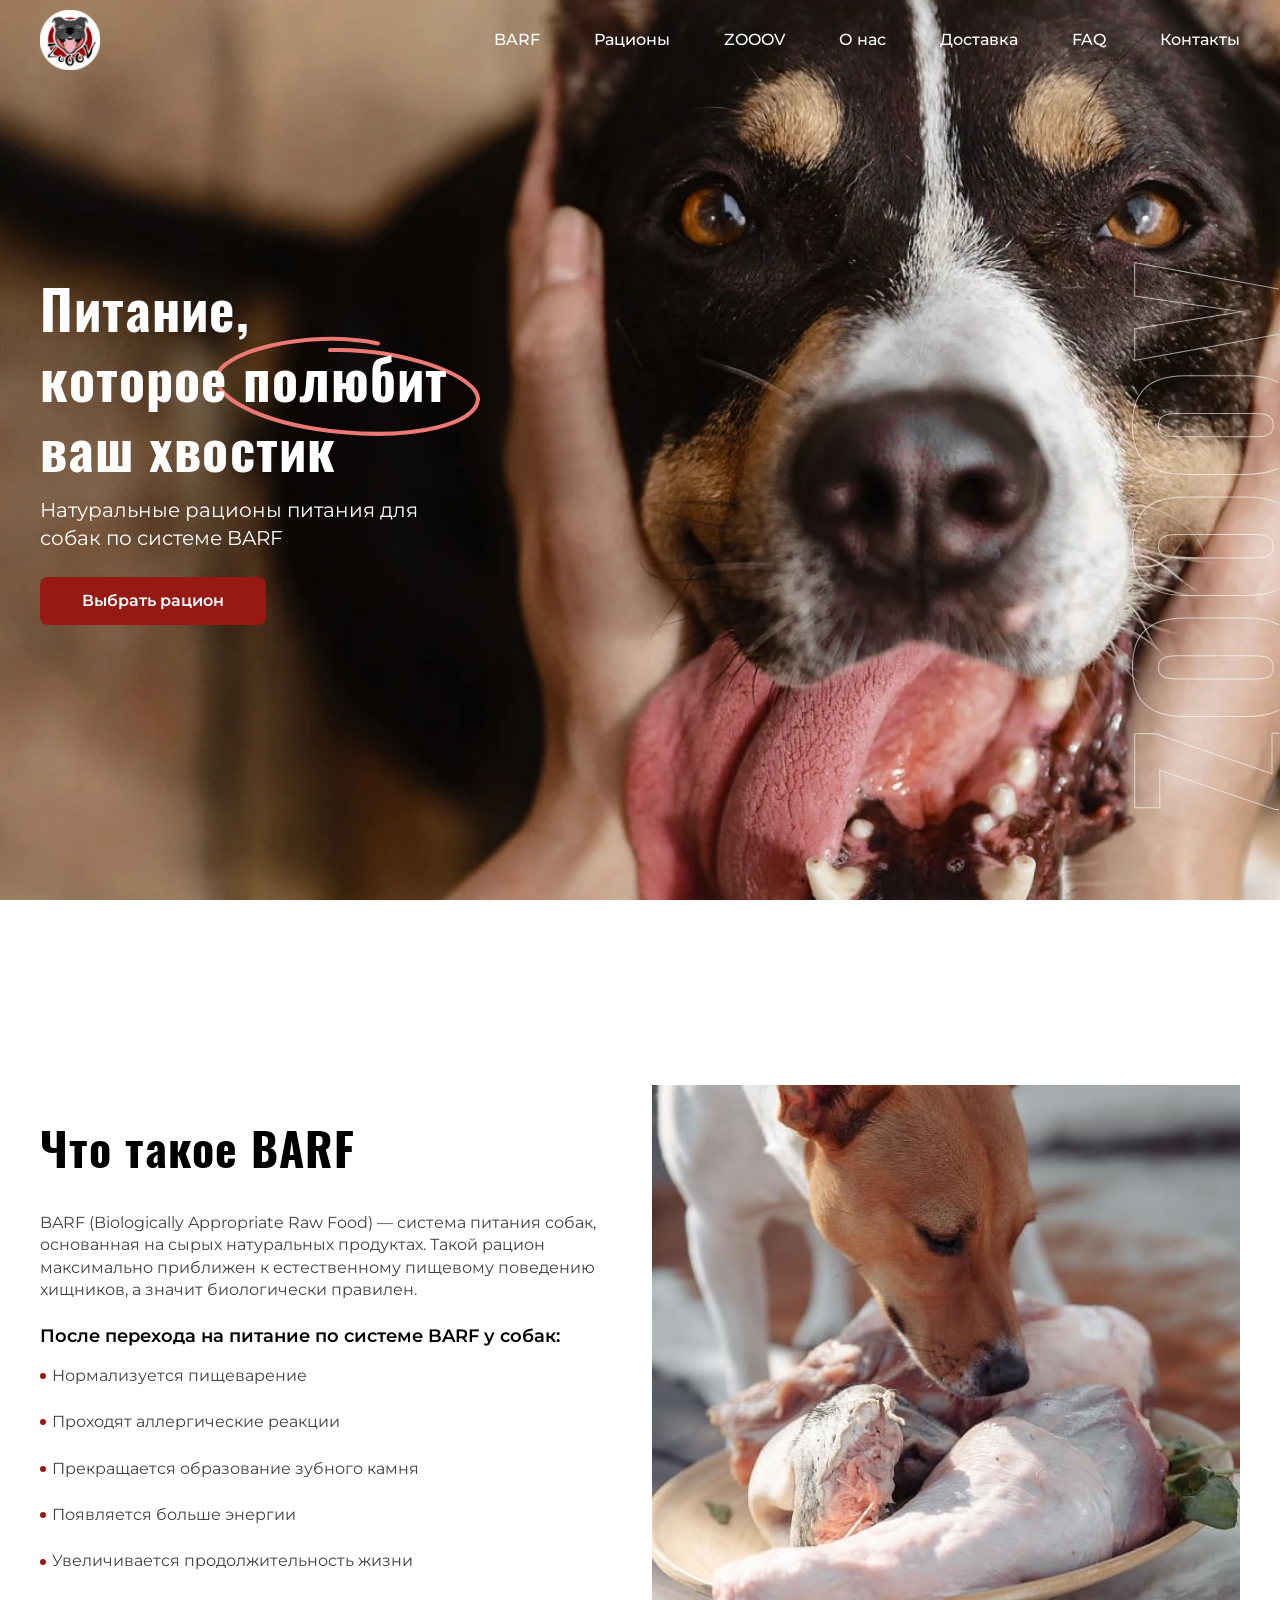
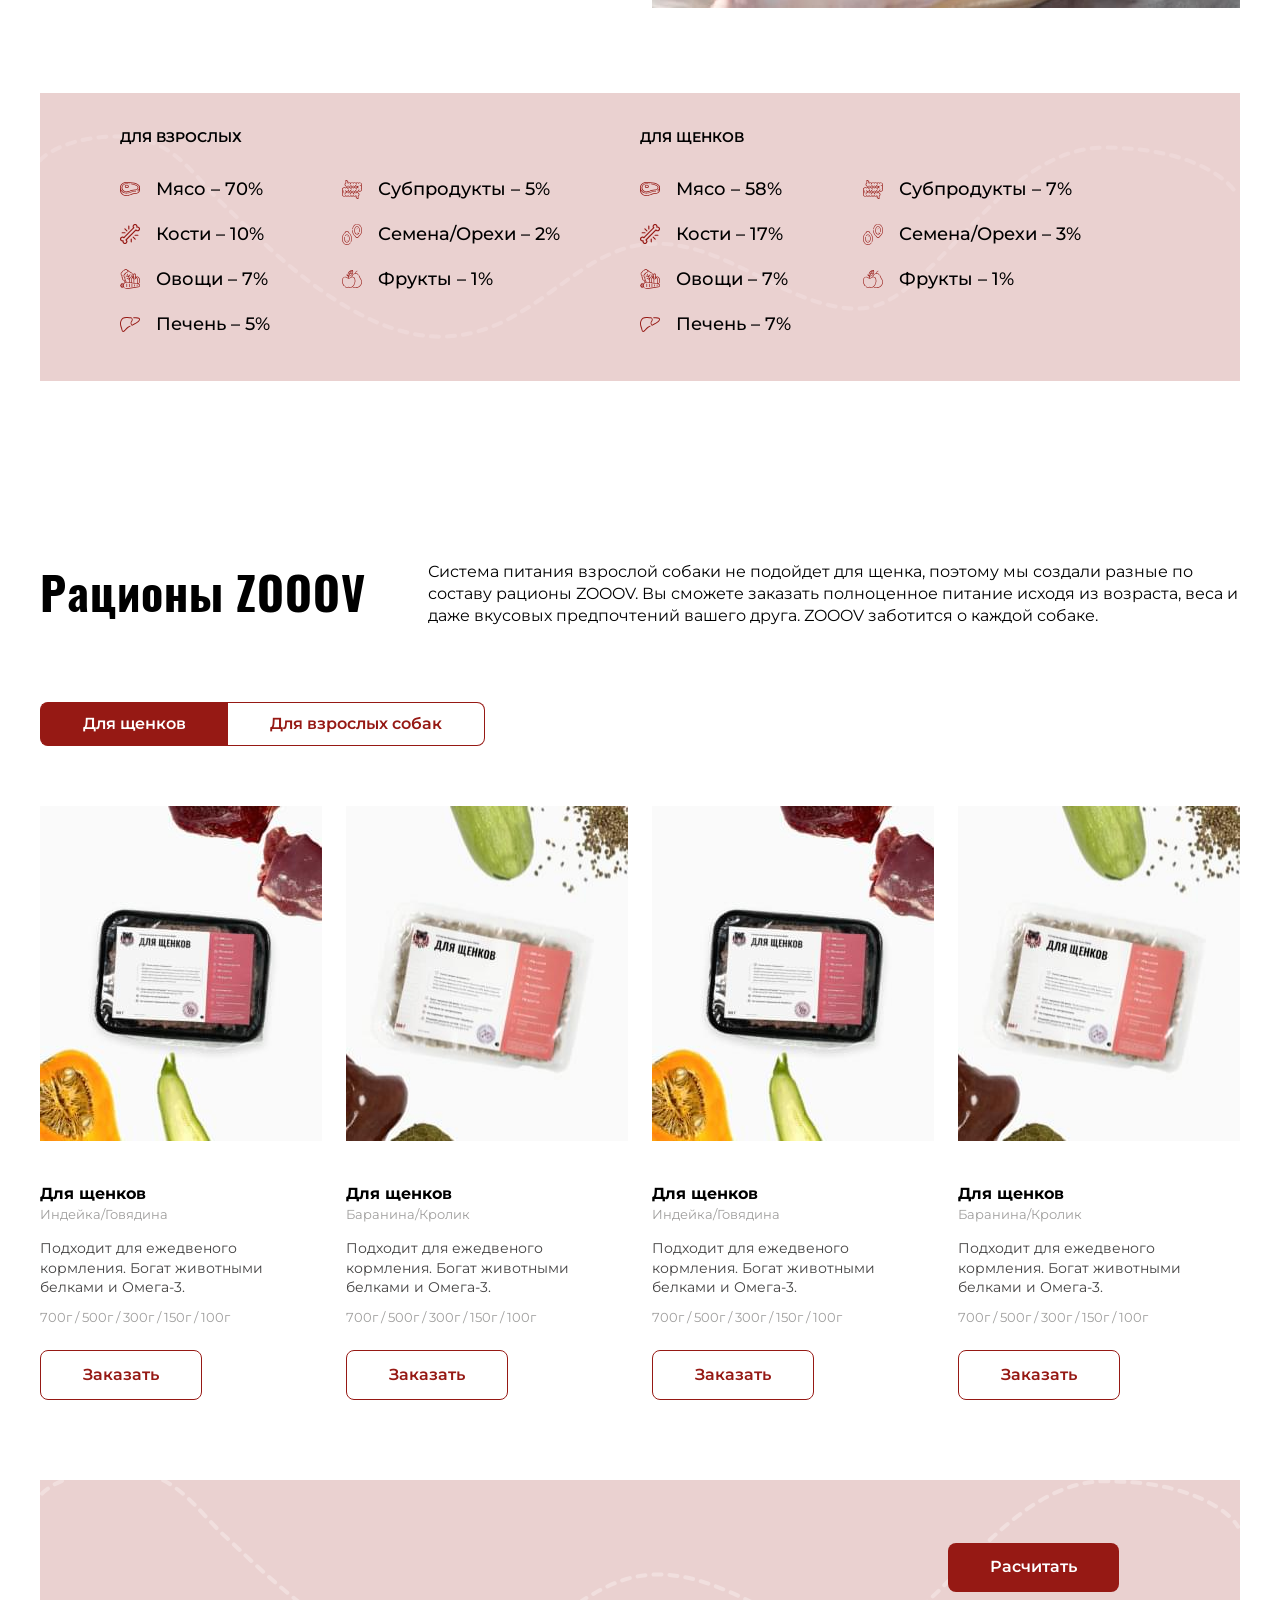
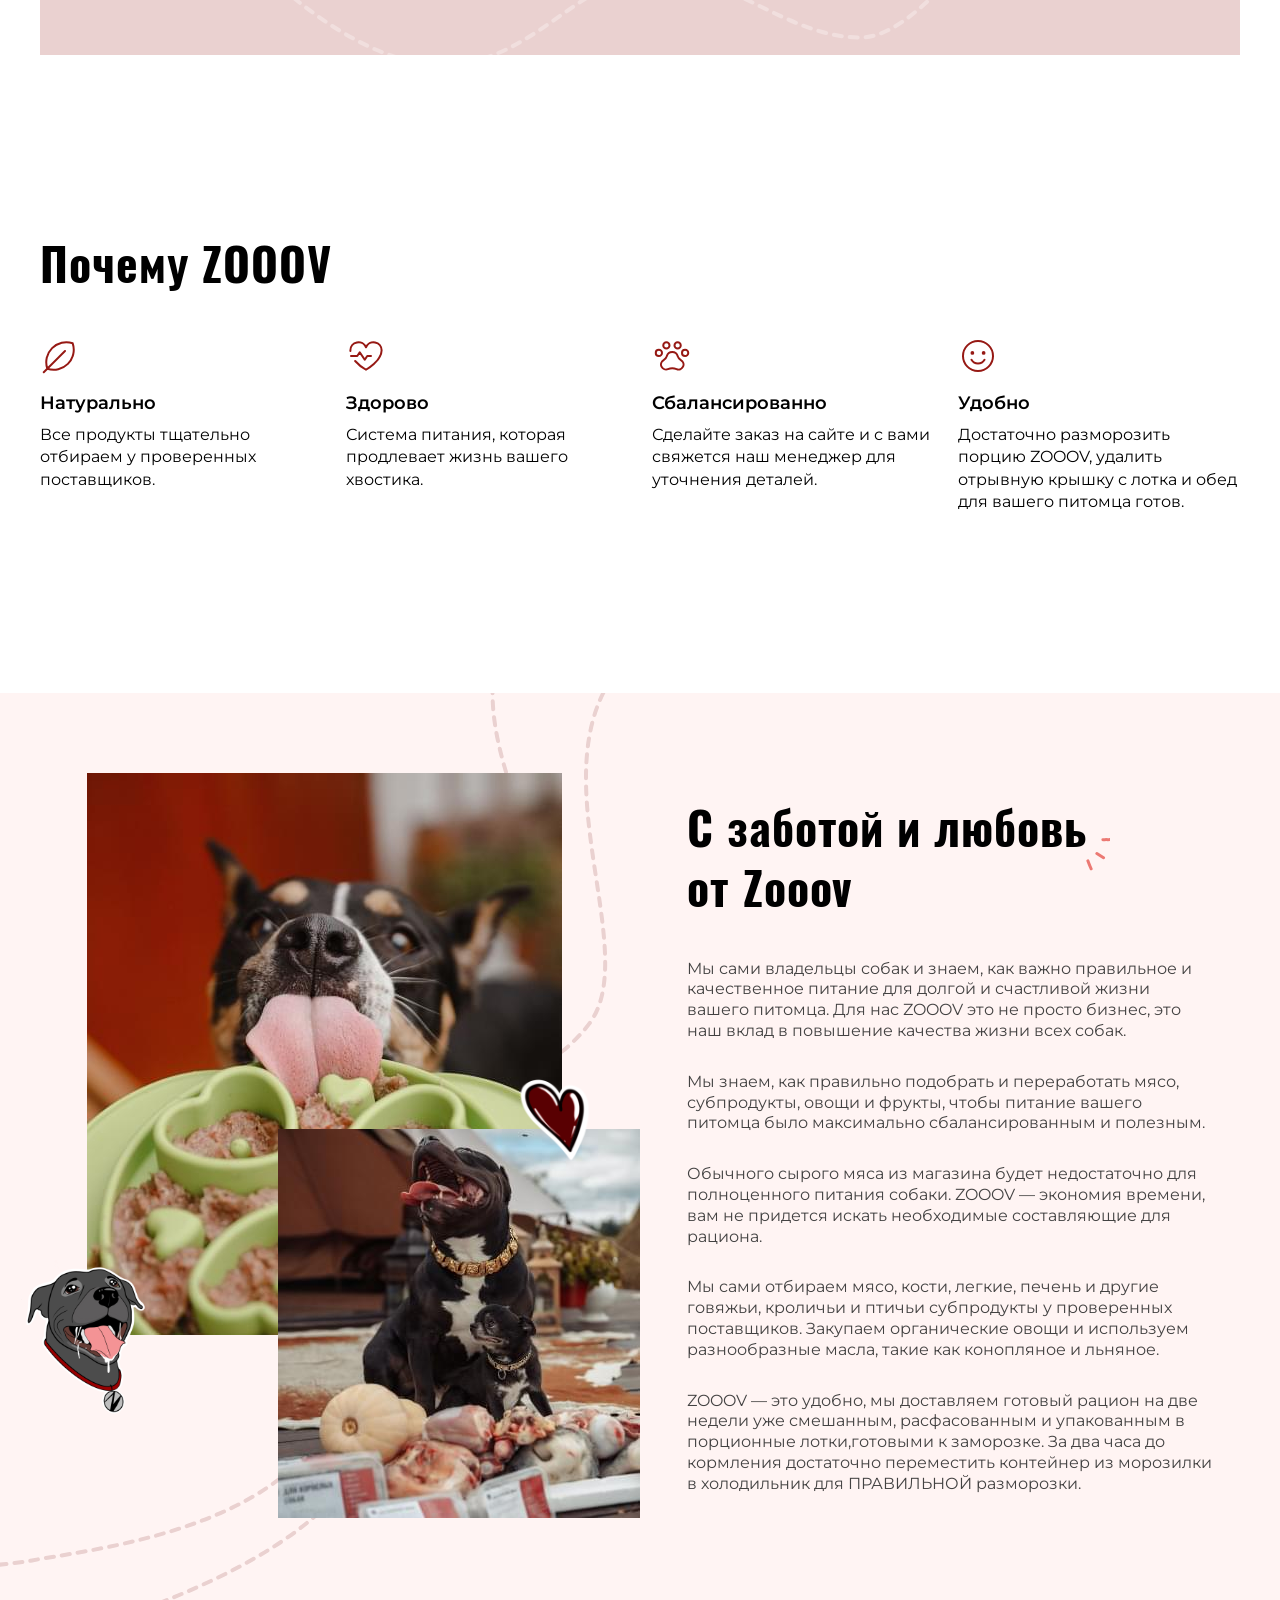
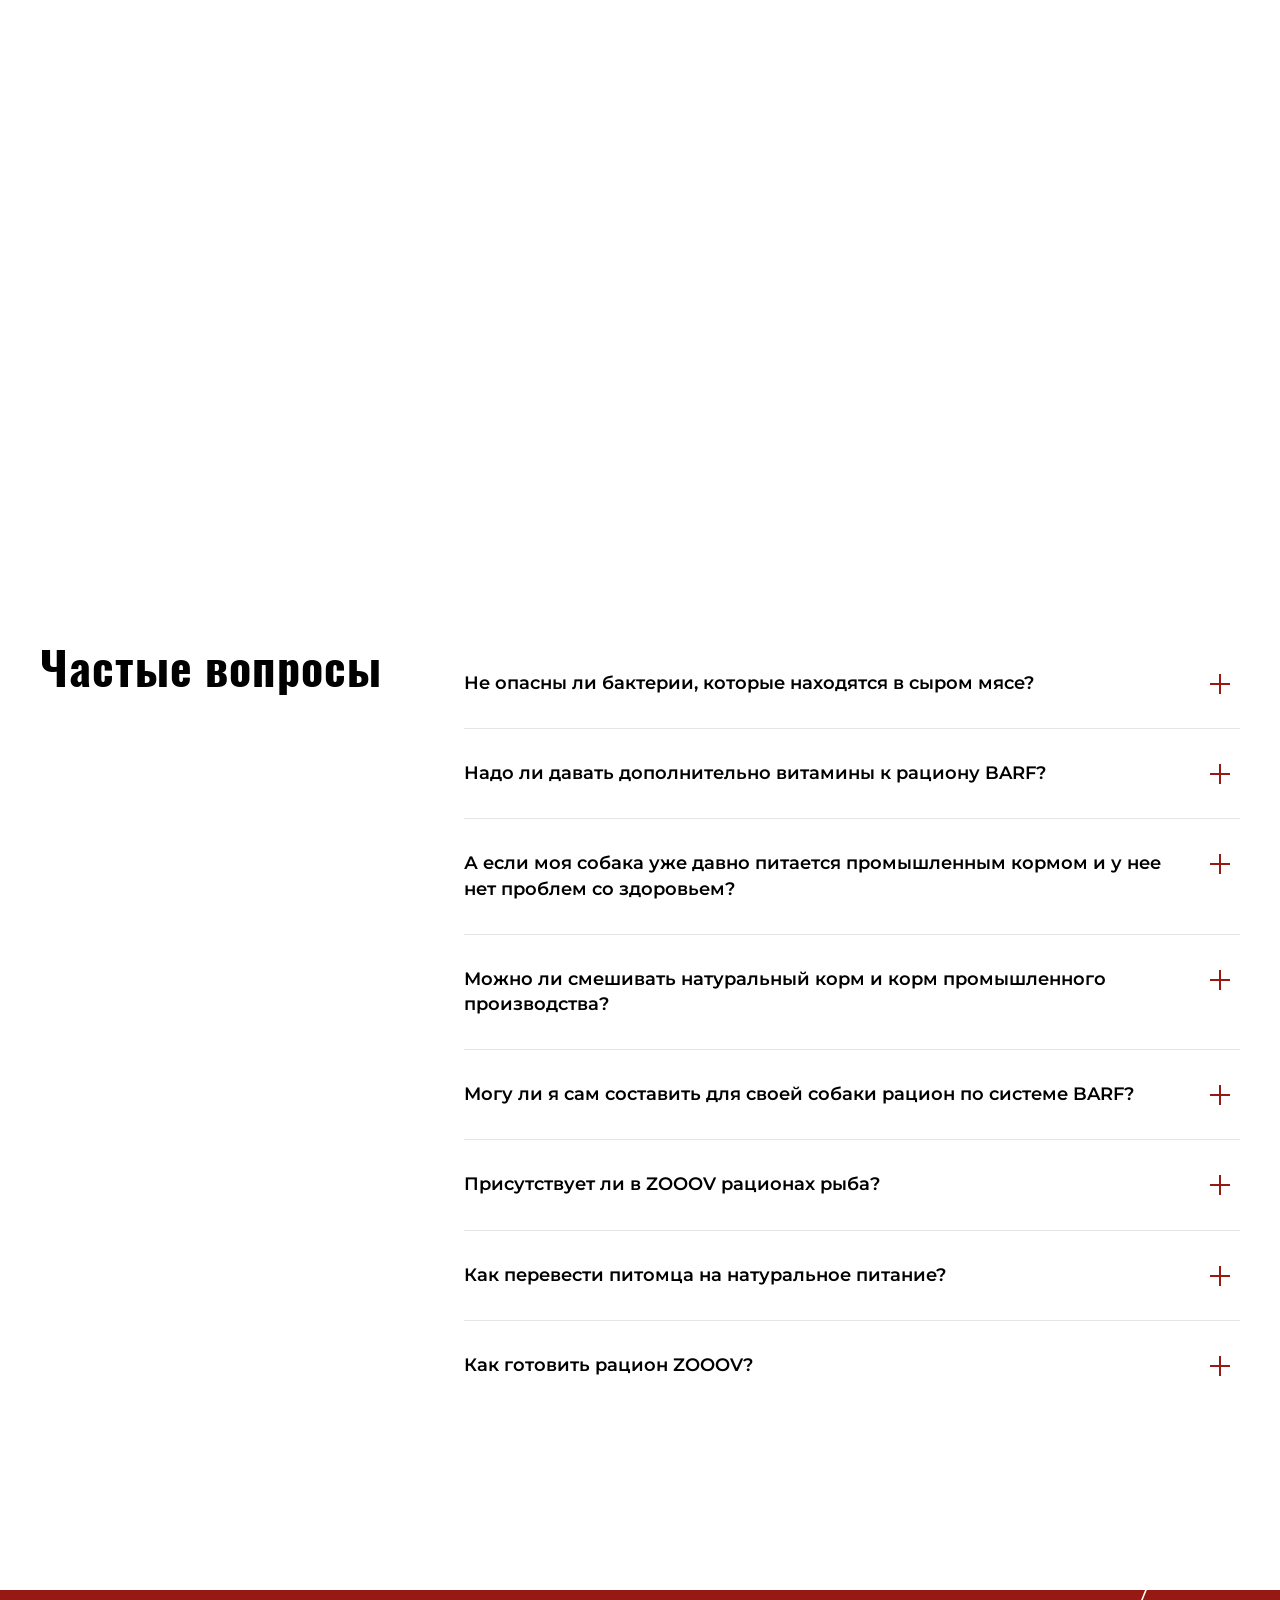
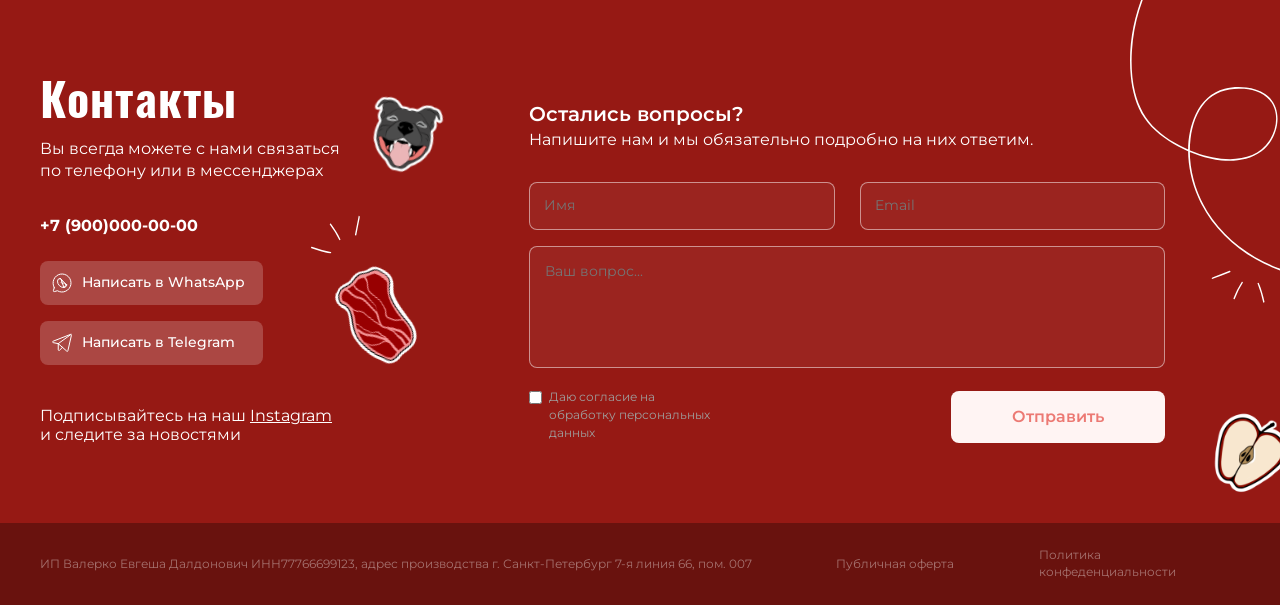
==== commit cbf48dc0: "added smooth scrolling on the logo and removed section animation repetition" ====
--- a/index.html
+++ b/index.html
@@ -15,7 +15,7 @@
     <header class="header">
   <div class="header__wrapper">
     <div class="header__container">
-      <a href="#" class="logo header__logo"><img src="img/main_logo.svg" alt="logo" class=""></a>
+      <a href="#" class="logo header__logo"><img data-goto=".main-page" src="img/main_logo.svg" alt="logo" class="smooth-scrolling"></a>
       <div class="header__menu menu">
         <nav class="menu__body">
           <ul class="menu__list">
@@ -39,7 +39,7 @@
       <section class="main-page">
         <div class="main-page__container">
           <div class="main-page__wrapper">
-            <h2 class="main-page__title title title--main _anim-items">Питание, которое полюбит ваш хвостик</h2>
+            <h2 class="main-page__title title title--main _anim-items _anim-no-hide">Питание, которое полюбит ваш хвостик</h2>
             <div class="main-page__subtitle">Натуральные рационы питания для собак по системе BARF</div>
             <a data-goto=".ration" href="#" class="main-page__button button button--red smooth-scrolling">Выбрать рацион</a>
           </div>
@@ -47,7 +47,7 @@
       </section>
       <section class="barf">
         <div class="barf__container">
-          <div class="barf__wrapper wrapper-barf _anim-items">
+          <div class="barf__wrapper wrapper-barf _anim-items _anim-no-hide">
             <div class="wrapper-barf__left left-wrapper">
               <h2 class="title left-wrapper__title">Что такое BARF</h2>
               <div class="left-wrapper__description">BARF (Biologically Appropriate Raw Food) — система питания собак,
@@ -67,7 +67,7 @@
             </div>
           </div>
 
-          <div class="barf-list swiper _anim-items">
+          <div class="barf-list swiper _anim-items _anim-no-hide">
             <div class="barf-list__wrapper swiper-wrapper">
               <div class="barf-list__left barf-list__slide swiper-slide">
                 <div class="barf-list__title">Для взрослых</div>
@@ -115,7 +115,7 @@
       </section>
       <section class="ration">
         <div class="ration__container">
-          <div class="ration__title-group title-group _anim-items">
+          <div class="ration__title-group title-group _anim-items _anim-no-hide">
             <h2 class="title-group__title title">Рационы ZOOOV</h2>
             <div class="title-group__description">Система питания взрослой собаки не подойдет для щенка, поэтому мы
               создали разные
@@ -126,7 +126,7 @@
           <!-- =========================== TABS =========================== -->
 
 
-          <div data-tabs class="ration-tabs tabs _anim-items">
+          <div data-tabs class="ration-tabs tabs _anim-items _anim-no-hide">
             <nav class="ration-tabs__navigation">
               <button class="ration-tabs__title ration-tabs__title-left button _tabs-item _tab-active" type="button">Для
                 щенков</button>
@@ -242,7 +242,7 @@
 
           </div>
       <!-- ===========================  =========================== -->
-          <div class="ration-calculate _anim-items">
+          <div class="ration-calculate _anim-items _anim-no-hide">
             <div class="ration-calculate__title">Рассчитаем в каком количестве нужно кормить вашего питомца рационами
               Zooov</div>
 
@@ -251,7 +251,7 @@
       </section>
       <!-- =========================== WHY =========================== -->
 
-      <section class="why _anim-items">
+      <section class="why _anim-items _anim-no-hide">
         <div class="why__container">
           <h2 class="title why__title">Почему ZOOOV</h2>
           <div class="why__responses responses-cards">
@@ -284,7 +284,7 @@
       </section>
       <!-- ===========================  =========================== -->
 
-      <section class="concern _anim-items">
+      <section class="concern _anim-items _anim-no-hide">
         <div class="concern__container">
           <div class="concern-block">
             <div class="concern-block__left">
@@ -315,7 +315,7 @@
         </div>
       </section>
         <!-- =========================== GET =========================== -->
-      <section class="get _anim-items">
+      <section class="get _anim-items _anim-no-hide">
         <div class="get__container">
           <h2 class="title get__title">Почему ZOOOV</h2>
           <div class="get__responses responses-cards">
@@ -349,13 +349,13 @@
       </section>
       <!-- =========================== SPOLLER =========================== -->
 
-      <section class="spoiler _anim-items">
+      <section class="spoiler _anim-items _anim-no-hide">
         <div class="spoiler__container">
           <div class="spoiler-block">
             <div class="spoiler-block__left">
-              <h2 class="title spoiler-block__title _anim-items">Частые вопросы</h2>
-            </div>
-            <div data-spollers class="spoiler-block__right spollers _anim-items">
+              <h2 class="title spoiler-block__title _anim-items _anim-no-hide">Частые вопросы</h2>
+            </div>
+            <div data-spollers class="spoiler-block__right spollers _anim-items _anim-no-hide">
               <div class="spoiler-block__item spollers__item">
                 <button class="spoiler-block__button spollers__title" data-spoller type="button" tabindex="-1">Не опасны
                   ли бактерии, которые находятся в сыром мясе?</button>
